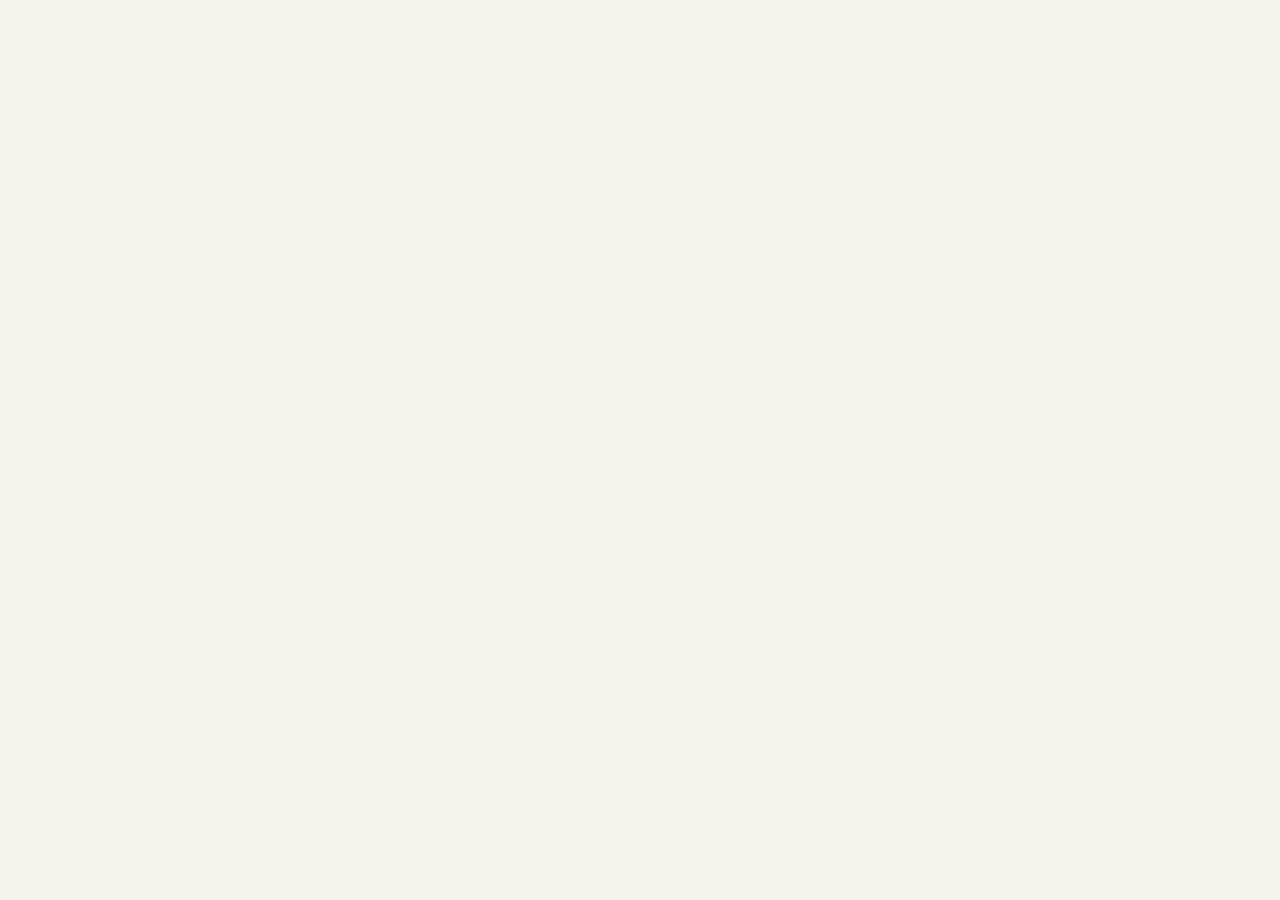
==== index.html @ 0e96877c "Replace Supabase URL and anon key in index.html Updated Supabase configuration with actual URL and a" ====
<!DOCTYPE html>
<html lang="en">
<head>
<meta charset="UTF-8">
<meta name="viewport" content="width=device-width, initial-scale=1.0, maximum-scale=1.0">
<title>MotoringMonitor</title>
<meta name="theme-color" content="#20241F">
<link rel="manifest" href="manifest.json">
<link rel="icon" href="icons/favicon-32.png" sizes="32x32">
<link rel="apple-touch-icon" href="icons/apple-touch-icon.png">
<link rel="preconnect" href="https://fonts.googleapis.com">
<link href="https://fonts.googleapis.com/css2?family=DM+Mono:wght@400;500&family=Space+Grotesk:wght@500;700&family=Inter:wght@400;500;600&display=swap" rel="stylesheet">
<script src="https://cdn.jsdelivr.net/npm/@supabase/supabase-js@2"></script>
<style>
  :root{
    --paper:#F6F3EC; --paper-2:#EFEAE0; --ink:#20241F; --ink-soft:#5B5B54;
    --line:#D9D3C4; --rust:#A8451F; --petrol:#1B5560; --danger:#A8451F; --ok:#3E6B3A;
    --time-bar:#7FA8B0; --radius:14px;
  }
  *{box-sizing:border-box;}
  body{margin:0;background:var(--paper);color:var(--ink);font-family:'Inter',sans-serif;-webkit-tap-highlight-color:transparent;}
  #app{max-width:480px;margin:0 auto;padding:20px 16px 60px;}
  h1{font-family:'Space Grotesk',sans-serif;font-size:20px;font-weight:700;margin:0;letter-spacing:-0.01em;}
  .sub{color:var(--ink-soft);font-size:13px;margin:2px 0 0;}
  .global-header{display:flex;justify-content:space-between;align-items:center;margin-bottom:18px;}
  .app-name{font-family:'Space Grotesk',sans-serif;font-size:18px;font-weight:700;}
  .account-btn{background:var(--paper-2);border:none;border-radius:50%;width:36px;height:36px;font-size:16px;cursor:pointer;}
  .section-label{margin:0 0 10px;font-size:12px;font-weight:700;color:var(--ink-soft);text-transform:uppercase;letter-spacing:0.04em;}
  .card{background:#fff;border:1px solid var(--line);border-radius:var(--radius);padding:14px 16px;margin-bottom:10px;position:relative;}
  .card.hero{background:var(--ink);border-color:var(--ink);color:var(--paper);}
  .card-top{display:flex;justify-content:space-between;align-items:baseline;margin-bottom:8px;}
  .card-title{font-size:16px;font-weight:700;}
  .card-reg{font-family:'DM Mono',monospace;font-size:12px;color:var(--ink-soft);font-weight:400;}
  .badge{font-size:11px;font-weight:700;padding:4px 9px;border-radius:10px;white-space:nowrap;}
  .badge-lease{background:#DCE7E5;color:#153F47;}
  .badge-fin{background:#F0E6D9;color:#8A5A1F;}
  .badge-owned{background:var(--paper-2);color:var(--ink-soft);}
  .status-row{display:flex;gap:6px;margin-bottom:8px;flex-wrap:wrap;}
  .pill{font-size:11px;font-weight:600;padding:4px 8px;border-radius:8px;}
  .pill-ok{background:#DDEAD9;color:#3E6B3A;}
  .pill-warn{background:#F4E1D8;color:#7A3117;}
  .pill-neutral{background:var(--paper-2);color:var(--ink-soft);}
  .costs-row{display:flex;justify-content:space-between;font-size:12px;color:var(--ink-soft);}
  .add-btn{border:1.5px dashed #B4B2A9;border-radius:var(--radius);padding:12px;text-align:center;font-size:13px;font-weight:600;color:var(--ink-soft);margin-bottom:18px;cursor:pointer;}
  .pts-ok{font-size:12px;font-weight:600;color:var(--ok);}
  .pts-warn{font-size:12px;font-weight:600;color:var(--danger);}
  label{display:block;font-size:12px;font-weight:600;color:var(--ink-soft);margin:10px 0 4px;}
  input,select,textarea{width:100%;padding:9px 11px;border-radius:8px;border:1.5px solid var(--line);background:#fff;font-family:'Inter',sans-serif;font-size:14px;color:var(--ink);}
  textarea{resize:vertical;}
  button{font-family:'Inter',sans-serif;font-weight:600;font-size:13px;border:none;border-radius:9px;padding:11px 16px;cursor:pointer;}
  .btn-primary{background:var(--ink);color:var(--paper);width:100%;margin-top:12px;}
  .btn-danger{background:var(--danger);color:#fff;width:100%;margin-top:12px;}
  .btn-ghost{background:transparent;color:var(--ink-soft);border:1.5px solid var(--line);width:100%;margin-top:8px;}
  .link-btn{background:none;border:none;color:var(--ink-soft);font-size:12px;text-decoration:underline;padding:0;cursor:pointer;}
  .screen{display:none;}
  .screen.active{display:block;}
  .error-text{color:var(--danger);font-size:12px;margin-top:8px;}
  .tabs{display:flex;gap:5px;margin-bottom:16px;overflow-x:auto;}
  .tab{font-size:12px;font-weight:600;padding:7px 11px;border-radius:7px;white-space:nowrap;cursor:pointer;}
  .tab-active{background:var(--ink);color:var(--paper);}
  .tab-inactive{background:var(--paper-2);color:var(--ink-soft);}
  .vheader{display:flex;align-items:baseline;gap:8px;margin-bottom:14px;padding-bottom:12px;border-bottom:1.5px solid var(--line);}
  .odo{font-family:'DM Mono',monospace;font-size:26px;}
  .odo-unit{font-size:12px;opacity:0.7;}
  .stat-grid{display:grid;grid-template-columns:1fr 1fr;gap:8px;}
  .stat{background:rgba(255,255,255,0.08);border-radius:9px;padding:9px 11px;}
  .stat-label{margin:0;font-size:11px;text-transform:uppercase;opacity:0.65;}
  .stat-val{margin:2px 0 0;font-family:'DM Mono',monospace;font-size:14px;}
  .bar-track{height:8px;border-radius:5px;background:rgba(255,255,255,0.15);overflow:hidden;margin:8px 0 3px;}
  .bar-fill{height:100%;border-radius:5px;}
  .bar-caption{display:flex;justify-content:space-between;font-size:12px;opacity:0.75;}
  .popover{position:absolute;top:100%;right:10px;margin-top:6px;background:#fff;border:1px solid var(--line);border-radius:12px;box-shadow:0 10px 28px rgba(32,36,31,0.2);width:190px;z-index:20;overflow:hidden;}
  .popover-item{display:flex;align-items:center;gap:10px;padding:11px 13px;border-bottom:1px solid var(--paper-2);font-size:12px;font-weight:600;color:var(--ink);cursor:pointer;}
  .popover-item:last-child{border-bottom:none;}
  .link-list{background:#fff;border:1px solid var(--line);border-radius:var(--radius);overflow:hidden;margin-bottom:12px;}
  .link-row{display:flex;justify-content:space-between;align-items:center;padding:10px 13px;border-bottom:1px solid var(--paper-2);font-size:12px;font-weight:600;color:var(--ink);text-decoration:none;}
  .link-row:last-child{border-bottom:none;}
  .link-group-label{margin:14px 0 6px;font-size:12px;font-weight:700;color:var(--ink-soft);text-transform:uppercase;}
  .history-row{display:flex;justify-content:space-between;align-items:center;padding:8px 0;border-bottom:1px solid var(--paper-2);font-size:12px;}
  .empty{color:var(--ink-soft);font-size:12px;padding:6px 0;}
  .radio-row{display:flex;gap:6px;margin-bottom:10px;}
  .radio-opt{flex:1;text-align:center;padding:9px;border-radius:8px;border:1.5px solid var(--line);font-size:13px;font-weight:600;color:var(--ink-soft);cursor:pointer;}
  .radio-opt.selected{background:var(--ink);color:var(--paper);border-color:var(--ink);}
  .sync-note{font-size:13px;color:var(--ink-soft);text-align:center;margin-top:10px;}
  .note-box{background:var(--paper-2);border-radius:8px;padding:10px 12px;font-size:13px;color:var(--ink-soft);margin:8px 0;}
  .checkbox-row{display:flex;align-items:center;gap:8px;padding:8px 0;font-size:13px;}
  .theme-grid{display:grid;grid-template-columns:repeat(5,1fr);gap:8px;margin:8px 0;}
  .theme-swatch{height:36px;border-radius:8px;cursor:pointer;border:2px solid transparent;}
  .theme-swatch.selected{border-color:var(--ink);}
</style>
</head>
<body>
<div id="app">

  <div id="auth-screen" class="screen">
    <h1>MotoringMonitor</h1>
    <p class="sub">Sign in to sync across all your devices.</p>
    <div class="card">
      <label>Email</label>
      <input id="auth-email" type="email" placeholder="you@example.com">
      <label>Password</label>
      <input id="auth-password" type="password" placeholder="At least 6 characters">
      <button class="btn-primary" onclick="handleSignIn()">Sign in</button>
      <button class="btn-ghost" onclick="handleSignUp()">Create account</button>
      <p id="auth-error" class="error-text"></p>
    </div>
  </div>

  <div id="onboard-screen" class="screen">
    <h1>Welcome</h1>
    <p class="sub">Let's start with you — just a nickname, nothing else required.</p>
    <div class="card">
      <label>Your nickname</label>
      <input id="onboard-nickname" placeholder="e.g. Robert">
      <button class="btn-primary" onclick="saveOnboardPerson()">Continue</button>
    </div>
  </div>

  <div id="home-screen" class="screen">
    <div class="global-header">
      <span class="app-name">MotoringMonitor</span>
      <button class="account-btn" onclick="showAccount()">&#128100;</button>
    </div>

    <p class="section-label">Vehicles</p>
    <div id="vehicle-list"></div>
    <div class="add-btn" onclick="showAddVehicle()">+ Add a vehicle</div>

    <p class="section-label">People</p>
    <div id="people-list"></div>
    <div class="add-btn" onclick="showAddPerson()">+ Add a person</div>

    <p class="sync-note" id="sync-note"></p>
    <p style="text-align:center;"><button class="link-btn" id="retry-sync-btn" style="display:none;" onclick="retrySync()">Retry now</button></p>
  </div>

  <div id="add-vehicle-screen" class="screen">
    <div class="vheader"><h1 id="av-title">Vehicle</h1></div>
    <div class="card">
      <label>Registration</label>
      <input id="v-reg" placeholder="e.g. FD70 XKR">
      <div class="note-box">Live DVLA lookup isn't connected yet (needs an API key + small proxy). Enter details manually for now.</div>
      <label>Nickname</label>
      <input id="v-nickname" placeholder="e.g. The Puma">
      <label>Make</label><input id="v-make" placeholder="e.g. Ford">
      <label>Model</label><input id="v-model" placeholder="e.g. Puma">
      <label>First registered (from V5C)</label><input id="v-first-reg" type="date">
      <div class="note-box">New cars don't need an MOT for their first 3 years — this date lets the app suggest the correct first-MOT-due date automatically.</div>
      <label>Fuel type</label>
      <select id="v-fuel"><option>Petrol</option><option>Diesel</option><option>Electric</option><option>Hybrid</option></select>
      <label>mpg (or mi/kWh for electric)</label><input id="v-mpg" type="number" step="0.1">

      <label>Ownership type</label>
      <div class="radio-row" id="v-ownership-row">
        <div class="radio-opt" data-val="leased" onclick="selectOwnership('leased')">Leased</div>
        <div class="radio-opt" data-val="financed" onclick="selectOwnership('financed')">Financed</div>
        <div class="radio-opt" data-val="owned" onclick="selectOwnership('owned')">Owned</div>
      </div>
      <div class="checkbox-row"><input type="checkbox" id="v-company"><label style="margin:0;">This is a company car</label></div>

      <label>Date acquired</label><input id="v-acquired" type="date">
      <label>Opening mileage (odometer when received)</label><input id="v-opening-mileage" type="number">
      <div id="v-upfront-field">
        <label>Purchase price / initial lease amount (&pound;)</label><input id="v-upfront" type="number">
      </div>

      <div id="v-finance-fields" style="display:none;">
        <label>Monthly repayment (&pound;)</label><input id="v-monthly" type="number">
        <label>Term start</label><input id="v-term-start" type="date">
        <label>Term end</label><input id="v-term-end" type="date">
        <div id="v-cap-fields">
          <label>Capped miles</label><input id="v-cap" type="number">
          <label>Cost per excess mile (&pound;)</label><input id="v-excess-cost" type="number" step="0.01">
        </div>
      </div>
      <div id="v-owned-fields" style="display:none;">
        <label>Purchase price (&pound;)</label><input id="v-purchase-price" type="number">
        <label>Purchase date</label><input id="v-purchase-date" type="date">
      </div>

      <label>Primary driver</label>
      <select id="v-primary-driver"></select>

      <button class="btn-primary" id="av-save-btn" onclick="saveVehicleForm()">Save vehicle</button>
      <button class="btn-ghost" onclick="cancelVehicleForm()">Cancel</button>
    </div>
  </div>

  <div id="vehicle-detail-screen" class="screen">
    <div class="vheader">
      <span id="vd-nickname" style="font-family:'Space Grotesk',sans-serif;font-size:17px;font-weight:700;"></span>
      <span id="vd-reg" class="card-reg" style="background:var(--paper-2);padding:3px 8px;border-radius:6px;"></span>
      <button class="link-btn" style="margin-left:auto;" onclick="editCurrentVehicle()">Edit</button>
    </div>
    <div id="vd-archive-row" style="display:none;text-align:right;margin:-10px 0 12px;">
      <button class="link-btn" style="color:var(--danger);" onclick="showArchiveVehicleConfirm()">Archive this vehicle</button>
    </div>
    <div class="tabs">
      <span class="tab" data-tab="overview" onclick="showVTab('overview')">Overview</span>
      <span class="tab" data-tab="ownership" onclick="showVTab('ownership')">Ownership</span>
      <span class="tab" data-tab="running" onclick="showVTab('running')">Running</span>
      <span class="tab" data-tab="legal" onclick="showVTab('legal')">Legal</span>
      <span class="tab" data-tab="insurance" onclick="showVTab('insurance')">Insurance</span>
      <span class="tab" data-tab="documents" onclick="showVTab('documents')">Documents</span>
      <span class="tab" data-tab="links" onclick="showVTab('links')">Links</span>
    </div>
    <div id="vtab-content"></div>
    <button class="link-btn" onclick="showHome()">&larr; Back to home</button>
  </div>

  <div id="log-reading-screen" class="screen">
    <div class="vheader"><h1>Log a reading</h1></div>
    <div class="card">
      <label>Date</label><input id="reading-date" type="date">
      <label>Odometer mileage</label><input id="reading-mileage" type="number">
      <button class="btn-primary" onclick="saveReading()">Save reading</button>
      <button class="btn-ghost" onclick="backFromModal()">Cancel</button>
    </div>
  </div>

  <div id="add-cost-screen" class="screen">
    <div class="vheader"><h1>Add a cost</h1></div>
    <div class="card">
      <label>Category</label>
      <select id="cost-category"><option value="tyres">Tyres</option><option value="servicing">Servicing</option><option value="repairs">Repairs</option><option value="insurance">Insurance</option><option value="other">Other</option></select>
      <label>Date</label><input id="cost-date" type="date">
      <label>Cost (&pound;)</label><input id="cost-amount" type="number">
      <label>Note (optional)</label><input id="cost-note">
      <button class="btn-primary" onclick="saveCost()">Save cost</button>
      <button class="btn-ghost" onclick="backFromModal()">Cancel</button>
    </div>
  </div>

  <div id="add-person-screen" class="screen">
    <div class="vheader"><h1 id="ap-title">Add a person</h1></div>
    <div class="card">
      <label>First name / nickname</label><input id="p-nickname">
      <label>Email (optional)</label><input id="p-email" type="email">
      <label>Mobile (optional, contact only)</label><input id="p-mobile">
      <label>Licence start date (optional)</label><input id="p-licence-start" type="date">
      <button class="btn-primary" id="ap-save-btn" onclick="savePersonForm()">Add</button>
      <button class="btn-ghost" onclick="cancelPersonForm()">Cancel</button>
    </div>
  </div>

  <div id="person-detail-screen" class="screen">
    <div class="vheader">
      <span id="pd-nickname" style="font-family:'Space Grotesk',sans-serif;font-size:17px;font-weight:700;"></span>
      <button class="link-btn" style="margin-left:auto;" onclick="editCurrentPerson()">Edit</button>
    </div>
    <div id="pd-archive-row" style="display:none;text-align:right;margin:-10px 0 12px;">
      <button class="link-btn" style="color:var(--danger);" onclick="showArchivePersonConfirm()">Archive this person</button>
    </div>
    <div class="card">
      <p class="section-label">Licence points &amp; accidents</p>
      <div class="note-box">Entirely optional — for your own reference only. Never used in any calculation or alert elsewhere in the app.</div>
      <div id="pd-records"></div>
      <div class="add-btn" onclick="showAddRecord()">+ Log offence / accident</div>
    </div>
    <button class="link-btn" onclick="showHome()">&larr; Back to home</button>
  </div>

  <div id="add-record-screen" class="screen">
    <div class="vheader"><h1>Log offence / accident</h1></div>
    <div class="card">
      <label>Type</label>
      <select id="rec-kind" onchange="toggleRecordFields()"><option value="offence">Offence</option><option value="accident">Accident</option></select>

      <div id="rec-offence-fields">
        <label>Offence code</label><input id="rec-code" placeholder="e.g. SP30" onchange="updateCountdownDefaults()">
        <p class="sub" id="rec-code-desc"></p>
        <label>Points</label><input id="rec-points" type="number">
        <label>Fine (&pound;)</label><input id="rec-fine" type="number">
      </div>
      <label>Date</label><input id="rec-date" type="date" onchange="updateCountdownDefaults()">

      <div id="rec-dvla-dates">
        <label>Totting-up clear date <span class="sub">(3 years)</span></label><input id="rec-totting-clear" type="date">
        <label>Licence clear date <span class="sub">(4 years normal, 11 for drink/drug-driving)</span></label><input id="rec-licence-clear" type="date">
      </div>
      <label>Insurance disclosure date <span class="sub">(5 years)</span></label><input id="rec-insurance-disclosure" type="date">
      <div class="note-box">Dates are estimated from the offence code and date entered, using per-code retention periods where the code is recognised (most are 4 years; some drink/drug-driving and death-by-careless-driving codes are 11). Unrecognised codes default to 4 years. This is a working reference, not an official DVLA source — always check your actual paperwork, and edit any date directly if it doesn't match.</div>

      <div id="rec-accident-fields" style="display:none;">
        <label>Cost (&pound;)</label><input id="rec-cost" type="number">
        <div class="checkbox-row"><input type="checkbox" id="rec-at-fault"><label style="margin:0;">At fault</label></div>
        <label>Claim reference</label><input id="rec-claim-ref">
      </div>

      <label>Comments (optional)</label><textarea id="rec-comments" rows="2" placeholder="What happened, notes, etc."></textarea>

      <button class="btn-primary" onclick="saveRecord()">Save</button>
      <button class="btn-ghost" id="rec-delete-btn" style="display:none;border-color:var(--danger);color:var(--danger);" onclick="deleteRecordForm()">Delete this record</button>
      <button class="btn-ghost" onclick="backFromModal()">Cancel</button>
    </div>
  </div>

  <div id="add-policy-screen" class="screen">
    <div class="vheader"><h1 id="pol-title">Insurance policy</h1></div>
    <div class="card">
      <label>Insurer</label><input id="pol-insurer" onchange="suggestInsurerWebsite()">
      <label>Policy number</label><input id="pol-number">
      <label>Annual cost (&pound;)</label><input id="pol-annual" type="number">
      <label>Start date</label><input id="pol-start" type="date">
      <label>End date (this is when it renews)</label><input id="pol-end" type="date">
      <label>Website</label><input id="pol-website" placeholder="e.g. https://www.aviva.co.uk">
      <label>Claims number</label><input id="pol-claims">
      <label>General enquiries number</label><input id="pol-general">
      <div class="checkbox-row"><input type="checkbox" id="pol-current"><label style="margin:0;">This is the current policy</label></div>
      <button class="btn-primary" onclick="savePolicyForm()">Save policy</button>
      <button class="btn-ghost" id="pol-delete-btn" style="display:none;border-color:var(--danger);color:var(--danger);" onclick="deletePolicyForm()">Delete this policy</button>
      <button class="btn-ghost" onclick="backFromModal()">Cancel</button>
    </div>
  </div>

  <div id="archive-vehicle-screen" class="screen">
    <div class="vheader"><h1>Archive vehicle</h1></div>
    <div class="card" style="border-color:var(--danger);">
      <p id="archive-vehicle-summary" class="sub"></p>
      <p class="sub">Archiving hides this vehicle and its history from Home. It is not permanently deleted and can be restored later if needed (via the database — there's no in-app restore yet).</p>
      <button class="btn-primary" style="background:var(--danger);" onclick="confirmArchiveVehicle()">Archive vehicle</button>
      <button class="btn-ghost" onclick="showScreen('vehicle-detail-screen')">Cancel</button>
    </div>
  </div>

  <div id="archive-person-screen" class="screen">
    <div class="vheader"><h1>Archive person</h1></div>
    <div class="card" style="border-color:var(--danger);">
      <p id="archive-person-summary" class="sub"></p>
      <p class="sub">Archiving hides this person from Home. Their offence/accident records are not permanently deleted and can be restored later if needed (via the database — there's no in-app restore yet).</p>
      <button class="btn-primary" style="background:var(--danger);" onclick="confirmArchivePerson()">Archive person</button>
      <button class="btn-ghost" onclick="openPersonDetail(activePersonId)">Cancel</button>
    </div>
  </div>

  <div id="account-screen" class="screen">
    <div class="vheader"><h1>Account</h1></div>

    <div class="card">
      <p class="section-label">Signed in as</p>
      <p id="account-email" style="font-size:14px;"></p>
      <p class="sub" id="account-role"></p>
      <button class="btn-ghost" onclick="handleSignOut()">Sign out</button>
    </div>

    <div class="card">
      <p class="section-label">Household</p>
      <p class="sub">Share this code so family members can join your household:</p>
      <p id="account-joincode" style="font-family:'DM Mono',monospace;font-size:20px;letter-spacing:2px;text-align:center;background:var(--paper-2);padding:10px;border-radius:8px;"></p>
      <label>Join another household</label>
      <input id="join-code-input" placeholder="Enter code">
      <button class="btn-ghost" onclick="handleJoinHousehold()">Join</button>
    </div>

    <div class="card">
      <p class="section-label">Accent colour</p>
      <div class="theme-grid" id="theme-grid"></div>
    </div>
    <div class="card">
      <p class="section-label">Background colour</p>
      <div class="theme-grid" id="bg-theme-grid"></div>
    </div>

    <div class="card">
      <p class="section-label">Your data</p>
      <button class="btn-ghost" onclick="DataLayer.exportCSV()">Export data (CSV)</button>
    </div>

    <div class="card">
      <p class="section-label">About</p>
      <p class="sub">MotoringMonitor — one place for vehicle mileage, costs, legal status and driving records for your household.</p>
    </div>
    <div class="card">
      <p class="section-label">Terms &amp; conditions</p>
      <p class="sub">For personal/household use. No PII beyond first names and optional contact details is collected. Data is stored in a private Supabase project accessible only to your household.</p>
    </div>

    <div class="card" style="border-color:var(--danger);">
      <p class="section-label" style="color:var(--danger);">Danger zone</p>
      <button class="btn-ghost" style="border-color:var(--danger);color:var(--danger);" onclick="handleLeaveHousehold()">Leave this household</button>
    </div>

    <button class="link-btn" onclick="showHome()">&larr; Back</button>
  </div>

</div>

<script src="sync.js"></script>
<script>
const SUPABASE_URL = 'https://izqlirhiuzunwghwquog.supabase.co';
const SUPABASE_ANON_KEY = 'sb_publishable_GYHc9BeohzdBKNkEsY_ckA_kg0gDYCU';

const THEMES = ['#20241F','#A8451F','#1B5560','#3E6B3A','#7A3117','#5B5B54','#153F47','#8A5A1F','#6B3E5C','#2E4A6B'];
const BACKGROUNDS = ['#F6F3EC','#FFFFFF','#F2F1ED','#EFF2F1','#F4EFEA','#EDF1F4','#F1EFF4','#F0F3EE','#F5EEEC','#EEF0F5'];
// Placeholder national-average prices — not a live feed yet (needs the DESNZ
// weekly fuel price data / Ofgem cap wired in). £/litre for petrol & diesel,
// £/kWh for electricity. Update these by hand until that's connected.
const FUEL_PRICE_PER_LITRE = { 'Petrol': 1.561, 'Diesel': 1.741 };
const ELECTRICITY_PRICE_PER_KWH = 0.28;
function estimateFuelCostForMiles(v, miles){
  if(!v.mpg || !miles || miles<=0) return 0;
  if(v.fuel_type==='Electric') return (miles / v.mpg) * ELECTRICITY_PRICE_PER_KWH;
  const pricePerLitre = FUEL_PRICE_PER_LITRE[v.fuel_type] || FUEL_PRICE_PER_LITRE['Petrol'];
  return (miles / v.mpg) * pricePerLitre * 4.546; // 4.546 litres per UK gallon
}
const EWMA_ALPHA = 0.2;

let cache = { people:[], vehicles:[], readings:[], runningCosts:[], drivingRecords:[], namedDrivers:[] };
let activeVehicleId = null;
let activePersonId = null;
let activeVTab = 'overview';
let modalReturnScreen = 'home-screen';
let selectedOwnership = 'leased';
let openPopoverId = null;

function showScreen(id){
  document.querySelectorAll('.screen').forEach(s=>s.classList.remove('active'));
  document.getElementById(id).classList.add('active');
  closeAnyPopover();
}
function showHome(){ showScreen('home-screen'); renderHome(); }

async function handleSignIn(){
  const email = document.getElementById('auth-email').value;
  const password = document.getElementById('auth-password').value;
  const { error } = await DataLayer.signIn(email, password);
  document.getElementById('auth-error').textContent = error ? error.message : '';
}
async function handleSignUp(){
  const email = document.getElementById('auth-email').value;
  const password = document.getElementById('auth-password').value;
  const { error } = await DataLayer.signUp(email, password);
  document.getElementById('auth-error').textContent = error ? error.message : 'Account created — check your email to confirm, then sign in above.';
}
async function handleSignOut(){ await DataLayer.signOut(); showScreen('auth-screen'); }

async function onAuthed(user){
  if(!user){ showScreen('auth-screen'); return; }
  await DataLayer.flushQueue();
  cache = await DataLayer.refreshFromCloud();
  if(cache.people.length === 0){ showScreen('onboard-screen'); return; }
  showHome();
}

async function saveOnboardPerson(){
  const nickname = document.getElementById('onboard-nickname').value.trim();
  if(!nickname) return;
  const email = DataLayer.getCurrentUserEmail();
  await DataLayer.addPerson({ nickname, email });
  cache = DataLayer.getCache();
  showHome();
}

function fmt(n,d){ d=d||0; return Number(n||0).toLocaleString('en-GB',{maximumFractionDigits:d,minimumFractionDigits:d}); }
function fmtGBP(n){ return '£'+Number(n||0).toLocaleString('en-GB',{maximumFractionDigits:0}); }
function fmtGBP2(n){ return '£'+Number(n||0).toLocaleString('en-GB',{maximumFractionDigits:2,minimumFractionDigits:2}); }
function monthsBetween(days){ return Math.round((days||0)/30.44); }

function vehicleReadings(vid){ return cache.readings.filter(function(r){return r.vehicle_id===vid;}).sort(function(a,b){return new Date(a.date)-new Date(b.date);}); }
function vehicleCosts(vid){ return cache.runningCosts.filter(function(c){return c.vehicle_id===vid;}); }

function ewmaPace(readings){
  if(readings.length<2) return null;
  let pace=null;
  for(let i=1;i<readings.length;i++){
    const days=(new Date(readings[i].date)-new Date(readings[i-1].date))/86400000;
    if(days<=0) continue;
    const rate=(readings[i].mileage-readings[i-1].mileage)/days;
    pace = pace===null ? rate : (EWMA_ALPHA*rate + (1-EWMA_ALPHA)*pace);
  }
  return pace;
}

function vehicleStats(v){
  const readings = vehicleReadings(v.id);
  const latest = readings.length ? readings[readings.length-1] : null;
  const currentMileage = latest ? latest.mileage : 0;

  let totalDays=0, daysElapsed=0, daysRemaining=0;
  if(v.term_start && v.term_end){
    const start=new Date(v.term_start), end=new Date(v.term_end), today=new Date();
    totalDays = Math.max(1, Math.round((end-start)/86400000));
    daysElapsed = Math.min(totalDays, Math.max(0, Math.round((today-start)/86400000)));
    daysRemaining = Math.max(0, totalDays-daysElapsed);
  }
  const recentPace = ewmaPace(readings);
  const lifetimeRate = daysElapsed>0 ? currentMileage/daysElapsed : 0;
  const rate = recentPace!==null ? recentPace : lifetimeRate;
  const forecastTotal = currentMileage + rate*daysRemaining;
  const variance = v.capped_miles ? forecastTotal - v.capped_miles : 0;
  const excessCost = variance>0 ? variance*(v.cost_per_excess_mile||0) : 0;
  const pctUsed = v.capped_miles ? Math.min(150,(currentMileage/v.capped_miles)*100) : 0;
  const pctTime = totalDays>0 ? Math.min(100,(daysElapsed/totalDays)*100) : 0;

  const costs = vehicleCosts(v.id);
  const loggedCostsTotal = costs.reduce(function(s,c){return s+Number(c.cost||0);},0);
  const openingMileage = v.opening_mileage!=null ? v.opening_mileage : (readings.length ? readings[0].mileage : null);
  const milesTracked = (openingMileage!=null && currentMileage>openingMileage) ? (currentMileage - openingMileage) : 0;
  const estimatedFuelTotal = estimateFuelCostForMiles(v, milesTracked);
  const monthlyMiles = (recentPace!==null ? recentPace : lifetimeRate) * 30.44;
  const estimatedFuelMonthly = estimateFuelCostForMiles(v, monthlyMiles);
  const runningTotal = loggedCostsTotal + estimatedFuelTotal;
  const monthsElapsedCount = daysElapsed>0 ? daysElapsed/30.44 : 0;
  const repaymentsToDate = (v.upfront_cost||0) + (v.monthly_repayment||0)*monthsElapsedCount;
  const totalTermMonths = totalDays>0 ? totalDays/30.44 : 0;
  const stillToPay = Math.max(0, (v.monthly_repayment||0) * Math.max(0,totalTermMonths-monthsElapsedCount));

  let valuation = null;
  if(v.ownership_type==='owned' && v.purchase_price && v.purchase_date){
    if(v.valuation_override){ valuation = Number(v.valuation_override); }
    else{
      const ageYears = (new Date()-new Date(v.purchase_date))/(365.25*86400000);
      let val = ageYears<=1 ? v.purchase_price*(1-0.20*ageYears) : v.purchase_price*0.80*Math.pow(0.88, ageYears-1);
      const expectedMiles = 8000*ageYears;
      const mileDiff = currentMileage - expectedMiles;
      const adjPct = Math.max(-15, Math.min(15, -0.0005*mileDiff));
      val = val*(1+adjPct/100);
      valuation = Math.max(v.purchase_price*0.10, val);
    }
  }

  // Blended cost-per-mile: ownership cost (repayments, or depreciation-to-date
  // for owned cars) plus running costs (logged + estimated fuel), divided by
  // miles actually driven since receipt. A single headline "what is this car
  // really costing me" figure, distinct from the ownership/running breakdown.
  const ownershipCostToDate = v.ownership_type==='owned'
    ? (valuation!==null ? Math.max(0, v.purchase_price - valuation) : 0)
    : repaymentsToDate;
  const costPerMile = milesTracked>0 ? (ownershipCostToDate + runningTotal) / milesTracked : null;

  return { currentMileage:currentMileage, totalDays:totalDays, daysElapsed:daysElapsed, daysRemaining:daysRemaining,
    recentPace:recentPace, lifetimeRate:lifetimeRate, forecastTotal:forecastTotal, variance:variance,
    excessCost:excessCost, pctUsed:pctUsed, pctTime:pctTime, runningTotal:runningTotal, loggedCostsTotal:loggedCostsTotal,
    estimatedFuelTotal:estimatedFuelTotal, estimatedFuelMonthly:estimatedFuelMonthly, costPerMile:costPerMile, milesTracked:milesTracked,
    repaymentsToDate:repaymentsToDate, stillToPay:stillToPay, valuation:valuation, readings:readings, costs:costs };
}

function ownershipBadge(v){
  if(v.ownership_type==='leased') return { cls:'badge-lease', text:'LEASE TO '+shortDate(v.term_end) };
  if(v.ownership_type==='financed') return { cls:'badge-fin', text:'FINANCED TO '+shortDate(v.term_end) };
  return { cls:'badge-owned', text:'OWNED' };
}
function shortDate(d){ if(!d) return '—'; const dt=new Date(d); return dt.toLocaleDateString('en-GB',{month:'short',year:'2-digit'}); }
function fullDate(d){ if(!d) return '—'; return new Date(d).toLocaleDateString('en-GB',{day:'2-digit',month:'short',year:'numeric'}); }

function currentPolicy(vid){
  const policies = (cache.insurancePolicies||[]).filter(function(p){return p.vehicle_id===vid;});
  return policies.find(function(p){return p.is_current;}) || policies[policies.length-1] || null;
}
function statusPill(status, dueDate, label){
  const today = new Date();
  const due = dueDate ? new Date(dueDate) : null;
  const soon = due && (due-today)/86400000 < 30;
  if(!due) return '<span class="pill pill-neutral">'+label+' —</span>';
  if(soon) return '<span class="pill pill-warn">&#9888; '+label+' '+shortDate(dueDate)+'</span>';
  return '<span class="pill pill-ok">&#10003; '+label+' valid</span>';
}

function renderHome(){
  const vlist = document.getElementById('vehicle-list');
  vlist.innerHTML = cache.vehicles.map(function(v){
    const s = vehicleStats(v);
    const ob = ownershipBadge(v);
    const costLine = v.ownership_type==='owned'
      ? 'Est. value '+fmtGBP(s.valuation)
      : 'Ownership '+fmtGBP(s.repaymentsToDate)+' &middot; '+fmtGBP(s.stillToPay)+' left';
    const pol = currentPolicy(v.id);
    return '<div class="card" id="vcard-'+v.id+'">'
      +'<div onclick="toggleVehiclePopover(\''+v.id+'\')" style="cursor:pointer;">'
      +'<div class="card-top"><span class="card-title">'+v.nickname+' <span class="card-reg">'+(v.registration||'')+'</span></span>'
      +'<span class="badge '+ob.cls+'">'+ob.text+'</span></div>'
      +'<div class="status-row">'+statusPill(v.tax_status,v.tax_due_date,'Tax')+statusPill(v.mot_status,v.mot_due_date,'MOT')
      +'<span class="pill pill-neutral">INS '+(pol?shortDate(pol.end_date):'—')+'</span></div>'
      +'<div class="costs-row"><span>'+costLine+'</span><span>Running '+fmtGBP(s.runningTotal)+'</span></div>'
      +(s.costPerMile!==null ? '<div class="costs-row" style="margin-top:2px;"><span style="font-weight:600;">'+fmtGBP2(s.costPerMile)+'/mile so far</span><span></span></div>' : '')
      +'</div></div>';
  }).join('') || '<p class="empty">No vehicles yet.</p>';

  const plist = document.getElementById('people-list');
  plist.innerHTML = cache.people.map(function(p){
    const records = cache.drivingRecords.filter(function(r){return r.person_id===p.id && r.kind==='offence';});
    const licenceActive = records.filter(function(r){return !r.licence_clear_date || new Date(r.licence_clear_date)>new Date();});
    const tottingActive = records.filter(function(r){return !r.totting_up_clear_date || new Date(r.totting_up_clear_date)>new Date();});
    const licencePts = licenceActive.reduce(function(s,r){return s+(r.points||0);},0);
    const tottingPts = tottingActive.reduce(function(s,r){return s+(r.points||0);},0);
    const ptsLabel = licencePts>0 ? licencePts+' pts (licence)'+(tottingPts>0?', '+tottingPts+' (totting)':'') : '0 pts';
    const primaryOn = cache.vehicles.filter(function(v){return v.primary_driver_id===p.id;}).map(function(v){return v.nickname;});
    const namedOn = cache.namedDrivers.filter(function(nd){return nd.person_id===p.id;}).map(function(nd){
      const v = cache.vehicles.find(function(x){return x.id===nd.vehicle_id;}); return v?v.nickname:null;
    }).filter(Boolean);
    let subLine = '';
    if(primaryOn.length) subLine += 'Primary: '+primaryOn.join(', ');
    if(namedOn.length) subLine += (subLine?' &middot; ':'')+'Named: '+namedOn.join(', ');
    return '<div class="card" id="pcard-'+p.id+'"><div onclick="togglePersonPopover(\''+p.id+'\')" style="cursor:pointer;">'
      +'<div class="card-top" style="margin-bottom:2px;"><span class="card-title">'+p.nickname+'</span>'
      +'<span class="'+(licencePts>0?'pts-warn':'pts-ok')+'">'+ptsLabel+'</span></div>'
      +'<p class="sub" style="margin:2px 0 0;">'+subLine+'</p></div></div>';
  }).join('') || '<p class="empty">No people yet.</p>';

  updateSyncNote();
}

function closeAnyPopover(){
  document.querySelectorAll('.popover').forEach(function(p){p.remove();});
  openPopoverId = null;
}
function toggleVehiclePopover(vid){
  if(openPopoverId===vid){ closeAnyPopover(); return; }
  closeAnyPopover();
  openPopoverId = vid;
  const card = document.getElementById('vcard-'+vid);
  const pop = document.createElement('div');
  pop.className='popover';
  pop.innerHTML = '<div class="popover-item" onclick="event.stopPropagation();openLogReading(\''+vid+'\')">&#128205; Log a reading</div>'
    +'<div class="popover-item" onclick="event.stopPropagation();openAddCost(\''+vid+'\')">&#128176; Add a cost</div>'
    +'<div class="popover-item" onclick="event.stopPropagation();openVehicleDetail(\''+vid+'\')">&#128295; Review &amp; edit</div>';
  card.appendChild(pop);
}
function togglePersonPopover(pid){
  if(openPopoverId===pid){ closeAnyPopover(); return; }
  closeAnyPopover();
  openPopoverId = pid;
  const card = document.getElementById('pcard-'+pid);
  const pop = document.createElement('div');
  pop.className='popover';
  pop.innerHTML = '<div class="popover-item" onclick="event.stopPropagation();openPersonDetail(\''+pid+'\')">&#128203; View points &amp; offences</div>';
  card.appendChild(pop);
}
document.addEventListener('click', function(e){
  if(!e.target.closest('.popover') && !e.target.closest('.card')) closeAnyPopover();
});

function updateSyncNote(){
  const pending = DataLayer.pendingCount();
  const note = document.getElementById('sync-note');
  const retryBtn = document.getElementById('retry-sync-btn');
  if(!navigator.onLine) note.textContent = pending>0 ? 'Offline — '+pending+' change(s) waiting to sync' : 'Offline — showing last synced data';
  else note.textContent = pending>0 ? 'Syncing '+pending+' change(s)...' : 'All synced';
  if(retryBtn) retryBtn.style.display = pending>0 ? 'inline' : 'none';
}
async function retrySync(){
  await DataLayer.flushQueue();
  cache = DataLayer.getCache();
  updateSyncNote();
  renderHome();
}
window.addEventListener('online', updateSyncNote);
window.addEventListener('offline', updateSyncNote);

let editingVehicleId = null;
function showAddVehicle(){
  closeAnyPopover();
  editingVehicleId = null;
  document.getElementById('av-title').textContent = 'Add a vehicle';
  document.getElementById('av-save-btn').textContent = 'Save vehicle';
  document.getElementById('v-primary-driver').innerHTML = cache.people.map(function(p){return '<option value="'+p.id+'">'+p.nickname+'</option>';}).join('');
  ['v-reg','v-nickname','v-make','v-model','v-first-reg','v-mpg','v-acquired','v-opening-mileage','v-upfront','v-monthly','v-term-start','v-term-end','v-cap','v-excess-cost','v-purchase-price','v-purchase-date'].forEach(function(id){ document.getElementById(id).value=''; });
  document.getElementById('v-company').checked = false;
  selectOwnership('leased');
  showScreen('add-vehicle-screen');
}
function editCurrentVehicle(){
  const v = cache.vehicles.find(function(x){return x.id===activeVehicleId;});
  if(!v) return;
  editingVehicleId = v.id;
  document.getElementById('av-title').textContent = 'Edit vehicle';
  document.getElementById('av-save-btn').textContent = 'Save changes';
  document.getElementById('v-primary-driver').innerHTML = cache.people.map(function(p){return '<option value="'+p.id+'" '+(p.id===v.primary_driver_id?'selected':'')+'>'+p.nickname+'</option>';}).join('');
  document.getElementById('v-reg').value = v.registration||'';
  document.getElementById('v-nickname').value = v.nickname||'';
  document.getElementById('v-make').value = v.make||'';
  document.getElementById('v-model').value = v.model||'';
  document.getElementById('v-first-reg').value = v.first_registered_date||'';
  document.getElementById('v-fuel').value = v.fuel_type||'Petrol';
  document.getElementById('v-mpg').value = v.mpg||'';
  document.getElementById('v-company').checked = !!v.company_car;
  document.getElementById('v-acquired').value = v.date_acquired||'';
  document.getElementById('v-opening-mileage').value = v.opening_mileage||'';
  document.getElementById('v-upfront').value = v.upfront_cost||'';
  document.getElementById('v-monthly').value = v.monthly_repayment||'';
  document.getElementById('v-term-start').value = v.term_start||'';
  document.getElementById('v-term-end').value = v.term_end||'';
  document.getElementById('v-cap').value = v.capped_miles||'';
  document.getElementById('v-excess-cost').value = v.cost_per_excess_mile||'';
  document.getElementById('v-purchase-price').value = v.purchase_price||'';
  document.getElementById('v-purchase-date').value = v.purchase_date||'';
  selectOwnership(v.ownership_type||'leased');
  showScreen('add-vehicle-screen');
}
function cancelVehicleForm(){
  if(editingVehicleId){ showScreen('vehicle-detail-screen'); renderVTabContent(); }
  else showHome();
}
function selectOwnership(val){
  selectedOwnership = val;
  document.querySelectorAll('#v-ownership-row .radio-opt').forEach(function(el){ el.classList.toggle('selected', el.dataset.val===val); });
  document.getElementById('v-finance-fields').style.display = (val==='leased'||val==='financed') ? 'block':'none';
  document.getElementById('v-cap-fields').style.display = val==='leased' ? 'block':'none';
  document.getElementById('v-owned-fields').style.display = val==='owned' ? 'block':'none';
  document.getElementById('v-upfront-field').style.display = val==='owned' ? 'none':'block';
}
async function saveVehicleForm(){
  const fields = {
    nickname: document.getElementById('v-nickname').value || 'My car',
    registration: document.getElementById('v-reg').value,
    make: document.getElementById('v-make').value,
    model: document.getElementById('v-model').value,
    first_registered_date: document.getElementById('v-first-reg').value || null,
    fuel_type: document.getElementById('v-fuel').value,
    mpg: parseFloat(document.getElementById('v-mpg').value) || null,
    ownership_type: selectedOwnership,
    company_car: document.getElementById('v-company').checked,
    date_acquired: document.getElementById('v-acquired').value || null,
    opening_mileage: parseFloat(document.getElementById('v-opening-mileage').value) || null,
    upfront_cost: parseFloat(document.getElementById('v-upfront').value) || 0,
    primary_driver_id: document.getElementById('v-primary-driver').value || null,
  };
  if(editingVehicleId) fields.id = editingVehicleId;
  if(selectedOwnership==='leased' || selectedOwnership==='financed'){
    fields.monthly_repayment = parseFloat(document.getElementById('v-monthly').value) || 0;
    fields.term_start = document.getElementById('v-term-start').value || null;
    fields.term_end = document.getElementById('v-term-end').value || null;
  }
  if(selectedOwnership==='leased'){
    fields.capped_miles = parseFloat(document.getElementById('v-cap').value) || null;
    fields.cost_per_excess_mile = parseFloat(document.getElementById('v-excess-cost').value) || null;
  }
  if(selectedOwnership==='owned'){
    fields.purchase_price = parseFloat(document.getElementById('v-purchase-price').value) || null;
    fields.purchase_date = document.getElementById('v-purchase-date').value || null;
  }
  const saved = await DataLayer.saveVehicle(fields);
  cache = DataLayer.getCache();
  if(editingVehicleId){ activeVehicleId = saved.id; showScreen('vehicle-detail-screen'); document.getElementById('vd-nickname').textContent=saved.nickname; document.getElementById('vd-reg').textContent=saved.registration||''; renderVTabContent(); }
  else showHome();
}

function openVehicleDetail(vid){
  closeAnyPopover();
  activeVehicleId = vid;
  activeVTab = 'overview';
  const v = cache.vehicles.find(function(x){return x.id===vid;});
  document.getElementById('vd-nickname').textContent = v.nickname;
  document.getElementById('vd-reg').textContent = v.registration || '';
  document.getElementById('vd-archive-row').style.display = DataLayer.getMyRole()==='owner' ? 'block' : 'none';
  showScreen('vehicle-detail-screen');
  renderVTabs();
  renderVTabContent();
}
function showArchiveVehicleConfirm(){
  const v = cache.vehicles.find(function(x){return x.id===activeVehicleId;});
  const readingCount = vehicleReadings(v.id).length;
  const costTotal = vehicleCosts(v.id).reduce(function(s,c){return s+Number(c.cost||0);},0);
  document.getElementById('archive-vehicle-summary').innerHTML = 'Archive <b>'+v.nickname+' ('+(v.registration||'no reg')+')</b> — '+readingCount+' reading(s) and '+fmtGBP(costTotal)+' in logged running costs will be hidden from Home.';
  showScreen('archive-vehicle-screen');
}
async function confirmArchiveVehicle(){
  await DataLayer.archiveVehicle(activeVehicleId);
  cache = DataLayer.getCache();
  showHome();
}
function renderVTabs(){
  document.querySelectorAll('.tab').forEach(function(t){
    t.classList.toggle('tab-active', t.dataset.tab===activeVTab);
    t.classList.toggle('tab-inactive', t.dataset.tab!==activeVTab);
  });
}
function showVTab(tab){ activeVTab=tab; renderVTabs(); renderVTabContent(); }

function renderVTabContent(){
  const v = cache.vehicles.find(function(x){return x.id===activeVehicleId;});
  const s = vehicleStats(v);
  const el = document.getElementById('vtab-content');

  if(activeVTab==='overview'){
    let bars = '';
    if(v.capped_miles){
      bars = '<p style="margin:10px 0 2px;font-size:11px;opacity:0.7;">Mileage used</p>'
        +'<div class="bar-track"><div class="bar-fill" style="width:'+Math.min(100,s.pctUsed)+'%;background:'+(s.variance>0?'#D97B5A':'#5FAE86')+'"></div></div>'
        +'<div class="bar-caption"><span>'+fmt(s.currentMileage)+' used</span><span>'+fmt(v.capped_miles)+' capped</span></div>'
        +'<p style="margin:10px 0 2px;font-size:11px;opacity:0.7;">Time elapsed</p>'
        +'<div class="bar-track"><div class="bar-fill" style="width:'+s.pctTime+'%;background:var(--time-bar)"></div></div>'
        +'<div class="bar-caption"><span>'+monthsBetween(s.daysElapsed)+' months in</span><span>'+monthsBetween(s.totalDays)+' month term</span></div>';
      if(s.pctUsed > s.pctTime+5) bars += '<p style="margin:8px 0 0;font-size:12px;opacity:0.7;">Using miles faster than the term is passing.</p>';
    }
    el.innerHTML = '<div class="card hero">'
      +'<div style="display:flex;justify-content:space-between;align-items:baseline;"><span class="odo">'+fmt(s.currentMileage)+'</span><span class="odo-unit">miles now</span></div>'
      +bars
      +'<div class="stat-grid" style="margin-top:12px;">'
      +'<div class="stat"><p class="stat-label">Forecast</p><p class="stat-val">'+fmt(s.forecastTotal)+' mi</p></div>'
      +'<div class="stat"><p class="stat-label">Est. excess</p><p class="stat-val">'+fmtGBP(s.excessCost)+'</p></div>'
      +(s.costPerMile!==null ? '<div class="stat" style="grid-column:1/-1;"><p class="stat-label">Cost per mile so far</p><p class="stat-val">'+fmtGBP2(s.costPerMile)+'/mile</p></div>' : '')
      +'</div></div>'
      +'<div class="add-btn" onclick="openLogReading(\''+v.id+'\')">&#128205; Log a reading</div>'
      +'<p class="sub" style="text-align:center;">Lifetime '+fmt(s.lifetimeRate,1)+' mi/day &middot; Recent '+(s.recentPace===null?'n/a':fmt(s.recentPace,1)+' mi/day')+'</p>'
      +'<p class="section-label" style="margin-top:16px;">History</p>'
      +'<div class="card">'+(s.readings.slice().reverse().map(function(r){return '<div class="history-row"><span>'+fullDate(r.date)+'</span><span>'+fmt(r.mileage)+' mi</span></div>';}).join('') || '<p class="empty">No readings yet.</p>')+'</div>';
  }

  if(activeVTab==='ownership'){
    if(v.ownership_type!=='owned'){
      el.innerHTML = '<div class="card"><p class="section-label">Ownership &amp; cost basis</p>'
        +'<div class="costs-row"><span>Monthly '+(v.ownership_type==='leased'?'lease':'finance')+' payment</span><span>'+fmtGBP(v.monthly_repayment)+'</span></div>'
        +'<div class="costs-row"><span>Term</span><span>'+fullDate(v.term_start)+' &rarr; '+fullDate(v.term_end)+'</span></div>'
        +(v.ownership_type==='leased' ? '<div class="costs-row"><span>Capped miles</span><span>'+fmt(v.capped_miles)+'</span></div>'
          +'<div class="costs-row"><span>Cost per excess mile</span><span>'+fmtGBP2(v.cost_per_excess_mile)+'</span></div>' : '')
        +'<div class="stat-grid" style="margin-top:12px;">'
        +'<div class="stat" style="background:var(--paper-2);"><p class="stat-label" style="opacity:1;">To date</p><p class="stat-val" style="color:var(--ink);">'+fmtGBP(s.repaymentsToDate)+'</p></div>'
        +'<div class="stat" style="background:var(--paper-2);"><p class="stat-label" style="opacity:1;">Still to pay</p><p class="stat-val" style="color:var(--ink);">'+fmtGBP(s.stillToPay)+'</p></div></div></div>';
    } else {
      el.innerHTML = '<div class="card"><p class="section-label">Ownership &amp; cost basis</p>'
        +'<div class="costs-row"><span>Purchase price</span><span>'+fmtGBP(v.purchase_price)+'</span></div>'
        +'<div class="costs-row"><span>Purchase date</span><span>'+fullDate(v.purchase_date)+'</span></div>'
        +'<div class="stat" style="background:var(--paper-2);margin-top:12px;"><p class="stat-label" style="opacity:1;">Estimated value</p><p class="stat-val" style="color:var(--ink);font-size:18px;">'+fmtGBP(s.valuation)+'</p></div>'
        +'<p class="sub">Rough estimate from purchase price, age and mileage. Ignores condition, service history, damage. Overridable.</p></div>';
    }
  }

  if(activeVTab==='running'){
    el.innerHTML = '<div class="card"><p class="section-label">Estimated fuel/electricity</p>'
      +(v.mpg ? (
        '<div class="stat-grid" style="margin-bottom:8px;">'
        +'<div class="stat" style="background:var(--paper-2);"><p class="stat-label" style="opacity:1;">This month (est.)</p><p class="stat-val" style="color:var(--ink);">'+fmtGBP(s.estimatedFuelMonthly)+'</p></div>'
        +'<div class="stat" style="background:var(--paper-2);"><p class="stat-label" style="opacity:1;">Since received (est.)</p><p class="stat-val" style="color:var(--ink);">'+fmtGBP(s.estimatedFuelTotal)+'</p></div></div>'
        +'<p class="sub">Calculated from mileage &divide; '+(v.fuel_type==='Electric'?'mi-per-kWh':'mpg')+' &times; a placeholder national-average price ('+(v.fuel_type==='Electric' ? fmtGBP2(ELECTRICITY_PRICE_PER_KWH)+'/kWh' : fmtGBP2(FUEL_PRICE_PER_LITRE[v.fuel_type]||FUEL_PRICE_PER_LITRE['Petrol'])+'/litre')+'). "Since received" uses the opening mileage you set for this vehicle — not a live price feed yet. Included in the running total below.</p>'
      ) : '<p class="sub">Set mpg/mi-per-kWh on this vehicle to enable an estimate.</p>')
      +'</div>'
      +'<div class="card"><p class="section-label">Running costs <span style="font-weight:400;color:var(--ink-soft);font-size:11px;">'+fmtGBP(s.runningTotal)+' total (logged '+fmtGBP(s.loggedCostsTotal)+' + est. fuel '+fmtGBP(s.estimatedFuelTotal)+')</span></p>'
      +(s.costs.slice().reverse().map(function(c){return '<div class="history-row"><span>'+c.category+' &middot; '+fullDate(c.date)+'</span><span>'+fmtGBP(c.cost)+'</span></div>';}).join('') || '<p class="empty">No costs logged yet.</p>')
      +'<div class="add-btn" onclick="openAddCost(\''+v.id+'\')" style="margin-top:10px;margin-bottom:0;">+ Add a running cost</div></div>';
  }

  if(activeVTab==='legal'){
    const taxOpts = ['','Taxed','SORN','Untaxed'];
    const motOpts = ['','Valid','Not valid','No details held','Not due yet (car under 3 years old)'];
    const taxSelect = taxOpts.map(function(o){ return '<option value="'+o+'" '+(v.tax_status===o?'selected':'')+'>'+(o||'— Select —')+'</option>'; }).join('');
    const motSelect = motOpts.map(function(o){ return '<option value="'+o+'" '+(v.mot_status===o?'selected':'')+'>'+(o||'— Select —')+'</option>'; }).join('');
    let motNote = 'Manual entry for now — dropdown values match what DVLA VES will return once live lookup is connected.';
    if(v.first_registered_date){
      const firstMotDue = new Date(v.first_registered_date); firstMotDue.setFullYear(firstMotDue.getFullYear()+3);
      const isUnder3 = firstMotDue > new Date();
      motNote += isUnder3
        ? ' This car is under 3 years old — no MOT is required until '+fullDate(firstMotDue.toISOString().slice(0,10))+'.'
        : ' First MOT was due '+fullDate(firstMotDue.toISOString().slice(0,10))+'.';
    }
    el.innerHTML = '<div class="card"><p class="section-label">Legal status</p>'
      +'<div class="note-box">'+motNote+'</div>'
      +'<label>Tax status</label><select id="edit-tax-status">'+taxSelect+'</select>'
      +'<label>Tax due date</label><input id="edit-tax-due" type="date" value="'+(v.tax_due_date||'')+'">'
      +'<label>MOT status</label><select id="edit-mot-status">'+motSelect+'</select>'
      +'<label>MOT due date</label><input id="edit-mot-due" type="date" value="'+(v.mot_due_date||(v.first_registered_date?(function(){var d=new Date(v.first_registered_date);d.setFullYear(d.getFullYear()+3);return d.toISOString().slice(0,10);})():''))+'">'
      +'<button class="btn-primary" onclick="saveLegalEdit(\''+v.id+'\')">Save</button></div>';
  }

  if(activeVTab==='insurance'){
    const primary = cache.people.find(function(p){return p.id===v.primary_driver_id;});
    const namedIds = cache.namedDrivers.filter(function(nd){return nd.vehicle_id===v.id;}).map(function(nd){return nd.person_id;});
    const policies = (cache.insurancePolicies||[]).filter(function(p){return p.vehicle_id===v.id;})
      .sort(function(a,b){return new Date(b.start_date||0)-new Date(a.start_date||0);});
    el.innerHTML = '<div class="card"><p class="section-label">Insurance policies</p>'
      +(policies.length ? policies.map(function(p){
        return '<div class="history-row" style="display:block;cursor:pointer;" onclick="editPolicy(\''+p.id+'\')">'
          +'<div style="display:flex;justify-content:space-between;"><span><b>'+(p.insurer||'—')+'</b> '+(p.is_current?'<span class="pill pill-ok" style="margin-left:4px;">Current</span>':'')+'</span><span>'+fmtGBP(p.annual_cost)+'</span></div>'
          +'<p class="sub" style="margin:3px 0 0;">'+(p.policy_number||'')+' &middot; renews '+fullDate(p.end_date)+(p.website?' &middot; <a href="'+p.website+'" target="_blank" onclick="event.stopPropagation();">website &#8599;</a>':'')+'</p></div>';
      }).join('') : '<p class="empty">No policies logged yet.</p>')
      +'<div class="add-btn" onclick="addPolicy(\''+v.id+'\')" style="margin-top:10px;margin-bottom:0;">+ Add a policy</div></div>'
      +'<div class="card"><p class="section-label">Drivers on this vehicle</p>'
      +'<div class="costs-row"><span>'+(primary?primary.nickname:'—')+'</span><span class="pill pill-ok" style="background:#DCE7E5;color:#153F47;">Primary</span></div>'
      +cache.people.filter(function(p){return p.id!==v.primary_driver_id;}).map(function(p){
        return '<label style="display:flex;align-items:center;gap:8px;font-weight:400;"><input type="checkbox" '+(namedIds.includes(p.id)?'checked':'')+' onchange="toggleNamedDriver(\''+v.id+'\',\''+p.id+'\',this.checked)"> '+p.nickname+'</label>';
      }).join('')
      +'</div>';
  }

  if(activeVTab==='links'){
    const yr = v.year_of_manufacture || new Date().getFullYear();
    const atUrl = 'https://www.autotrader.co.uk/car-search?channel=cars&make='+encodeURIComponent(v.make||'')+'&model='+encodeURIComponent(v.model||'')+'&postcode=EH558FD&radius=50&sort=relevance&year-from='+(yr-1)+'&year-to='+(yr+1)+'&minimum-mileage='+Math.max(0,s.currentMileage-2500)+'&maximum-mileage='+(s.currentMileage+2500);
    el.innerHTML = '<p class="link-group-label">Compare &amp; value</p><div class="link-list">'
      +'<a class="link-row" href="'+atUrl+'" target="_blank">Compare on AutoTrader <span>&#8599;</span></a>'
      +'<span class="link-row" style="color:var(--ink-soft);">Value on Motorway <span style="font-size:9px;">soon</span></span></div>'
      +'<p class="link-group-label">Legal &amp; renewals</p><div class="link-list">'
      +'<a class="link-row" href="https://www.gov.uk/vehicle-tax" target="_blank">Renew tax (GOV.UK) <span>&#8599;</span></a>'
      +'<a class="link-row" href="https://www.gov.uk/getting-an-mot" target="_blank">Find an MOT centre <span>&#8599;</span></a></div>'
      +'<p class="link-group-label">Insurance quotes</p><div class="link-list">'
      +'<a class="link-row" href="https://www.comparethemarket.com/car-insurance/" target="_blank">Compare the Market <span>&#8599;</span></a>'
      +'<a class="link-row" href="https://www.moneysupermarket.com/car-insurance/" target="_blank">MoneySuperMarket <span>&#8599;</span></a></div>'
      +'<p class="sub">Plain links only — no vehicle or personal data is sent.</p>'
      +'<p class="link-group-label">Sell this car</p><div class="link-list">'
      +'<span class="link-row" style="color:var(--ink-soft);">webuyanycar <span style="font-size:9px;">soon</span></span>'
      +'<span class="link-row" style="color:var(--ink-soft);">Motorway <span style="font-size:9px;">soon</span></span></div>';
  }

  if(activeVTab==='documents'){
    const docs = (cache.documents||[]).filter(function(d){return d.vehicle_id===v.id;}).sort(function(a,b){return new Date(b.created_at)-new Date(a.created_at);});
    const isOwner = DataLayer.getMyRole()==='owner';
    el.innerHTML = '<div class="card"><p class="section-label">Documents</p>'
      +(docs.length ? docs.map(function(d){
        return '<div class="history-row"><span>'+d.category+' &middot; '+d.file_name+'</span>'
          +'<span><a href="#" onclick="openDocument(\''+d.id+'\');return false;" style="margin-right:10px;">Open</a>'
          +(isOwner ? '<a href="#" onclick="removeDocument(\''+d.id+'\');return false;" style="color:var(--danger);">Delete</a>' : '')
          +'</span></div>';
      }).join('') : '<p class="empty">No documents uploaded yet.</p>')
      +'</div>'
      +'<div class="card">'
      +'<p class="section-label">Upload a document</p>'
      +'<label>Category</label>'
      +'<select id="doc-category"><option>V5C</option><option>Insurance certificate</option><option>MOT certificate</option><option>Service invoice</option><option>Other</option></select>'
      +'<label>File</label>'
      +'<input id="doc-file" type="file" accept="image/*,application/pdf">'
      +'<button class="btn-primary" onclick="uploadDocumentForm(\''+v.id+'\')">Upload</button>'
      +'<p id="doc-upload-status" class="sub"></p>'
      +'</div>';
  }
}

async function openDocument(docId){
  const doc = (cache.documents||[]).find(function(d){return d.id===docId;});
  if(!doc) return;
  try{
    const url = await DataLayer.getDocumentSignedUrl(doc.storage_path);
    window.open(url, '_blank');
  }catch(e){ alert('Could not open document: '+e.message); }
}
async function removeDocument(docId){
  if(!confirm('Delete this document? This cannot be undone.')) return;
  try{
    await DataLayer.deleteDocument(docId);
    cache = DataLayer.getCache();
    renderVTabContent();
  }catch(e){ alert(e.message); }
}
async function uploadDocumentForm(vehicleId){
  const fileInput = document.getElementById('doc-file');
  const category = document.getElementById('doc-category').value;
  const statusEl = document.getElementById('doc-upload-status');
  if(!fileInput.files.length){ statusEl.textContent = 'Choose a file first.'; return; }
  const file = fileInput.files[0];
  if(file.size > 10*1024*1024){ statusEl.textContent = 'File too large — 10MB limit.'; return; }
  statusEl.textContent = 'Uploading...';
  try{
    await DataLayer.uploadDocument(vehicleId, category, file);
    cache = DataLayer.getCache();
    renderVTabContent();
  }catch(e){
    statusEl.textContent = 'Upload failed: '+e.message;
  }
}

async function saveLegalEdit(vid){
  await DataLayer.saveVehicle({ id:vid,
    tax_status: document.getElementById('edit-tax-status').value,
    tax_due_date: document.getElementById('edit-tax-due').value || null,
    mot_status: document.getElementById('edit-mot-status').value,
    mot_due_date: document.getElementById('edit-mot-due').value || null,
  });
  cache = DataLayer.getCache();
  renderVTabContent();
}
const INSURER_WEBSITES = {
  'aviva':'https://www.aviva.co.uk', 'direct line':'https://www.directline.com', 'admiral':'https://www.admiral.com',
  'churchill':'https://www.churchill.com', 'lv':'https://www.lv.com', 'lv=':'https://www.lv.com',
  'hastings direct':'https://www.hastingsdirect.com', 'esure':'https://www.esure.com', 'more than':'https://www.morethan.com',
  'saga':'https://www.saga.co.uk', 'the aa':'https://www.theaa.com', 'aa':'https://www.theaa.com',
  'rac':'https://www.rac.co.uk', 'tesco bank':'https://www.tescobank.com', 'nfu mutual':'https://www.nfumutual.co.uk',
  'co-op':'https://www.co-opinsurance.co.uk', 'co-op insurance':'https://www.co-opinsurance.co.uk',
  'sheilas wheels':'https://www.sheilaswheels.com', 'elephant':'https://www.elephant.co.uk',
  'axa':'https://www.axa.co.uk', 'zurich':'https://www.zurich.co.uk', 'ageas':'https://www.ageas.co.uk',
};
function suggestInsurerWebsite(){
  const name = document.getElementById('pol-insurer').value.trim().toLowerCase();
  const site = INSURER_WEBSITES[name];
  if(site) document.getElementById('pol-website').value = site;
}
let editingPolicyId = null;
function addPolicy(vid){
  closeAnyPopover();
  activeVehicleId = vid; editingPolicyId = null; modalReturnScreen = 'vehicle-detail-screen';
  document.getElementById('pol-title').textContent = 'Add insurance policy';
  ['pol-insurer','pol-number','pol-annual','pol-start','pol-end','pol-website','pol-claims','pol-general'].forEach(function(id){ document.getElementById(id).value=''; });
  document.getElementById('pol-current').checked = true;
  document.getElementById('pol-delete-btn').style.display = 'none';
  showScreen('add-policy-screen');
}
function editPolicy(pid){
  const p = (cache.insurancePolicies||[]).find(function(x){return x.id===pid;});
  if(!p) return;
  activeVehicleId = p.vehicle_id; editingPolicyId = pid; modalReturnScreen = 'vehicle-detail-screen';
  document.getElementById('pol-title').textContent = 'Edit insurance policy';
  document.getElementById('pol-insurer').value = p.insurer||'';
  document.getElementById('pol-number').value = p.policy_number||'';
  document.getElementById('pol-annual').value = p.annual_cost||'';
  document.getElementById('pol-start').value = p.start_date||'';
  document.getElementById('pol-end').value = p.end_date||'';
  document.getElementById('pol-website').value = p.website||'';
  document.getElementById('pol-claims').value = p.claims_phone||'';
  document.getElementById('pol-general').value = p.general_phone||'';
  document.getElementById('pol-current').checked = !!p.is_current;
  document.getElementById('pol-delete-btn').style.display = 'block';
  showScreen('add-policy-screen');
}
async function savePolicyForm(){
  const fields = {
    vehicle_id: activeVehicleId,
    insurer: document.getElementById('pol-insurer').value,
    policy_number: document.getElementById('pol-number').value,
    annual_cost: parseFloat(document.getElementById('pol-annual').value)||null,
    start_date: document.getElementById('pol-start').value || null,
    end_date: document.getElementById('pol-end').value || null,
    website: document.getElementById('pol-website').value,
    claims_phone: document.getElementById('pol-claims').value,
    general_phone: document.getElementById('pol-general').value,
    is_current: document.getElementById('pol-current').checked,
  };
  if(editingPolicyId) fields.id = editingPolicyId;
  // if marking this one current, un-current the others for this vehicle
  if(fields.is_current){
    const others = (cache.insurancePolicies||[]).filter(function(p){return p.vehicle_id===activeVehicleId && p.id!==editingPolicyId;});
    for(const o of others){ await DataLayer.saveInsurancePolicy({ id:o.id, vehicle_id:o.vehicle_id, is_current:false }); }
  }
  await DataLayer.saveInsurancePolicy(fields);
  cache = DataLayer.getCache();
  backFromModal();
}
async function deletePolicyForm(){
  if(!editingPolicyId) return;
  if(!confirm('Delete this insurance policy record?')) return;
  try{ await DataLayer.deleteInsurancePolicy(editingPolicyId); cache = DataLayer.getCache(); backFromModal(); }
  catch(e){ alert(e.message); }
}
async function toggleNamedDriver(vid, pid, checked){
  const current = cache.namedDrivers.filter(function(nd){return nd.vehicle_id===vid;}).map(function(nd){return nd.person_id;});
  const next = checked ? Array.from(new Set(current.concat([pid]))) : current.filter(function(x){return x!==pid;});
  await DataLayer.setNamedDrivers(vid, next);
  cache = DataLayer.getCache();
  renderVTabContent();
}

function openLogReading(vid){
  closeAnyPopover(); activeVehicleId=vid; modalReturnScreen = document.querySelector('.screen.active').id;
  document.getElementById('reading-date').value = new Date().toISOString().slice(0,10);
  document.getElementById('reading-mileage').value='';
  showScreen('log-reading-screen');
}
async function saveReading(){
  const date = document.getElementById('reading-date').value;
  const mileage = parseFloat(document.getElementById('reading-mileage').value);
  if(!date || isNaN(mileage)) return;
  await DataLayer.addReading(activeVehicleId, date, mileage);
  cache = DataLayer.getCache();
  backFromModal();
}
function openAddCost(vid){
  closeAnyPopover(); activeVehicleId=vid; modalReturnScreen = document.querySelector('.screen.active').id;
  document.getElementById('cost-date').value = new Date().toISOString().slice(0,10);
  document.getElementById('cost-amount').value=''; document.getElementById('cost-note').value='';
  showScreen('add-cost-screen');
}
async function saveCost(){
  await DataLayer.addRunningCost(activeVehicleId, {
    category: document.getElementById('cost-category').value,
    date: document.getElementById('cost-date').value,
    cost: parseFloat(document.getElementById('cost-amount').value)||0,
    note: document.getElementById('cost-note').value,
  });
  cache = DataLayer.getCache();
  backFromModal();
}
function backFromModal(){
  if(modalReturnScreen==='vehicle-detail-screen'){ showScreen('vehicle-detail-screen'); renderVTabContent(); }
  else if(modalReturnScreen==='person-detail-screen'){ showScreen('person-detail-screen'); renderPersonRecords(); }
  else showHome();
}

let editingPersonId = null;
function showAddPerson(){
  closeAnyPopover();
  editingPersonId = null;
  document.getElementById('ap-title').textContent = 'Add a person';
  document.getElementById('ap-save-btn').textContent = 'Add';
  document.getElementById('p-nickname').value=''; document.getElementById('p-email').value=''; document.getElementById('p-mobile').value=''; document.getElementById('p-licence-start').value='';
  showScreen('add-person-screen');
}
function editCurrentPerson(){
  const p = cache.people.find(function(x){return x.id===activePersonId;});
  if(!p) return;
  editingPersonId = p.id;
  document.getElementById('ap-title').textContent = 'Edit person';
  document.getElementById('ap-save-btn').textContent = 'Save changes';
  document.getElementById('p-nickname').value = p.nickname||'';
  document.getElementById('p-email').value = p.email||'';
  document.getElementById('p-mobile').value = p.mobile||'';
  document.getElementById('p-licence-start').value = p.licence_start_date||'';
  showScreen('add-person-screen');
}
function cancelPersonForm(){
  if(editingPersonId){ openPersonDetail(editingPersonId); }
  else showHome();
}
async function savePersonForm(){
  const nickname = document.getElementById('p-nickname').value.trim();
  if(!nickname) return;
  const fields = { nickname: nickname, email: document.getElementById('p-email').value, mobile: document.getElementById('p-mobile').value, licence_start_date: document.getElementById('p-licence-start').value || null };
  if(editingPersonId) fields.id = editingPersonId;
  const saved = await DataLayer.savePerson(fields);
  cache = DataLayer.getCache();
  if(editingPersonId) openPersonDetail(saved.id); else showHome();
}
function openPersonDetail(pid){
  closeAnyPopover();
  activePersonId = pid;
  const p = cache.people.find(function(x){return x.id===pid;});
  document.getElementById('pd-nickname').textContent = p.nickname;
  document.getElementById('pd-archive-row').style.display = DataLayer.getMyRole()==='owner' ? 'block' : 'none';
  renderPersonRecords();
  showScreen('person-detail-screen');
}
function showArchivePersonConfirm(){
  const p = cache.people.find(function(x){return x.id===activePersonId;});
  const recordCount = cache.drivingRecords.filter(function(r){return r.person_id===p.id;}).length;
  document.getElementById('archive-person-summary').innerHTML = 'Archive <b>'+p.nickname+'</b> — '+recordCount+' offence/accident record(s) will be hidden from Home.';
  showScreen('archive-person-screen');
}
async function confirmArchivePerson(){
  await DataLayer.archivePerson(activePersonId);
  cache = DataLayer.getCache();
  showHome();
}
function renderPersonRecords(){
  const records = cache.drivingRecords.filter(function(r){return r.person_id===activePersonId;});
  const el = document.getElementById('pd-records');
  const today = new Date();
  function dateStatus(dateStr, clearedLabel){
    if(!dateStr) return '—';
    const days = Math.round((new Date(dateStr)-today)/86400000);
    return days>0 ? 'in '+days+' days' : '<span style="color:var(--ok);">&#10003; '+clearedLabel+'</span>';
  }
  el.innerHTML = records.map(function(r){
    const isAccident = r.kind==='accident';
    const tottingLine = isAccident ? 'N/A' : dateStatus(r.totting_up_clear_date, 'Cleared (totting-up)');
    const licenceLine = isAccident ? 'N/A' : dateStatus(r.licence_clear_date, 'Cleared from licence');
    const insLine = dateStatus(r.insurance_disclosure_date, 'No longer needs disclosing');
    let extra = '';
    if(r.fine) extra += ' &middot; Fine '+fmtGBP(r.fine);
    const commentText = r.comments || r.description;
    if(commentText) extra += '<br><span style="font-style:italic;">'+commentText+'</span>';
    return '<div class="history-row" style="display:block;cursor:pointer;" onclick="editRecord(\''+r.id+'\')"><div style="display:flex;justify-content:space-between;">'
      +'<span><b>'+(r.kind==='offence'?(r.offence_code||'Offence'):'Accident')+'</b> '+fullDate(r.date)+'</span>'
      +(r.points?'<span>'+r.points+' pts</span>':'')+'</div>'
      +'<p class="sub" style="margin:3px 0 0;">Totting-up: '+tottingLine+' &middot; Licence: '+licenceLine+' &middot; Insurance: '+insLine+extra+'</p></div>';
  }).join('') || '<p class="empty">Nothing logged.</p>';
}
let editingRecordId = null;
function showAddRecord(){
  closeAnyPopover();
  editingRecordId = null;
  document.getElementById('rec-date').value=new Date().toISOString().slice(0,10);
  ['rec-code','rec-points','rec-fine','rec-licence-clear','rec-totting-clear','rec-insurance-disclosure','rec-cost','rec-claim-ref','rec-comments'].forEach(function(id){ document.getElementById(id).value=''; });
  document.getElementById('rec-code-desc').textContent = '';
  document.getElementById('rec-at-fault').checked=false;
  document.getElementById('rec-kind').value='offence';
  document.getElementById('rec-delete-btn').style.display='none';
  toggleRecordFields();
  showScreen('add-record-screen');
  modalReturnScreen='person-detail-screen';
}
function editRecord(rid){
  const r = cache.drivingRecords.find(function(x){return x.id===rid;});
  if(!r) return;
  editingRecordId = rid;
  document.getElementById('rec-kind').value = r.kind;
  toggleRecordFields();
  document.getElementById('rec-code').value = r.offence_code||'';
  updateOffenceCodeDescription();
  document.getElementById('rec-points').value = r.points||'';
  document.getElementById('rec-fine').value = r.fine||'';
  document.getElementById('rec-date').value = r.date||'';
  document.getElementById('rec-totting-clear').value = r.totting_up_clear_date||'';
  document.getElementById('rec-licence-clear').value = r.licence_clear_date||'';
  document.getElementById('rec-insurance-disclosure').value = r.insurance_disclosure_date||'';
  document.getElementById('rec-comments').value = r.comments || r.description || '';
  document.getElementById('rec-cost').value = r.cost||'';
  document.getElementById('rec-at-fault').checked = !!r.at_fault;
  document.getElementById('rec-claim-ref').value = r.claim_reference||'';
  document.getElementById('rec-delete-btn').style.display='block';
  modalReturnScreen='person-detail-screen';
  showScreen('add-record-screen');
}
function toggleRecordFields(){
  const kind = document.getElementById('rec-kind').value;
  document.getElementById('rec-offence-fields').style.display = kind==='offence'?'block':'none';
  document.getElementById('rec-accident-fields').style.display = kind==='accident'?'block':'none';
  document.getElementById('rec-dvla-dates').style.display = kind==='offence'?'block':'none';
}
// Code: description only, for the helper text under the code field.
// Duration is NOT derived from the code — every offence defaults to
// the same fixed periods (3/4/5 years) below. Serious offences can
// genuinely carry longer real-world periods (e.g. 11 years for
// drink/drug-driving) — if that applies, edit the licence clear date
// by hand after it's pre-filled.
const OFFENCE_CODES = {
  'SP10':'Exceeding speed limit for type of vehicle (excluding goods/passenger vehicles)',
  'SP30':'Exceeding statutory speed limit on a public road',
  'SP50':'Exceeding speed limit on a motorway',
  'CU80':'Using a mobile phone while driving',
  'CU10':'Using a vehicle with defective brakes',
  'CU20':'Using a vehicle with parts/accessories in a dangerous condition (excl. brakes, steering, tyres)',
  'CU30':'Using a vehicle with defective tyre(s)',
  'DR10':'Driving with alcohol level above the limit',
  'DR20':'Driving while unfit through drink',
  'DR30':'Driving then refusing to give a specimen',
  'DR31':'Driving then refusing analysis of a blood sample taken without consent',
  'DR40':'In charge of a vehicle with alcohol level above the limit',
  'DR50':'In charge of a vehicle while unfit through drink',
  'DR60':'In charge of a vehicle, failing to provide a specimen',
  'DR61':'In charge of a vehicle, refusing analysis of a blood sample taken without consent',
  'DR70':'Failing to provide a specimen for analysis (drugs)',
  'DR80':'Driving with drug level above the limit',
  'DR90':'Driving while impaired by drugs',
  'IN10':'Using a vehicle uninsured against third party risks',
  'LC20':'Driving otherwise than in accordance with a licence',
  'MS90':'Failing to give information as to identity of driver',
  'PC10':'Undefined contravention of pedestrian crossing regulations',
  'PC30':'Contravention of pedestrian crossing regs with moving vehicle',
  'TS10':'Failing to comply with traffic signs',
  'TS70':'Failing to comply with a traffic light signal',
  'MW10':'Contravention of special roads regulations (motorway offences)',
  'CD10':'Driving without due care and attention',
  'CD20':'Driving without reasonable consideration for other road users',
  'CD30':'Driving without due care and attention or without reasonable consideration for other road users',
  'CD40':'Causing death through careless driving when unfit through drink',
  'CD50':'Causing death by careless driving when unfit through drugs',
  'CD60':'Causing death by careless driving with alcohol level above the limit',
  'CD70':'Causing death by careless driving then failing to supply a specimen',
  'CD80':'Causing death by careless driving without due care and attention',
  'CD90':'Causing death by driving: unlicensed, disqualified or uninsured drivers',
  'BA10':'Driving while disqualified by order of court',
  'BA30':'Attempting to drive while disqualified by order of court',
  'DD40':'Dangerous driving',
  'DD90':'Furious driving',
  'UT50':'Aggravated taking of a vehicle',
};
function updateOffenceCodeDescription(){
  const code = document.getElementById('rec-code').value.trim().toUpperCase();
  document.getElementById('rec-code-desc').textContent = OFFENCE_CODES[code] || (code ? 'Code not recognised — description unavailable' : '');
}
function updateLicenceClearDefault(){
  updateOffenceCodeDescription();
  const date = document.getElementById('rec-date').value;
  if(!date) return;
  const d = new Date(date);
  const clear = new Date(d); clear.setFullYear(clear.getFullYear()+4);
  document.getElementById('rec-licence-clear').value = clear.toISOString().slice(0,10);
}
function updateCountdownDefaults(){
  updateLicenceClearDefault();
  const date = document.getElementById('rec-date').value;
  if(!date) return;
  const d = new Date(date);
  const totting = new Date(d); totting.setFullYear(totting.getFullYear()+3);
  document.getElementById('rec-totting-clear').value = totting.toISOString().slice(0,10);
  const insurance = new Date(d); insurance.setFullYear(insurance.getFullYear()+5);
  document.getElementById('rec-insurance-disclosure').value = insurance.toISOString().slice(0,10);
}
async function saveRecord(){
  const kind = document.getElementById('rec-kind').value;
  const fields = {
    kind: kind, date: document.getElementById('rec-date').value,
    comments: document.getElementById('rec-comments').value,
    licence_clear_date: kind==='offence' ? (document.getElementById('rec-licence-clear').value || null) : null,
    totting_up_clear_date: kind==='offence' ? (document.getElementById('rec-totting-clear').value || null) : null,
    insurance_disclosure_date: document.getElementById('rec-insurance-disclosure').value || null,
  };
  if(editingRecordId) fields.id = editingRecordId; else fields.person_id = activePersonId;
  if(kind==='offence'){
    fields.offence_code = document.getElementById('rec-code').value;
    fields.points = parseInt(document.getElementById('rec-points').value)||0;
    fields.fine = parseFloat(document.getElementById('rec-fine').value)||null;
  } else {
    fields.cost = parseFloat(document.getElementById('rec-cost').value)||0;
    fields.at_fault = document.getElementById('rec-at-fault').checked;
    fields.claim_reference = document.getElementById('rec-claim-ref').value;
  }
  await DataLayer.saveDrivingRecord(fields);
  cache = DataLayer.getCache();
  showScreen('person-detail-screen');
  renderPersonRecords();
}
async function deleteRecordForm(){
  if(!editingRecordId) return;
  if(!confirm('Delete this record?')) return;
  try{ await DataLayer.deleteDrivingRecord(editingRecordId); cache = DataLayer.getCache(); showScreen('person-detail-screen'); renderPersonRecords(); }
  catch(e){ alert(e.message); }
}

async function showAccount(){
  closeAnyPopover();
  document.getElementById('account-email').textContent = DataLayer.getCurrentUserEmail();
  document.getElementById('account-role').textContent = 'Role: ' + (DataLayer.getMyRole()||'—');
  document.getElementById('account-joincode').textContent = DataLayer.getJoinCode() || '——————';
  renderThemeGrid();
  renderBgThemeGrid();
  showScreen('account-screen');
}
function renderThemeGrid(){
  const grid = document.getElementById('theme-grid');
  const current = localStorage.getItem('mm-theme') || THEMES[0];
  grid.innerHTML = THEMES.map(function(c){ return '<div class="theme-swatch '+(c===current?'selected':'')+'" data-color="'+c+'" style="background:'+c+'"></div>'; }).join('');
  grid.querySelectorAll('.theme-swatch').forEach(function(sw){
    sw.addEventListener('click', function(){ selectTheme(sw.dataset.color); });
  });
}
function selectTheme(c){
  localStorage.setItem('mm-theme', c);
  document.documentElement.style.setProperty('--ink', c);
  renderThemeGrid();
}
function renderBgThemeGrid(){
  const grid = document.getElementById('bg-theme-grid');
  const current = localStorage.getItem('mm-bg-theme') || BACKGROUNDS[0];
  grid.innerHTML = BACKGROUNDS.map(function(c){ return '<div class="theme-swatch '+(c===current?'selected':'')+'" data-color="'+c+'" style="background:'+c+';border-color:#D9D3C4;"></div>'; }).join('');
  grid.querySelectorAll('.theme-swatch').forEach(function(sw){
    sw.addEventListener('click', function(){ selectBgTheme(sw.dataset.color); });
  });
}
function selectBgTheme(c){
  localStorage.setItem('mm-bg-theme', c);
  document.documentElement.style.setProperty('--paper', c);
  renderBgThemeGrid();
}
async function handleJoinHousehold(){
  const code = document.getElementById('join-code-input').value.trim();
  if(!code) return;
  try{ await DataLayer.joinHousehold(code); cache = await DataLayer.refreshFromCloud(); showHome(); }
  catch(e){ alert('Could not join: '+e.message); }
}
async function handleLeaveHousehold(){
  if(!confirm('Leave this household? You will lose access to its vehicles and people.')) return;
  alert('Leave-household for secondary households — wire up household selection here once multi-household switching UI exists.');
}

DataLayer.init(SUPABASE_URL, SUPABASE_ANON_KEY);
DataLayer.onAuthChange(onAuthed);
(function(){
  const saved = localStorage.getItem('mm-theme'); if(saved) document.documentElement.style.setProperty('--ink', saved);
  const savedBg = localStorage.getItem('mm-bg-theme'); if(savedBg) document.documentElement.style.setProperty('--paper', savedBg);
})();
</script>
</body>
</html>
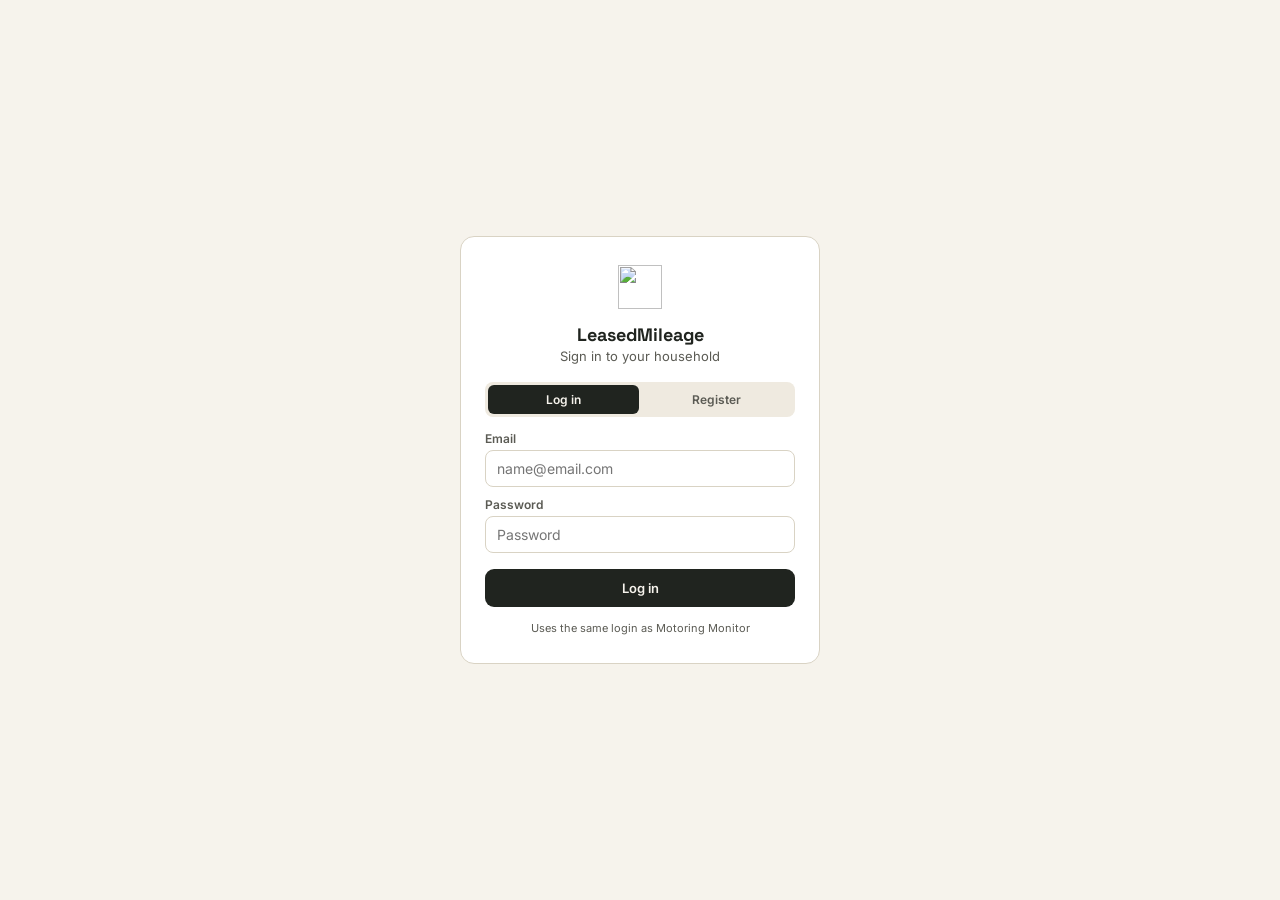
==== commit cdaeb302: "Add files via upload" ====
--- a/index.html
+++ b/index.html
@@ -1,1349 +1,134 @@
-<!DOCTYPE html>
+<!doctype html>
 <html lang="en">
 <head>
-<meta charset="UTF-8">
-<meta name="viewport" content="width=device-width, initial-scale=1.0, maximum-scale=1.0">
-<title>MotoringMonitor</title>
-<meta name="theme-color" content="#20241F">
-<link rel="manifest" href="manifest.json">
-<link rel="icon" href="icons/favicon-32.png" sizes="32x32">
-<link rel="apple-touch-icon" href="icons/apple-touch-icon.png">
-<link rel="preconnect" href="https://fonts.googleapis.com">
-<link href="https://fonts.googleapis.com/css2?family=DM+Mono:wght@400;500&family=Space+Grotesk:wght@500;700&family=Inter:wght@400;500;600&display=swap" rel="stylesheet">
-<script src="https://cdn.jsdelivr.net/npm/@supabase/supabase-js@2"></script>
-<style>
-  :root{
-    --paper:#F6F3EC; --paper-2:#EFEAE0; --ink:#20241F; --ink-soft:#5B5B54;
-    --line:#D9D3C4; --rust:#A8451F; --petrol:#1B5560; --danger:#A8451F; --ok:#3E6B3A;
-    --time-bar:#7FA8B0; --radius:14px;
-  }
-  *{box-sizing:border-box;}
-  body{margin:0;background:var(--paper);color:var(--ink);font-family:'Inter',sans-serif;-webkit-tap-highlight-color:transparent;}
-  #app{max-width:480px;margin:0 auto;padding:20px 16px 60px;}
-  h1{font-family:'Space Grotesk',sans-serif;font-size:20px;font-weight:700;margin:0;letter-spacing:-0.01em;}
-  .sub{color:var(--ink-soft);font-size:13px;margin:2px 0 0;}
-  .global-header{display:flex;justify-content:space-between;align-items:center;margin-bottom:18px;}
-  .app-name{font-family:'Space Grotesk',sans-serif;font-size:18px;font-weight:700;}
-  .account-btn{background:var(--paper-2);border:none;border-radius:50%;width:36px;height:36px;font-size:16px;cursor:pointer;}
-  .section-label{margin:0 0 10px;font-size:12px;font-weight:700;color:var(--ink-soft);text-transform:uppercase;letter-spacing:0.04em;}
-  .card{background:#fff;border:1px solid var(--line);border-radius:var(--radius);padding:14px 16px;margin-bottom:10px;position:relative;}
-  .card.hero{background:var(--ink);border-color:var(--ink);color:var(--paper);}
-  .card-top{display:flex;justify-content:space-between;align-items:baseline;margin-bottom:8px;}
-  .card-title{font-size:16px;font-weight:700;}
-  .card-reg{font-family:'DM Mono',monospace;font-size:12px;color:var(--ink-soft);font-weight:400;}
-  .badge{font-size:11px;font-weight:700;padding:4px 9px;border-radius:10px;white-space:nowrap;}
-  .badge-lease{background:#DCE7E5;color:#153F47;}
-  .badge-fin{background:#F0E6D9;color:#8A5A1F;}
-  .badge-owned{background:var(--paper-2);color:var(--ink-soft);}
-  .status-row{display:flex;gap:6px;margin-bottom:8px;flex-wrap:wrap;}
-  .pill{font-size:11px;font-weight:600;padding:4px 8px;border-radius:8px;}
-  .pill-ok{background:#DDEAD9;color:#3E6B3A;}
-  .pill-warn{background:#F4E1D8;color:#7A3117;}
-  .pill-neutral{background:var(--paper-2);color:var(--ink-soft);}
-  .costs-row{display:flex;justify-content:space-between;font-size:12px;color:var(--ink-soft);}
-  .add-btn{border:1.5px dashed #B4B2A9;border-radius:var(--radius);padding:12px;text-align:center;font-size:13px;font-weight:600;color:var(--ink-soft);margin-bottom:18px;cursor:pointer;}
-  .pts-ok{font-size:12px;font-weight:600;color:var(--ok);}
-  .pts-warn{font-size:12px;font-weight:600;color:var(--danger);}
-  label{display:block;font-size:12px;font-weight:600;color:var(--ink-soft);margin:10px 0 4px;}
-  input,select,textarea{width:100%;padding:9px 11px;border-radius:8px;border:1.5px solid var(--line);background:#fff;font-family:'Inter',sans-serif;font-size:14px;color:var(--ink);}
-  textarea{resize:vertical;}
-  button{font-family:'Inter',sans-serif;font-weight:600;font-size:13px;border:none;border-radius:9px;padding:11px 16px;cursor:pointer;}
-  .btn-primary{background:var(--ink);color:var(--paper);width:100%;margin-top:12px;}
-  .btn-danger{background:var(--danger);color:#fff;width:100%;margin-top:12px;}
-  .btn-ghost{background:transparent;color:var(--ink-soft);border:1.5px solid var(--line);width:100%;margin-top:8px;}
-  .link-btn{background:none;border:none;color:var(--ink-soft);font-size:12px;text-decoration:underline;padding:0;cursor:pointer;}
-  .screen{display:none;}
-  .screen.active{display:block;}
-  .error-text{color:var(--danger);font-size:12px;margin-top:8px;}
-  .tabs{display:flex;gap:5px;margin-bottom:16px;overflow-x:auto;}
-  .tab{font-size:12px;font-weight:600;padding:7px 11px;border-radius:7px;white-space:nowrap;cursor:pointer;}
-  .tab-active{background:var(--ink);color:var(--paper);}
-  .tab-inactive{background:var(--paper-2);color:var(--ink-soft);}
-  .vheader{display:flex;align-items:baseline;gap:8px;margin-bottom:14px;padding-bottom:12px;border-bottom:1.5px solid var(--line);}
-  .odo{font-family:'DM Mono',monospace;font-size:26px;}
-  .odo-unit{font-size:12px;opacity:0.7;}
-  .stat-grid{display:grid;grid-template-columns:1fr 1fr;gap:8px;}
-  .stat{background:rgba(255,255,255,0.08);border-radius:9px;padding:9px 11px;}
-  .stat-label{margin:0;font-size:11px;text-transform:uppercase;opacity:0.65;}
-  .stat-val{margin:2px 0 0;font-family:'DM Mono',monospace;font-size:14px;}
-  .bar-track{height:8px;border-radius:5px;background:rgba(255,255,255,0.15);overflow:hidden;margin:8px 0 3px;}
-  .bar-fill{height:100%;border-radius:5px;}
-  .bar-caption{display:flex;justify-content:space-between;font-size:12px;opacity:0.75;}
-  .popover{position:absolute;top:100%;right:10px;margin-top:6px;background:#fff;border:1px solid var(--line);border-radius:12px;box-shadow:0 10px 28px rgba(32,36,31,0.2);width:190px;z-index:20;overflow:hidden;}
-  .popover-item{display:flex;align-items:center;gap:10px;padding:11px 13px;border-bottom:1px solid var(--paper-2);font-size:12px;font-weight:600;color:var(--ink);cursor:pointer;}
-  .popover-item:last-child{border-bottom:none;}
-  .link-list{background:#fff;border:1px solid var(--line);border-radius:var(--radius);overflow:hidden;margin-bottom:12px;}
-  .link-row{display:flex;justify-content:space-between;align-items:center;padding:10px 13px;border-bottom:1px solid var(--paper-2);font-size:12px;font-weight:600;color:var(--ink);text-decoration:none;}
-  .link-row:last-child{border-bottom:none;}
-  .link-group-label{margin:14px 0 6px;font-size:12px;font-weight:700;color:var(--ink-soft);text-transform:uppercase;}
-  .history-row{display:flex;justify-content:space-between;align-items:center;padding:8px 0;border-bottom:1px solid var(--paper-2);font-size:12px;}
-  .empty{color:var(--ink-soft);font-size:12px;padding:6px 0;}
-  .radio-row{display:flex;gap:6px;margin-bottom:10px;}
-  .radio-opt{flex:1;text-align:center;padding:9px;border-radius:8px;border:1.5px solid var(--line);font-size:13px;font-weight:600;color:var(--ink-soft);cursor:pointer;}
-  .radio-opt.selected{background:var(--ink);color:var(--paper);border-color:var(--ink);}
-  .sync-note{font-size:13px;color:var(--ink-soft);text-align:center;margin-top:10px;}
-  .note-box{background:var(--paper-2);border-radius:8px;padding:10px 12px;font-size:13px;color:var(--ink-soft);margin:8px 0;}
-  .checkbox-row{display:flex;align-items:center;gap:8px;padding:8px 0;font-size:13px;}
-  .theme-grid{display:grid;grid-template-columns:repeat(5,1fr);gap:8px;margin:8px 0;}
-  .theme-swatch{height:36px;border-radius:8px;cursor:pointer;border:2px solid transparent;}
-  .theme-swatch.selected{border-color:var(--ink);}
-</style>
+<meta charset="utf-8" />
+<meta name="viewport" content="width=device-width, initial-scale=1" />
+<title>LeasedMileage</title>
+<link rel="icon" href="icon.svg" type="image/svg+xml" />
+<link rel="preconnect" href="https://fonts.googleapis.com" />
+<link href="https://fonts.googleapis.com/css2?family=DM+Mono:wght@400;500&family=Space+Grotesk:wght@500;700&family=Inter:wght@400;500;600&display=swap" rel="stylesheet" />
+<link rel="stylesheet" href="https://cdnjs.cloudflare.com/ajax/libs/tabler-icons/2.44.0/tabler-icons.min.css" />
+<link rel="stylesheet" href="style.css" />
 </head>
 <body>
-<div id="app">
+<div class="app-shell">
 
-  <div id="auth-screen" class="screen">
-    <h1>MotoringMonitor</h1>
-    <p class="sub">Sign in to sync across all your devices.</p>
-    <div class="card">
-      <label>Email</label>
-      <input id="auth-email" type="email" placeholder="you@example.com">
-      <label>Password</label>
-      <input id="auth-password" type="password" placeholder="At least 6 characters">
-      <button class="btn-primary" onclick="handleSignIn()">Sign in</button>
-      <button class="btn-ghost" onclick="handleSignUp()">Create account</button>
-      <p id="auth-error" class="error-text"></p>
-    </div>
+  <div id="offline-banner" class="offline-banner hidden">
+    You're offline — new readings will sync once you're back online
   </div>
 
-  <div id="onboard-screen" class="screen">
-    <h1>Welcome</h1>
-    <p class="sub">Let's start with you — just a nickname, nothing else required.</p>
-    <div class="card">
-      <label>Your nickname</label>
-      <input id="onboard-nickname" placeholder="e.g. Robert">
-      <button class="btn-primary" onclick="saveOnboardPerson()">Continue</button>
-    </div>
-  </div>
+  <!-- ================= AUTH SCREEN ================= -->
+  <section id="screen-auth" class="auth-wrap">
+    <div class="auth-card">
+      <div class="auth-logo"><img src="icon.svg" alt="" /></div>
+      <h2 class="auth-title">LeasedMileage</h2>
+      <p class="auth-sub">Sign in to your household</p>
 
-  <div id="home-screen" class="screen">
-    <div class="global-header">
-      <span class="app-name">MotoringMonitor</span>
-      <button class="account-btn" onclick="showAccount()">&#128100;</button>
-    </div>
-
-    <p class="section-label">Vehicles</p>
-    <div id="vehicle-list"></div>
-    <div class="add-btn" onclick="showAddVehicle()">+ Add a vehicle</div>
-
-    <p class="section-label">People</p>
-    <div id="people-list"></div>
-    <div class="add-btn" onclick="showAddPerson()">+ Add a person</div>
-
-    <p class="sync-note" id="sync-note"></p>
-    <p style="text-align:center;"><button class="link-btn" id="retry-sync-btn" style="display:none;" onclick="retrySync()">Retry now</button></p>
-  </div>
-
-  <div id="add-vehicle-screen" class="screen">
-    <div class="vheader"><h1 id="av-title">Vehicle</h1></div>
-    <div class="card">
-      <label>Registration</label>
-      <input id="v-reg" placeholder="e.g. FD70 XKR">
-      <div class="note-box">Live DVLA lookup isn't connected yet (needs an API key + small proxy). Enter details manually for now.</div>
-      <label>Nickname</label>
-      <input id="v-nickname" placeholder="e.g. The Puma">
-      <label>Make</label><input id="v-make" placeholder="e.g. Ford">
-      <label>Model</label><input id="v-model" placeholder="e.g. Puma">
-      <label>First registered (from V5C)</label><input id="v-first-reg" type="date">
-      <div class="note-box">New cars don't need an MOT for their first 3 years — this date lets the app suggest the correct first-MOT-due date automatically.</div>
-      <label>Fuel type</label>
-      <select id="v-fuel"><option>Petrol</option><option>Diesel</option><option>Electric</option><option>Hybrid</option></select>
-      <label>mpg (or mi/kWh for electric)</label><input id="v-mpg" type="number" step="0.1">
-
-      <label>Ownership type</label>
-      <div class="radio-row" id="v-ownership-row">
-        <div class="radio-opt" data-val="leased" onclick="selectOwnership('leased')">Leased</div>
-        <div class="radio-opt" data-val="financed" onclick="selectOwnership('financed')">Financed</div>
-        <div class="radio-opt" data-val="owned" onclick="selectOwnership('owned')">Owned</div>
-      </div>
-      <div class="checkbox-row"><input type="checkbox" id="v-company"><label style="margin:0;">This is a company car</label></div>
-
-      <label>Date acquired</label><input id="v-acquired" type="date">
-      <label>Opening mileage (odometer when received)</label><input id="v-opening-mileage" type="number">
-      <div id="v-upfront-field">
-        <label>Purchase price / initial lease amount (&pound;)</label><input id="v-upfront" type="number">
+      <div class="segmented">
+        <button id="tab-login" class="active" type="button">Log in</button>
+        <button id="tab-register" type="button">Register</button>
       </div>
 
-      <div id="v-finance-fields" style="display:none;">
-        <label>Monthly repayment (&pound;)</label><input id="v-monthly" type="number">
-        <label>Term start</label><input id="v-term-start" type="date">
-        <label>Term end</label><input id="v-term-end" type="date">
-        <div id="v-cap-fields">
-          <label>Capped miles</label><input id="v-cap" type="number">
-          <label>Cost per excess mile (&pound;)</label><input id="v-excess-cost" type="number" step="0.01">
+      <p id="auth-error" class="auth-error"></p>
+
+      <div class="field">
+        <label for="auth-email">Email</label>
+        <input id="auth-email" type="email" placeholder="name@email.com" />
+      </div>
+      <div class="field">
+        <label for="auth-password">Password</label>
+        <input id="auth-password" type="password" placeholder="Password" />
+      </div>
+
+      <div id="household-picker" class="hidden">
+        <div class="segmented">
+          <button id="hh-new-tab" class="active" type="button">New household</button>
+          <button id="hh-join-tab" type="button">Join with code</button>
+        </div>
+        <div id="hh-join-code" class="field hidden">
+          <label for="hh-code-input">Household join code</label>
+          <input id="hh-code-input" type="text" placeholder="e.g. 4F9A2C1B" />
         </div>
       </div>
-      <div id="v-owned-fields" style="display:none;">
-        <label>Purchase price (&pound;)</label><input id="v-purchase-price" type="number">
-        <label>Purchase date</label><input id="v-purchase-date" type="date">
+
+      <button id="auth-submit" class="btn btn-primary btn-block" type="button" style="margin-top:6px;">Log in</button>
+      <p class="auth-note">Uses the same login as Motoring Monitor</p>
+    </div>
+  </section>
+
+  <!-- ================= MAIN SCREEN ================= -->
+  <section id="screen-main" class="hidden">
+    <div class="main-header">
+      <div class="brand">
+        <img src="icon.svg" alt="" />
+        <h1>Your cars</h1>
+      </div>
+      <div style="display:flex; align-items:center; gap:6px;">
+        <button id="add-car-btn" class="btn btn-ghost" type="button">
+          <i class="ti ti-plus" aria-hidden="true"></i> Add car
+        </button>
+        <button id="logout-btn" class="icon-btn" type="button" aria-label="Log out">
+          <i class="ti ti-logout" aria-hidden="true"></i>
+        </button>
+      </div>
+    </div>
+    <div id="cars-list" class="cars-list"></div>
+  </section>
+
+  <!-- ================= ADD / EDIT VEHICLE SCREEN ================= -->
+  <section id="screen-vehicle" class="hidden">
+    <div class="vehicle-header">
+      <button id="vehicle-back" class="icon-btn" type="button" aria-label="Back">
+        <i class="ti ti-chevron-left" aria-hidden="true"></i>
+      </button>
+      <h2 id="vehicle-title">Add car</h2>
+    </div>
+    <div class="vehicle-form">
+      <p id="vehicle-form-error" class="form-error"></p>
+
+      <div class="field">
+        <label for="vf-nickname">Nickname</label>
+        <input id="vf-nickname" type="text" placeholder="Astra estate" />
+      </div>
+      <div class="field">
+        <label for="vf-make">Make</label>
+        <input id="vf-make" type="text" placeholder="Vauxhall" />
+      </div>
+      <div class="two-col">
+        <div class="field">
+          <label for="vf-term-start">Term start</label>
+          <input id="vf-term-start" type="date" />
+        </div>
+        <div class="field">
+          <label for="vf-term-end">Term end</label>
+          <input id="vf-term-end" type="date" />
+        </div>
+      </div>
+      <div class="field">
+        <label for="vf-capped-miles">Capped miles</label>
+        <input id="vf-capped-miles" type="number" inputmode="numeric" placeholder="30000" />
+      </div>
+      <div class="field">
+        <label for="vf-cost-per-excess">Cost per excess mile (£)</label>
+        <input id="vf-cost-per-excess" type="number" step="0.01" placeholder="0.09" />
+      </div>
+      <div class="field">
+        <label for="vf-opening-mileage">Delivery miles</label>
+        <input id="vf-opening-mileage" type="number" inputmode="numeric" placeholder="12" />
       </div>
 
-      <label>Primary driver</label>
-      <select id="v-primary-driver"></select>
-
-      <button class="btn-primary" id="av-save-btn" onclick="saveVehicleForm()">Save vehicle</button>
-      <button class="btn-ghost" onclick="cancelVehicleForm()">Cancel</button>
+      <button id="vehicle-save" class="btn btn-primary btn-block" type="button">Save car</button>
+      <p class="auth-note">Ownership type is set to leased automatically</p>
+      <p style="text-align:center; margin-top:16px;">
+        <button id="vehicle-back-bottom" class="link-btn" type="button">&larr; Back to main page</button>
+      </p>
     </div>
-  </div>
-
-  <div id="vehicle-detail-screen" class="screen">
-    <div class="vheader">
-      <span id="vd-nickname" style="font-family:'Space Grotesk',sans-serif;font-size:17px;font-weight:700;"></span>
-      <span id="vd-reg" class="card-reg" style="background:var(--paper-2);padding:3px 8px;border-radius:6px;"></span>
-      <button class="link-btn" style="margin-left:auto;" onclick="editCurrentVehicle()">Edit</button>
-    </div>
-    <div id="vd-archive-row" style="display:none;text-align:right;margin:-10px 0 12px;">
-      <button class="link-btn" style="color:var(--danger);" onclick="showArchiveVehicleConfirm()">Archive this vehicle</button>
-    </div>
-    <div class="tabs">
-      <span class="tab" data-tab="overview" onclick="showVTab('overview')">Overview</span>
-      <span class="tab" data-tab="ownership" onclick="showVTab('ownership')">Ownership</span>
-      <span class="tab" data-tab="running" onclick="showVTab('running')">Running</span>
-      <span class="tab" data-tab="legal" onclick="showVTab('legal')">Legal</span>
-      <span class="tab" data-tab="insurance" onclick="showVTab('insurance')">Insurance</span>
-      <span class="tab" data-tab="documents" onclick="showVTab('documents')">Documents</span>
-      <span class="tab" data-tab="links" onclick="showVTab('links')">Links</span>
-    </div>
-    <div id="vtab-content"></div>
-    <button class="link-btn" onclick="showHome()">&larr; Back to home</button>
-  </div>
-
-  <div id="log-reading-screen" class="screen">
-    <div class="vheader"><h1>Log a reading</h1></div>
-    <div class="card">
-      <label>Date</label><input id="reading-date" type="date">
-      <label>Odometer mileage</label><input id="reading-mileage" type="number">
-      <button class="btn-primary" onclick="saveReading()">Save reading</button>
-      <button class="btn-ghost" onclick="backFromModal()">Cancel</button>
-    </div>
-  </div>
-
-  <div id="add-cost-screen" class="screen">
-    <div class="vheader"><h1>Add a cost</h1></div>
-    <div class="card">
-      <label>Category</label>
-      <select id="cost-category"><option value="tyres">Tyres</option><option value="servicing">Servicing</option><option value="repairs">Repairs</option><option value="insurance">Insurance</option><option value="other">Other</option></select>
-      <label>Date</label><input id="cost-date" type="date">
-      <label>Cost (&pound;)</label><input id="cost-amount" type="number">
-      <label>Note (optional)</label><input id="cost-note">
-      <button class="btn-primary" onclick="saveCost()">Save cost</button>
-      <button class="btn-ghost" onclick="backFromModal()">Cancel</button>
-    </div>
-  </div>
-
-  <div id="add-person-screen" class="screen">
-    <div class="vheader"><h1 id="ap-title">Add a person</h1></div>
-    <div class="card">
-      <label>First name / nickname</label><input id="p-nickname">
-      <label>Email (optional)</label><input id="p-email" type="email">
-      <label>Mobile (optional, contact only)</label><input id="p-mobile">
-      <label>Licence start date (optional)</label><input id="p-licence-start" type="date">
-      <button class="btn-primary" id="ap-save-btn" onclick="savePersonForm()">Add</button>
-      <button class="btn-ghost" onclick="cancelPersonForm()">Cancel</button>
-    </div>
-  </div>
-
-  <div id="person-detail-screen" class="screen">
-    <div class="vheader">
-      <span id="pd-nickname" style="font-family:'Space Grotesk',sans-serif;font-size:17px;font-weight:700;"></span>
-      <button class="link-btn" style="margin-left:auto;" onclick="editCurrentPerson()">Edit</button>
-    </div>
-    <div id="pd-archive-row" style="display:none;text-align:right;margin:-10px 0 12px;">
-      <button class="link-btn" style="color:var(--danger);" onclick="showArchivePersonConfirm()">Archive this person</button>
-    </div>
-    <div class="card">
-      <p class="section-label">Licence points &amp; accidents</p>
-      <div class="note-box">Entirely optional — for your own reference only. Never used in any calculation or alert elsewhere in the app.</div>
-      <div id="pd-records"></div>
-      <div class="add-btn" onclick="showAddRecord()">+ Log offence / accident</div>
-    </div>
-    <button class="link-btn" onclick="showHome()">&larr; Back to home</button>
-  </div>
-
-  <div id="add-record-screen" class="screen">
-    <div class="vheader"><h1>Log offence / accident</h1></div>
-    <div class="card">
-      <label>Type</label>
-      <select id="rec-kind" onchange="toggleRecordFields()"><option value="offence">Offence</option><option value="accident">Accident</option></select>
-
-      <div id="rec-offence-fields">
-        <label>Offence code</label><input id="rec-code" placeholder="e.g. SP30" onchange="updateCountdownDefaults()">
-        <p class="sub" id="rec-code-desc"></p>
-        <label>Points</label><input id="rec-points" type="number">
-        <label>Fine (&pound;)</label><input id="rec-fine" type="number">
-      </div>
-      <label>Date</label><input id="rec-date" type="date" onchange="updateCountdownDefaults()">
-
-      <div id="rec-dvla-dates">
-        <label>Totting-up clear date <span class="sub">(3 years)</span></label><input id="rec-totting-clear" type="date">
-        <label>Licence clear date <span class="sub">(4 years normal, 11 for drink/drug-driving)</span></label><input id="rec-licence-clear" type="date">
-      </div>
-      <label>Insurance disclosure date <span class="sub">(5 years)</span></label><input id="rec-insurance-disclosure" type="date">
-      <div class="note-box">Dates are estimated from the offence code and date entered, using per-code retention periods where the code is recognised (most are 4 years; some drink/drug-driving and death-by-careless-driving codes are 11). Unrecognised codes default to 4 years. This is a working reference, not an official DVLA source — always check your actual paperwork, and edit any date directly if it doesn't match.</div>
-
-      <div id="rec-accident-fields" style="display:none;">
-        <label>Cost (&pound;)</label><input id="rec-cost" type="number">
-        <div class="checkbox-row"><input type="checkbox" id="rec-at-fault"><label style="margin:0;">At fault</label></div>
-        <label>Claim reference</label><input id="rec-claim-ref">
-      </div>
-
-      <label>Comments (optional)</label><textarea id="rec-comments" rows="2" placeholder="What happened, notes, etc."></textarea>
-
-      <button class="btn-primary" onclick="saveRecord()">Save</button>
-      <button class="btn-ghost" id="rec-delete-btn" style="display:none;border-color:var(--danger);color:var(--danger);" onclick="deleteRecordForm()">Delete this record</button>
-      <button class="btn-ghost" onclick="backFromModal()">Cancel</button>
-    </div>
-  </div>
-
-  <div id="add-policy-screen" class="screen">
-    <div class="vheader"><h1 id="pol-title">Insurance policy</h1></div>
-    <div class="card">
-      <label>Insurer</label><input id="pol-insurer" onchange="suggestInsurerWebsite()">
-      <label>Policy number</label><input id="pol-number">
-      <label>Annual cost (&pound;)</label><input id="pol-annual" type="number">
-      <label>Start date</label><input id="pol-start" type="date">
-      <label>End date (this is when it renews)</label><input id="pol-end" type="date">
-      <label>Website</label><input id="pol-website" placeholder="e.g. https://www.aviva.co.uk">
-      <label>Claims number</label><input id="pol-claims">
-      <label>General enquiries number</label><input id="pol-general">
-      <div class="checkbox-row"><input type="checkbox" id="pol-current"><label style="margin:0;">This is the current policy</label></div>
-      <button class="btn-primary" onclick="savePolicyForm()">Save policy</button>
-      <button class="btn-ghost" id="pol-delete-btn" style="display:none;border-color:var(--danger);color:var(--danger);" onclick="deletePolicyForm()">Delete this policy</button>
-      <button class="btn-ghost" onclick="backFromModal()">Cancel</button>
-    </div>
-  </div>
-
-  <div id="archive-vehicle-screen" class="screen">
-    <div class="vheader"><h1>Archive vehicle</h1></div>
-    <div class="card" style="border-color:var(--danger);">
-      <p id="archive-vehicle-summary" class="sub"></p>
-      <p class="sub">Archiving hides this vehicle and its history from Home. It is not permanently deleted and can be restored later if needed (via the database — there's no in-app restore yet).</p>
-      <button class="btn-primary" style="background:var(--danger);" onclick="confirmArchiveVehicle()">Archive vehicle</button>
-      <button class="btn-ghost" onclick="showScreen('vehicle-detail-screen')">Cancel</button>
-    </div>
-  </div>
-
-  <div id="archive-person-screen" class="screen">
-    <div class="vheader"><h1>Archive person</h1></div>
-    <div class="card" style="border-color:var(--danger);">
-      <p id="archive-person-summary" class="sub"></p>
-      <p class="sub">Archiving hides this person from Home. Their offence/accident records are not permanently deleted and can be restored later if needed (via the database — there's no in-app restore yet).</p>
-      <button class="btn-primary" style="background:var(--danger);" onclick="confirmArchivePerson()">Archive person</button>
-      <button class="btn-ghost" onclick="openPersonDetail(activePersonId)">Cancel</button>
-    </div>
-  </div>
-
-  <div id="account-screen" class="screen">
-    <div class="vheader"><h1>Account</h1></div>
-
-    <div class="card">
-      <p class="section-label">Signed in as</p>
-      <p id="account-email" style="font-size:14px;"></p>
-      <p class="sub" id="account-role"></p>
-      <button class="btn-ghost" onclick="handleSignOut()">Sign out</button>
-    </div>
-
-    <div class="card">
-      <p class="section-label">Household</p>
-      <p class="sub">Share this code so family members can join your household:</p>
-      <p id="account-joincode" style="font-family:'DM Mono',monospace;font-size:20px;letter-spacing:2px;text-align:center;background:var(--paper-2);padding:10px;border-radius:8px;"></p>
-      <label>Join another household</label>
-      <input id="join-code-input" placeholder="Enter code">
-      <button class="btn-ghost" onclick="handleJoinHousehold()">Join</button>
-    </div>
-
-    <div class="card">
-      <p class="section-label">Accent colour</p>
-      <div class="theme-grid" id="theme-grid"></div>
-    </div>
-    <div class="card">
-      <p class="section-label">Background colour</p>
-      <div class="theme-grid" id="bg-theme-grid"></div>
-    </div>
-
-    <div class="card">
-      <p class="section-label">Your data</p>
-      <button class="btn-ghost" onclick="DataLayer.exportCSV()">Export data (CSV)</button>
-    </div>
-
-    <div class="card">
-      <p class="section-label">About</p>
-      <p class="sub">MotoringMonitor — one place for vehicle mileage, costs, legal status and driving records for your household.</p>
-    </div>
-    <div class="card">
-      <p class="section-label">Terms &amp; conditions</p>
-      <p class="sub">For personal/household use. No PII beyond first names and optional contact details is collected. Data is stored in a private Supabase project accessible only to your household.</p>
-    </div>
-
-    <div class="card" style="border-color:var(--danger);">
-      <p class="section-label" style="color:var(--danger);">Danger zone</p>
-      <button class="btn-ghost" style="border-color:var(--danger);color:var(--danger);" onclick="handleLeaveHousehold()">Leave this household</button>
-    </div>
-
-    <button class="link-btn" onclick="showHome()">&larr; Back</button>
-  </div>
+  </section>
 
 </div>
 
+<script src="https://cdn.jsdelivr.net/npm/@supabase/supabase-js@2"></script>
 <script src="sync.js"></script>
-<script>
-const SUPABASE_URL = 'https://izqlirhiuzunwghwquog.supabase.co';
-const SUPABASE_ANON_KEY = 'sb_publishable_GYHc9BeohzdBKNkEsY_ckA_kg0gDYCU';
-
-const THEMES = ['#20241F','#A8451F','#1B5560','#3E6B3A','#7A3117','#5B5B54','#153F47','#8A5A1F','#6B3E5C','#2E4A6B'];
-const BACKGROUNDS = ['#F6F3EC','#FFFFFF','#F2F1ED','#EFF2F1','#F4EFEA','#EDF1F4','#F1EFF4','#F0F3EE','#F5EEEC','#EEF0F5'];
-// Placeholder national-average prices — not a live feed yet (needs the DESNZ
-// weekly fuel price data / Ofgem cap wired in). £/litre for petrol & diesel,
-// £/kWh for electricity. Update these by hand until that's connected.
-const FUEL_PRICE_PER_LITRE = { 'Petrol': 1.561, 'Diesel': 1.741 };
-const ELECTRICITY_PRICE_PER_KWH = 0.28;
-function estimateFuelCostForMiles(v, miles){
-  if(!v.mpg || !miles || miles<=0) return 0;
-  if(v.fuel_type==='Electric') return (miles / v.mpg) * ELECTRICITY_PRICE_PER_KWH;
-  const pricePerLitre = FUEL_PRICE_PER_LITRE[v.fuel_type] || FUEL_PRICE_PER_LITRE['Petrol'];
-  return (miles / v.mpg) * pricePerLitre * 4.546; // 4.546 litres per UK gallon
-}
-const EWMA_ALPHA = 0.2;
-
-let cache = { people:[], vehicles:[], readings:[], runningCosts:[], drivingRecords:[], namedDrivers:[] };
-let activeVehicleId = null;
-let activePersonId = null;
-let activeVTab = 'overview';
-let modalReturnScreen = 'home-screen';
-let selectedOwnership = 'leased';
-let openPopoverId = null;
-
-function showScreen(id){
-  document.querySelectorAll('.screen').forEach(s=>s.classList.remove('active'));
-  document.getElementById(id).classList.add('active');
-  closeAnyPopover();
-}
-function showHome(){ showScreen('home-screen'); renderHome(); }
-
-async function handleSignIn(){
-  const email = document.getElementById('auth-email').value;
-  const password = document.getElementById('auth-password').value;
-  const { error } = await DataLayer.signIn(email, password);
-  document.getElementById('auth-error').textContent = error ? error.message : '';
-}
-async function handleSignUp(){
-  const email = document.getElementById('auth-email').value;
-  const password = document.getElementById('auth-password').value;
-  const { error } = await DataLayer.signUp(email, password);
-  document.getElementById('auth-error').textContent = error ? error.message : 'Account created — check your email to confirm, then sign in above.';
-}
-async function handleSignOut(){ await DataLayer.signOut(); showScreen('auth-screen'); }
-
-async function onAuthed(user){
-  if(!user){ showScreen('auth-screen'); return; }
-  await DataLayer.flushQueue();
-  cache = await DataLayer.refreshFromCloud();
-  if(cache.people.length === 0){ showScreen('onboard-screen'); return; }
-  showHome();
-}
-
-async function saveOnboardPerson(){
-  const nickname = document.getElementById('onboard-nickname').value.trim();
-  if(!nickname) return;
-  const email = DataLayer.getCurrentUserEmail();
-  await DataLayer.addPerson({ nickname, email });
-  cache = DataLayer.getCache();
-  showHome();
-}
-
-function fmt(n,d){ d=d||0; return Number(n||0).toLocaleString('en-GB',{maximumFractionDigits:d,minimumFractionDigits:d}); }
-function fmtGBP(n){ return '£'+Number(n||0).toLocaleString('en-GB',{maximumFractionDigits:0}); }
-function fmtGBP2(n){ return '£'+Number(n||0).toLocaleString('en-GB',{maximumFractionDigits:2,minimumFractionDigits:2}); }
-function monthsBetween(days){ return Math.round((days||0)/30.44); }
-
-function vehicleReadings(vid){ return cache.readings.filter(function(r){return r.vehicle_id===vid;}).sort(function(a,b){return new Date(a.date)-new Date(b.date);}); }
-function vehicleCosts(vid){ return cache.runningCosts.filter(function(c){return c.vehicle_id===vid;}); }
-
-function ewmaPace(readings){
-  if(readings.length<2) return null;
-  let pace=null;
-  for(let i=1;i<readings.length;i++){
-    const days=(new Date(readings[i].date)-new Date(readings[i-1].date))/86400000;
-    if(days<=0) continue;
-    const rate=(readings[i].mileage-readings[i-1].mileage)/days;
-    pace = pace===null ? rate : (EWMA_ALPHA*rate + (1-EWMA_ALPHA)*pace);
-  }
-  return pace;
-}
-
-function vehicleStats(v){
-  const readings = vehicleReadings(v.id);
-  const latest = readings.length ? readings[readings.length-1] : null;
-  const currentMileage = latest ? latest.mileage : 0;
-
-  let totalDays=0, daysElapsed=0, daysRemaining=0;
-  if(v.term_start && v.term_end){
-    const start=new Date(v.term_start), end=new Date(v.term_end), today=new Date();
-    totalDays = Math.max(1, Math.round((end-start)/86400000));
-    daysElapsed = Math.min(totalDays, Math.max(0, Math.round((today-start)/86400000)));
-    daysRemaining = Math.max(0, totalDays-daysElapsed);
-  }
-  const recentPace = ewmaPace(readings);
-  const lifetimeRate = daysElapsed>0 ? currentMileage/daysElapsed : 0;
-  const rate = recentPace!==null ? recentPace : lifetimeRate;
-  const forecastTotal = currentMileage + rate*daysRemaining;
-  const variance = v.capped_miles ? forecastTotal - v.capped_miles : 0;
-  const excessCost = variance>0 ? variance*(v.cost_per_excess_mile||0) : 0;
-  const pctUsed = v.capped_miles ? Math.min(150,(currentMileage/v.capped_miles)*100) : 0;
-  const pctTime = totalDays>0 ? Math.min(100,(daysElapsed/totalDays)*100) : 0;
-
-  const costs = vehicleCosts(v.id);
-  const loggedCostsTotal = costs.reduce(function(s,c){return s+Number(c.cost||0);},0);
-  const openingMileage = v.opening_mileage!=null ? v.opening_mileage : (readings.length ? readings[0].mileage : null);
-  const milesTracked = (openingMileage!=null && currentMileage>openingMileage) ? (currentMileage - openingMileage) : 0;
-  const estimatedFuelTotal = estimateFuelCostForMiles(v, milesTracked);
-  const monthlyMiles = (recentPace!==null ? recentPace : lifetimeRate) * 30.44;
-  const estimatedFuelMonthly = estimateFuelCostForMiles(v, monthlyMiles);
-  const runningTotal = loggedCostsTotal + estimatedFuelTotal;
-  const monthsElapsedCount = daysElapsed>0 ? daysElapsed/30.44 : 0;
-  const repaymentsToDate = (v.upfront_cost||0) + (v.monthly_repayment||0)*monthsElapsedCount;
-  const totalTermMonths = totalDays>0 ? totalDays/30.44 : 0;
-  const stillToPay = Math.max(0, (v.monthly_repayment||0) * Math.max(0,totalTermMonths-monthsElapsedCount));
-
-  let valuation = null;
-  if(v.ownership_type==='owned' && v.purchase_price && v.purchase_date){
-    if(v.valuation_override){ valuation = Number(v.valuation_override); }
-    else{
-      const ageYears = (new Date()-new Date(v.purchase_date))/(365.25*86400000);
-      let val = ageYears<=1 ? v.purchase_price*(1-0.20*ageYears) : v.purchase_price*0.80*Math.pow(0.88, ageYears-1);
-      const expectedMiles = 8000*ageYears;
-      const mileDiff = currentMileage - expectedMiles;
-      const adjPct = Math.max(-15, Math.min(15, -0.0005*mileDiff));
-      val = val*(1+adjPct/100);
-      valuation = Math.max(v.purchase_price*0.10, val);
-    }
-  }
-
-  // Blended cost-per-mile: ownership cost (repayments, or depreciation-to-date
-  // for owned cars) plus running costs (logged + estimated fuel), divided by
-  // miles actually driven since receipt. A single headline "what is this car
-  // really costing me" figure, distinct from the ownership/running breakdown.
-  const ownershipCostToDate = v.ownership_type==='owned'
-    ? (valuation!==null ? Math.max(0, v.purchase_price - valuation) : 0)
-    : repaymentsToDate;
-  const costPerMile = milesTracked>0 ? (ownershipCostToDate + runningTotal) / milesTracked : null;
-
-  return { currentMileage:currentMileage, totalDays:totalDays, daysElapsed:daysElapsed, daysRemaining:daysRemaining,
-    recentPace:recentPace, lifetimeRate:lifetimeRate, forecastTotal:forecastTotal, variance:variance,
-    excessCost:excessCost, pctUsed:pctUsed, pctTime:pctTime, runningTotal:runningTotal, loggedCostsTotal:loggedCostsTotal,
-    estimatedFuelTotal:estimatedFuelTotal, estimatedFuelMonthly:estimatedFuelMonthly, costPerMile:costPerMile, milesTracked:milesTracked,
-    repaymentsToDate:repaymentsToDate, stillToPay:stillToPay, valuation:valuation, readings:readings, costs:costs };
-}
-
-function ownershipBadge(v){
-  if(v.ownership_type==='leased') return { cls:'badge-lease', text:'LEASE TO '+shortDate(v.term_end) };
-  if(v.ownership_type==='financed') return { cls:'badge-fin', text:'FINANCED TO '+shortDate(v.term_end) };
-  return { cls:'badge-owned', text:'OWNED' };
-}
-function shortDate(d){ if(!d) return '—'; const dt=new Date(d); return dt.toLocaleDateString('en-GB',{month:'short',year:'2-digit'}); }
-function fullDate(d){ if(!d) return '—'; return new Date(d).toLocaleDateString('en-GB',{day:'2-digit',month:'short',year:'numeric'}); }
-
-function currentPolicy(vid){
-  const policies = (cache.insurancePolicies||[]).filter(function(p){return p.vehicle_id===vid;});
-  return policies.find(function(p){return p.is_current;}) || policies[policies.length-1] || null;
-}
-function statusPill(status, dueDate, label){
-  const today = new Date();
-  const due = dueDate ? new Date(dueDate) : null;
-  const soon = due && (due-today)/86400000 < 30;
-  if(!due) return '<span class="pill pill-neutral">'+label+' —</span>';
-  if(soon) return '<span class="pill pill-warn">&#9888; '+label+' '+shortDate(dueDate)+'</span>';
-  return '<span class="pill pill-ok">&#10003; '+label+' valid</span>';
-}
-
-function renderHome(){
-  const vlist = document.getElementById('vehicle-list');
-  vlist.innerHTML = cache.vehicles.map(function(v){
-    const s = vehicleStats(v);
-    const ob = ownershipBadge(v);
-    const costLine = v.ownership_type==='owned'
-      ? 'Est. value '+fmtGBP(s.valuation)
-      : 'Ownership '+fmtGBP(s.repaymentsToDate)+' &middot; '+fmtGBP(s.stillToPay)+' left';
-    const pol = currentPolicy(v.id);
-    return '<div class="card" id="vcard-'+v.id+'">'
-      +'<div onclick="toggleVehiclePopover(\''+v.id+'\')" style="cursor:pointer;">'
-      +'<div class="card-top"><span class="card-title">'+v.nickname+' <span class="card-reg">'+(v.registration||'')+'</span></span>'
-      +'<span class="badge '+ob.cls+'">'+ob.text+'</span></div>'
-      +'<div class="status-row">'+statusPill(v.tax_status,v.tax_due_date,'Tax')+statusPill(v.mot_status,v.mot_due_date,'MOT')
-      +'<span class="pill pill-neutral">INS '+(pol?shortDate(pol.end_date):'—')+'</span></div>'
-      +'<div class="costs-row"><span>'+costLine+'</span><span>Running '+fmtGBP(s.runningTotal)+'</span></div>'
-      +(s.costPerMile!==null ? '<div class="costs-row" style="margin-top:2px;"><span style="font-weight:600;">'+fmtGBP2(s.costPerMile)+'/mile so far</span><span></span></div>' : '')
-      +'</div></div>';
-  }).join('') || '<p class="empty">No vehicles yet.</p>';
-
-  const plist = document.getElementById('people-list');
-  plist.innerHTML = cache.people.map(function(p){
-    const records = cache.drivingRecords.filter(function(r){return r.person_id===p.id && r.kind==='offence';});
-    const licenceActive = records.filter(function(r){return !r.licence_clear_date || new Date(r.licence_clear_date)>new Date();});
-    const tottingActive = records.filter(function(r){return !r.totting_up_clear_date || new Date(r.totting_up_clear_date)>new Date();});
-    const licencePts = licenceActive.reduce(function(s,r){return s+(r.points||0);},0);
-    const tottingPts = tottingActive.reduce(function(s,r){return s+(r.points||0);},0);
-    const ptsLabel = licencePts>0 ? licencePts+' pts (licence)'+(tottingPts>0?', '+tottingPts+' (totting)':'') : '0 pts';
-    const primaryOn = cache.vehicles.filter(function(v){return v.primary_driver_id===p.id;}).map(function(v){return v.nickname;});
-    const namedOn = cache.namedDrivers.filter(function(nd){return nd.person_id===p.id;}).map(function(nd){
-      const v = cache.vehicles.find(function(x){return x.id===nd.vehicle_id;}); return v?v.nickname:null;
-    }).filter(Boolean);
-    let subLine = '';
-    if(primaryOn.length) subLine += 'Primary: '+primaryOn.join(', ');
-    if(namedOn.length) subLine += (subLine?' &middot; ':'')+'Named: '+namedOn.join(', ');
-    return '<div class="card" id="pcard-'+p.id+'"><div onclick="togglePersonPopover(\''+p.id+'\')" style="cursor:pointer;">'
-      +'<div class="card-top" style="margin-bottom:2px;"><span class="card-title">'+p.nickname+'</span>'
-      +'<span class="'+(licencePts>0?'pts-warn':'pts-ok')+'">'+ptsLabel+'</span></div>'
-      +'<p class="sub" style="margin:2px 0 0;">'+subLine+'</p></div></div>';
-  }).join('') || '<p class="empty">No people yet.</p>';
-
-  updateSyncNote();
-}
-
-function closeAnyPopover(){
-  document.querySelectorAll('.popover').forEach(function(p){p.remove();});
-  openPopoverId = null;
-}
-function toggleVehiclePopover(vid){
-  if(openPopoverId===vid){ closeAnyPopover(); return; }
-  closeAnyPopover();
-  openPopoverId = vid;
-  const card = document.getElementById('vcard-'+vid);
-  const pop = document.createElement('div');
-  pop.className='popover';
-  pop.innerHTML = '<div class="popover-item" onclick="event.stopPropagation();openLogReading(\''+vid+'\')">&#128205; Log a reading</div>'
-    +'<div class="popover-item" onclick="event.stopPropagation();openAddCost(\''+vid+'\')">&#128176; Add a cost</div>'
-    +'<div class="popover-item" onclick="event.stopPropagation();openVehicleDetail(\''+vid+'\')">&#128295; Review &amp; edit</div>';
-  card.appendChild(pop);
-}
-function togglePersonPopover(pid){
-  if(openPopoverId===pid){ closeAnyPopover(); return; }
-  closeAnyPopover();
-  openPopoverId = pid;
-  const card = document.getElementById('pcard-'+pid);
-  const pop = document.createElement('div');
-  pop.className='popover';
-  pop.innerHTML = '<div class="popover-item" onclick="event.stopPropagation();openPersonDetail(\''+pid+'\')">&#128203; View points &amp; offences</div>';
-  card.appendChild(pop);
-}
-document.addEventListener('click', function(e){
-  if(!e.target.closest('.popover') && !e.target.closest('.card')) closeAnyPopover();
-});
-
-function updateSyncNote(){
-  const pending = DataLayer.pendingCount();
-  const note = document.getElementById('sync-note');
-  const retryBtn = document.getElementById('retry-sync-btn');
-  if(!navigator.onLine) note.textContent = pending>0 ? 'Offline — '+pending+' change(s) waiting to sync' : 'Offline — showing last synced data';
-  else note.textContent = pending>0 ? 'Syncing '+pending+' change(s)...' : 'All synced';
-  if(retryBtn) retryBtn.style.display = pending>0 ? 'inline' : 'none';
-}
-async function retrySync(){
-  await DataLayer.flushQueue();
-  cache = DataLayer.getCache();
-  updateSyncNote();
-  renderHome();
-}
-window.addEventListener('online', updateSyncNote);
-window.addEventListener('offline', updateSyncNote);
-
-let editingVehicleId = null;
-function showAddVehicle(){
-  closeAnyPopover();
-  editingVehicleId = null;
-  document.getElementById('av-title').textContent = 'Add a vehicle';
-  document.getElementById('av-save-btn').textContent = 'Save vehicle';
-  document.getElementById('v-primary-driver').innerHTML = cache.people.map(function(p){return '<option value="'+p.id+'">'+p.nickname+'</option>';}).join('');
-  ['v-reg','v-nickname','v-make','v-model','v-first-reg','v-mpg','v-acquired','v-opening-mileage','v-upfront','v-monthly','v-term-start','v-term-end','v-cap','v-excess-cost','v-purchase-price','v-purchase-date'].forEach(function(id){ document.getElementById(id).value=''; });
-  document.getElementById('v-company').checked = false;
-  selectOwnership('leased');
-  showScreen('add-vehicle-screen');
-}
-function editCurrentVehicle(){
-  const v = cache.vehicles.find(function(x){return x.id===activeVehicleId;});
-  if(!v) return;
-  editingVehicleId = v.id;
-  document.getElementById('av-title').textContent = 'Edit vehicle';
-  document.getElementById('av-save-btn').textContent = 'Save changes';
-  document.getElementById('v-primary-driver').innerHTML = cache.people.map(function(p){return '<option value="'+p.id+'" '+(p.id===v.primary_driver_id?'selected':'')+'>'+p.nickname+'</option>';}).join('');
-  document.getElementById('v-reg').value = v.registration||'';
-  document.getElementById('v-nickname').value = v.nickname||'';
-  document.getElementById('v-make').value = v.make||'';
-  document.getElementById('v-model').value = v.model||'';
-  document.getElementById('v-first-reg').value = v.first_registered_date||'';
-  document.getElementById('v-fuel').value = v.fuel_type||'Petrol';
-  document.getElementById('v-mpg').value = v.mpg||'';
-  document.getElementById('v-company').checked = !!v.company_car;
-  document.getElementById('v-acquired').value = v.date_acquired||'';
-  document.getElementById('v-opening-mileage').value = v.opening_mileage||'';
-  document.getElementById('v-upfront').value = v.upfront_cost||'';
-  document.getElementById('v-monthly').value = v.monthly_repayment||'';
-  document.getElementById('v-term-start').value = v.term_start||'';
-  document.getElementById('v-term-end').value = v.term_end||'';
-  document.getElementById('v-cap').value = v.capped_miles||'';
-  document.getElementById('v-excess-cost').value = v.cost_per_excess_mile||'';
-  document.getElementById('v-purchase-price').value = v.purchase_price||'';
-  document.getElementById('v-purchase-date').value = v.purchase_date||'';
-  selectOwnership(v.ownership_type||'leased');
-  showScreen('add-vehicle-screen');
-}
-function cancelVehicleForm(){
-  if(editingVehicleId){ showScreen('vehicle-detail-screen'); renderVTabContent(); }
-  else showHome();
-}
-function selectOwnership(val){
-  selectedOwnership = val;
-  document.querySelectorAll('#v-ownership-row .radio-opt').forEach(function(el){ el.classList.toggle('selected', el.dataset.val===val); });
-  document.getElementById('v-finance-fields').style.display = (val==='leased'||val==='financed') ? 'block':'none';
-  document.getElementById('v-cap-fields').style.display = val==='leased' ? 'block':'none';
-  document.getElementById('v-owned-fields').style.display = val==='owned' ? 'block':'none';
-  document.getElementById('v-upfront-field').style.display = val==='owned' ? 'none':'block';
-}
-async function saveVehicleForm(){
-  const fields = {
-    nickname: document.getElementById('v-nickname').value || 'My car',
-    registration: document.getElementById('v-reg').value,
-    make: document.getElementById('v-make').value,
-    model: document.getElementById('v-model').value,
-    first_registered_date: document.getElementById('v-first-reg').value || null,
-    fuel_type: document.getElementById('v-fuel').value,
-    mpg: parseFloat(document.getElementById('v-mpg').value) || null,
-    ownership_type: selectedOwnership,
-    company_car: document.getElementById('v-company').checked,
-    date_acquired: document.getElementById('v-acquired').value || null,
-    opening_mileage: parseFloat(document.getElementById('v-opening-mileage').value) || null,
-    upfront_cost: parseFloat(document.getElementById('v-upfront').value) || 0,
-    primary_driver_id: document.getElementById('v-primary-driver').value || null,
-  };
-  if(editingVehicleId) fields.id = editingVehicleId;
-  if(selectedOwnership==='leased' || selectedOwnership==='financed'){
-    fields.monthly_repayment = parseFloat(document.getElementById('v-monthly').value) || 0;
-    fields.term_start = document.getElementById('v-term-start').value || null;
-    fields.term_end = document.getElementById('v-term-end').value || null;
-  }
-  if(selectedOwnership==='leased'){
-    fields.capped_miles = parseFloat(document.getElementById('v-cap').value) || null;
-    fields.cost_per_excess_mile = parseFloat(document.getElementById('v-excess-cost').value) || null;
-  }
-  if(selectedOwnership==='owned'){
-    fields.purchase_price = parseFloat(document.getElementById('v-purchase-price').value) || null;
-    fields.purchase_date = document.getElementById('v-purchase-date').value || null;
-  }
-  const saved = await DataLayer.saveVehicle(fields);
-  cache = DataLayer.getCache();
-  if(editingVehicleId){ activeVehicleId = saved.id; showScreen('vehicle-detail-screen'); document.getElementById('vd-nickname').textContent=saved.nickname; document.getElementById('vd-reg').textContent=saved.registration||''; renderVTabContent(); }
-  else showHome();
-}
-
-function openVehicleDetail(vid){
-  closeAnyPopover();
-  activeVehicleId = vid;
-  activeVTab = 'overview';
-  const v = cache.vehicles.find(function(x){return x.id===vid;});
-  document.getElementById('vd-nickname').textContent = v.nickname;
-  document.getElementById('vd-reg').textContent = v.registration || '';
-  document.getElementById('vd-archive-row').style.display = DataLayer.getMyRole()==='owner' ? 'block' : 'none';
-  showScreen('vehicle-detail-screen');
-  renderVTabs();
-  renderVTabContent();
-}
-function showArchiveVehicleConfirm(){
-  const v = cache.vehicles.find(function(x){return x.id===activeVehicleId;});
-  const readingCount = vehicleReadings(v.id).length;
-  const costTotal = vehicleCosts(v.id).reduce(function(s,c){return s+Number(c.cost||0);},0);
-  document.getElementById('archive-vehicle-summary').innerHTML = 'Archive <b>'+v.nickname+' ('+(v.registration||'no reg')+')</b> — '+readingCount+' reading(s) and '+fmtGBP(costTotal)+' in logged running costs will be hidden from Home.';
-  showScreen('archive-vehicle-screen');
-}
-async function confirmArchiveVehicle(){
-  await DataLayer.archiveVehicle(activeVehicleId);
-  cache = DataLayer.getCache();
-  showHome();
-}
-function renderVTabs(){
-  document.querySelectorAll('.tab').forEach(function(t){
-    t.classList.toggle('tab-active', t.dataset.tab===activeVTab);
-    t.classList.toggle('tab-inactive', t.dataset.tab!==activeVTab);
-  });
-}
-function showVTab(tab){ activeVTab=tab; renderVTabs(); renderVTabContent(); }
-
-function renderVTabContent(){
-  const v = cache.vehicles.find(function(x){return x.id===activeVehicleId;});
-  const s = vehicleStats(v);
-  const el = document.getElementById('vtab-content');
-
-  if(activeVTab==='overview'){
-    let bars = '';
-    if(v.capped_miles){
-      bars = '<p style="margin:10px 0 2px;font-size:11px;opacity:0.7;">Mileage used</p>'
-        +'<div class="bar-track"><div class="bar-fill" style="width:'+Math.min(100,s.pctUsed)+'%;background:'+(s.variance>0?'#D97B5A':'#5FAE86')+'"></div></div>'
-        +'<div class="bar-caption"><span>'+fmt(s.currentMileage)+' used</span><span>'+fmt(v.capped_miles)+' capped</span></div>'
-        +'<p style="margin:10px 0 2px;font-size:11px;opacity:0.7;">Time elapsed</p>'
-        +'<div class="bar-track"><div class="bar-fill" style="width:'+s.pctTime+'%;background:var(--time-bar)"></div></div>'
-        +'<div class="bar-caption"><span>'+monthsBetween(s.daysElapsed)+' months in</span><span>'+monthsBetween(s.totalDays)+' month term</span></div>';
-      if(s.pctUsed > s.pctTime+5) bars += '<p style="margin:8px 0 0;font-size:12px;opacity:0.7;">Using miles faster than the term is passing.</p>';
-    }
-    el.innerHTML = '<div class="card hero">'
-      +'<div style="display:flex;justify-content:space-between;align-items:baseline;"><span class="odo">'+fmt(s.currentMileage)+'</span><span class="odo-unit">miles now</span></div>'
-      +bars
-      +'<div class="stat-grid" style="margin-top:12px;">'
-      +'<div class="stat"><p class="stat-label">Forecast</p><p class="stat-val">'+fmt(s.forecastTotal)+' mi</p></div>'
-      +'<div class="stat"><p class="stat-label">Est. excess</p><p class="stat-val">'+fmtGBP(s.excessCost)+'</p></div>'
-      +(s.costPerMile!==null ? '<div class="stat" style="grid-column:1/-1;"><p class="stat-label">Cost per mile so far</p><p class="stat-val">'+fmtGBP2(s.costPerMile)+'/mile</p></div>' : '')
-      +'</div></div>'
-      +'<div class="add-btn" onclick="openLogReading(\''+v.id+'\')">&#128205; Log a reading</div>'
-      +'<p class="sub" style="text-align:center;">Lifetime '+fmt(s.lifetimeRate,1)+' mi/day &middot; Recent '+(s.recentPace===null?'n/a':fmt(s.recentPace,1)+' mi/day')+'</p>'
-      +'<p class="section-label" style="margin-top:16px;">History</p>'
-      +'<div class="card">'+(s.readings.slice().reverse().map(function(r){return '<div class="history-row"><span>'+fullDate(r.date)+'</span><span>'+fmt(r.mileage)+' mi</span></div>';}).join('') || '<p class="empty">No readings yet.</p>')+'</div>';
-  }
-
-  if(activeVTab==='ownership'){
-    if(v.ownership_type!=='owned'){
-      el.innerHTML = '<div class="card"><p class="section-label">Ownership &amp; cost basis</p>'
-        +'<div class="costs-row"><span>Monthly '+(v.ownership_type==='leased'?'lease':'finance')+' payment</span><span>'+fmtGBP(v.monthly_repayment)+'</span></div>'
-        +'<div class="costs-row"><span>Term</span><span>'+fullDate(v.term_start)+' &rarr; '+fullDate(v.term_end)+'</span></div>'
-        +(v.ownership_type==='leased' ? '<div class="costs-row"><span>Capped miles</span><span>'+fmt(v.capped_miles)+'</span></div>'
-          +'<div class="costs-row"><span>Cost per excess mile</span><span>'+fmtGBP2(v.cost_per_excess_mile)+'</span></div>' : '')
-        +'<div class="stat-grid" style="margin-top:12px;">'
-        +'<div class="stat" style="background:var(--paper-2);"><p class="stat-label" style="opacity:1;">To date</p><p class="stat-val" style="color:var(--ink);">'+fmtGBP(s.repaymentsToDate)+'</p></div>'
-        +'<div class="stat" style="background:var(--paper-2);"><p class="stat-label" style="opacity:1;">Still to pay</p><p class="stat-val" style="color:var(--ink);">'+fmtGBP(s.stillToPay)+'</p></div></div></div>';
-    } else {
-      el.innerHTML = '<div class="card"><p class="section-label">Ownership &amp; cost basis</p>'
-        +'<div class="costs-row"><span>Purchase price</span><span>'+fmtGBP(v.purchase_price)+'</span></div>'
-        +'<div class="costs-row"><span>Purchase date</span><span>'+fullDate(v.purchase_date)+'</span></div>'
-        +'<div class="stat" style="background:var(--paper-2);margin-top:12px;"><p class="stat-label" style="opacity:1;">Estimated value</p><p class="stat-val" style="color:var(--ink);font-size:18px;">'+fmtGBP(s.valuation)+'</p></div>'
-        +'<p class="sub">Rough estimate from purchase price, age and mileage. Ignores condition, service history, damage. Overridable.</p></div>';
-    }
-  }
-
-  if(activeVTab==='running'){
-    el.innerHTML = '<div class="card"><p class="section-label">Estimated fuel/electricity</p>'
-      +(v.mpg ? (
-        '<div class="stat-grid" style="margin-bottom:8px;">'
-        +'<div class="stat" style="background:var(--paper-2);"><p class="stat-label" style="opacity:1;">This month (est.)</p><p class="stat-val" style="color:var(--ink);">'+fmtGBP(s.estimatedFuelMonthly)+'</p></div>'
-        +'<div class="stat" style="background:var(--paper-2);"><p class="stat-label" style="opacity:1;">Since received (est.)</p><p class="stat-val" style="color:var(--ink);">'+fmtGBP(s.estimatedFuelTotal)+'</p></div></div>'
-        +'<p class="sub">Calculated from mileage &divide; '+(v.fuel_type==='Electric'?'mi-per-kWh':'mpg')+' &times; a placeholder national-average price ('+(v.fuel_type==='Electric' ? fmtGBP2(ELECTRICITY_PRICE_PER_KWH)+'/kWh' : fmtGBP2(FUEL_PRICE_PER_LITRE[v.fuel_type]||FUEL_PRICE_PER_LITRE['Petrol'])+'/litre')+'). "Since received" uses the opening mileage you set for this vehicle — not a live price feed yet. Included in the running total below.</p>'
-      ) : '<p class="sub">Set mpg/mi-per-kWh on this vehicle to enable an estimate.</p>')
-      +'</div>'
-      +'<div class="card"><p class="section-label">Running costs <span style="font-weight:400;color:var(--ink-soft);font-size:11px;">'+fmtGBP(s.runningTotal)+' total (logged '+fmtGBP(s.loggedCostsTotal)+' + est. fuel '+fmtGBP(s.estimatedFuelTotal)+')</span></p>'
-      +(s.costs.slice().reverse().map(function(c){return '<div class="history-row"><span>'+c.category+' &middot; '+fullDate(c.date)+'</span><span>'+fmtGBP(c.cost)+'</span></div>';}).join('') || '<p class="empty">No costs logged yet.</p>')
-      +'<div class="add-btn" onclick="openAddCost(\''+v.id+'\')" style="margin-top:10px;margin-bottom:0;">+ Add a running cost</div></div>';
-  }
-
-  if(activeVTab==='legal'){
-    const taxOpts = ['','Taxed','SORN','Untaxed'];
-    const motOpts = ['','Valid','Not valid','No details held','Not due yet (car under 3 years old)'];
-    const taxSelect = taxOpts.map(function(o){ return '<option value="'+o+'" '+(v.tax_status===o?'selected':'')+'>'+(o||'— Select —')+'</option>'; }).join('');
-    const motSelect = motOpts.map(function(o){ return '<option value="'+o+'" '+(v.mot_status===o?'selected':'')+'>'+(o||'— Select —')+'</option>'; }).join('');
-    let motNote = 'Manual entry for now — dropdown values match what DVLA VES will return once live lookup is connected.';
-    if(v.first_registered_date){
-      const firstMotDue = new Date(v.first_registered_date); firstMotDue.setFullYear(firstMotDue.getFullYear()+3);
-      const isUnder3 = firstMotDue > new Date();
-      motNote += isUnder3
-        ? ' This car is under 3 years old — no MOT is required until '+fullDate(firstMotDue.toISOString().slice(0,10))+'.'
-        : ' First MOT was due '+fullDate(firstMotDue.toISOString().slice(0,10))+'.';
-    }
-    el.innerHTML = '<div class="card"><p class="section-label">Legal status</p>'
-      +'<div class="note-box">'+motNote+'</div>'
-      +'<label>Tax status</label><select id="edit-tax-status">'+taxSelect+'</select>'
-      +'<label>Tax due date</label><input id="edit-tax-due" type="date" value="'+(v.tax_due_date||'')+'">'
-      +'<label>MOT status</label><select id="edit-mot-status">'+motSelect+'</select>'
-      +'<label>MOT due date</label><input id="edit-mot-due" type="date" value="'+(v.mot_due_date||(v.first_registered_date?(function(){var d=new Date(v.first_registered_date);d.setFullYear(d.getFullYear()+3);return d.toISOString().slice(0,10);})():''))+'">'
-      +'<button class="btn-primary" onclick="saveLegalEdit(\''+v.id+'\')">Save</button></div>';
-  }
-
-  if(activeVTab==='insurance'){
-    const primary = cache.people.find(function(p){return p.id===v.primary_driver_id;});
-    const namedIds = cache.namedDrivers.filter(function(nd){return nd.vehicle_id===v.id;}).map(function(nd){return nd.person_id;});
-    const policies = (cache.insurancePolicies||[]).filter(function(p){return p.vehicle_id===v.id;})
-      .sort(function(a,b){return new Date(b.start_date||0)-new Date(a.start_date||0);});
-    el.innerHTML = '<div class="card"><p class="section-label">Insurance policies</p>'
-      +(policies.length ? policies.map(function(p){
-        return '<div class="history-row" style="display:block;cursor:pointer;" onclick="editPolicy(\''+p.id+'\')">'
-          +'<div style="display:flex;justify-content:space-between;"><span><b>'+(p.insurer||'—')+'</b> '+(p.is_current?'<span class="pill pill-ok" style="margin-left:4px;">Current</span>':'')+'</span><span>'+fmtGBP(p.annual_cost)+'</span></div>'
-          +'<p class="sub" style="margin:3px 0 0;">'+(p.policy_number||'')+' &middot; renews '+fullDate(p.end_date)+(p.website?' &middot; <a href="'+p.website+'" target="_blank" onclick="event.stopPropagation();">website &#8599;</a>':'')+'</p></div>';
-      }).join('') : '<p class="empty">No policies logged yet.</p>')
-      +'<div class="add-btn" onclick="addPolicy(\''+v.id+'\')" style="margin-top:10px;margin-bottom:0;">+ Add a policy</div></div>'
-      +'<div class="card"><p class="section-label">Drivers on this vehicle</p>'
-      +'<div class="costs-row"><span>'+(primary?primary.nickname:'—')+'</span><span class="pill pill-ok" style="background:#DCE7E5;color:#153F47;">Primary</span></div>'
-      +cache.people.filter(function(p){return p.id!==v.primary_driver_id;}).map(function(p){
-        return '<label style="display:flex;align-items:center;gap:8px;font-weight:400;"><input type="checkbox" '+(namedIds.includes(p.id)?'checked':'')+' onchange="toggleNamedDriver(\''+v.id+'\',\''+p.id+'\',this.checked)"> '+p.nickname+'</label>';
-      }).join('')
-      +'</div>';
-  }
-
-  if(activeVTab==='links'){
-    const yr = v.year_of_manufacture || new Date().getFullYear();
-    const atUrl = 'https://www.autotrader.co.uk/car-search?channel=cars&make='+encodeURIComponent(v.make||'')+'&model='+encodeURIComponent(v.model||'')+'&postcode=EH558FD&radius=50&sort=relevance&year-from='+(yr-1)+'&year-to='+(yr+1)+'&minimum-mileage='+Math.max(0,s.currentMileage-2500)+'&maximum-mileage='+(s.currentMileage+2500);
-    el.innerHTML = '<p class="link-group-label">Compare &amp; value</p><div class="link-list">'
-      +'<a class="link-row" href="'+atUrl+'" target="_blank">Compare on AutoTrader <span>&#8599;</span></a>'
-      +'<span class="link-row" style="color:var(--ink-soft);">Value on Motorway <span style="font-size:9px;">soon</span></span></div>'
-      +'<p class="link-group-label">Legal &amp; renewals</p><div class="link-list">'
-      +'<a class="link-row" href="https://www.gov.uk/vehicle-tax" target="_blank">Renew tax (GOV.UK) <span>&#8599;</span></a>'
-      +'<a class="link-row" href="https://www.gov.uk/getting-an-mot" target="_blank">Find an MOT centre <span>&#8599;</span></a></div>'
-      +'<p class="link-group-label">Insurance quotes</p><div class="link-list">'
-      +'<a class="link-row" href="https://www.comparethemarket.com/car-insurance/" target="_blank">Compare the Market <span>&#8599;</span></a>'
-      +'<a class="link-row" href="https://www.moneysupermarket.com/car-insurance/" target="_blank">MoneySuperMarket <span>&#8599;</span></a></div>'
-      +'<p class="sub">Plain links only — no vehicle or personal data is sent.</p>'
-      +'<p class="link-group-label">Sell this car</p><div class="link-list">'
-      +'<span class="link-row" style="color:var(--ink-soft);">webuyanycar <span style="font-size:9px;">soon</span></span>'
-      +'<span class="link-row" style="color:var(--ink-soft);">Motorway <span style="font-size:9px;">soon</span></span></div>';
-  }
-
-  if(activeVTab==='documents'){
-    const docs = (cache.documents||[]).filter(function(d){return d.vehicle_id===v.id;}).sort(function(a,b){return new Date(b.created_at)-new Date(a.created_at);});
-    const isOwner = DataLayer.getMyRole()==='owner';
-    el.innerHTML = '<div class="card"><p class="section-label">Documents</p>'
-      +(docs.length ? docs.map(function(d){
-        return '<div class="history-row"><span>'+d.category+' &middot; '+d.file_name+'</span>'
-          +'<span><a href="#" onclick="openDocument(\''+d.id+'\');return false;" style="margin-right:10px;">Open</a>'
-          +(isOwner ? '<a href="#" onclick="removeDocument(\''+d.id+'\');return false;" style="color:var(--danger);">Delete</a>' : '')
-          +'</span></div>';
-      }).join('') : '<p class="empty">No documents uploaded yet.</p>')
-      +'</div>'
-      +'<div class="card">'
-      +'<p class="section-label">Upload a document</p>'
-      +'<label>Category</label>'
-      +'<select id="doc-category"><option>V5C</option><option>Insurance certificate</option><option>MOT certificate</option><option>Service invoice</option><option>Other</option></select>'
-      +'<label>File</label>'
-      +'<input id="doc-file" type="file" accept="image/*,application/pdf">'
-      +'<button class="btn-primary" onclick="uploadDocumentForm(\''+v.id+'\')">Upload</button>'
-      +'<p id="doc-upload-status" class="sub"></p>'
-      +'</div>';
-  }
-}
-
-async function openDocument(docId){
-  const doc = (cache.documents||[]).find(function(d){return d.id===docId;});
-  if(!doc) return;
-  try{
-    const url = await DataLayer.getDocumentSignedUrl(doc.storage_path);
-    window.open(url, '_blank');
-  }catch(e){ alert('Could not open document: '+e.message); }
-}
-async function removeDocument(docId){
-  if(!confirm('Delete this document? This cannot be undone.')) return;
-  try{
-    await DataLayer.deleteDocument(docId);
-    cache = DataLayer.getCache();
-    renderVTabContent();
-  }catch(e){ alert(e.message); }
-}
-async function uploadDocumentForm(vehicleId){
-  const fileInput = document.getElementById('doc-file');
-  const category = document.getElementById('doc-category').value;
-  const statusEl = document.getElementById('doc-upload-status');
-  if(!fileInput.files.length){ statusEl.textContent = 'Choose a file first.'; return; }
-  const file = fileInput.files[0];
-  if(file.size > 10*1024*1024){ statusEl.textContent = 'File too large — 10MB limit.'; return; }
-  statusEl.textContent = 'Uploading...';
-  try{
-    await DataLayer.uploadDocument(vehicleId, category, file);
-    cache = DataLayer.getCache();
-    renderVTabContent();
-  }catch(e){
-    statusEl.textContent = 'Upload failed: '+e.message;
-  }
-}
-
-async function saveLegalEdit(vid){
-  await DataLayer.saveVehicle({ id:vid,
-    tax_status: document.getElementById('edit-tax-status').value,
-    tax_due_date: document.getElementById('edit-tax-due').value || null,
-    mot_status: document.getElementById('edit-mot-status').value,
-    mot_due_date: document.getElementById('edit-mot-due').value || null,
-  });
-  cache = DataLayer.getCache();
-  renderVTabContent();
-}
-const INSURER_WEBSITES = {
-  'aviva':'https://www.aviva.co.uk', 'direct line':'https://www.directline.com', 'admiral':'https://www.admiral.com',
-  'churchill':'https://www.churchill.com', 'lv':'https://www.lv.com', 'lv=':'https://www.lv.com',
-  'hastings direct':'https://www.hastingsdirect.com', 'esure':'https://www.esure.com', 'more than':'https://www.morethan.com',
-  'saga':'https://www.saga.co.uk', 'the aa':'https://www.theaa.com', 'aa':'https://www.theaa.com',
-  'rac':'https://www.rac.co.uk', 'tesco bank':'https://www.tescobank.com', 'nfu mutual':'https://www.nfumutual.co.uk',
-  'co-op':'https://www.co-opinsurance.co.uk', 'co-op insurance':'https://www.co-opinsurance.co.uk',
-  'sheilas wheels':'https://www.sheilaswheels.com', 'elephant':'https://www.elephant.co.uk',
-  'axa':'https://www.axa.co.uk', 'zurich':'https://www.zurich.co.uk', 'ageas':'https://www.ageas.co.uk',
-};
-function suggestInsurerWebsite(){
-  const name = document.getElementById('pol-insurer').value.trim().toLowerCase();
-  const site = INSURER_WEBSITES[name];
-  if(site) document.getElementById('pol-website').value = site;
-}
-let editingPolicyId = null;
-function addPolicy(vid){
-  closeAnyPopover();
-  activeVehicleId = vid; editingPolicyId = null; modalReturnScreen = 'vehicle-detail-screen';
-  document.getElementById('pol-title').textContent = 'Add insurance policy';
-  ['pol-insurer','pol-number','pol-annual','pol-start','pol-end','pol-website','pol-claims','pol-general'].forEach(function(id){ document.getElementById(id).value=''; });
-  document.getElementById('pol-current').checked = true;
-  document.getElementById('pol-delete-btn').style.display = 'none';
-  showScreen('add-policy-screen');
-}
-function editPolicy(pid){
-  const p = (cache.insurancePolicies||[]).find(function(x){return x.id===pid;});
-  if(!p) return;
-  activeVehicleId = p.vehicle_id; editingPolicyId = pid; modalReturnScreen = 'vehicle-detail-screen';
-  document.getElementById('pol-title').textContent = 'Edit insurance policy';
-  document.getElementById('pol-insurer').value = p.insurer||'';
-  document.getElementById('pol-number').value = p.policy_number||'';
-  document.getElementById('pol-annual').value = p.annual_cost||'';
-  document.getElementById('pol-start').value = p.start_date||'';
-  document.getElementById('pol-end').value = p.end_date||'';
-  document.getElementById('pol-website').value = p.website||'';
-  document.getElementById('pol-claims').value = p.claims_phone||'';
-  document.getElementById('pol-general').value = p.general_phone||'';
-  document.getElementById('pol-current').checked = !!p.is_current;
-  document.getElementById('pol-delete-btn').style.display = 'block';
-  showScreen('add-policy-screen');
-}
-async function savePolicyForm(){
-  const fields = {
-    vehicle_id: activeVehicleId,
-    insurer: document.getElementById('pol-insurer').value,
-    policy_number: document.getElementById('pol-number').value,
-    annual_cost: parseFloat(document.getElementById('pol-annual').value)||null,
-    start_date: document.getElementById('pol-start').value || null,
-    end_date: document.getElementById('pol-end').value || null,
-    website: document.getElementById('pol-website').value,
-    claims_phone: document.getElementById('pol-claims').value,
-    general_phone: document.getElementById('pol-general').value,
-    is_current: document.getElementById('pol-current').checked,
-  };
-  if(editingPolicyId) fields.id = editingPolicyId;
-  // if marking this one current, un-current the others for this vehicle
-  if(fields.is_current){
-    const others = (cache.insurancePolicies||[]).filter(function(p){return p.vehicle_id===activeVehicleId && p.id!==editingPolicyId;});
-    for(const o of others){ await DataLayer.saveInsurancePolicy({ id:o.id, vehicle_id:o.vehicle_id, is_current:false }); }
-  }
-  await DataLayer.saveInsurancePolicy(fields);
-  cache = DataLayer.getCache();
-  backFromModal();
-}
-async function deletePolicyForm(){
-  if(!editingPolicyId) return;
-  if(!confirm('Delete this insurance policy record?')) return;
-  try{ await DataLayer.deleteInsurancePolicy(editingPolicyId); cache = DataLayer.getCache(); backFromModal(); }
-  catch(e){ alert(e.message); }
-}
-async function toggleNamedDriver(vid, pid, checked){
-  const current = cache.namedDrivers.filter(function(nd){return nd.vehicle_id===vid;}).map(function(nd){return nd.person_id;});
-  const next = checked ? Array.from(new Set(current.concat([pid]))) : current.filter(function(x){return x!==pid;});
-  await DataLayer.setNamedDrivers(vid, next);
-  cache = DataLayer.getCache();
-  renderVTabContent();
-}
-
-function openLogReading(vid){
-  closeAnyPopover(); activeVehicleId=vid; modalReturnScreen = document.querySelector('.screen.active').id;
-  document.getElementById('reading-date').value = new Date().toISOString().slice(0,10);
-  document.getElementById('reading-mileage').value='';
-  showScreen('log-reading-screen');
-}
-async function saveReading(){
-  const date = document.getElementById('reading-date').value;
-  const mileage = parseFloat(document.getElementById('reading-mileage').value);
-  if(!date || isNaN(mileage)) return;
-  await DataLayer.addReading(activeVehicleId, date, mileage);
-  cache = DataLayer.getCache();
-  backFromModal();
-}
-function openAddCost(vid){
-  closeAnyPopover(); activeVehicleId=vid; modalReturnScreen = document.querySelector('.screen.active').id;
-  document.getElementById('cost-date').value = new Date().toISOString().slice(0,10);
-  document.getElementById('cost-amount').value=''; document.getElementById('cost-note').value='';
-  showScreen('add-cost-screen');
-}
-async function saveCost(){
-  await DataLayer.addRunningCost(activeVehicleId, {
-    category: document.getElementById('cost-category').value,
-    date: document.getElementById('cost-date').value,
-    cost: parseFloat(document.getElementById('cost-amount').value)||0,
-    note: document.getElementById('cost-note').value,
-  });
-  cache = DataLayer.getCache();
-  backFromModal();
-}
-function backFromModal(){
-  if(modalReturnScreen==='vehicle-detail-screen'){ showScreen('vehicle-detail-screen'); renderVTabContent(); }
-  else if(modalReturnScreen==='person-detail-screen'){ showScreen('person-detail-screen'); renderPersonRecords(); }
-  else showHome();
-}
-
-let editingPersonId = null;
-function showAddPerson(){
-  closeAnyPopover();
-  editingPersonId = null;
-  document.getElementById('ap-title').textContent = 'Add a person';
-  document.getElementById('ap-save-btn').textContent = 'Add';
-  document.getElementById('p-nickname').value=''; document.getElementById('p-email').value=''; document.getElementById('p-mobile').value=''; document.getElementById('p-licence-start').value='';
-  showScreen('add-person-screen');
-}
-function editCurrentPerson(){
-  const p = cache.people.find(function(x){return x.id===activePersonId;});
-  if(!p) return;
-  editingPersonId = p.id;
-  document.getElementById('ap-title').textContent = 'Edit person';
-  document.getElementById('ap-save-btn').textContent = 'Save changes';
-  document.getElementById('p-nickname').value = p.nickname||'';
-  document.getElementById('p-email').value = p.email||'';
-  document.getElementById('p-mobile').value = p.mobile||'';
-  document.getElementById('p-licence-start').value = p.licence_start_date||'';
-  showScreen('add-person-screen');
-}
-function cancelPersonForm(){
-  if(editingPersonId){ openPersonDetail(editingPersonId); }
-  else showHome();
-}
-async function savePersonForm(){
-  const nickname = document.getElementById('p-nickname').value.trim();
-  if(!nickname) return;
-  const fields = { nickname: nickname, email: document.getElementById('p-email').value, mobile: document.getElementById('p-mobile').value, licence_start_date: document.getElementById('p-licence-start').value || null };
-  if(editingPersonId) fields.id = editingPersonId;
-  const saved = await DataLayer.savePerson(fields);
-  cache = DataLayer.getCache();
-  if(editingPersonId) openPersonDetail(saved.id); else showHome();
-}
-function openPersonDetail(pid){
-  closeAnyPopover();
-  activePersonId = pid;
-  const p = cache.people.find(function(x){return x.id===pid;});
-  document.getElementById('pd-nickname').textContent = p.nickname;
-  document.getElementById('pd-archive-row').style.display = DataLayer.getMyRole()==='owner' ? 'block' : 'none';
-  renderPersonRecords();
-  showScreen('person-detail-screen');
-}
-function showArchivePersonConfirm(){
-  const p = cache.people.find(function(x){return x.id===activePersonId;});
-  const recordCount = cache.drivingRecords.filter(function(r){return r.person_id===p.id;}).length;
-  document.getElementById('archive-person-summary').innerHTML = 'Archive <b>'+p.nickname+'</b> — '+recordCount+' offence/accident record(s) will be hidden from Home.';
-  showScreen('archive-person-screen');
-}
-async function confirmArchivePerson(){
-  await DataLayer.archivePerson(activePersonId);
-  cache = DataLayer.getCache();
-  showHome();
-}
-function renderPersonRecords(){
-  const records = cache.drivingRecords.filter(function(r){return r.person_id===activePersonId;});
-  const el = document.getElementById('pd-records');
-  const today = new Date();
-  function dateStatus(dateStr, clearedLabel){
-    if(!dateStr) return '—';
-    const days = Math.round((new Date(dateStr)-today)/86400000);
-    return days>0 ? 'in '+days+' days' : '<span style="color:var(--ok);">&#10003; '+clearedLabel+'</span>';
-  }
-  el.innerHTML = records.map(function(r){
-    const isAccident = r.kind==='accident';
-    const tottingLine = isAccident ? 'N/A' : dateStatus(r.totting_up_clear_date, 'Cleared (totting-up)');
-    const licenceLine = isAccident ? 'N/A' : dateStatus(r.licence_clear_date, 'Cleared from licence');
-    const insLine = dateStatus(r.insurance_disclosure_date, 'No longer needs disclosing');
-    let extra = '';
-    if(r.fine) extra += ' &middot; Fine '+fmtGBP(r.fine);
-    const commentText = r.comments || r.description;
-    if(commentText) extra += '<br><span style="font-style:italic;">'+commentText+'</span>';
-    return '<div class="history-row" style="display:block;cursor:pointer;" onclick="editRecord(\''+r.id+'\')"><div style="display:flex;justify-content:space-between;">'
-      +'<span><b>'+(r.kind==='offence'?(r.offence_code||'Offence'):'Accident')+'</b> '+fullDate(r.date)+'</span>'
-      +(r.points?'<span>'+r.points+' pts</span>':'')+'</div>'
-      +'<p class="sub" style="margin:3px 0 0;">Totting-up: '+tottingLine+' &middot; Licence: '+licenceLine+' &middot; Insurance: '+insLine+extra+'</p></div>';
-  }).join('') || '<p class="empty">Nothing logged.</p>';
-}
-let editingRecordId = null;
-function showAddRecord(){
-  closeAnyPopover();
-  editingRecordId = null;
-  document.getElementById('rec-date').value=new Date().toISOString().slice(0,10);
-  ['rec-code','rec-points','rec-fine','rec-licence-clear','rec-totting-clear','rec-insurance-disclosure','rec-cost','rec-claim-ref','rec-comments'].forEach(function(id){ document.getElementById(id).value=''; });
-  document.getElementById('rec-code-desc').textContent = '';
-  document.getElementById('rec-at-fault').checked=false;
-  document.getElementById('rec-kind').value='offence';
-  document.getElementById('rec-delete-btn').style.display='none';
-  toggleRecordFields();
-  showScreen('add-record-screen');
-  modalReturnScreen='person-detail-screen';
-}
-function editRecord(rid){
-  const r = cache.drivingRecords.find(function(x){return x.id===rid;});
-  if(!r) return;
-  editingRecordId = rid;
-  document.getElementById('rec-kind').value = r.kind;
-  toggleRecordFields();
-  document.getElementById('rec-code').value = r.offence_code||'';
-  updateOffenceCodeDescription();
-  document.getElementById('rec-points').value = r.points||'';
-  document.getElementById('rec-fine').value = r.fine||'';
-  document.getElementById('rec-date').value = r.date||'';
-  document.getElementById('rec-totting-clear').value = r.totting_up_clear_date||'';
-  document.getElementById('rec-licence-clear').value = r.licence_clear_date||'';
-  document.getElementById('rec-insurance-disclosure').value = r.insurance_disclosure_date||'';
-  document.getElementById('rec-comments').value = r.comments || r.description || '';
-  document.getElementById('rec-cost').value = r.cost||'';
-  document.getElementById('rec-at-fault').checked = !!r.at_fault;
-  document.getElementById('rec-claim-ref').value = r.claim_reference||'';
-  document.getElementById('rec-delete-btn').style.display='block';
-  modalReturnScreen='person-detail-screen';
-  showScreen('add-record-screen');
-}
-function toggleRecordFields(){
-  const kind = document.getElementById('rec-kind').value;
-  document.getElementById('rec-offence-fields').style.display = kind==='offence'?'block':'none';
-  document.getElementById('rec-accident-fields').style.display = kind==='accident'?'block':'none';
-  document.getElementById('rec-dvla-dates').style.display = kind==='offence'?'block':'none';
-}
-// Code: description only, for the helper text under the code field.
-// Duration is NOT derived from the code — every offence defaults to
-// the same fixed periods (3/4/5 years) below. Serious offences can
-// genuinely carry longer real-world periods (e.g. 11 years for
-// drink/drug-driving) — if that applies, edit the licence clear date
-// by hand after it's pre-filled.
-const OFFENCE_CODES = {
-  'SP10':'Exceeding speed limit for type of vehicle (excluding goods/passenger vehicles)',
-  'SP30':'Exceeding statutory speed limit on a public road',
-  'SP50':'Exceeding speed limit on a motorway',
-  'CU80':'Using a mobile phone while driving',
-  'CU10':'Using a vehicle with defective brakes',
-  'CU20':'Using a vehicle with parts/accessories in a dangerous condition (excl. brakes, steering, tyres)',
-  'CU30':'Using a vehicle with defective tyre(s)',
-  'DR10':'Driving with alcohol level above the limit',
-  'DR20':'Driving while unfit through drink',
-  'DR30':'Driving then refusing to give a specimen',
-  'DR31':'Driving then refusing analysis of a blood sample taken without consent',
-  'DR40':'In charge of a vehicle with alcohol level above the limit',
-  'DR50':'In charge of a vehicle while unfit through drink',
-  'DR60':'In charge of a vehicle, failing to provide a specimen',
-  'DR61':'In charge of a vehicle, refusing analysis of a blood sample taken without consent',
-  'DR70':'Failing to provide a specimen for analysis (drugs)',
-  'DR80':'Driving with drug level above the limit',
-  'DR90':'Driving while impaired by drugs',
-  'IN10':'Using a vehicle uninsured against third party risks',
-  'LC20':'Driving otherwise than in accordance with a licence',
-  'MS90':'Failing to give information as to identity of driver',
-  'PC10':'Undefined contravention of pedestrian crossing regulations',
-  'PC30':'Contravention of pedestrian crossing regs with moving vehicle',
-  'TS10':'Failing to comply with traffic signs',
-  'TS70':'Failing to comply with a traffic light signal',
-  'MW10':'Contravention of special roads regulations (motorway offences)',
-  'CD10':'Driving without due care and attention',
-  'CD20':'Driving without reasonable consideration for other road users',
-  'CD30':'Driving without due care and attention or without reasonable consideration for other road users',
-  'CD40':'Causing death through careless driving when unfit through drink',
-  'CD50':'Causing death by careless driving when unfit through drugs',
-  'CD60':'Causing death by careless driving with alcohol level above the limit',
-  'CD70':'Causing death by careless driving then failing to supply a specimen',
-  'CD80':'Causing death by careless driving without due care and attention',
-  'CD90':'Causing death by driving: unlicensed, disqualified or uninsured drivers',
-  'BA10':'Driving while disqualified by order of court',
-  'BA30':'Attempting to drive while disqualified by order of court',
-  'DD40':'Dangerous driving',
-  'DD90':'Furious driving',
-  'UT50':'Aggravated taking of a vehicle',
-};
-function updateOffenceCodeDescription(){
-  const code = document.getElementById('rec-code').value.trim().toUpperCase();
-  document.getElementById('rec-code-desc').textContent = OFFENCE_CODES[code] || (code ? 'Code not recognised — description unavailable' : '');
-}
-function updateLicenceClearDefault(){
-  updateOffenceCodeDescription();
-  const date = document.getElementById('rec-date').value;
-  if(!date) return;
-  const d = new Date(date);
-  const clear = new Date(d); clear.setFullYear(clear.getFullYear()+4);
-  document.getElementById('rec-licence-clear').value = clear.toISOString().slice(0,10);
-}
-function updateCountdownDefaults(){
-  updateLicenceClearDefault();
-  const date = document.getElementById('rec-date').value;
-  if(!date) return;
-  const d = new Date(date);
-  const totting = new Date(d); totting.setFullYear(totting.getFullYear()+3);
-  document.getElementById('rec-totting-clear').value = totting.toISOString().slice(0,10);
-  const insurance = new Date(d); insurance.setFullYear(insurance.getFullYear()+5);
-  document.getElementById('rec-insurance-disclosure').value = insurance.toISOString().slice(0,10);
-}
-async function saveRecord(){
-  const kind = document.getElementById('rec-kind').value;
-  const fields = {
-    kind: kind, date: document.getElementById('rec-date').value,
-    comments: document.getElementById('rec-comments').value,
-    licence_clear_date: kind==='offence' ? (document.getElementById('rec-licence-clear').value || null) : null,
-    totting_up_clear_date: kind==='offence' ? (document.getElementById('rec-totting-clear').value || null) : null,
-    insurance_disclosure_date: document.getElementById('rec-insurance-disclosure').value || null,
-  };
-  if(editingRecordId) fields.id = editingRecordId; else fields.person_id = activePersonId;
-  if(kind==='offence'){
-    fields.offence_code = document.getElementById('rec-code').value;
-    fields.points = parseInt(document.getElementById('rec-points').value)||0;
-    fields.fine = parseFloat(document.getElementById('rec-fine').value)||null;
-  } else {
-    fields.cost = parseFloat(document.getElementById('rec-cost').value)||0;
-    fields.at_fault = document.getElementById('rec-at-fault').checked;
-    fields.claim_reference = document.getElementById('rec-claim-ref').value;
-  }
-  await DataLayer.saveDrivingRecord(fields);
-  cache = DataLayer.getCache();
-  showScreen('person-detail-screen');
-  renderPersonRecords();
-}
-async function deleteRecordForm(){
-  if(!editingRecordId) return;
-  if(!confirm('Delete this record?')) return;
-  try{ await DataLayer.deleteDrivingRecord(editingRecordId); cache = DataLayer.getCache(); showScreen('person-detail-screen'); renderPersonRecords(); }
-  catch(e){ alert(e.message); }
-}
-
-async function showAccount(){
-  closeAnyPopover();
-  document.getElementById('account-email').textContent = DataLayer.getCurrentUserEmail();
-  document.getElementById('account-role').textContent = 'Role: ' + (DataLayer.getMyRole()||'—');
-  document.getElementById('account-joincode').textContent = DataLayer.getJoinCode() || '——————';
-  renderThemeGrid();
-  renderBgThemeGrid();
-  showScreen('account-screen');
-}
-function renderThemeGrid(){
-  const grid = document.getElementById('theme-grid');
-  const current = localStorage.getItem('mm-theme') || THEMES[0];
-  grid.innerHTML = THEMES.map(function(c){ return '<div class="theme-swatch '+(c===current?'selected':'')+'" data-color="'+c+'" style="background:'+c+'"></div>'; }).join('');
-  grid.querySelectorAll('.theme-swatch').forEach(function(sw){
-    sw.addEventListener('click', function(){ selectTheme(sw.dataset.color); });
-  });
-}
-function selectTheme(c){
-  localStorage.setItem('mm-theme', c);
-  document.documentElement.style.setProperty('--ink', c);
-  renderThemeGrid();
-}
-function renderBgThemeGrid(){
-  const grid = document.getElementById('bg-theme-grid');
-  const current = localStorage.getItem('mm-bg-theme') || BACKGROUNDS[0];
-  grid.innerHTML = BACKGROUNDS.map(function(c){ return '<div class="theme-swatch '+(c===current?'selected':'')+'" data-color="'+c+'" style="background:'+c+';border-color:#D9D3C4;"></div>'; }).join('');
-  grid.querySelectorAll('.theme-swatch').forEach(function(sw){
-    sw.addEventListener('click', function(){ selectBgTheme(sw.dataset.color); });
-  });
-}
-function selectBgTheme(c){
-  localStorage.setItem('mm-bg-theme', c);
-  document.documentElement.style.setProperty('--paper', c);
-  renderBgThemeGrid();
-}
-async function handleJoinHousehold(){
-  const code = document.getElementById('join-code-input').value.trim();
-  if(!code) return;
-  try{ await DataLayer.joinHousehold(code); cache = await DataLayer.refreshFromCloud(); showHome(); }
-  catch(e){ alert('Could not join: '+e.message); }
-}
-async function handleLeaveHousehold(){
-  if(!confirm('Leave this household? You will lose access to its vehicles and people.')) return;
-  alert('Leave-household for secondary households — wire up household selection here once multi-household switching UI exists.');
-}
-
-DataLayer.init(SUPABASE_URL, SUPABASE_ANON_KEY);
-DataLayer.onAuthChange(onAuthed);
-(function(){
-  const saved = localStorage.getItem('mm-theme'); if(saved) document.documentElement.style.setProperty('--ink', saved);
-  const savedBg = localStorage.getItem('mm-bg-theme'); if(savedBg) document.documentElement.style.setProperty('--paper', savedBg);
-})();
-</script>
+<script src="app.js"></script>
 </body>
 </html>
--- a/style.css
+++ b/style.css
@@ -0,0 +1,219 @@
+:root {
+  --paper: #F6F3EC;
+  --paper-2: #EFEAE0;
+  --ink: #20241F;
+  --ink-soft: #5B5B54;
+  --line: #D9D3C4;
+  --rust: #A8451F;
+  --petrol: #1B5560;
+  --ok: #3E6B3A;
+  --time-bar: #7FA8B0;
+  --miles-over: #D97B5A;
+  --miles-under: #5FAE86;
+  --radius: 14px;
+  --font-display: 'Space Grotesk', sans-serif;
+  --font-mono: 'DM Mono', monospace;
+  --font-body: 'Inter', sans-serif;
+}
+
+* { box-sizing: border-box; }
+
+body {
+  margin: 0;
+  background: var(--paper);
+  color: var(--ink);
+  font-family: var(--font-body);
+  -webkit-font-smoothing: antialiased;
+}
+
+.app-shell {
+  max-width: 480px;
+  margin: 0 auto;
+  min-height: 100vh;
+  display: flex;
+  flex-direction: column;
+}
+
+.hidden { display: none !important; }
+
+h1, h2, h3 { margin: 0; font-weight: 700; }
+p { margin: 0; }
+
+.brand-text {
+  font-family: var(--font-display);
+  font-weight: 700;
+}
+
+button { font-family: var(--font-body); cursor: pointer; }
+
+input {
+  font-family: var(--font-body);
+  font-size: 14px;
+  padding: 9px 11px;
+  border-radius: 8px;
+  border: 1.5px solid var(--line);
+  background: #fff;
+  color: var(--ink);
+  width: 100%;
+}
+input:focus {
+  outline: none;
+  border-color: var(--rust);
+  box-shadow: 0 0 0 2px rgba(168, 69, 31, 0.15);
+}
+input.invalid { border-color: var(--rust); }
+input.mono { font-family: var(--font-mono); }
+
+.btn {
+  border: none;
+  border-radius: 9px;
+  padding: 11px 16px;
+  font-size: 13px;
+  font-weight: 600;
+  display: inline-flex;
+  align-items: center;
+  justify-content: center;
+  gap: 6px;
+}
+.btn-primary { background: var(--ink); color: var(--paper); }
+.btn-primary:hover { background: #14170F; }
+.btn-rust { background: var(--rust); color: #fff; }
+.btn-ghost { background: transparent; border: 1.5px solid var(--line); color: var(--ink-soft); }
+.btn-ghost:hover { background: rgba(32,36,31,0.04); }
+.btn-block { width: 100%; }
+
+/* ---- Auth screen ---- */
+.auth-wrap { flex: 1; display: flex; align-items: center; justify-content: center; padding: 24px; }
+.auth-card {
+  background: #fff;
+  border: 1.5px solid var(--line);
+  border-radius: var(--radius);
+  padding: 28px 24px;
+  width: 100%;
+  max-width: 360px;
+}
+.auth-logo { display: flex; justify-content: center; margin-bottom: 14px; }
+.auth-logo img { width: 44px; height: 44px; }
+.auth-title { text-align: center; font-family: var(--font-display); font-size: 18px; margin-bottom: 2px; }
+.auth-sub { text-align: center; font-size: 13px; color: var(--ink-soft); margin-bottom: 18px; }
+.segmented {
+  display: flex;
+  gap: 3px;
+  background: var(--paper-2);
+  border-radius: 8px;
+  padding: 3px;
+  margin-bottom: 14px;
+}
+.segmented button {
+  flex: 1;
+  border: none;
+  background: transparent;
+  padding: 7px;
+  border-radius: 6px;
+  font-size: 12px;
+  font-weight: 600;
+  color: var(--ink-soft);
+}
+.segmented button.active { background: var(--ink); color: var(--paper); }
+.field { margin-bottom: 10px; }
+.field label { display: block; font-size: 12px; font-weight: 600; color: var(--ink-soft); margin-bottom: 4px; }
+.auth-note { text-align: center; font-size: 11px; color: var(--ink-soft); margin-top: 14px; }
+.auth-error { font-size: 12px; color: var(--rust); margin-bottom: 10px; }
+
+/* ---- Main screen ---- */
+.main-header {
+  display: flex;
+  align-items: center;
+  justify-content: space-between;
+  padding: 20px 16px 8px;
+}
+.main-header .brand { display: flex; align-items: center; gap: 8px; }
+.main-header .brand img { width: 26px; height: 26px; border-radius: 6px; }
+.main-header h1 { font-family: var(--font-display); font-size: 17px; }
+.icon-btn { background: transparent; border: none; color: var(--ink-soft); font-size: 18px; padding: 4px; }
+
+.link-btn { background: none; border: none; color: var(--ink-soft); font-size: 12px; text-decoration: underline; padding: 0; cursor: pointer; }
+
+.cars-list { padding: 12px 16px 40px; display: flex; flex-direction: column; gap: 10px; }
+
+.car-card {
+  background: #fff;
+  border: 1.5px solid var(--line);
+  border-radius: var(--radius);
+  padding: 14px 16px;
+}
+.car-card-top { display: flex; justify-content: space-between; align-items: flex-start; margin-bottom: 10px; cursor: pointer; }
+.car-name { font-size: 16px; font-weight: 700; }
+.car-sub { font-size: 12px; color: var(--ink-soft); margin-top: 2px; font-family: var(--font-mono); }
+
+.bar-row { margin-bottom: 6px; }
+.bar-row-labels { display: flex; justify-content: space-between; margin-bottom: 3px; }
+.bar-row-labels span { font-size: 11px; color: var(--ink-soft); text-transform: uppercase; letter-spacing: 0.02em; }
+.bar-track { height: 8px; border-radius: 5px; background: var(--paper-2); overflow: hidden; }
+.bar-fill { height: 100%; border-radius: 5px; }
+/* fill colour is set inline per-vehicle: over cap -> var(--miles-over),
+   under cap -> var(--miles-under); time bar is always var(--time-bar) */
+
+.pace-note { font-size: 11px; color: var(--ink-soft); margin: 6px 0 0; }
+
+.forecast-strip {
+  display: flex;
+  gap: 8px;
+  border-radius: 8px;
+  padding: 8px 10px;
+  margin: 10px 0;
+  background: var(--paper-2);
+}
+.forecast-strip .col { flex: 1; }
+.forecast-strip .label { font-size: 10px; color: var(--ink-soft); text-transform: uppercase; letter-spacing: 0.02em; }
+.forecast-strip .value { font-size: 13px; font-weight: 500; font-family: var(--font-mono); color: var(--ink); margin-top: 2px; }
+
+.entry-row { display: flex; gap: 8px; margin-top: 4px; }
+.entry-row input { flex: 1; }
+.entry-feedback { font-size: 11px; margin-top: 6px; display: flex; align-items: center; gap: 4px; }
+.entry-feedback.success { color: var(--ok); }
+.entry-feedback.error { color: var(--rust); }
+
+.add-car-row { padding: 0 16px 24px; }
+.add-car-btn {
+  width: 100%;
+  border: 1.5px dashed #B4B2A9;
+  background: transparent;
+  padding: 12px;
+  border-radius: var(--radius);
+  color: var(--ink-soft);
+  font-size: 13px;
+  font-weight: 600;
+}
+
+.empty-state { text-align: center; padding: 40px 20px; color: var(--ink-soft); }
+.empty-state h3 { margin-bottom: 6px; font-family: var(--font-display); }
+.empty-state p { font-size: 13px; margin-bottom: 16px; }
+
+/* ---- Vehicle screen ---- */
+.vehicle-header { display: flex; align-items: center; gap: 10px; padding: 20px 16px; }
+.vehicle-header h2 { font-family: var(--font-display); font-size: 17px; }
+.vehicle-form { padding: 0 16px 32px; display: flex; flex-direction: column; gap: 12px; }
+.two-col { display: flex; gap: 10px; }
+.two-col .field { flex: 1; margin-bottom: 0; }
+.form-error { font-size: 12px; color: var(--rust); }
+
+.offline-banner {
+  background: var(--rust);
+  color: #fff;
+  font-size: 12px;
+  text-align: center;
+  padding: 6px;
+}
+
+.toast {
+  position: absolute;
+  bottom: 16px;
+  left: 50%;
+  transform: translateX(-50%);
+  background: var(--ink);
+  color: var(--paper);
+  padding: 8px 16px;
+  border-radius: 9px;
+  font-size: 13px;
+}
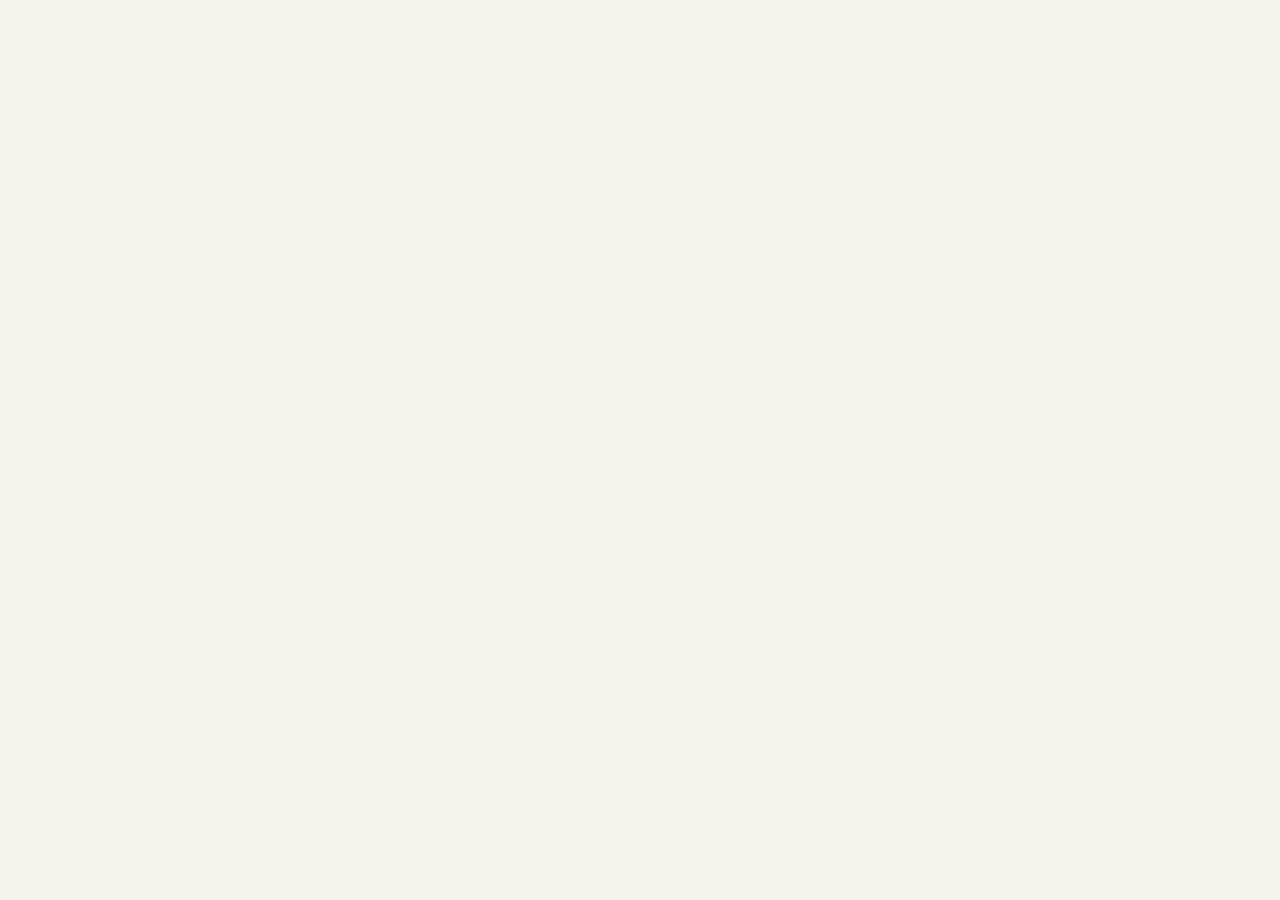
==== commit 2afb7f85: "Update and rename index (2).html to index.html" ====
--- a/index.html
+++ b/index.html
@@ -1,134 +1,1349 @@
-<!doctype html>
+<!DOCTYPE html>
 <html lang="en">
 <head>
-<meta charset="utf-8" />
-<meta name="viewport" content="width=device-width, initial-scale=1" />
-<title>LeasedMileage</title>
-<link rel="icon" href="icon.svg" type="image/svg+xml" />
-<link rel="preconnect" href="https://fonts.googleapis.com" />
-<link href="https://fonts.googleapis.com/css2?family=DM+Mono:wght@400;500&family=Space+Grotesk:wght@500;700&family=Inter:wght@400;500;600&display=swap" rel="stylesheet" />
-<link rel="stylesheet" href="https://cdnjs.cloudflare.com/ajax/libs/tabler-icons/2.44.0/tabler-icons.min.css" />
-<link rel="stylesheet" href="style.css" />
+<meta charset="UTF-8">
+<meta name="viewport" content="width=device-width, initial-scale=1.0, maximum-scale=1.0">
+<title>MotoringMonitor</title>
+<meta name="theme-color" content="#20241F">
+<link rel="manifest" href="manifest.json">
+<link rel="icon" href="icons/favicon-32.png" sizes="32x32">
+<link rel="apple-touch-icon" href="icons/apple-touch-icon.png">
+<link rel="preconnect" href="https://fonts.googleapis.com">
+<link href="https://fonts.googleapis.com/css2?family=DM+Mono:wght@400;500&family=Space+Grotesk:wght@500;700&family=Inter:wght@400;500;600&display=swap" rel="stylesheet">
+<script src="https://cdn.jsdelivr.net/npm/@supabase/supabase-js@2"></script>
+<style>
+  :root{
+    --paper:#F6F3EC; --paper-2:#EFEAE0; --ink:#20241F; --ink-soft:#5B5B54;
+    --line:#D9D3C4; --rust:#A8451F; --petrol:#1B5560; --danger:#A8451F; --ok:#3E6B3A;
+    --time-bar:#7FA8B0; --radius:14px;
+  }
+  *{box-sizing:border-box;}
+  body{margin:0;background:var(--paper);color:var(--ink);font-family:'Inter',sans-serif;-webkit-tap-highlight-color:transparent;}
+  #app{max-width:480px;margin:0 auto;padding:20px 16px 60px;}
+  h1{font-family:'Space Grotesk',sans-serif;font-size:20px;font-weight:700;margin:0;letter-spacing:-0.01em;}
+  .sub{color:var(--ink-soft);font-size:13px;margin:2px 0 0;}
+  .global-header{display:flex;justify-content:space-between;align-items:center;margin-bottom:18px;}
+  .app-name{font-family:'Space Grotesk',sans-serif;font-size:18px;font-weight:700;}
+  .account-btn{background:var(--paper-2);border:none;border-radius:50%;width:36px;height:36px;font-size:16px;cursor:pointer;}
+  .section-label{margin:0 0 10px;font-size:12px;font-weight:700;color:var(--ink-soft);text-transform:uppercase;letter-spacing:0.04em;}
+  .card{background:#fff;border:1px solid var(--line);border-radius:var(--radius);padding:14px 16px;margin-bottom:10px;position:relative;}
+  .card.hero{background:var(--ink);border-color:var(--ink);color:var(--paper);}
+  .card-top{display:flex;justify-content:space-between;align-items:baseline;margin-bottom:8px;}
+  .card-title{font-size:16px;font-weight:700;}
+  .card-reg{font-family:'DM Mono',monospace;font-size:12px;color:var(--ink-soft);font-weight:400;}
+  .badge{font-size:11px;font-weight:700;padding:4px 9px;border-radius:10px;white-space:nowrap;}
+  .badge-lease{background:#DCE7E5;color:#153F47;}
+  .badge-fin{background:#F0E6D9;color:#8A5A1F;}
+  .badge-owned{background:var(--paper-2);color:var(--ink-soft);}
+  .status-row{display:flex;gap:6px;margin-bottom:8px;flex-wrap:wrap;}
+  .pill{font-size:11px;font-weight:600;padding:4px 8px;border-radius:8px;}
+  .pill-ok{background:#DDEAD9;color:#3E6B3A;}
+  .pill-warn{background:#F4E1D8;color:#7A3117;}
+  .pill-neutral{background:var(--paper-2);color:var(--ink-soft);}
+  .costs-row{display:flex;justify-content:space-between;font-size:12px;color:var(--ink-soft);}
+  .add-btn{border:1.5px dashed #B4B2A9;border-radius:var(--radius);padding:12px;text-align:center;font-size:13px;font-weight:600;color:var(--ink-soft);margin-bottom:18px;cursor:pointer;}
+  .pts-ok{font-size:12px;font-weight:600;color:var(--ok);}
+  .pts-warn{font-size:12px;font-weight:600;color:var(--danger);}
+  label{display:block;font-size:12px;font-weight:600;color:var(--ink-soft);margin:10px 0 4px;}
+  input,select,textarea{width:100%;padding:9px 11px;border-radius:8px;border:1.5px solid var(--line);background:#fff;font-family:'Inter',sans-serif;font-size:14px;color:var(--ink);}
+  textarea{resize:vertical;}
+  button{font-family:'Inter',sans-serif;font-weight:600;font-size:13px;border:none;border-radius:9px;padding:11px 16px;cursor:pointer;}
+  .btn-primary{background:var(--ink);color:var(--paper);width:100%;margin-top:12px;}
+  .btn-danger{background:var(--danger);color:#fff;width:100%;margin-top:12px;}
+  .btn-ghost{background:transparent;color:var(--ink-soft);border:1.5px solid var(--line);width:100%;margin-top:8px;}
+  .link-btn{background:none;border:none;color:var(--ink-soft);font-size:12px;text-decoration:underline;padding:0;cursor:pointer;}
+  .screen{display:none;}
+  .screen.active{display:block;}
+  .error-text{color:var(--danger);font-size:12px;margin-top:8px;}
+  .tabs{display:flex;gap:5px;margin-bottom:16px;overflow-x:auto;}
+  .tab{font-size:12px;font-weight:600;padding:7px 11px;border-radius:7px;white-space:nowrap;cursor:pointer;}
+  .tab-active{background:var(--ink);color:var(--paper);}
+  .tab-inactive{background:var(--paper-2);color:var(--ink-soft);}
+  .vheader{display:flex;align-items:baseline;gap:8px;margin-bottom:14px;padding-bottom:12px;border-bottom:1.5px solid var(--line);}
+  .odo{font-family:'DM Mono',monospace;font-size:26px;}
+  .odo-unit{font-size:12px;opacity:0.7;}
+  .stat-grid{display:grid;grid-template-columns:1fr 1fr;gap:8px;}
+  .stat{background:rgba(255,255,255,0.08);border-radius:9px;padding:9px 11px;}
+  .stat-label{margin:0;font-size:11px;text-transform:uppercase;opacity:0.65;}
+  .stat-val{margin:2px 0 0;font-family:'DM Mono',monospace;font-size:14px;}
+  .bar-track{height:8px;border-radius:5px;background:rgba(255,255,255,0.15);overflow:hidden;margin:8px 0 3px;}
+  .bar-fill{height:100%;border-radius:5px;}
+  .bar-caption{display:flex;justify-content:space-between;font-size:12px;opacity:0.75;}
+  .popover{position:absolute;top:100%;right:10px;margin-top:6px;background:#fff;border:1px solid var(--line);border-radius:12px;box-shadow:0 10px 28px rgba(32,36,31,0.2);width:190px;z-index:20;overflow:hidden;}
+  .popover-item{display:flex;align-items:center;gap:10px;padding:11px 13px;border-bottom:1px solid var(--paper-2);font-size:12px;font-weight:600;color:var(--ink);cursor:pointer;}
+  .popover-item:last-child{border-bottom:none;}
+  .link-list{background:#fff;border:1px solid var(--line);border-radius:var(--radius);overflow:hidden;margin-bottom:12px;}
+  .link-row{display:flex;justify-content:space-between;align-items:center;padding:10px 13px;border-bottom:1px solid var(--paper-2);font-size:12px;font-weight:600;color:var(--ink);text-decoration:none;}
+  .link-row:last-child{border-bottom:none;}
+  .link-group-label{margin:14px 0 6px;font-size:12px;font-weight:700;color:var(--ink-soft);text-transform:uppercase;}
+  .history-row{display:flex;justify-content:space-between;align-items:center;padding:8px 0;border-bottom:1px solid var(--paper-2);font-size:12px;}
+  .empty{color:var(--ink-soft);font-size:12px;padding:6px 0;}
+  .radio-row{display:flex;gap:6px;margin-bottom:10px;}
+  .radio-opt{flex:1;text-align:center;padding:9px;border-radius:8px;border:1.5px solid var(--line);font-size:13px;font-weight:600;color:var(--ink-soft);cursor:pointer;}
+  .radio-opt.selected{background:var(--ink);color:var(--paper);border-color:var(--ink);}
+  .sync-note{font-size:13px;color:var(--ink-soft);text-align:center;margin-top:10px;}
+  .note-box{background:var(--paper-2);border-radius:8px;padding:10px 12px;font-size:13px;color:var(--ink-soft);margin:8px 0;}
+  .checkbox-row{display:flex;align-items:center;gap:8px;padding:8px 0;font-size:13px;}
+  .theme-grid{display:grid;grid-template-columns:repeat(5,1fr);gap:8px;margin:8px 0;}
+  .theme-swatch{height:36px;border-radius:8px;cursor:pointer;border:2px solid transparent;}
+  .theme-swatch.selected{border-color:var(--ink);}
+</style>
 </head>
 <body>
-<div class="app-shell">
-
-  <div id="offline-banner" class="offline-banner hidden">
-    You're offline — new readings will sync once you're back online
+<div id="app">
+
+  <div id="auth-screen" class="screen">
+    <h1>MotoringMonitor</h1>
+    <p class="sub">Sign in to sync across all your devices.</p>
+    <div class="card">
+      <label>Email</label>
+      <input id="auth-email" type="email" placeholder="you@example.com">
+      <label>Password</label>
+      <input id="auth-password" type="password" placeholder="At least 6 characters">
+      <button class="btn-primary" onclick="handleSignIn()">Sign in</button>
+      <button class="btn-ghost" onclick="handleSignUp()">Create account</button>
+      <p id="auth-error" class="error-text"></p>
+    </div>
   </div>
 
-  <!-- ================= AUTH SCREEN ================= -->
-  <section id="screen-auth" class="auth-wrap">
-    <div class="auth-card">
-      <div class="auth-logo"><img src="icon.svg" alt="" /></div>
-      <h2 class="auth-title">LeasedMileage</h2>
-      <p class="auth-sub">Sign in to your household</p>
-
-      <div class="segmented">
-        <button id="tab-login" class="active" type="button">Log in</button>
-        <button id="tab-register" type="button">Register</button>
+  <div id="onboard-screen" class="screen">
+    <h1>Welcome</h1>
+    <p class="sub">Let's start with you — just a nickname, nothing else required.</p>
+    <div class="card">
+      <label>Your nickname</label>
+      <input id="onboard-nickname" placeholder="e.g. Robert">
+      <button class="btn-primary" onclick="saveOnboardPerson()">Continue</button>
+    </div>
+  </div>
+
+  <div id="home-screen" class="screen">
+    <div class="global-header">
+      <span class="app-name">MotoringMonitor</span>
+      <button class="account-btn" onclick="showAccount()">&#128100;</button>
+    </div>
+
+    <p class="section-label">Vehicles</p>
+    <div id="vehicle-list"></div>
+    <div class="add-btn" onclick="showAddVehicle()">+ Add a vehicle</div>
+
+    <p class="section-label">People</p>
+    <div id="people-list"></div>
+    <div class="add-btn" onclick="showAddPerson()">+ Add a person</div>
+
+    <p class="sync-note" id="sync-note"></p>
+    <p style="text-align:center;"><button class="link-btn" id="retry-sync-btn" style="display:none;" onclick="retrySync()">Retry now</button></p>
+  </div>
+
+  <div id="add-vehicle-screen" class="screen">
+    <div class="vheader"><h1 id="av-title">Vehicle</h1></div>
+    <div class="card">
+      <label>Registration</label>
+      <input id="v-reg" placeholder="e.g. FD70 XKR">
+      <div class="note-box">Live DVLA lookup isn't connected yet (needs an API key + small proxy). Enter details manually for now.</div>
+      <label>Nickname</label>
+      <input id="v-nickname" placeholder="e.g. The Puma">
+      <label>Make</label><input id="v-make" placeholder="e.g. Ford">
+      <label>Model</label><input id="v-model" placeholder="e.g. Puma">
+      <label>First registered (from V5C)</label><input id="v-first-reg" type="date">
+      <div class="note-box">New cars don't need an MOT for their first 3 years — this date lets the app suggest the correct first-MOT-due date automatically.</div>
+      <label>Fuel type</label>
+      <select id="v-fuel"><option>Petrol</option><option>Diesel</option><option>Electric</option><option>Hybrid</option></select>
+      <label>mpg (or mi/kWh for electric)</label><input id="v-mpg" type="number" step="0.1">
+
+      <label>Ownership type</label>
+      <div class="radio-row" id="v-ownership-row">
+        <div class="radio-opt" data-val="leased" onclick="selectOwnership('leased')">Leased</div>
+        <div class="radio-opt" data-val="financed" onclick="selectOwnership('financed')">Financed</div>
+        <div class="radio-opt" data-val="owned" onclick="selectOwnership('owned')">Owned</div>
       </div>
-
-      <p id="auth-error" class="auth-error"></p>
-
-      <div class="field">
-        <label for="auth-email">Email</label>
-        <input id="auth-email" type="email" placeholder="name@email.com" />
+      <div class="checkbox-row"><input type="checkbox" id="v-company"><label style="margin:0;">This is a company car</label></div>
+
+      <label>Date acquired</label><input id="v-acquired" type="date">
+      <label>Opening mileage (odometer when received)</label><input id="v-opening-mileage" type="number">
+      <div id="v-upfront-field">
+        <label>Purchase price / initial lease amount (&pound;)</label><input id="v-upfront" type="number">
       </div>
-      <div class="field">
-        <label for="auth-password">Password</label>
-        <input id="auth-password" type="password" placeholder="Password" />
-      </div>
-
-      <div id="household-picker" class="hidden">
-        <div class="segmented">
-          <button id="hh-new-tab" class="active" type="button">New household</button>
-          <button id="hh-join-tab" type="button">Join with code</button>
-        </div>
-        <div id="hh-join-code" class="field hidden">
-          <label for="hh-code-input">Household join code</label>
-          <input id="hh-code-input" type="text" placeholder="e.g. 4F9A2C1B" />
+
+      <div id="v-finance-fields" style="display:none;">
+        <label>Monthly repayment (&pound;)</label><input id="v-monthly" type="number">
+        <label>Term start</label><input id="v-term-start" type="date">
+        <label>Term end</label><input id="v-term-end" type="date">
+        <div id="v-cap-fields">
+          <label>Capped miles</label><input id="v-cap" type="number">
+          <label>Cost per excess mile (&pound;)</label><input id="v-excess-cost" type="number" step="0.01">
         </div>
       </div>
-
-      <button id="auth-submit" class="btn btn-primary btn-block" type="button" style="margin-top:6px;">Log in</button>
-      <p class="auth-note">Uses the same login as Motoring Monitor</p>
-    </div>
-  </section>
-
-  <!-- ================= MAIN SCREEN ================= -->
-  <section id="screen-main" class="hidden">
-    <div class="main-header">
-      <div class="brand">
-        <img src="icon.svg" alt="" />
-        <h1>Your cars</h1>
+      <div id="v-owned-fields" style="display:none;">
+        <label>Purchase price (&pound;)</label><input id="v-purchase-price" type="number">
+        <label>Purchase date</label><input id="v-purchase-date" type="date">
       </div>
-      <div style="display:flex; align-items:center; gap:6px;">
-        <button id="add-car-btn" class="btn btn-ghost" type="button">
-          <i class="ti ti-plus" aria-hidden="true"></i> Add car
-        </button>
-        <button id="logout-btn" class="icon-btn" type="button" aria-label="Log out">
-          <i class="ti ti-logout" aria-hidden="true"></i>
-        </button>
+
+      <label>Primary driver</label>
+      <select id="v-primary-driver"></select>
+
+      <button class="btn-primary" id="av-save-btn" onclick="saveVehicleForm()">Save vehicle</button>
+      <button class="btn-ghost" onclick="cancelVehicleForm()">Cancel</button>
+    </div>
+  </div>
+
+  <div id="vehicle-detail-screen" class="screen">
+    <div class="vheader">
+      <span id="vd-nickname" style="font-family:'Space Grotesk',sans-serif;font-size:17px;font-weight:700;"></span>
+      <span id="vd-reg" class="card-reg" style="background:var(--paper-2);padding:3px 8px;border-radius:6px;"></span>
+      <button class="link-btn" style="margin-left:auto;" onclick="editCurrentVehicle()">Edit</button>
+    </div>
+    <div id="vd-archive-row" style="display:none;text-align:right;margin:-10px 0 12px;">
+      <button class="link-btn" style="color:var(--danger);" onclick="showArchiveVehicleConfirm()">Archive this vehicle</button>
+    </div>
+    <div class="tabs">
+      <span class="tab" data-tab="overview" onclick="showVTab('overview')">Overview</span>
+      <span class="tab" data-tab="ownership" onclick="showVTab('ownership')">Ownership</span>
+      <span class="tab" data-tab="running" onclick="showVTab('running')">Running</span>
+      <span class="tab" data-tab="legal" onclick="showVTab('legal')">Legal</span>
+      <span class="tab" data-tab="insurance" onclick="showVTab('insurance')">Insurance</span>
+      <span class="tab" data-tab="documents" onclick="showVTab('documents')">Documents</span>
+      <span class="tab" data-tab="links" onclick="showVTab('links')">Links</span>
+    </div>
+    <div id="vtab-content"></div>
+    <button class="link-btn" onclick="showHome()">&larr; Back to home</button>
+  </div>
+
+  <div id="log-reading-screen" class="screen">
+    <div class="vheader"><h1>Log a reading</h1></div>
+    <div class="card">
+      <label>Date</label><input id="reading-date" type="date">
+      <label>Odometer mileage</label><input id="reading-mileage" type="number">
+      <button class="btn-primary" onclick="saveReading()">Save reading</button>
+      <button class="btn-ghost" onclick="backFromModal()">Cancel</button>
+    </div>
+  </div>
+
+  <div id="add-cost-screen" class="screen">
+    <div class="vheader"><h1>Add a cost</h1></div>
+    <div class="card">
+      <label>Category</label>
+      <select id="cost-category"><option value="tyres">Tyres</option><option value="servicing">Servicing</option><option value="repairs">Repairs</option><option value="insurance">Insurance</option><option value="other">Other</option></select>
+      <label>Date</label><input id="cost-date" type="date">
+      <label>Cost (&pound;)</label><input id="cost-amount" type="number">
+      <label>Note (optional)</label><input id="cost-note">
+      <button class="btn-primary" onclick="saveCost()">Save cost</button>
+      <button class="btn-ghost" onclick="backFromModal()">Cancel</button>
+    </div>
+  </div>
+
+  <div id="add-person-screen" class="screen">
+    <div class="vheader"><h1 id="ap-title">Add a person</h1></div>
+    <div class="card">
+      <label>First name / nickname</label><input id="p-nickname">
+      <label>Email (optional)</label><input id="p-email" type="email">
+      <label>Mobile (optional, contact only)</label><input id="p-mobile">
+      <label>Licence start date (optional)</label><input id="p-licence-start" type="date">
+      <button class="btn-primary" id="ap-save-btn" onclick="savePersonForm()">Add</button>
+      <button class="btn-ghost" onclick="cancelPersonForm()">Cancel</button>
+    </div>
+  </div>
+
+  <div id="person-detail-screen" class="screen">
+    <div class="vheader">
+      <span id="pd-nickname" style="font-family:'Space Grotesk',sans-serif;font-size:17px;font-weight:700;"></span>
+      <button class="link-btn" style="margin-left:auto;" onclick="editCurrentPerson()">Edit</button>
+    </div>
+    <div id="pd-archive-row" style="display:none;text-align:right;margin:-10px 0 12px;">
+      <button class="link-btn" style="color:var(--danger);" onclick="showArchivePersonConfirm()">Archive this person</button>
+    </div>
+    <div class="card">
+      <p class="section-label">Licence points &amp; accidents</p>
+      <div class="note-box">Entirely optional — for your own reference only. Never used in any calculation or alert elsewhere in the app.</div>
+      <div id="pd-records"></div>
+      <div class="add-btn" onclick="showAddRecord()">+ Log offence / accident</div>
+    </div>
+    <button class="link-btn" onclick="showHome()">&larr; Back to home</button>
+  </div>
+
+  <div id="add-record-screen" class="screen">
+    <div class="vheader"><h1>Log offence / accident</h1></div>
+    <div class="card">
+      <label>Type</label>
+      <select id="rec-kind" onchange="toggleRecordFields()"><option value="offence">Offence</option><option value="accident">Accident</option></select>
+
+      <div id="rec-offence-fields">
+        <label>Offence code</label><input id="rec-code" placeholder="e.g. SP30" onchange="updateCountdownDefaults()">
+        <p class="sub" id="rec-code-desc"></p>
+        <label>Points</label><input id="rec-points" type="number">
+        <label>Fine (&pound;)</label><input id="rec-fine" type="number">
       </div>
-    </div>
-    <div id="cars-list" class="cars-list"></div>
-  </section>
-
-  <!-- ================= ADD / EDIT VEHICLE SCREEN ================= -->
-  <section id="screen-vehicle" class="hidden">
-    <div class="vehicle-header">
-      <button id="vehicle-back" class="icon-btn" type="button" aria-label="Back">
-        <i class="ti ti-chevron-left" aria-hidden="true"></i>
-      </button>
-      <h2 id="vehicle-title">Add car</h2>
-    </div>
-    <div class="vehicle-form">
-      <p id="vehicle-form-error" class="form-error"></p>
-
-      <div class="field">
-        <label for="vf-nickname">Nickname</label>
-        <input id="vf-nickname" type="text" placeholder="Astra estate" />
+      <label>Date</label><input id="rec-date" type="date" onchange="updateCountdownDefaults()">
+
+      <div id="rec-dvla-dates">
+        <label>Totting-up clear date <span class="sub">(3 years)</span></label><input id="rec-totting-clear" type="date">
+        <label>Licence clear date <span class="sub">(4 years normal, 11 for drink/drug-driving)</span></label><input id="rec-licence-clear" type="date">
       </div>
-      <div class="field">
-        <label for="vf-make">Make</label>
-        <input id="vf-make" type="text" placeholder="Vauxhall" />
+      <label>Insurance disclosure date <span class="sub">(5 years)</span></label><input id="rec-insurance-disclosure" type="date">
+      <div class="note-box">Dates are estimated from the offence code and date entered, using per-code retention periods where the code is recognised (most are 4 years; some drink/drug-driving and death-by-careless-driving codes are 11). Unrecognised codes default to 4 years. This is a working reference, not an official DVLA source — always check your actual paperwork, and edit any date directly if it doesn't match.</div>
+
+      <div id="rec-accident-fields" style="display:none;">
+        <label>Cost (&pound;)</label><input id="rec-cost" type="number">
+        <div class="checkbox-row"><input type="checkbox" id="rec-at-fault"><label style="margin:0;">At fault</label></div>
+        <label>Claim reference</label><input id="rec-claim-ref">
       </div>
-      <div class="two-col">
-        <div class="field">
-          <label for="vf-term-start">Term start</label>
-          <input id="vf-term-start" type="date" />
-        </div>
-        <div class="field">
-          <label for="vf-term-end">Term end</label>
-          <input id="vf-term-end" type="date" />
-        </div>
-      </div>
-      <div class="field">
-        <label for="vf-capped-miles">Capped miles</label>
-        <input id="vf-capped-miles" type="number" inputmode="numeric" placeholder="30000" />
-      </div>
-      <div class="field">
-        <label for="vf-cost-per-excess">Cost per excess mile (£)</label>
-        <input id="vf-cost-per-excess" type="number" step="0.01" placeholder="0.09" />
-      </div>
-      <div class="field">
-        <label for="vf-opening-mileage">Delivery miles</label>
-        <input id="vf-opening-mileage" type="number" inputmode="numeric" placeholder="12" />
-      </div>
-
-      <button id="vehicle-save" class="btn btn-primary btn-block" type="button">Save car</button>
-      <p class="auth-note">Ownership type is set to leased automatically</p>
-      <p style="text-align:center; margin-top:16px;">
-        <button id="vehicle-back-bottom" class="link-btn" type="button">&larr; Back to main page</button>
-      </p>
-    </div>
-  </section>
+
+      <label>Comments (optional)</label><textarea id="rec-comments" rows="2" placeholder="What happened, notes, etc."></textarea>
+
+      <button class="btn-primary" onclick="saveRecord()">Save</button>
+      <button class="btn-ghost" id="rec-delete-btn" style="display:none;border-color:var(--danger);color:var(--danger);" onclick="deleteRecordForm()">Delete this record</button>
+      <button class="btn-ghost" onclick="backFromModal()">Cancel</button>
+    </div>
+  </div>
+
+  <div id="add-policy-screen" class="screen">
+    <div class="vheader"><h1 id="pol-title">Insurance policy</h1></div>
+    <div class="card">
+      <label>Insurer</label><input id="pol-insurer" onchange="suggestInsurerWebsite()">
+      <label>Policy number</label><input id="pol-number">
+      <label>Annual cost (&pound;)</label><input id="pol-annual" type="number">
+      <label>Start date</label><input id="pol-start" type="date">
+      <label>End date (this is when it renews)</label><input id="pol-end" type="date">
+      <label>Website</label><input id="pol-website" placeholder="e.g. https://www.aviva.co.uk">
+      <label>Claims number</label><input id="pol-claims">
+      <label>General enquiries number</label><input id="pol-general">
+      <div class="checkbox-row"><input type="checkbox" id="pol-current"><label style="margin:0;">This is the current policy</label></div>
+      <button class="btn-primary" onclick="savePolicyForm()">Save policy</button>
+      <button class="btn-ghost" id="pol-delete-btn" style="display:none;border-color:var(--danger);color:var(--danger);" onclick="deletePolicyForm()">Delete this policy</button>
+      <button class="btn-ghost" onclick="backFromModal()">Cancel</button>
+    </div>
+  </div>
+
+  <div id="archive-vehicle-screen" class="screen">
+    <div class="vheader"><h1>Archive vehicle</h1></div>
+    <div class="card" style="border-color:var(--danger);">
+      <p id="archive-vehicle-summary" class="sub"></p>
+      <p class="sub">Archiving hides this vehicle and its history from Home. It is not permanently deleted and can be restored later if needed (via the database — there's no in-app restore yet).</p>
+      <button class="btn-primary" style="background:var(--danger);" onclick="confirmArchiveVehicle()">Archive vehicle</button>
+      <button class="btn-ghost" onclick="showScreen('vehicle-detail-screen')">Cancel</button>
+    </div>
+  </div>
+
+  <div id="archive-person-screen" class="screen">
+    <div class="vheader"><h1>Archive person</h1></div>
+    <div class="card" style="border-color:var(--danger);">
+      <p id="archive-person-summary" class="sub"></p>
+      <p class="sub">Archiving hides this person from Home. Their offence/accident records are not permanently deleted and can be restored later if needed (via the database — there's no in-app restore yet).</p>
+      <button class="btn-primary" style="background:var(--danger);" onclick="confirmArchivePerson()">Archive person</button>
+      <button class="btn-ghost" onclick="openPersonDetail(activePersonId)">Cancel</button>
+    </div>
+  </div>
+
+  <div id="account-screen" class="screen">
+    <div class="vheader"><h1>Account</h1></div>
+
+    <div class="card">
+      <p class="section-label">Signed in as</p>
+      <p id="account-email" style="font-size:14px;"></p>
+      <p class="sub" id="account-role"></p>
+      <button class="btn-ghost" onclick="handleSignOut()">Sign out</button>
+    </div>
+
+    <div class="card">
+      <p class="section-label">Household</p>
+      <p class="sub">Share this code so family members can join your household:</p>
+      <p id="account-joincode" style="font-family:'DM Mono',monospace;font-size:20px;letter-spacing:2px;text-align:center;background:var(--paper-2);padding:10px;border-radius:8px;"></p>
+      <label>Join another household</label>
+      <input id="join-code-input" placeholder="Enter code">
+      <button class="btn-ghost" onclick="handleJoinHousehold()">Join</button>
+    </div>
+
+    <div class="card">
+      <p class="section-label">Accent colour</p>
+      <div class="theme-grid" id="theme-grid"></div>
+    </div>
+    <div class="card">
+      <p class="section-label">Background colour</p>
+      <div class="theme-grid" id="bg-theme-grid"></div>
+    </div>
+
+    <div class="card">
+      <p class="section-label">Your data</p>
+      <button class="btn-ghost" onclick="DataLayer.exportCSV()">Export data (CSV)</button>
+    </div>
+
+    <div class="card">
+      <p class="section-label">About</p>
+      <p class="sub">MotoringMonitor — one place for vehicle mileage, costs, legal status and driving records for your household.</p>
+    </div>
+    <div class="card">
+      <p class="section-label">Terms &amp; conditions</p>
+      <p class="sub">For personal/household use. No PII beyond first names and optional contact details is collected. Data is stored in a private Supabase project accessible only to your household.</p>
+    </div>
+
+    <div class="card" style="border-color:var(--danger);">
+      <p class="section-label" style="color:var(--danger);">Danger zone</p>
+      <button class="btn-ghost" style="border-color:var(--danger);color:var(--danger);" onclick="handleLeaveHousehold()">Leave this household</button>
+    </div>
+
+    <button class="link-btn" onclick="showHome()">&larr; Back</button>
+  </div>
 
 </div>
 
-<script src="https://cdn.jsdelivr.net/npm/@supabase/supabase-js@2"></script>
 <script src="sync.js"></script>
-<script src="app.js"></script>
+<script>
+const SUPABASE_URL = 'https://izqlirhiuzunwghwquog.supabase.co';
+const SUPABASE_ANON_KEY = 'sb_publishable_GYHc9BeohzdBKNkEsY_ckA_kg0gDYCU';
+
+const THEMES = ['#20241F','#A8451F','#1B5560','#3E6B3A','#7A3117','#5B5B54','#153F47','#8A5A1F','#6B3E5C','#2E4A6B'];
+const BACKGROUNDS = ['#F6F3EC','#FFFFFF','#F2F1ED','#EFF2F1','#F4EFEA','#EDF1F4','#F1EFF4','#F0F3EE','#F5EEEC','#EEF0F5'];
+// Placeholder national-average prices — not a live feed yet (needs the DESNZ
+// weekly fuel price data / Ofgem cap wired in). £/litre for petrol & diesel,
+// £/kWh for electricity. Update these by hand until that's connected.
+const FUEL_PRICE_PER_LITRE = { 'Petrol': 1.561, 'Diesel': 1.741 };
+const ELECTRICITY_PRICE_PER_KWH = 0.28;
+function estimateFuelCostForMiles(v, miles){
+  if(!v.mpg || !miles || miles<=0) return 0;
+  if(v.fuel_type==='Electric') return (miles / v.mpg) * ELECTRICITY_PRICE_PER_KWH;
+  const pricePerLitre = FUEL_PRICE_PER_LITRE[v.fuel_type] || FUEL_PRICE_PER_LITRE['Petrol'];
+  return (miles / v.mpg) * pricePerLitre * 4.546; // 4.546 litres per UK gallon
+}
+const EWMA_ALPHA = 0.2;
+
+let cache = { people:[], vehicles:[], readings:[], runningCosts:[], drivingRecords:[], namedDrivers:[] };
+let activeVehicleId = null;
+let activePersonId = null;
+let activeVTab = 'overview';
+let modalReturnScreen = 'home-screen';
+let selectedOwnership = 'leased';
+let openPopoverId = null;
+
+function showScreen(id){
+  document.querySelectorAll('.screen').forEach(s=>s.classList.remove('active'));
+  document.getElementById(id).classList.add('active');
+  closeAnyPopover();
+}
+function showHome(){ showScreen('home-screen'); renderHome(); }
+
+async function handleSignIn(){
+  const email = document.getElementById('auth-email').value;
+  const password = document.getElementById('auth-password').value;
+  const { error } = await DataLayer.signIn(email, password);
+  document.getElementById('auth-error').textContent = error ? error.message : '';
+}
+async function handleSignUp(){
+  const email = document.getElementById('auth-email').value;
+  const password = document.getElementById('auth-password').value;
+  const { error } = await DataLayer.signUp(email, password);
+  document.getElementById('auth-error').textContent = error ? error.message : 'Account created — check your email to confirm, then sign in above.';
+}
+async function handleSignOut(){ await DataLayer.signOut(); showScreen('auth-screen'); }
+
+async function onAuthed(user){
+  if(!user){ showScreen('auth-screen'); return; }
+  await DataLayer.flushQueue();
+  cache = await DataLayer.refreshFromCloud();
+  if(cache.people.length === 0){ showScreen('onboard-screen'); return; }
+  showHome();
+}
+
+async function saveOnboardPerson(){
+  const nickname = document.getElementById('onboard-nickname').value.trim();
+  if(!nickname) return;
+  const email = DataLayer.getCurrentUserEmail();
+  await DataLayer.addPerson({ nickname, email });
+  cache = DataLayer.getCache();
+  showHome();
+}
+
+function fmt(n,d){ d=d||0; return Number(n||0).toLocaleString('en-GB',{maximumFractionDigits:d,minimumFractionDigits:d}); }
+function fmtGBP(n){ return '£'+Number(n||0).toLocaleString('en-GB',{maximumFractionDigits:0}); }
+function fmtGBP2(n){ return '£'+Number(n||0).toLocaleString('en-GB',{maximumFractionDigits:2,minimumFractionDigits:2}); }
+function monthsBetween(days){ return Math.round((days||0)/30.44); }
+
+function vehicleReadings(vid){ return cache.readings.filter(function(r){return r.vehicle_id===vid;}).sort(function(a,b){return new Date(a.date)-new Date(b.date);}); }
+function vehicleCosts(vid){ return cache.runningCosts.filter(function(c){return c.vehicle_id===vid;}); }
+
+function ewmaPace(readings){
+  if(readings.length<2) return null;
+  let pace=null;
+  for(let i=1;i<readings.length;i++){
+    const days=(new Date(readings[i].date)-new Date(readings[i-1].date))/86400000;
+    if(days<=0) continue;
+    const rate=(readings[i].mileage-readings[i-1].mileage)/days;
+    pace = pace===null ? rate : (EWMA_ALPHA*rate + (1-EWMA_ALPHA)*pace);
+  }
+  return pace;
+}
+
+function vehicleStats(v){
+  const readings = vehicleReadings(v.id);
+  const latest = readings.length ? readings[readings.length-1] : null;
+  const currentMileage = latest ? latest.mileage : 0;
+
+  let totalDays=0, daysElapsed=0, daysRemaining=0;
+  if(v.term_start && v.term_end){
+    const start=new Date(v.term_start), end=new Date(v.term_end), today=new Date();
+    totalDays = Math.max(1, Math.round((end-start)/86400000));
+    daysElapsed = Math.min(totalDays, Math.max(0, Math.round((today-start)/86400000)));
+    daysRemaining = Math.max(0, totalDays-daysElapsed);
+  }
+  const recentPace = ewmaPace(readings);
+  const lifetimeRate = daysElapsed>0 ? currentMileage/daysElapsed : 0;
+  const rate = recentPace!==null ? recentPace : lifetimeRate;
+  const forecastTotal = currentMileage + rate*daysRemaining;
+  const variance = v.capped_miles ? forecastTotal - v.capped_miles : 0;
+  const excessCost = variance>0 ? variance*(v.cost_per_excess_mile||0) : 0;
+  const pctUsed = v.capped_miles ? Math.min(150,(currentMileage/v.capped_miles)*100) : 0;
+  const pctTime = totalDays>0 ? Math.min(100,(daysElapsed/totalDays)*100) : 0;
+
+  const costs = vehicleCosts(v.id);
+  const loggedCostsTotal = costs.reduce(function(s,c){return s+Number(c.cost||0);},0);
+  const openingMileage = v.opening_mileage!=null ? v.opening_mileage : (readings.length ? readings[0].mileage : null);
+  const milesTracked = (openingMileage!=null && currentMileage>openingMileage) ? (currentMileage - openingMileage) : 0;
+  const estimatedFuelTotal = estimateFuelCostForMiles(v, milesTracked);
+  const monthlyMiles = (recentPace!==null ? recentPace : lifetimeRate) * 30.44;
+  const estimatedFuelMonthly = estimateFuelCostForMiles(v, monthlyMiles);
+  const runningTotal = loggedCostsTotal + estimatedFuelTotal;
+  const monthsElapsedCount = daysElapsed>0 ? daysElapsed/30.44 : 0;
+  const repaymentsToDate = (v.upfront_cost||0) + (v.monthly_repayment||0)*monthsElapsedCount;
+  const totalTermMonths = totalDays>0 ? totalDays/30.44 : 0;
+  const stillToPay = Math.max(0, (v.monthly_repayment||0) * Math.max(0,totalTermMonths-monthsElapsedCount));
+
+  let valuation = null;
+  if(v.ownership_type==='owned' && v.purchase_price && v.purchase_date){
+    if(v.valuation_override){ valuation = Number(v.valuation_override); }
+    else{
+      const ageYears = (new Date()-new Date(v.purchase_date))/(365.25*86400000);
+      let val = ageYears<=1 ? v.purchase_price*(1-0.20*ageYears) : v.purchase_price*0.80*Math.pow(0.88, ageYears-1);
+      const expectedMiles = 8000*ageYears;
+      const mileDiff = currentMileage - expectedMiles;
+      const adjPct = Math.max(-15, Math.min(15, -0.0005*mileDiff));
+      val = val*(1+adjPct/100);
+      valuation = Math.max(v.purchase_price*0.10, val);
+    }
+  }
+
+  // Blended cost-per-mile: ownership cost (repayments, or depreciation-to-date
+  // for owned cars) plus running costs (logged + estimated fuel), divided by
+  // miles actually driven since receipt. A single headline "what is this car
+  // really costing me" figure, distinct from the ownership/running breakdown.
+  const ownershipCostToDate = v.ownership_type==='owned'
+    ? (valuation!==null ? Math.max(0, v.purchase_price - valuation) : 0)
+    : repaymentsToDate;
+  const costPerMile = milesTracked>0 ? (ownershipCostToDate + runningTotal) / milesTracked : null;
+
+  return { currentMileage:currentMileage, totalDays:totalDays, daysElapsed:daysElapsed, daysRemaining:daysRemaining,
+    recentPace:recentPace, lifetimeRate:lifetimeRate, forecastTotal:forecastTotal, variance:variance,
+    excessCost:excessCost, pctUsed:pctUsed, pctTime:pctTime, runningTotal:runningTotal, loggedCostsTotal:loggedCostsTotal,
+    estimatedFuelTotal:estimatedFuelTotal, estimatedFuelMonthly:estimatedFuelMonthly, costPerMile:costPerMile, milesTracked:milesTracked,
+    repaymentsToDate:repaymentsToDate, stillToPay:stillToPay, valuation:valuation, readings:readings, costs:costs };
+}
+
+function ownershipBadge(v){
+  if(v.ownership_type==='leased') return { cls:'badge-lease', text:'LEASE TO '+shortDate(v.term_end) };
+  if(v.ownership_type==='financed') return { cls:'badge-fin', text:'FINANCED TO '+shortDate(v.term_end) };
+  return { cls:'badge-owned', text:'OWNED' };
+}
+function shortDate(d){ if(!d) return '—'; const dt=new Date(d); return dt.toLocaleDateString('en-GB',{month:'short',year:'2-digit'}); }
+function fullDate(d){ if(!d) return '—'; return new Date(d).toLocaleDateString('en-GB',{day:'2-digit',month:'short',year:'numeric'}); }
+
+function currentPolicy(vid){
+  const policies = (cache.insurancePolicies||[]).filter(function(p){return p.vehicle_id===vid;});
+  return policies.find(function(p){return p.is_current;}) || policies[policies.length-1] || null;
+}
+function statusPill(status, dueDate, label){
+  const today = new Date();
+  const due = dueDate ? new Date(dueDate) : null;
+  const soon = due && (due-today)/86400000 < 30;
+  if(!due) return '<span class="pill pill-neutral">'+label+' —</span>';
+  if(soon) return '<span class="pill pill-warn">&#9888; '+label+' '+shortDate(dueDate)+'</span>';
+  return '<span class="pill pill-ok">&#10003; '+label+' valid</span>';
+}
+
+function renderHome(){
+  const vlist = document.getElementById('vehicle-list');
+  vlist.innerHTML = cache.vehicles.map(function(v){
+    const s = vehicleStats(v);
+    const ob = ownershipBadge(v);
+    const costLine = v.ownership_type==='owned'
+      ? 'Est. value '+fmtGBP(s.valuation)
+      : 'Ownership '+fmtGBP(s.repaymentsToDate)+' &middot; '+fmtGBP(s.stillToPay)+' left';
+    const pol = currentPolicy(v.id);
+    return '<div class="card" id="vcard-'+v.id+'">'
+      +'<div onclick="toggleVehiclePopover(\''+v.id+'\')" style="cursor:pointer;">'
+      +'<div class="card-top"><span class="card-title">'+v.nickname+' <span class="card-reg">'+(v.registration||'')+'</span></span>'
+      +'<span class="badge '+ob.cls+'">'+ob.text+'</span></div>'
+      +'<div class="status-row">'+statusPill(v.tax_status,v.tax_due_date,'Tax')+statusPill(v.mot_status,v.mot_due_date,'MOT')
+      +'<span class="pill pill-neutral">INS '+(pol?shortDate(pol.end_date):'—')+'</span></div>'
+      +'<div class="costs-row"><span>'+costLine+'</span><span>Running '+fmtGBP(s.runningTotal)+'</span></div>'
+      +(s.costPerMile!==null ? '<div class="costs-row" style="margin-top:2px;"><span style="font-weight:600;">'+fmtGBP2(s.costPerMile)+'/mile so far</span><span></span></div>' : '')
+      +'</div></div>';
+  }).join('') || '<p class="empty">No vehicles yet.</p>';
+
+  const plist = document.getElementById('people-list');
+  plist.innerHTML = cache.people.map(function(p){
+    const records = cache.drivingRecords.filter(function(r){return r.person_id===p.id && r.kind==='offence';});
+    const licenceActive = records.filter(function(r){return !r.licence_clear_date || new Date(r.licence_clear_date)>new Date();});
+    const tottingActive = records.filter(function(r){return !r.totting_up_clear_date || new Date(r.totting_up_clear_date)>new Date();});
+    const licencePts = licenceActive.reduce(function(s,r){return s+(r.points||0);},0);
+    const tottingPts = tottingActive.reduce(function(s,r){return s+(r.points||0);},0);
+    const ptsLabel = licencePts>0 ? licencePts+' pts (licence)'+(tottingPts>0?', '+tottingPts+' (totting)':'') : '0 pts';
+    const primaryOn = cache.vehicles.filter(function(v){return v.primary_driver_id===p.id;}).map(function(v){return v.nickname;});
+    const namedOn = cache.namedDrivers.filter(function(nd){return nd.person_id===p.id;}).map(function(nd){
+      const v = cache.vehicles.find(function(x){return x.id===nd.vehicle_id;}); return v?v.nickname:null;
+    }).filter(Boolean);
+    let subLine = '';
+    if(primaryOn.length) subLine += 'Primary: '+primaryOn.join(', ');
+    if(namedOn.length) subLine += (subLine?' &middot; ':'')+'Named: '+namedOn.join(', ');
+    return '<div class="card" id="pcard-'+p.id+'"><div onclick="togglePersonPopover(\''+p.id+'\')" style="cursor:pointer;">'
+      +'<div class="card-top" style="margin-bottom:2px;"><span class="card-title">'+p.nickname+'</span>'
+      +'<span class="'+(licencePts>0?'pts-warn':'pts-ok')+'">'+ptsLabel+'</span></div>'
+      +'<p class="sub" style="margin:2px 0 0;">'+subLine+'</p></div></div>';
+  }).join('') || '<p class="empty">No people yet.</p>';
+
+  updateSyncNote();
+}
+
+function closeAnyPopover(){
+  document.querySelectorAll('.popover').forEach(function(p){p.remove();});
+  openPopoverId = null;
+}
+function toggleVehiclePopover(vid){
+  if(openPopoverId===vid){ closeAnyPopover(); return; }
+  closeAnyPopover();
+  openPopoverId = vid;
+  const card = document.getElementById('vcard-'+vid);
+  const pop = document.createElement('div');
+  pop.className='popover';
+  pop.innerHTML = '<div class="popover-item" onclick="event.stopPropagation();openLogReading(\''+vid+'\')">&#128205; Log a reading</div>'
+    +'<div class="popover-item" onclick="event.stopPropagation();openAddCost(\''+vid+'\')">&#128176; Add a cost</div>'
+    +'<div class="popover-item" onclick="event.stopPropagation();openVehicleDetail(\''+vid+'\')">&#128295; Review &amp; edit</div>';
+  card.appendChild(pop);
+}
+function togglePersonPopover(pid){
+  if(openPopoverId===pid){ closeAnyPopover(); return; }
+  closeAnyPopover();
+  openPopoverId = pid;
+  const card = document.getElementById('pcard-'+pid);
+  const pop = document.createElement('div');
+  pop.className='popover';
+  pop.innerHTML = '<div class="popover-item" onclick="event.stopPropagation();openPersonDetail(\''+pid+'\')">&#128203; View points &amp; offences</div>';
+  card.appendChild(pop);
+}
+document.addEventListener('click', function(e){
+  if(!e.target.closest('.popover') && !e.target.closest('.card')) closeAnyPopover();
+});
+
+function updateSyncNote(){
+  const pending = DataLayer.pendingCount();
+  const note = document.getElementById('sync-note');
+  const retryBtn = document.getElementById('retry-sync-btn');
+  if(!navigator.onLine) note.textContent = pending>0 ? 'Offline — '+pending+' change(s) waiting to sync' : 'Offline — showing last synced data';
+  else note.textContent = pending>0 ? 'Syncing '+pending+' change(s)...' : 'All synced';
+  if(retryBtn) retryBtn.style.display = pending>0 ? 'inline' : 'none';
+}
+async function retrySync(){
+  await DataLayer.flushQueue();
+  cache = DataLayer.getCache();
+  updateSyncNote();
+  renderHome();
+}
+window.addEventListener('online', updateSyncNote);
+window.addEventListener('offline', updateSyncNote);
+
+let editingVehicleId = null;
+function showAddVehicle(){
+  closeAnyPopover();
+  editingVehicleId = null;
+  document.getElementById('av-title').textContent = 'Add a vehicle';
+  document.getElementById('av-save-btn').textContent = 'Save vehicle';
+  document.getElementById('v-primary-driver').innerHTML = cache.people.map(function(p){return '<option value="'+p.id+'">'+p.nickname+'</option>';}).join('');
+  ['v-reg','v-nickname','v-make','v-model','v-first-reg','v-mpg','v-acquired','v-opening-mileage','v-upfront','v-monthly','v-term-start','v-term-end','v-cap','v-excess-cost','v-purchase-price','v-purchase-date'].forEach(function(id){ document.getElementById(id).value=''; });
+  document.getElementById('v-company').checked = false;
+  selectOwnership('leased');
+  showScreen('add-vehicle-screen');
+}
+function editCurrentVehicle(){
+  const v = cache.vehicles.find(function(x){return x.id===activeVehicleId;});
+  if(!v) return;
+  editingVehicleId = v.id;
+  document.getElementById('av-title').textContent = 'Edit vehicle';
+  document.getElementById('av-save-btn').textContent = 'Save changes';
+  document.getElementById('v-primary-driver').innerHTML = cache.people.map(function(p){return '<option value="'+p.id+'" '+(p.id===v.primary_driver_id?'selected':'')+'>'+p.nickname+'</option>';}).join('');
+  document.getElementById('v-reg').value = v.registration||'';
+  document.getElementById('v-nickname').value = v.nickname||'';
+  document.getElementById('v-make').value = v.make||'';
+  document.getElementById('v-model').value = v.model||'';
+  document.getElementById('v-first-reg').value = v.first_registered_date||'';
+  document.getElementById('v-fuel').value = v.fuel_type||'Petrol';
+  document.getElementById('v-mpg').value = v.mpg||'';
+  document.getElementById('v-company').checked = !!v.company_car;
+  document.getElementById('v-acquired').value = v.date_acquired||'';
+  document.getElementById('v-opening-mileage').value = v.opening_mileage||'';
+  document.getElementById('v-upfront').value = v.upfront_cost||'';
+  document.getElementById('v-monthly').value = v.monthly_repayment||'';
+  document.getElementById('v-term-start').value = v.term_start||'';
+  document.getElementById('v-term-end').value = v.term_end||'';
+  document.getElementById('v-cap').value = v.capped_miles||'';
+  document.getElementById('v-excess-cost').value = v.cost_per_excess_mile||'';
+  document.getElementById('v-purchase-price').value = v.purchase_price||'';
+  document.getElementById('v-purchase-date').value = v.purchase_date||'';
+  selectOwnership(v.ownership_type||'leased');
+  showScreen('add-vehicle-screen');
+}
+function cancelVehicleForm(){
+  if(editingVehicleId){ showScreen('vehicle-detail-screen'); renderVTabContent(); }
+  else showHome();
+}
+function selectOwnership(val){
+  selectedOwnership = val;
+  document.querySelectorAll('#v-ownership-row .radio-opt').forEach(function(el){ el.classList.toggle('selected', el.dataset.val===val); });
+  document.getElementById('v-finance-fields').style.display = (val==='leased'||val==='financed') ? 'block':'none';
+  document.getElementById('v-cap-fields').style.display = val==='leased' ? 'block':'none';
+  document.getElementById('v-owned-fields').style.display = val==='owned' ? 'block':'none';
+  document.getElementById('v-upfront-field').style.display = val==='owned' ? 'none':'block';
+}
+async function saveVehicleForm(){
+  const fields = {
+    nickname: document.getElementById('v-nickname').value || 'My car',
+    registration: document.getElementById('v-reg').value,
+    make: document.getElementById('v-make').value,
+    model: document.getElementById('v-model').value,
+    first_registered_date: document.getElementById('v-first-reg').value || null,
+    fuel_type: document.getElementById('v-fuel').value,
+    mpg: parseFloat(document.getElementById('v-mpg').value) || null,
+    ownership_type: selectedOwnership,
+    company_car: document.getElementById('v-company').checked,
+    date_acquired: document.getElementById('v-acquired').value || null,
+    opening_mileage: parseFloat(document.getElementById('v-opening-mileage').value) || null,
+    upfront_cost: parseFloat(document.getElementById('v-upfront').value) || 0,
+    primary_driver_id: document.getElementById('v-primary-driver').value || null,
+  };
+  if(editingVehicleId) fields.id = editingVehicleId;
+  if(selectedOwnership==='leased' || selectedOwnership==='financed'){
+    fields.monthly_repayment = parseFloat(document.getElementById('v-monthly').value) || 0;
+    fields.term_start = document.getElementById('v-term-start').value || null;
+    fields.term_end = document.getElementById('v-term-end').value || null;
+  }
+  if(selectedOwnership==='leased'){
+    fields.capped_miles = parseFloat(document.getElementById('v-cap').value) || null;
+    fields.cost_per_excess_mile = parseFloat(document.getElementById('v-excess-cost').value) || null;
+  }
+  if(selectedOwnership==='owned'){
+    fields.purchase_price = parseFloat(document.getElementById('v-purchase-price').value) || null;
+    fields.purchase_date = document.getElementById('v-purchase-date').value || null;
+  }
+  const saved = await DataLayer.saveVehicle(fields);
+  cache = DataLayer.getCache();
+  if(editingVehicleId){ activeVehicleId = saved.id; showScreen('vehicle-detail-screen'); document.getElementById('vd-nickname').textContent=saved.nickname; document.getElementById('vd-reg').textContent=saved.registration||''; renderVTabContent(); }
+  else showHome();
+}
+
+function openVehicleDetail(vid){
+  closeAnyPopover();
+  activeVehicleId = vid;
+  activeVTab = 'overview';
+  const v = cache.vehicles.find(function(x){return x.id===vid;});
+  document.getElementById('vd-nickname').textContent = v.nickname;
+  document.getElementById('vd-reg').textContent = v.registration || '';
+  document.getElementById('vd-archive-row').style.display = DataLayer.getMyRole()==='owner' ? 'block' : 'none';
+  showScreen('vehicle-detail-screen');
+  renderVTabs();
+  renderVTabContent();
+}
+function showArchiveVehicleConfirm(){
+  const v = cache.vehicles.find(function(x){return x.id===activeVehicleId;});
+  const readingCount = vehicleReadings(v.id).length;
+  const costTotal = vehicleCosts(v.id).reduce(function(s,c){return s+Number(c.cost||0);},0);
+  document.getElementById('archive-vehicle-summary').innerHTML = 'Archive <b>'+v.nickname+' ('+(v.registration||'no reg')+')</b> — '+readingCount+' reading(s) and '+fmtGBP(costTotal)+' in logged running costs will be hidden from Home.';
+  showScreen('archive-vehicle-screen');
+}
+async function confirmArchiveVehicle(){
+  await DataLayer.archiveVehicle(activeVehicleId);
+  cache = DataLayer.getCache();
+  showHome();
+}
+function renderVTabs(){
+  document.querySelectorAll('.tab').forEach(function(t){
+    t.classList.toggle('tab-active', t.dataset.tab===activeVTab);
+    t.classList.toggle('tab-inactive', t.dataset.tab!==activeVTab);
+  });
+}
+function showVTab(tab){ activeVTab=tab; renderVTabs(); renderVTabContent(); }
+
+function renderVTabContent(){
+  const v = cache.vehicles.find(function(x){return x.id===activeVehicleId;});
+  const s = vehicleStats(v);
+  const el = document.getElementById('vtab-content');
+
+  if(activeVTab==='overview'){
+    let bars = '';
+    if(v.capped_miles){
+      bars = '<p style="margin:10px 0 2px;font-size:11px;opacity:0.7;">Mileage used</p>'
+        +'<div class="bar-track"><div class="bar-fill" style="width:'+Math.min(100,s.pctUsed)+'%;background:'+(s.variance>0?'#D97B5A':'#5FAE86')+'"></div></div>'
+        +'<div class="bar-caption"><span>'+fmt(s.currentMileage)+' used</span><span>'+fmt(v.capped_miles)+' capped</span></div>'
+        +'<p style="margin:10px 0 2px;font-size:11px;opacity:0.7;">Time elapsed</p>'
+        +'<div class="bar-track"><div class="bar-fill" style="width:'+s.pctTime+'%;background:var(--time-bar)"></div></div>'
+        +'<div class="bar-caption"><span>'+monthsBetween(s.daysElapsed)+' months in</span><span>'+monthsBetween(s.totalDays)+' month term</span></div>';
+      if(s.pctUsed > s.pctTime+5) bars += '<p style="margin:8px 0 0;font-size:12px;opacity:0.7;">Using miles faster than the term is passing.</p>';
+    }
+    el.innerHTML = '<div class="card hero">'
+      +'<div style="display:flex;justify-content:space-between;align-items:baseline;"><span class="odo">'+fmt(s.currentMileage)+'</span><span class="odo-unit">miles now</span></div>'
+      +bars
+      +'<div class="stat-grid" style="margin-top:12px;">'
+      +'<div class="stat"><p class="stat-label">Forecast</p><p class="stat-val">'+fmt(s.forecastTotal)+' mi</p></div>'
+      +'<div class="stat"><p class="stat-label">Est. excess</p><p class="stat-val">'+fmtGBP(s.excessCost)+'</p></div>'
+      +(s.costPerMile!==null ? '<div class="stat" style="grid-column:1/-1;"><p class="stat-label">Cost per mile so far</p><p class="stat-val">'+fmtGBP2(s.costPerMile)+'/mile</p></div>' : '')
+      +'</div></div>'
+      +'<div class="add-btn" onclick="openLogReading(\''+v.id+'\')">&#128205; Log a reading</div>'
+      +'<p class="sub" style="text-align:center;">Lifetime '+fmt(s.lifetimeRate,1)+' mi/day &middot; Recent '+(s.recentPace===null?'n/a':fmt(s.recentPace,1)+' mi/day')+'</p>'
+      +'<p class="section-label" style="margin-top:16px;">History</p>'
+      +'<div class="card">'+(s.readings.slice().reverse().map(function(r){return '<div class="history-row"><span>'+fullDate(r.date)+'</span><span>'+fmt(r.mileage)+' mi</span></div>';}).join('') || '<p class="empty">No readings yet.</p>')+'</div>';
+  }
+
+  if(activeVTab==='ownership'){
+    if(v.ownership_type!=='owned'){
+      el.innerHTML = '<div class="card"><p class="section-label">Ownership &amp; cost basis</p>'
+        +'<div class="costs-row"><span>Monthly '+(v.ownership_type==='leased'?'lease':'finance')+' payment</span><span>'+fmtGBP(v.monthly_repayment)+'</span></div>'
+        +'<div class="costs-row"><span>Term</span><span>'+fullDate(v.term_start)+' &rarr; '+fullDate(v.term_end)+'</span></div>'
+        +(v.ownership_type==='leased' ? '<div class="costs-row"><span>Capped miles</span><span>'+fmt(v.capped_miles)+'</span></div>'
+          +'<div class="costs-row"><span>Cost per excess mile</span><span>'+fmtGBP2(v.cost_per_excess_mile)+'</span></div>' : '')
+        +'<div class="stat-grid" style="margin-top:12px;">'
+        +'<div class="stat" style="background:var(--paper-2);"><p class="stat-label" style="opacity:1;">To date</p><p class="stat-val" style="color:var(--ink);">'+fmtGBP(s.repaymentsToDate)+'</p></div>'
+        +'<div class="stat" style="background:var(--paper-2);"><p class="stat-label" style="opacity:1;">Still to pay</p><p class="stat-val" style="color:var(--ink);">'+fmtGBP(s.stillToPay)+'</p></div></div></div>';
+    } else {
+      el.innerHTML = '<div class="card"><p class="section-label">Ownership &amp; cost basis</p>'
+        +'<div class="costs-row"><span>Purchase price</span><span>'+fmtGBP(v.purchase_price)+'</span></div>'
+        +'<div class="costs-row"><span>Purchase date</span><span>'+fullDate(v.purchase_date)+'</span></div>'
+        +'<div class="stat" style="background:var(--paper-2);margin-top:12px;"><p class="stat-label" style="opacity:1;">Estimated value</p><p class="stat-val" style="color:var(--ink);font-size:18px;">'+fmtGBP(s.valuation)+'</p></div>'
+        +'<p class="sub">Rough estimate from purchase price, age and mileage. Ignores condition, service history, damage. Overridable.</p></div>';
+    }
+  }
+
+  if(activeVTab==='running'){
+    el.innerHTML = '<div class="card"><p class="section-label">Estimated fuel/electricity</p>'
+      +(v.mpg ? (
+        '<div class="stat-grid" style="margin-bottom:8px;">'
+        +'<div class="stat" style="background:var(--paper-2);"><p class="stat-label" style="opacity:1;">This month (est.)</p><p class="stat-val" style="color:var(--ink);">'+fmtGBP(s.estimatedFuelMonthly)+'</p></div>'
+        +'<div class="stat" style="background:var(--paper-2);"><p class="stat-label" style="opacity:1;">Since received (est.)</p><p class="stat-val" style="color:var(--ink);">'+fmtGBP(s.estimatedFuelTotal)+'</p></div></div>'
+        +'<p class="sub">Calculated from mileage &divide; '+(v.fuel_type==='Electric'?'mi-per-kWh':'mpg')+' &times; a placeholder national-average price ('+(v.fuel_type==='Electric' ? fmtGBP2(ELECTRICITY_PRICE_PER_KWH)+'/kWh' : fmtGBP2(FUEL_PRICE_PER_LITRE[v.fuel_type]||FUEL_PRICE_PER_LITRE['Petrol'])+'/litre')+'). "Since received" uses the opening mileage you set for this vehicle — not a live price feed yet. Included in the running total below.</p>'
+      ) : '<p class="sub">Set mpg/mi-per-kWh on this vehicle to enable an estimate.</p>')
+      +'</div>'
+      +'<div class="card"><p class="section-label">Running costs <span style="font-weight:400;color:var(--ink-soft);font-size:11px;">'+fmtGBP(s.runningTotal)+' total (logged '+fmtGBP(s.loggedCostsTotal)+' + est. fuel '+fmtGBP(s.estimatedFuelTotal)+')</span></p>'
+      +(s.costs.slice().reverse().map(function(c){return '<div class="history-row"><span>'+c.category+' &middot; '+fullDate(c.date)+'</span><span>'+fmtGBP(c.cost)+'</span></div>';}).join('') || '<p class="empty">No costs logged yet.</p>')
+      +'<div class="add-btn" onclick="openAddCost(\''+v.id+'\')" style="margin-top:10px;margin-bottom:0;">+ Add a running cost</div></div>';
+  }
+
+  if(activeVTab==='legal'){
+    const taxOpts = ['','Taxed','SORN','Untaxed'];
+    const motOpts = ['','Valid','Not valid','No details held','Not due yet (car under 3 years old)'];
+    const taxSelect = taxOpts.map(function(o){ return '<option value="'+o+'" '+(v.tax_status===o?'selected':'')+'>'+(o||'— Select —')+'</option>'; }).join('');
+    const motSelect = motOpts.map(function(o){ return '<option value="'+o+'" '+(v.mot_status===o?'selected':'')+'>'+(o||'— Select —')+'</option>'; }).join('');
+    let motNote = 'Manual entry for now — dropdown values match what DVLA VES will return once live lookup is connected.';
+    if(v.first_registered_date){
+      const firstMotDue = new Date(v.first_registered_date); firstMotDue.setFullYear(firstMotDue.getFullYear()+3);
+      const isUnder3 = firstMotDue > new Date();
+      motNote += isUnder3
+        ? ' This car is under 3 years old — no MOT is required until '+fullDate(firstMotDue.toISOString().slice(0,10))+'.'
+        : ' First MOT was due '+fullDate(firstMotDue.toISOString().slice(0,10))+'.';
+    }
+    el.innerHTML = '<div class="card"><p class="section-label">Legal status</p>'
+      +'<div class="note-box">'+motNote+'</div>'
+      +'<label>Tax status</label><select id="edit-tax-status">'+taxSelect+'</select>'
+      +'<label>Tax due date</label><input id="edit-tax-due" type="date" value="'+(v.tax_due_date||'')+'">'
+      +'<label>MOT status</label><select id="edit-mot-status">'+motSelect+'</select>'
+      +'<label>MOT due date</label><input id="edit-mot-due" type="date" value="'+(v.mot_due_date||(v.first_registered_date?(function(){var d=new Date(v.first_registered_date);d.setFullYear(d.getFullYear()+3);return d.toISOString().slice(0,10);})():''))+'">'
+      +'<button class="btn-primary" onclick="saveLegalEdit(\''+v.id+'\')">Save</button></div>';
+  }
+
+  if(activeVTab==='insurance'){
+    const primary = cache.people.find(function(p){return p.id===v.primary_driver_id;});
+    const namedIds = cache.namedDrivers.filter(function(nd){return nd.vehicle_id===v.id;}).map(function(nd){return nd.person_id;});
+    const policies = (cache.insurancePolicies||[]).filter(function(p){return p.vehicle_id===v.id;})
+      .sort(function(a,b){return new Date(b.start_date||0)-new Date(a.start_date||0);});
+    el.innerHTML = '<div class="card"><p class="section-label">Insurance policies</p>'
+      +(policies.length ? policies.map(function(p){
+        return '<div class="history-row" style="display:block;cursor:pointer;" onclick="editPolicy(\''+p.id+'\')">'
+          +'<div style="display:flex;justify-content:space-between;"><span><b>'+(p.insurer||'—')+'</b> '+(p.is_current?'<span class="pill pill-ok" style="margin-left:4px;">Current</span>':'')+'</span><span>'+fmtGBP(p.annual_cost)+'</span></div>'
+          +'<p class="sub" style="margin:3px 0 0;">'+(p.policy_number||'')+' &middot; renews '+fullDate(p.end_date)+(p.website?' &middot; <a href="'+p.website+'" target="_blank" onclick="event.stopPropagation();">website &#8599;</a>':'')+'</p></div>';
+      }).join('') : '<p class="empty">No policies logged yet.</p>')
+      +'<div class="add-btn" onclick="addPolicy(\''+v.id+'\')" style="margin-top:10px;margin-bottom:0;">+ Add a policy</div></div>'
+      +'<div class="card"><p class="section-label">Drivers on this vehicle</p>'
+      +'<div class="costs-row"><span>'+(primary?primary.nickname:'—')+'</span><span class="pill pill-ok" style="background:#DCE7E5;color:#153F47;">Primary</span></div>'
+      +cache.people.filter(function(p){return p.id!==v.primary_driver_id;}).map(function(p){
+        return '<label style="display:flex;align-items:center;gap:8px;font-weight:400;"><input type="checkbox" '+(namedIds.includes(p.id)?'checked':'')+' onchange="toggleNamedDriver(\''+v.id+'\',\''+p.id+'\',this.checked)"> '+p.nickname+'</label>';
+      }).join('')
+      +'</div>';
+  }
+
+  if(activeVTab==='links'){
+    const yr = v.year_of_manufacture || new Date().getFullYear();
+    const atUrl = 'https://www.autotrader.co.uk/car-search?channel=cars&make='+encodeURIComponent(v.make||'')+'&model='+encodeURIComponent(v.model||'')+'&postcode=EH558FD&radius=50&sort=relevance&year-from='+(yr-1)+'&year-to='+(yr+1)+'&minimum-mileage='+Math.max(0,s.currentMileage-2500)+'&maximum-mileage='+(s.currentMileage+2500);
+    el.innerHTML = '<p class="link-group-label">Compare &amp; value</p><div class="link-list">'
+      +'<a class="link-row" href="'+atUrl+'" target="_blank">Compare on AutoTrader <span>&#8599;</span></a>'
+      +'<span class="link-row" style="color:var(--ink-soft);">Value on Motorway <span style="font-size:9px;">soon</span></span></div>'
+      +'<p class="link-group-label">Legal &amp; renewals</p><div class="link-list">'
+      +'<a class="link-row" href="https://www.gov.uk/vehicle-tax" target="_blank">Renew tax (GOV.UK) <span>&#8599;</span></a>'
+      +'<a class="link-row" href="https://www.gov.uk/getting-an-mot" target="_blank">Find an MOT centre <span>&#8599;</span></a></div>'
+      +'<p class="link-group-label">Insurance quotes</p><div class="link-list">'
+      +'<a class="link-row" href="https://www.comparethemarket.com/car-insurance/" target="_blank">Compare the Market <span>&#8599;</span></a>'
+      +'<a class="link-row" href="https://www.moneysupermarket.com/car-insurance/" target="_blank">MoneySuperMarket <span>&#8599;</span></a></div>'
+      +'<p class="sub">Plain links only — no vehicle or personal data is sent.</p>'
+      +'<p class="link-group-label">Sell this car</p><div class="link-list">'
+      +'<span class="link-row" style="color:var(--ink-soft);">webuyanycar <span style="font-size:9px;">soon</span></span>'
+      +'<span class="link-row" style="color:var(--ink-soft);">Motorway <span style="font-size:9px;">soon</span></span></div>';
+  }
+
+  if(activeVTab==='documents'){
+    const docs = (cache.documents||[]).filter(function(d){return d.vehicle_id===v.id;}).sort(function(a,b){return new Date(b.created_at)-new Date(a.created_at);});
+    const isOwner = DataLayer.getMyRole()==='owner';
+    el.innerHTML = '<div class="card"><p class="section-label">Documents</p>'
+      +(docs.length ? docs.map(function(d){
+        return '<div class="history-row"><span>'+d.category+' &middot; '+d.file_name+'</span>'
+          +'<span><a href="#" onclick="openDocument(\''+d.id+'\');return false;" style="margin-right:10px;">Open</a>'
+          +(isOwner ? '<a href="#" onclick="removeDocument(\''+d.id+'\');return false;" style="color:var(--danger);">Delete</a>' : '')
+          +'</span></div>';
+      }).join('') : '<p class="empty">No documents uploaded yet.</p>')
+      +'</div>'
+      +'<div class="card">'
+      +'<p class="section-label">Upload a document</p>'
+      +'<label>Category</label>'
+      +'<select id="doc-category"><option>V5C</option><option>Insurance certificate</option><option>MOT certificate</option><option>Service invoice</option><option>Other</option></select>'
+      +'<label>File</label>'
+      +'<input id="doc-file" type="file" accept="image/*,application/pdf">'
+      +'<button class="btn-primary" onclick="uploadDocumentForm(\''+v.id+'\')">Upload</button>'
+      +'<p id="doc-upload-status" class="sub"></p>'
+      +'</div>';
+  }
+}
+
+async function openDocument(docId){
+  const doc = (cache.documents||[]).find(function(d){return d.id===docId;});
+  if(!doc) return;
+  try{
+    const url = await DataLayer.getDocumentSignedUrl(doc.storage_path);
+    window.open(url, '_blank');
+  }catch(e){ alert('Could not open document: '+e.message); }
+}
+async function removeDocument(docId){
+  if(!confirm('Delete this document? This cannot be undone.')) return;
+  try{
+    await DataLayer.deleteDocument(docId);
+    cache = DataLayer.getCache();
+    renderVTabContent();
+  }catch(e){ alert(e.message); }
+}
+async function uploadDocumentForm(vehicleId){
+  const fileInput = document.getElementById('doc-file');
+  const category = document.getElementById('doc-category').value;
+  const statusEl = document.getElementById('doc-upload-status');
+  if(!fileInput.files.length){ statusEl.textContent = 'Choose a file first.'; return; }
+  const file = fileInput.files[0];
+  if(file.size > 10*1024*1024){ statusEl.textContent = 'File too large — 10MB limit.'; return; }
+  statusEl.textContent = 'Uploading...';
+  try{
+    await DataLayer.uploadDocument(vehicleId, category, file);
+    cache = DataLayer.getCache();
+    renderVTabContent();
+  }catch(e){
+    statusEl.textContent = 'Upload failed: '+e.message;
+  }
+}
+
+async function saveLegalEdit(vid){
+  await DataLayer.saveVehicle({ id:vid,
+    tax_status: document.getElementById('edit-tax-status').value,
+    tax_due_date: document.getElementById('edit-tax-due').value || null,
+    mot_status: document.getElementById('edit-mot-status').value,
+    mot_due_date: document.getElementById('edit-mot-due').value || null,
+  });
+  cache = DataLayer.getCache();
+  renderVTabContent();
+}
+const INSURER_WEBSITES = {
+  'aviva':'https://www.aviva.co.uk', 'direct line':'https://www.directline.com', 'admiral':'https://www.admiral.com',
+  'churchill':'https://www.churchill.com', 'lv':'https://www.lv.com', 'lv=':'https://www.lv.com',
+  'hastings direct':'https://www.hastingsdirect.com', 'esure':'https://www.esure.com', 'more than':'https://www.morethan.com',
+  'saga':'https://www.saga.co.uk', 'the aa':'https://www.theaa.com', 'aa':'https://www.theaa.com',
+  'rac':'https://www.rac.co.uk', 'tesco bank':'https://www.tescobank.com', 'nfu mutual':'https://www.nfumutual.co.uk',
+  'co-op':'https://www.co-opinsurance.co.uk', 'co-op insurance':'https://www.co-opinsurance.co.uk',
+  'sheilas wheels':'https://www.sheilaswheels.com', 'elephant':'https://www.elephant.co.uk',
+  'axa':'https://www.axa.co.uk', 'zurich':'https://www.zurich.co.uk', 'ageas':'https://www.ageas.co.uk',
+};
+function suggestInsurerWebsite(){
+  const name = document.getElementById('pol-insurer').value.trim().toLowerCase();
+  const site = INSURER_WEBSITES[name];
+  if(site) document.getElementById('pol-website').value = site;
+}
+let editingPolicyId = null;
+function addPolicy(vid){
+  closeAnyPopover();
+  activeVehicleId = vid; editingPolicyId = null; modalReturnScreen = 'vehicle-detail-screen';
+  document.getElementById('pol-title').textContent = 'Add insurance policy';
+  ['pol-insurer','pol-number','pol-annual','pol-start','pol-end','pol-website','pol-claims','pol-general'].forEach(function(id){ document.getElementById(id).value=''; });
+  document.getElementById('pol-current').checked = true;
+  document.getElementById('pol-delete-btn').style.display = 'none';
+  showScreen('add-policy-screen');
+}
+function editPolicy(pid){
+  const p = (cache.insurancePolicies||[]).find(function(x){return x.id===pid;});
+  if(!p) return;
+  activeVehicleId = p.vehicle_id; editingPolicyId = pid; modalReturnScreen = 'vehicle-detail-screen';
+  document.getElementById('pol-title').textContent = 'Edit insurance policy';
+  document.getElementById('pol-insurer').value = p.insurer||'';
+  document.getElementById('pol-number').value = p.policy_number||'';
+  document.getElementById('pol-annual').value = p.annual_cost||'';
+  document.getElementById('pol-start').value = p.start_date||'';
+  document.getElementById('pol-end').value = p.end_date||'';
+  document.getElementById('pol-website').value = p.website||'';
+  document.getElementById('pol-claims').value = p.claims_phone||'';
+  document.getElementById('pol-general').value = p.general_phone||'';
+  document.getElementById('pol-current').checked = !!p.is_current;
+  document.getElementById('pol-delete-btn').style.display = 'block';
+  showScreen('add-policy-screen');
+}
+async function savePolicyForm(){
+  const fields = {
+    vehicle_id: activeVehicleId,
+    insurer: document.getElementById('pol-insurer').value,
+    policy_number: document.getElementById('pol-number').value,
+    annual_cost: parseFloat(document.getElementById('pol-annual').value)||null,
+    start_date: document.getElementById('pol-start').value || null,
+    end_date: document.getElementById('pol-end').value || null,
+    website: document.getElementById('pol-website').value,
+    claims_phone: document.getElementById('pol-claims').value,
+    general_phone: document.getElementById('pol-general').value,
+    is_current: document.getElementById('pol-current').checked,
+  };
+  if(editingPolicyId) fields.id = editingPolicyId;
+  // if marking this one current, un-current the others for this vehicle
+  if(fields.is_current){
+    const others = (cache.insurancePolicies||[]).filter(function(p){return p.vehicle_id===activeVehicleId && p.id!==editingPolicyId;});
+    for(const o of others){ await DataLayer.saveInsurancePolicy({ id:o.id, vehicle_id:o.vehicle_id, is_current:false }); }
+  }
+  await DataLayer.saveInsurancePolicy(fields);
+  cache = DataLayer.getCache();
+  backFromModal();
+}
+async function deletePolicyForm(){
+  if(!editingPolicyId) return;
+  if(!confirm('Delete this insurance policy record?')) return;
+  try{ await DataLayer.deleteInsurancePolicy(editingPolicyId); cache = DataLayer.getCache(); backFromModal(); }
+  catch(e){ alert(e.message); }
+}
+async function toggleNamedDriver(vid, pid, checked){
+  const current = cache.namedDrivers.filter(function(nd){return nd.vehicle_id===vid;}).map(function(nd){return nd.person_id;});
+  const next = checked ? Array.from(new Set(current.concat([pid]))) : current.filter(function(x){return x!==pid;});
+  await DataLayer.setNamedDrivers(vid, next);
+  cache = DataLayer.getCache();
+  renderVTabContent();
+}
+
+function openLogReading(vid){
+  closeAnyPopover(); activeVehicleId=vid; modalReturnScreen = document.querySelector('.screen.active').id;
+  document.getElementById('reading-date').value = new Date().toISOString().slice(0,10);
+  document.getElementById('reading-mileage').value='';
+  showScreen('log-reading-screen');
+}
+async function saveReading(){
+  const date = document.getElementById('reading-date').value;
+  const mileage = parseFloat(document.getElementById('reading-mileage').value);
+  if(!date || isNaN(mileage)) return;
+  await DataLayer.addReading(activeVehicleId, date, mileage);
+  cache = DataLayer.getCache();
+  backFromModal();
+}
+function openAddCost(vid){
+  closeAnyPopover(); activeVehicleId=vid; modalReturnScreen = document.querySelector('.screen.active').id;
+  document.getElementById('cost-date').value = new Date().toISOString().slice(0,10);
+  document.getElementById('cost-amount').value=''; document.getElementById('cost-note').value='';
+  showScreen('add-cost-screen');
+}
+async function saveCost(){
+  await DataLayer.addRunningCost(activeVehicleId, {
+    category: document.getElementById('cost-category').value,
+    date: document.getElementById('cost-date').value,
+    cost: parseFloat(document.getElementById('cost-amount').value)||0,
+    note: document.getElementById('cost-note').value,
+  });
+  cache = DataLayer.getCache();
+  backFromModal();
+}
+function backFromModal(){
+  if(modalReturnScreen==='vehicle-detail-screen'){ showScreen('vehicle-detail-screen'); renderVTabContent(); }
+  else if(modalReturnScreen==='person-detail-screen'){ showScreen('person-detail-screen'); renderPersonRecords(); }
+  else showHome();
+}
+
+let editingPersonId = null;
+function showAddPerson(){
+  closeAnyPopover();
+  editingPersonId = null;
+  document.getElementById('ap-title').textContent = 'Add a person';
+  document.getElementById('ap-save-btn').textContent = 'Add';
+  document.getElementById('p-nickname').value=''; document.getElementById('p-email').value=''; document.getElementById('p-mobile').value=''; document.getElementById('p-licence-start').value='';
+  showScreen('add-person-screen');
+}
+function editCurrentPerson(){
+  const p = cache.people.find(function(x){return x.id===activePersonId;});
+  if(!p) return;
+  editingPersonId = p.id;
+  document.getElementById('ap-title').textContent = 'Edit person';
+  document.getElementById('ap-save-btn').textContent = 'Save changes';
+  document.getElementById('p-nickname').value = p.nickname||'';
+  document.getElementById('p-email').value = p.email||'';
+  document.getElementById('p-mobile').value = p.mobile||'';
+  document.getElementById('p-licence-start').value = p.licence_start_date||'';
+  showScreen('add-person-screen');
+}
+function cancelPersonForm(){
+  if(editingPersonId){ openPersonDetail(editingPersonId); }
+  else showHome();
+}
+async function savePersonForm(){
+  const nickname = document.getElementById('p-nickname').value.trim();
+  if(!nickname) return;
+  const fields = { nickname: nickname, email: document.getElementById('p-email').value, mobile: document.getElementById('p-mobile').value, licence_start_date: document.getElementById('p-licence-start').value || null };
+  if(editingPersonId) fields.id = editingPersonId;
+  const saved = await DataLayer.savePerson(fields);
+  cache = DataLayer.getCache();
+  if(editingPersonId) openPersonDetail(saved.id); else showHome();
+}
+function openPersonDetail(pid){
+  closeAnyPopover();
+  activePersonId = pid;
+  const p = cache.people.find(function(x){return x.id===pid;});
+  document.getElementById('pd-nickname').textContent = p.nickname;
+  document.getElementById('pd-archive-row').style.display = DataLayer.getMyRole()==='owner' ? 'block' : 'none';
+  renderPersonRecords();
+  showScreen('person-detail-screen');
+}
+function showArchivePersonConfirm(){
+  const p = cache.people.find(function(x){return x.id===activePersonId;});
+  const recordCount = cache.drivingRecords.filter(function(r){return r.person_id===p.id;}).length;
+  document.getElementById('archive-person-summary').innerHTML = 'Archive <b>'+p.nickname+'</b> — '+recordCount+' offence/accident record(s) will be hidden from Home.';
+  showScreen('archive-person-screen');
+}
+async function confirmArchivePerson(){
+  await DataLayer.archivePerson(activePersonId);
+  cache = DataLayer.getCache();
+  showHome();
+}
+function renderPersonRecords(){
+  const records = cache.drivingRecords.filter(function(r){return r.person_id===activePersonId;});
+  const el = document.getElementById('pd-records');
+  const today = new Date();
+  function dateStatus(dateStr, clearedLabel){
+    if(!dateStr) return '—';
+    const days = Math.round((new Date(dateStr)-today)/86400000);
+    return days>0 ? 'in '+days+' days' : '<span style="color:var(--ok);">&#10003; '+clearedLabel+'</span>';
+  }
+  el.innerHTML = records.map(function(r){
+    const isAccident = r.kind==='accident';
+    const tottingLine = isAccident ? 'N/A' : dateStatus(r.totting_up_clear_date, 'Cleared (totting-up)');
+    const licenceLine = isAccident ? 'N/A' : dateStatus(r.licence_clear_date, 'Cleared from licence');
+    const insLine = dateStatus(r.insurance_disclosure_date, 'No longer needs disclosing');
+    let extra = '';
+    if(r.fine) extra += ' &middot; Fine '+fmtGBP(r.fine);
+    const commentText = r.comments || r.description;
+    if(commentText) extra += '<br><span style="font-style:italic;">'+commentText+'</span>';
+    return '<div class="history-row" style="display:block;cursor:pointer;" onclick="editRecord(\''+r.id+'\')"><div style="display:flex;justify-content:space-between;">'
+      +'<span><b>'+(r.kind==='offence'?(r.offence_code||'Offence'):'Accident')+'</b> '+fullDate(r.date)+'</span>'
+      +(r.points?'<span>'+r.points+' pts</span>':'')+'</div>'
+      +'<p class="sub" style="margin:3px 0 0;">Totting-up: '+tottingLine+' &middot; Licence: '+licenceLine+' &middot; Insurance: '+insLine+extra+'</p></div>';
+  }).join('') || '<p class="empty">Nothing logged.</p>';
+}
+let editingRecordId = null;
+function showAddRecord(){
+  closeAnyPopover();
+  editingRecordId = null;
+  document.getElementById('rec-date').value=new Date().toISOString().slice(0,10);
+  ['rec-code','rec-points','rec-fine','rec-licence-clear','rec-totting-clear','rec-insurance-disclosure','rec-cost','rec-claim-ref','rec-comments'].forEach(function(id){ document.getElementById(id).value=''; });
+  document.getElementById('rec-code-desc').textContent = '';
+  document.getElementById('rec-at-fault').checked=false;
+  document.getElementById('rec-kind').value='offence';
+  document.getElementById('rec-delete-btn').style.display='none';
+  toggleRecordFields();
+  showScreen('add-record-screen');
+  modalReturnScreen='person-detail-screen';
+}
+function editRecord(rid){
+  const r = cache.drivingRecords.find(function(x){return x.id===rid;});
+  if(!r) return;
+  editingRecordId = rid;
+  document.getElementById('rec-kind').value = r.kind;
+  toggleRecordFields();
+  document.getElementById('rec-code').value = r.offence_code||'';
+  updateOffenceCodeDescription();
+  document.getElementById('rec-points').value = r.points||'';
+  document.getElementById('rec-fine').value = r.fine||'';
+  document.getElementById('rec-date').value = r.date||'';
+  document.getElementById('rec-totting-clear').value = r.totting_up_clear_date||'';
+  document.getElementById('rec-licence-clear').value = r.licence_clear_date||'';
+  document.getElementById('rec-insurance-disclosure').value = r.insurance_disclosure_date||'';
+  document.getElementById('rec-comments').value = r.comments || r.description || '';
+  document.getElementById('rec-cost').value = r.cost||'';
+  document.getElementById('rec-at-fault').checked = !!r.at_fault;
+  document.getElementById('rec-claim-ref').value = r.claim_reference||'';
+  document.getElementById('rec-delete-btn').style.display='block';
+  modalReturnScreen='person-detail-screen';
+  showScreen('add-record-screen');
+}
+function toggleRecordFields(){
+  const kind = document.getElementById('rec-kind').value;
+  document.getElementById('rec-offence-fields').style.display = kind==='offence'?'block':'none';
+  document.getElementById('rec-accident-fields').style.display = kind==='accident'?'block':'none';
+  document.getElementById('rec-dvla-dates').style.display = kind==='offence'?'block':'none';
+}
+// Code: description only, for the helper text under the code field.
+// Duration is NOT derived from the code — every offence defaults to
+// the same fixed periods (3/4/5 years) below. Serious offences can
+// genuinely carry longer real-world periods (e.g. 11 years for
+// drink/drug-driving) — if that applies, edit the licence clear date
+// by hand after it's pre-filled.
+const OFFENCE_CODES = {
+  'SP10':'Exceeding speed limit for type of vehicle (excluding goods/passenger vehicles)',
+  'SP30':'Exceeding statutory speed limit on a public road',
+  'SP50':'Exceeding speed limit on a motorway',
+  'CU80':'Using a mobile phone while driving',
+  'CU10':'Using a vehicle with defective brakes',
+  'CU20':'Using a vehicle with parts/accessories in a dangerous condition (excl. brakes, steering, tyres)',
+  'CU30':'Using a vehicle with defective tyre(s)',
+  'DR10':'Driving with alcohol level above the limit',
+  'DR20':'Driving while unfit through drink',
+  'DR30':'Driving then refusing to give a specimen',
+  'DR31':'Driving then refusing analysis of a blood sample taken without consent',
+  'DR40':'In charge of a vehicle with alcohol level above the limit',
+  'DR50':'In charge of a vehicle while unfit through drink',
+  'DR60':'In charge of a vehicle, failing to provide a specimen',
+  'DR61':'In charge of a vehicle, refusing analysis of a blood sample taken without consent',
+  'DR70':'Failing to provide a specimen for analysis (drugs)',
+  'DR80':'Driving with drug level above the limit',
+  'DR90':'Driving while impaired by drugs',
+  'IN10':'Using a vehicle uninsured against third party risks',
+  'LC20':'Driving otherwise than in accordance with a licence',
+  'MS90':'Failing to give information as to identity of driver',
+  'PC10':'Undefined contravention of pedestrian crossing regulations',
+  'PC30':'Contravention of pedestrian crossing regs with moving vehicle',
+  'TS10':'Failing to comply with traffic signs',
+  'TS70':'Failing to comply with a traffic light signal',
+  'MW10':'Contravention of special roads regulations (motorway offences)',
+  'CD10':'Driving without due care and attention',
+  'CD20':'Driving without reasonable consideration for other road users',
+  'CD30':'Driving without due care and attention or without reasonable consideration for other road users',
+  'CD40':'Causing death through careless driving when unfit through drink',
+  'CD50':'Causing death by careless driving when unfit through drugs',
+  'CD60':'Causing death by careless driving with alcohol level above the limit',
+  'CD70':'Causing death by careless driving then failing to supply a specimen',
+  'CD80':'Causing death by careless driving without due care and attention',
+  'CD90':'Causing death by driving: unlicensed, disqualified or uninsured drivers',
+  'BA10':'Driving while disqualified by order of court',
+  'BA30':'Attempting to drive while disqualified by order of court',
+  'DD40':'Dangerous driving',
+  'DD90':'Furious driving',
+  'UT50':'Aggravated taking of a vehicle',
+};
+function updateOffenceCodeDescription(){
+  const code = document.getElementById('rec-code').value.trim().toUpperCase();
+  document.getElementById('rec-code-desc').textContent = OFFENCE_CODES[code] || (code ? 'Code not recognised — description unavailable' : '');
+}
+function updateLicenceClearDefault(){
+  updateOffenceCodeDescription();
+  const date = document.getElementById('rec-date').value;
+  if(!date) return;
+  const d = new Date(date);
+  const clear = new Date(d); clear.setFullYear(clear.getFullYear()+4);
+  document.getElementById('rec-licence-clear').value = clear.toISOString().slice(0,10);
+}
+function updateCountdownDefaults(){
+  updateLicenceClearDefault();
+  const date = document.getElementById('rec-date').value;
+  if(!date) return;
+  const d = new Date(date);
+  const totting = new Date(d); totting.setFullYear(totting.getFullYear()+3);
+  document.getElementById('rec-totting-clear').value = totting.toISOString().slice(0,10);
+  const insurance = new Date(d); insurance.setFullYear(insurance.getFullYear()+5);
+  document.getElementById('rec-insurance-disclosure').value = insurance.toISOString().slice(0,10);
+}
+async function saveRecord(){
+  const kind = document.getElementById('rec-kind').value;
+  const fields = {
+    kind: kind, date: document.getElementById('rec-date').value,
+    comments: document.getElementById('rec-comments').value,
+    licence_clear_date: kind==='offence' ? (document.getElementById('rec-licence-clear').value || null) : null,
+    totting_up_clear_date: kind==='offence' ? (document.getElementById('rec-totting-clear').value || null) : null,
+    insurance_disclosure_date: document.getElementById('rec-insurance-disclosure').value || null,
+  };
+  if(editingRecordId) fields.id = editingRecordId; else fields.person_id = activePersonId;
+  if(kind==='offence'){
+    fields.offence_code = document.getElementById('rec-code').value;
+    fields.points = parseInt(document.getElementById('rec-points').value)||0;
+    fields.fine = parseFloat(document.getElementById('rec-fine').value)||null;
+  } else {
+    fields.cost = parseFloat(document.getElementById('rec-cost').value)||0;
+    fields.at_fault = document.getElementById('rec-at-fault').checked;
+    fields.claim_reference = document.getElementById('rec-claim-ref').value;
+  }
+  await DataLayer.saveDrivingRecord(fields);
+  cache = DataLayer.getCache();
+  showScreen('person-detail-screen');
+  renderPersonRecords();
+}
+async function deleteRecordForm(){
+  if(!editingRecordId) return;
+  if(!confirm('Delete this record?')) return;
+  try{ await DataLayer.deleteDrivingRecord(editingRecordId); cache = DataLayer.getCache(); showScreen('person-detail-screen'); renderPersonRecords(); }
+  catch(e){ alert(e.message); }
+}
+
+async function showAccount(){
+  closeAnyPopover();
+  document.getElementById('account-email').textContent = DataLayer.getCurrentUserEmail();
+  document.getElementById('account-role').textContent = 'Role: ' + (DataLayer.getMyRole()||'—');
+  document.getElementById('account-joincode').textContent = DataLayer.getJoinCode() || '——————';
+  renderThemeGrid();
+  renderBgThemeGrid();
+  showScreen('account-screen');
+}
+function renderThemeGrid(){
+  const grid = document.getElementById('theme-grid');
+  const current = localStorage.getItem('mm-theme') || THEMES[0];
+  grid.innerHTML = THEMES.map(function(c){ return '<div class="theme-swatch '+(c===current?'selected':'')+'" data-color="'+c+'" style="background:'+c+'"></div>'; }).join('');
+  grid.querySelectorAll('.theme-swatch').forEach(function(sw){
+    sw.addEventListener('click', function(){ selectTheme(sw.dataset.color); });
+  });
+}
+function selectTheme(c){
+  localStorage.setItem('mm-theme', c);
+  document.documentElement.style.setProperty('--ink', c);
+  renderThemeGrid();
+}
+function renderBgThemeGrid(){
+  const grid = document.getElementById('bg-theme-grid');
+  const current = localStorage.getItem('mm-bg-theme') || BACKGROUNDS[0];
+  grid.innerHTML = BACKGROUNDS.map(function(c){ return '<div class="theme-swatch '+(c===current?'selected':'')+'" data-color="'+c+'" style="background:'+c+';border-color:#D9D3C4;"></div>'; }).join('');
+  grid.querySelectorAll('.theme-swatch').forEach(function(sw){
+    sw.addEventListener('click', function(){ selectBgTheme(sw.dataset.color); });
+  });
+}
+function selectBgTheme(c){
+  localStorage.setItem('mm-bg-theme', c);
+  document.documentElement.style.setProperty('--paper', c);
+  renderBgThemeGrid();
+}
+async function handleJoinHousehold(){
+  const code = document.getElementById('join-code-input').value.trim();
+  if(!code) return;
+  try{ await DataLayer.joinHousehold(code); cache = await DataLayer.refreshFromCloud(); showHome(); }
+  catch(e){ alert('Could not join: '+e.message); }
+}
+async function handleLeaveHousehold(){
+  if(!confirm('Leave this household? You will lose access to its vehicles and people.')) return;
+  alert('Leave-household for secondary households — wire up household selection here once multi-household switching UI exists.');
+}
+
+DataLayer.init(SUPABASE_URL, SUPABASE_ANON_KEY);
+DataLayer.onAuthChange(onAuthed);
+(function(){
+  const saved = localStorage.getItem('mm-theme'); if(saved) document.documentElement.style.setProperty('--ink', saved);
+  const savedBg = localStorage.getItem('mm-bg-theme'); if(savedBg) document.documentElement.style.setProperty('--paper', savedBg);
+})();
+</script>
 </body>
 </html>
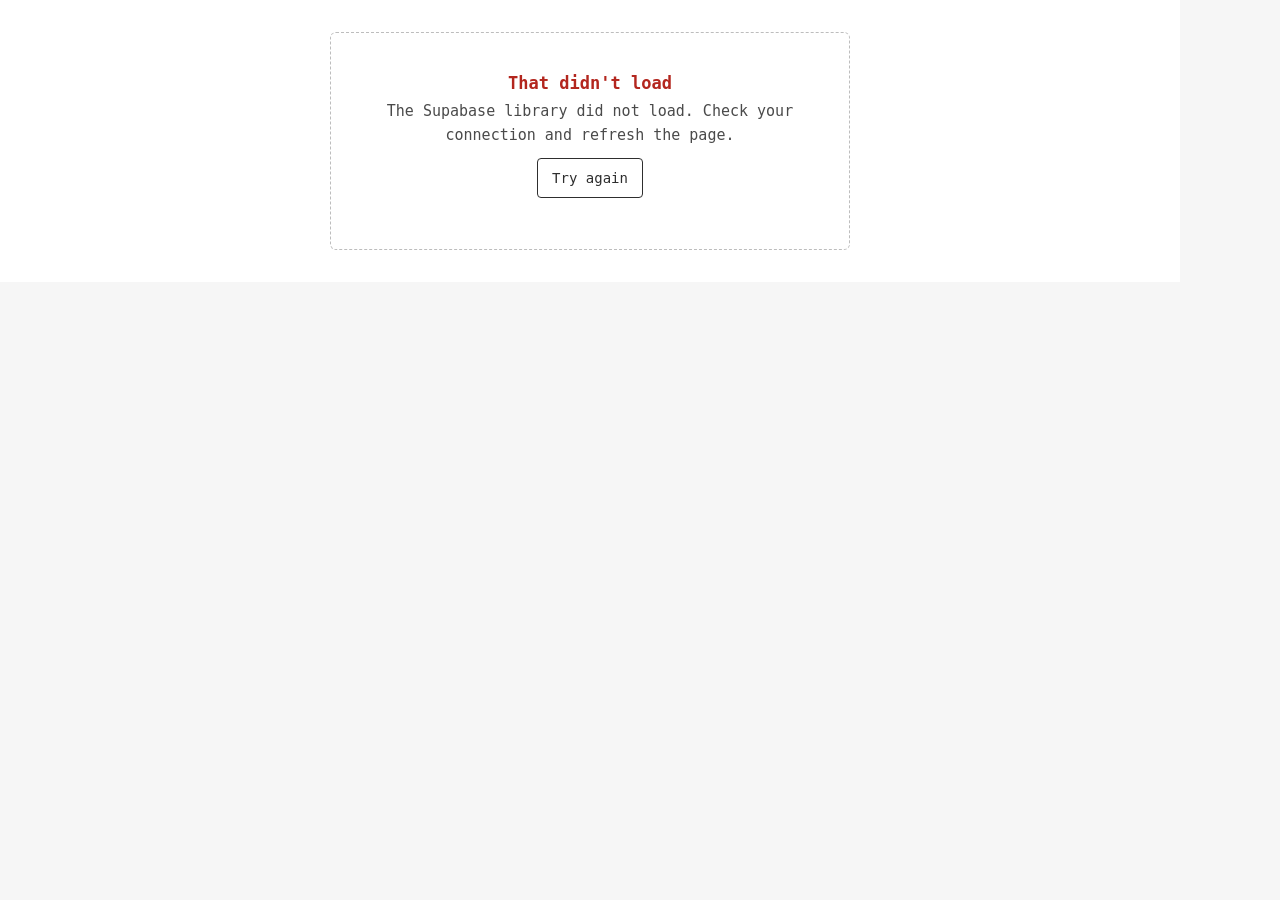
==== commit c3353fb6: "Add files via upload" ====
--- a/index.html
+++ b/index.html
@@ -1,1349 +1,51 @@
-<!DOCTYPE html>
-<html lang="en">
+<!doctype html>
+<html lang="en-GB">
 <head>
-<meta charset="UTF-8">
-<meta name="viewport" content="width=device-width, initial-scale=1.0, maximum-scale=1.0">
-<title>MotoringMonitor</title>
-<meta name="theme-color" content="#20241F">
-<link rel="manifest" href="manifest.json">
-<link rel="icon" href="icons/favicon-32.png" sizes="32x32">
-<link rel="apple-touch-icon" href="icons/apple-touch-icon.png">
-<link rel="preconnect" href="https://fonts.googleapis.com">
-<link href="https://fonts.googleapis.com/css2?family=DM+Mono:wght@400;500&family=Space+Grotesk:wght@500;700&family=Inter:wght@400;500;600&display=swap" rel="stylesheet">
-<script src="https://cdn.jsdelivr.net/npm/@supabase/supabase-js@2"></script>
-<style>
-  :root{
-    --paper:#F6F3EC; --paper-2:#EFEAE0; --ink:#20241F; --ink-soft:#5B5B54;
-    --line:#D9D3C4; --rust:#A8451F; --petrol:#1B5560; --danger:#A8451F; --ok:#3E6B3A;
-    --time-bar:#7FA8B0; --radius:14px;
-  }
-  *{box-sizing:border-box;}
-  body{margin:0;background:var(--paper);color:var(--ink);font-family:'Inter',sans-serif;-webkit-tap-highlight-color:transparent;}
-  #app{max-width:480px;margin:0 auto;padding:20px 16px 60px;}
-  h1{font-family:'Space Grotesk',sans-serif;font-size:20px;font-weight:700;margin:0;letter-spacing:-0.01em;}
-  .sub{color:var(--ink-soft);font-size:13px;margin:2px 0 0;}
-  .global-header{display:flex;justify-content:space-between;align-items:center;margin-bottom:18px;}
-  .app-name{font-family:'Space Grotesk',sans-serif;font-size:18px;font-weight:700;}
-  .account-btn{background:var(--paper-2);border:none;border-radius:50%;width:36px;height:36px;font-size:16px;cursor:pointer;}
-  .section-label{margin:0 0 10px;font-size:12px;font-weight:700;color:var(--ink-soft);text-transform:uppercase;letter-spacing:0.04em;}
-  .card{background:#fff;border:1px solid var(--line);border-radius:var(--radius);padding:14px 16px;margin-bottom:10px;position:relative;}
-  .card.hero{background:var(--ink);border-color:var(--ink);color:var(--paper);}
-  .card-top{display:flex;justify-content:space-between;align-items:baseline;margin-bottom:8px;}
-  .card-title{font-size:16px;font-weight:700;}
-  .card-reg{font-family:'DM Mono',monospace;font-size:12px;color:var(--ink-soft);font-weight:400;}
-  .badge{font-size:11px;font-weight:700;padding:4px 9px;border-radius:10px;white-space:nowrap;}
-  .badge-lease{background:#DCE7E5;color:#153F47;}
-  .badge-fin{background:#F0E6D9;color:#8A5A1F;}
-  .badge-owned{background:var(--paper-2);color:var(--ink-soft);}
-  .status-row{display:flex;gap:6px;margin-bottom:8px;flex-wrap:wrap;}
-  .pill{font-size:11px;font-weight:600;padding:4px 8px;border-radius:8px;}
-  .pill-ok{background:#DDEAD9;color:#3E6B3A;}
-  .pill-warn{background:#F4E1D8;color:#7A3117;}
-  .pill-neutral{background:var(--paper-2);color:var(--ink-soft);}
-  .costs-row{display:flex;justify-content:space-between;font-size:12px;color:var(--ink-soft);}
-  .add-btn{border:1.5px dashed #B4B2A9;border-radius:var(--radius);padding:12px;text-align:center;font-size:13px;font-weight:600;color:var(--ink-soft);margin-bottom:18px;cursor:pointer;}
-  .pts-ok{font-size:12px;font-weight:600;color:var(--ok);}
-  .pts-warn{font-size:12px;font-weight:600;color:var(--danger);}
-  label{display:block;font-size:12px;font-weight:600;color:var(--ink-soft);margin:10px 0 4px;}
-  input,select,textarea{width:100%;padding:9px 11px;border-radius:8px;border:1.5px solid var(--line);background:#fff;font-family:'Inter',sans-serif;font-size:14px;color:var(--ink);}
-  textarea{resize:vertical;}
-  button{font-family:'Inter',sans-serif;font-weight:600;font-size:13px;border:none;border-radius:9px;padding:11px 16px;cursor:pointer;}
-  .btn-primary{background:var(--ink);color:var(--paper);width:100%;margin-top:12px;}
-  .btn-danger{background:var(--danger);color:#fff;width:100%;margin-top:12px;}
-  .btn-ghost{background:transparent;color:var(--ink-soft);border:1.5px solid var(--line);width:100%;margin-top:8px;}
-  .link-btn{background:none;border:none;color:var(--ink-soft);font-size:12px;text-decoration:underline;padding:0;cursor:pointer;}
-  .screen{display:none;}
-  .screen.active{display:block;}
-  .error-text{color:var(--danger);font-size:12px;margin-top:8px;}
-  .tabs{display:flex;gap:5px;margin-bottom:16px;overflow-x:auto;}
-  .tab{font-size:12px;font-weight:600;padding:7px 11px;border-radius:7px;white-space:nowrap;cursor:pointer;}
-  .tab-active{background:var(--ink);color:var(--paper);}
-  .tab-inactive{background:var(--paper-2);color:var(--ink-soft);}
-  .vheader{display:flex;align-items:baseline;gap:8px;margin-bottom:14px;padding-bottom:12px;border-bottom:1.5px solid var(--line);}
-  .odo{font-family:'DM Mono',monospace;font-size:26px;}
-  .odo-unit{font-size:12px;opacity:0.7;}
-  .stat-grid{display:grid;grid-template-columns:1fr 1fr;gap:8px;}
-  .stat{background:rgba(255,255,255,0.08);border-radius:9px;padding:9px 11px;}
-  .stat-label{margin:0;font-size:11px;text-transform:uppercase;opacity:0.65;}
-  .stat-val{margin:2px 0 0;font-family:'DM Mono',monospace;font-size:14px;}
-  .bar-track{height:8px;border-radius:5px;background:rgba(255,255,255,0.15);overflow:hidden;margin:8px 0 3px;}
-  .bar-fill{height:100%;border-radius:5px;}
-  .bar-caption{display:flex;justify-content:space-between;font-size:12px;opacity:0.75;}
-  .popover{position:absolute;top:100%;right:10px;margin-top:6px;background:#fff;border:1px solid var(--line);border-radius:12px;box-shadow:0 10px 28px rgba(32,36,31,0.2);width:190px;z-index:20;overflow:hidden;}
-  .popover-item{display:flex;align-items:center;gap:10px;padding:11px 13px;border-bottom:1px solid var(--paper-2);font-size:12px;font-weight:600;color:var(--ink);cursor:pointer;}
-  .popover-item:last-child{border-bottom:none;}
-  .link-list{background:#fff;border:1px solid var(--line);border-radius:var(--radius);overflow:hidden;margin-bottom:12px;}
-  .link-row{display:flex;justify-content:space-between;align-items:center;padding:10px 13px;border-bottom:1px solid var(--paper-2);font-size:12px;font-weight:600;color:var(--ink);text-decoration:none;}
-  .link-row:last-child{border-bottom:none;}
-  .link-group-label{margin:14px 0 6px;font-size:12px;font-weight:700;color:var(--ink-soft);text-transform:uppercase;}
-  .history-row{display:flex;justify-content:space-between;align-items:center;padding:8px 0;border-bottom:1px solid var(--paper-2);font-size:12px;}
-  .empty{color:var(--ink-soft);font-size:12px;padding:6px 0;}
-  .radio-row{display:flex;gap:6px;margin-bottom:10px;}
-  .radio-opt{flex:1;text-align:center;padding:9px;border-radius:8px;border:1.5px solid var(--line);font-size:13px;font-weight:600;color:var(--ink-soft);cursor:pointer;}
-  .radio-opt.selected{background:var(--ink);color:var(--paper);border-color:var(--ink);}
-  .sync-note{font-size:13px;color:var(--ink-soft);text-align:center;margin-top:10px;}
-  .note-box{background:var(--paper-2);border-radius:8px;padding:10px 12px;font-size:13px;color:var(--ink-soft);margin:8px 0;}
-  .checkbox-row{display:flex;align-items:center;gap:8px;padding:8px 0;font-size:13px;}
-  .theme-grid{display:grid;grid-template-columns:repeat(5,1fr);gap:8px;margin:8px 0;}
-  .theme-swatch{height:36px;border-radius:8px;cursor:pointer;border:2px solid transparent;}
-  .theme-swatch.selected{border-color:var(--ink);}
-</style>
+  <meta charset="utf-8">
+  <meta name="viewport" content="width=device-width, initial-scale=1, viewport-fit=cover">
+  <title>FleetMonitor</title>
+  <meta name="theme-color" content="#FF0066">
+  <link rel="manifest" href="manifest.webmanifest">
+  <link rel="icon" href="icon.svg" type="image/svg+xml">
+  <link rel="stylesheet" href="theme.css">
+  <link rel="stylesheet" href="app.css">
+  <!-- fetch the app's files and fonts in parallel rather than one after another -->
+  <link rel="modulepreload" href="main.js">
+  <link rel="modulepreload" href="actions.js">
+  <link rel="modulepreload" href="api.js">
+  <link rel="modulepreload" href="auth.js">
+  <link rel="modulepreload" href="docs.js">
+  <link rel="modulepreload" href="domain.js">
+  <link rel="modulepreload" href="exports.js">
+  <link rel="modulepreload" href="router.js">
+  <link rel="modulepreload" href="shell.js">
+  <link rel="modulepreload" href="state.js">
+  <link rel="modulepreload" href="ui.js">
+  <link rel="modulepreload" href="audit.js">
+  <link rel="modulepreload" href="availability.js">
+  <link rel="modulepreload" href="dashboard.js">
+  <link rel="modulepreload" href="drivers.js">
+  <link rel="modulepreload" href="garages.js">
+  <link rel="modulepreload" href="history.js">
+  <link rel="modulepreload" href="incidents.js">
+  <link rel="modulepreload" href="insight.js">
+  <link rel="modulepreload" href="insurance.js">
+  <link rel="modulepreload" href="placeholder.js">
+  <link rel="modulepreload" href="reports.js">
+  <link rel="modulepreload" href="settings.js">
+  <link rel="modulepreload" href="tasks.js">
+  <link rel="modulepreload" href="vehicles.js">
+  <link rel="preload" as="font" type="font/woff2" href="cascadia-code-latin-400-normal.woff2" crossorigin>
+  <link rel="preload" as="font" type="font/woff2" href="cascadia-code-latin-700-normal.woff2" crossorigin>
+  <link rel="preload" as="font" type="font/woff2" href="barlow-condensed-latin-600-normal.woff2" crossorigin>
 </head>
 <body>
-<div id="app">
-
-  <div id="auth-screen" class="screen">
-    <h1>MotoringMonitor</h1>
-    <p class="sub">Sign in to sync across all your devices.</p>
-    <div class="card">
-      <label>Email</label>
-      <input id="auth-email" type="email" placeholder="you@example.com">
-      <label>Password</label>
-      <input id="auth-password" type="password" placeholder="At least 6 characters">
-      <button class="btn-primary" onclick="handleSignIn()">Sign in</button>
-      <button class="btn-ghost" onclick="handleSignUp()">Create account</button>
-      <p id="auth-error" class="error-text"></p>
-    </div>
-  </div>
-
-  <div id="onboard-screen" class="screen">
-    <h1>Welcome</h1>
-    <p class="sub">Let's start with you — just a nickname, nothing else required.</p>
-    <div class="card">
-      <label>Your nickname</label>
-      <input id="onboard-nickname" placeholder="e.g. Robert">
-      <button class="btn-primary" onclick="saveOnboardPerson()">Continue</button>
-    </div>
-  </div>
-
-  <div id="home-screen" class="screen">
-    <div class="global-header">
-      <span class="app-name">MotoringMonitor</span>
-      <button class="account-btn" onclick="showAccount()">&#128100;</button>
-    </div>
-
-    <p class="section-label">Vehicles</p>
-    <div id="vehicle-list"></div>
-    <div class="add-btn" onclick="showAddVehicle()">+ Add a vehicle</div>
-
-    <p class="section-label">People</p>
-    <div id="people-list"></div>
-    <div class="add-btn" onclick="showAddPerson()">+ Add a person</div>
-
-    <p class="sync-note" id="sync-note"></p>
-    <p style="text-align:center;"><button class="link-btn" id="retry-sync-btn" style="display:none;" onclick="retrySync()">Retry now</button></p>
-  </div>
-
-  <div id="add-vehicle-screen" class="screen">
-    <div class="vheader"><h1 id="av-title">Vehicle</h1></div>
-    <div class="card">
-      <label>Registration</label>
-      <input id="v-reg" placeholder="e.g. FD70 XKR">
-      <div class="note-box">Live DVLA lookup isn't connected yet (needs an API key + small proxy). Enter details manually for now.</div>
-      <label>Nickname</label>
-      <input id="v-nickname" placeholder="e.g. The Puma">
-      <label>Make</label><input id="v-make" placeholder="e.g. Ford">
-      <label>Model</label><input id="v-model" placeholder="e.g. Puma">
-      <label>First registered (from V5C)</label><input id="v-first-reg" type="date">
-      <div class="note-box">New cars don't need an MOT for their first 3 years — this date lets the app suggest the correct first-MOT-due date automatically.</div>
-      <label>Fuel type</label>
-      <select id="v-fuel"><option>Petrol</option><option>Diesel</option><option>Electric</option><option>Hybrid</option></select>
-      <label>mpg (or mi/kWh for electric)</label><input id="v-mpg" type="number" step="0.1">
-
-      <label>Ownership type</label>
-      <div class="radio-row" id="v-ownership-row">
-        <div class="radio-opt" data-val="leased" onclick="selectOwnership('leased')">Leased</div>
-        <div class="radio-opt" data-val="financed" onclick="selectOwnership('financed')">Financed</div>
-        <div class="radio-opt" data-val="owned" onclick="selectOwnership('owned')">Owned</div>
-      </div>
-      <div class="checkbox-row"><input type="checkbox" id="v-company"><label style="margin:0;">This is a company car</label></div>
-
-      <label>Date acquired</label><input id="v-acquired" type="date">
-      <label>Opening mileage (odometer when received)</label><input id="v-opening-mileage" type="number">
-      <div id="v-upfront-field">
-        <label>Purchase price / initial lease amount (&pound;)</label><input id="v-upfront" type="number">
-      </div>
-
-      <div id="v-finance-fields" style="display:none;">
-        <label>Monthly repayment (&pound;)</label><input id="v-monthly" type="number">
-        <label>Term start</label><input id="v-term-start" type="date">
-        <label>Term end</label><input id="v-term-end" type="date">
-        <div id="v-cap-fields">
-          <label>Capped miles</label><input id="v-cap" type="number">
-          <label>Cost per excess mile (&pound;)</label><input id="v-excess-cost" type="number" step="0.01">
-        </div>
-      </div>
-      <div id="v-owned-fields" style="display:none;">
-        <label>Purchase price (&pound;)</label><input id="v-purchase-price" type="number">
-        <label>Purchase date</label><input id="v-purchase-date" type="date">
-      </div>
-
-      <label>Primary driver</label>
-      <select id="v-primary-driver"></select>
-
-      <button class="btn-primary" id="av-save-btn" onclick="saveVehicleForm()">Save vehicle</button>
-      <button class="btn-ghost" onclick="cancelVehicleForm()">Cancel</button>
-    </div>
-  </div>
-
-  <div id="vehicle-detail-screen" class="screen">
-    <div class="vheader">
-      <span id="vd-nickname" style="font-family:'Space Grotesk',sans-serif;font-size:17px;font-weight:700;"></span>
-      <span id="vd-reg" class="card-reg" style="background:var(--paper-2);padding:3px 8px;border-radius:6px;"></span>
-      <button class="link-btn" style="margin-left:auto;" onclick="editCurrentVehicle()">Edit</button>
-    </div>
-    <div id="vd-archive-row" style="display:none;text-align:right;margin:-10px 0 12px;">
-      <button class="link-btn" style="color:var(--danger);" onclick="showArchiveVehicleConfirm()">Archive this vehicle</button>
-    </div>
-    <div class="tabs">
-      <span class="tab" data-tab="overview" onclick="showVTab('overview')">Overview</span>
-      <span class="tab" data-tab="ownership" onclick="showVTab('ownership')">Ownership</span>
-      <span class="tab" data-tab="running" onclick="showVTab('running')">Running</span>
-      <span class="tab" data-tab="legal" onclick="showVTab('legal')">Legal</span>
-      <span class="tab" data-tab="insurance" onclick="showVTab('insurance')">Insurance</span>
-      <span class="tab" data-tab="documents" onclick="showVTab('documents')">Documents</span>
-      <span class="tab" data-tab="links" onclick="showVTab('links')">Links</span>
-    </div>
-    <div id="vtab-content"></div>
-    <button class="link-btn" onclick="showHome()">&larr; Back to home</button>
-  </div>
-
-  <div id="log-reading-screen" class="screen">
-    <div class="vheader"><h1>Log a reading</h1></div>
-    <div class="card">
-      <label>Date</label><input id="reading-date" type="date">
-      <label>Odometer mileage</label><input id="reading-mileage" type="number">
-      <button class="btn-primary" onclick="saveReading()">Save reading</button>
-      <button class="btn-ghost" onclick="backFromModal()">Cancel</button>
-    </div>
-  </div>
-
-  <div id="add-cost-screen" class="screen">
-    <div class="vheader"><h1>Add a cost</h1></div>
-    <div class="card">
-      <label>Category</label>
-      <select id="cost-category"><option value="tyres">Tyres</option><option value="servicing">Servicing</option><option value="repairs">Repairs</option><option value="insurance">Insurance</option><option value="other">Other</option></select>
-      <label>Date</label><input id="cost-date" type="date">
-      <label>Cost (&pound;)</label><input id="cost-amount" type="number">
-      <label>Note (optional)</label><input id="cost-note">
-      <button class="btn-primary" onclick="saveCost()">Save cost</button>
-      <button class="btn-ghost" onclick="backFromModal()">Cancel</button>
-    </div>
-  </div>
-
-  <div id="add-person-screen" class="screen">
-    <div class="vheader"><h1 id="ap-title">Add a person</h1></div>
-    <div class="card">
-      <label>First name / nickname</label><input id="p-nickname">
-      <label>Email (optional)</label><input id="p-email" type="email">
-      <label>Mobile (optional, contact only)</label><input id="p-mobile">
-      <label>Licence start date (optional)</label><input id="p-licence-start" type="date">
-      <button class="btn-primary" id="ap-save-btn" onclick="savePersonForm()">Add</button>
-      <button class="btn-ghost" onclick="cancelPersonForm()">Cancel</button>
-    </div>
-  </div>
-
-  <div id="person-detail-screen" class="screen">
-    <div class="vheader">
-      <span id="pd-nickname" style="font-family:'Space Grotesk',sans-serif;font-size:17px;font-weight:700;"></span>
-      <button class="link-btn" style="margin-left:auto;" onclick="editCurrentPerson()">Edit</button>
-    </div>
-    <div id="pd-archive-row" style="display:none;text-align:right;margin:-10px 0 12px;">
-      <button class="link-btn" style="color:var(--danger);" onclick="showArchivePersonConfirm()">Archive this person</button>
-    </div>
-    <div class="card">
-      <p class="section-label">Licence points &amp; accidents</p>
-      <div class="note-box">Entirely optional — for your own reference only. Never used in any calculation or alert elsewhere in the app.</div>
-      <div id="pd-records"></div>
-      <div class="add-btn" onclick="showAddRecord()">+ Log offence / accident</div>
-    </div>
-    <button class="link-btn" onclick="showHome()">&larr; Back to home</button>
-  </div>
-
-  <div id="add-record-screen" class="screen">
-    <div class="vheader"><h1>Log offence / accident</h1></div>
-    <div class="card">
-      <label>Type</label>
-      <select id="rec-kind" onchange="toggleRecordFields()"><option value="offence">Offence</option><option value="accident">Accident</option></select>
-
-      <div id="rec-offence-fields">
-        <label>Offence code</label><input id="rec-code" placeholder="e.g. SP30" onchange="updateCountdownDefaults()">
-        <p class="sub" id="rec-code-desc"></p>
-        <label>Points</label><input id="rec-points" type="number">
-        <label>Fine (&pound;)</label><input id="rec-fine" type="number">
-      </div>
-      <label>Date</label><input id="rec-date" type="date" onchange="updateCountdownDefaults()">
-
-      <div id="rec-dvla-dates">
-        <label>Totting-up clear date <span class="sub">(3 years)</span></label><input id="rec-totting-clear" type="date">
-        <label>Licence clear date <span class="sub">(4 years normal, 11 for drink/drug-driving)</span></label><input id="rec-licence-clear" type="date">
-      </div>
-      <label>Insurance disclosure date <span class="sub">(5 years)</span></label><input id="rec-insurance-disclosure" type="date">
-      <div class="note-box">Dates are estimated from the offence code and date entered, using per-code retention periods where the code is recognised (most are 4 years; some drink/drug-driving and death-by-careless-driving codes are 11). Unrecognised codes default to 4 years. This is a working reference, not an official DVLA source — always check your actual paperwork, and edit any date directly if it doesn't match.</div>
-
-      <div id="rec-accident-fields" style="display:none;">
-        <label>Cost (&pound;)</label><input id="rec-cost" type="number">
-        <div class="checkbox-row"><input type="checkbox" id="rec-at-fault"><label style="margin:0;">At fault</label></div>
-        <label>Claim reference</label><input id="rec-claim-ref">
-      </div>
-
-      <label>Comments (optional)</label><textarea id="rec-comments" rows="2" placeholder="What happened, notes, etc."></textarea>
-
-      <button class="btn-primary" onclick="saveRecord()">Save</button>
-      <button class="btn-ghost" id="rec-delete-btn" style="display:none;border-color:var(--danger);color:var(--danger);" onclick="deleteRecordForm()">Delete this record</button>
-      <button class="btn-ghost" onclick="backFromModal()">Cancel</button>
-    </div>
-  </div>
-
-  <div id="add-policy-screen" class="screen">
-    <div class="vheader"><h1 id="pol-title">Insurance policy</h1></div>
-    <div class="card">
-      <label>Insurer</label><input id="pol-insurer" onchange="suggestInsurerWebsite()">
-      <label>Policy number</label><input id="pol-number">
-      <label>Annual cost (&pound;)</label><input id="pol-annual" type="number">
-      <label>Start date</label><input id="pol-start" type="date">
-      <label>End date (this is when it renews)</label><input id="pol-end" type="date">
-      <label>Website</label><input id="pol-website" placeholder="e.g. https://www.aviva.co.uk">
-      <label>Claims number</label><input id="pol-claims">
-      <label>General enquiries number</label><input id="pol-general">
-      <div class="checkbox-row"><input type="checkbox" id="pol-current"><label style="margin:0;">This is the current policy</label></div>
-      <button class="btn-primary" onclick="savePolicyForm()">Save policy</button>
-      <button class="btn-ghost" id="pol-delete-btn" style="display:none;border-color:var(--danger);color:var(--danger);" onclick="deletePolicyForm()">Delete this policy</button>
-      <button class="btn-ghost" onclick="backFromModal()">Cancel</button>
-    </div>
-  </div>
-
-  <div id="archive-vehicle-screen" class="screen">
-    <div class="vheader"><h1>Archive vehicle</h1></div>
-    <div class="card" style="border-color:var(--danger);">
-      <p id="archive-vehicle-summary" class="sub"></p>
-      <p class="sub">Archiving hides this vehicle and its history from Home. It is not permanently deleted and can be restored later if needed (via the database — there's no in-app restore yet).</p>
-      <button class="btn-primary" style="background:var(--danger);" onclick="confirmArchiveVehicle()">Archive vehicle</button>
-      <button class="btn-ghost" onclick="showScreen('vehicle-detail-screen')">Cancel</button>
-    </div>
-  </div>
-
-  <div id="archive-person-screen" class="screen">
-    <div class="vheader"><h1>Archive person</h1></div>
-    <div class="card" style="border-color:var(--danger);">
-      <p id="archive-person-summary" class="sub"></p>
-      <p class="sub">Archiving hides this person from Home. Their offence/accident records are not permanently deleted and can be restored later if needed (via the database — there's no in-app restore yet).</p>
-      <button class="btn-primary" style="background:var(--danger);" onclick="confirmArchivePerson()">Archive person</button>
-      <button class="btn-ghost" onclick="openPersonDetail(activePersonId)">Cancel</button>
-    </div>
-  </div>
-
-  <div id="account-screen" class="screen">
-    <div class="vheader"><h1>Account</h1></div>
-
-    <div class="card">
-      <p class="section-label">Signed in as</p>
-      <p id="account-email" style="font-size:14px;"></p>
-      <p class="sub" id="account-role"></p>
-      <button class="btn-ghost" onclick="handleSignOut()">Sign out</button>
-    </div>
-
-    <div class="card">
-      <p class="section-label">Household</p>
-      <p class="sub">Share this code so family members can join your household:</p>
-      <p id="account-joincode" style="font-family:'DM Mono',monospace;font-size:20px;letter-spacing:2px;text-align:center;background:var(--paper-2);padding:10px;border-radius:8px;"></p>
-      <label>Join another household</label>
-      <input id="join-code-input" placeholder="Enter code">
-      <button class="btn-ghost" onclick="handleJoinHousehold()">Join</button>
-    </div>
-
-    <div class="card">
-      <p class="section-label">Accent colour</p>
-      <div class="theme-grid" id="theme-grid"></div>
-    </div>
-    <div class="card">
-      <p class="section-label">Background colour</p>
-      <div class="theme-grid" id="bg-theme-grid"></div>
-    </div>
-
-    <div class="card">
-      <p class="section-label">Your data</p>
-      <button class="btn-ghost" onclick="DataLayer.exportCSV()">Export data (CSV)</button>
-    </div>
-
-    <div class="card">
-      <p class="section-label">About</p>
-      <p class="sub">MotoringMonitor — one place for vehicle mileage, costs, legal status and driving records for your household.</p>
-    </div>
-    <div class="card">
-      <p class="section-label">Terms &amp; conditions</p>
-      <p class="sub">For personal/household use. No PII beyond first names and optional contact details is collected. Data is stored in a private Supabase project accessible only to your household.</p>
-    </div>
-
-    <div class="card" style="border-color:var(--danger);">
-      <p class="section-label" style="color:var(--danger);">Danger zone</p>
-      <button class="btn-ghost" style="border-color:var(--danger);color:var(--danger);" onclick="handleLeaveHousehold()">Leave this household</button>
-    </div>
-
-    <button class="link-btn" onclick="showHome()">&larr; Back</button>
-  </div>
-
-</div>
-
-<script src="sync.js"></script>
-<script>
-const SUPABASE_URL = 'https://izqlirhiuzunwghwquog.supabase.co';
-const SUPABASE_ANON_KEY = 'sb_publishable_GYHc9BeohzdBKNkEsY_ckA_kg0gDYCU';
-
-const THEMES = ['#20241F','#A8451F','#1B5560','#3E6B3A','#7A3117','#5B5B54','#153F47','#8A5A1F','#6B3E5C','#2E4A6B'];
-const BACKGROUNDS = ['#F6F3EC','#FFFFFF','#F2F1ED','#EFF2F1','#F4EFEA','#EDF1F4','#F1EFF4','#F0F3EE','#F5EEEC','#EEF0F5'];
-// Placeholder national-average prices — not a live feed yet (needs the DESNZ
-// weekly fuel price data / Ofgem cap wired in). £/litre for petrol & diesel,
-// £/kWh for electricity. Update these by hand until that's connected.
-const FUEL_PRICE_PER_LITRE = { 'Petrol': 1.561, 'Diesel': 1.741 };
-const ELECTRICITY_PRICE_PER_KWH = 0.28;
-function estimateFuelCostForMiles(v, miles){
-  if(!v.mpg || !miles || miles<=0) return 0;
-  if(v.fuel_type==='Electric') return (miles / v.mpg) * ELECTRICITY_PRICE_PER_KWH;
-  const pricePerLitre = FUEL_PRICE_PER_LITRE[v.fuel_type] || FUEL_PRICE_PER_LITRE['Petrol'];
-  return (miles / v.mpg) * pricePerLitre * 4.546; // 4.546 litres per UK gallon
-}
-const EWMA_ALPHA = 0.2;
-
-let cache = { people:[], vehicles:[], readings:[], runningCosts:[], drivingRecords:[], namedDrivers:[] };
-let activeVehicleId = null;
-let activePersonId = null;
-let activeVTab = 'overview';
-let modalReturnScreen = 'home-screen';
-let selectedOwnership = 'leased';
-let openPopoverId = null;
-
-function showScreen(id){
-  document.querySelectorAll('.screen').forEach(s=>s.classList.remove('active'));
-  document.getElementById(id).classList.add('active');
-  closeAnyPopover();
-}
-function showHome(){ showScreen('home-screen'); renderHome(); }
-
-async function handleSignIn(){
-  const email = document.getElementById('auth-email').value;
-  const password = document.getElementById('auth-password').value;
-  const { error } = await DataLayer.signIn(email, password);
-  document.getElementById('auth-error').textContent = error ? error.message : '';
-}
-async function handleSignUp(){
-  const email = document.getElementById('auth-email').value;
-  const password = document.getElementById('auth-password').value;
-  const { error } = await DataLayer.signUp(email, password);
-  document.getElementById('auth-error').textContent = error ? error.message : 'Account created — check your email to confirm, then sign in above.';
-}
-async function handleSignOut(){ await DataLayer.signOut(); showScreen('auth-screen'); }
-
-async function onAuthed(user){
-  if(!user){ showScreen('auth-screen'); return; }
-  await DataLayer.flushQueue();
-  cache = await DataLayer.refreshFromCloud();
-  if(cache.people.length === 0){ showScreen('onboard-screen'); return; }
-  showHome();
-}
-
-async function saveOnboardPerson(){
-  const nickname = document.getElementById('onboard-nickname').value.trim();
-  if(!nickname) return;
-  const email = DataLayer.getCurrentUserEmail();
-  await DataLayer.addPerson({ nickname, email });
-  cache = DataLayer.getCache();
-  showHome();
-}
-
-function fmt(n,d){ d=d||0; return Number(n||0).toLocaleString('en-GB',{maximumFractionDigits:d,minimumFractionDigits:d}); }
-function fmtGBP(n){ return '£'+Number(n||0).toLocaleString('en-GB',{maximumFractionDigits:0}); }
-function fmtGBP2(n){ return '£'+Number(n||0).toLocaleString('en-GB',{maximumFractionDigits:2,minimumFractionDigits:2}); }
-function monthsBetween(days){ return Math.round((days||0)/30.44); }
-
-function vehicleReadings(vid){ return cache.readings.filter(function(r){return r.vehicle_id===vid;}).sort(function(a,b){return new Date(a.date)-new Date(b.date);}); }
-function vehicleCosts(vid){ return cache.runningCosts.filter(function(c){return c.vehicle_id===vid;}); }
-
-function ewmaPace(readings){
-  if(readings.length<2) return null;
-  let pace=null;
-  for(let i=1;i<readings.length;i++){
-    const days=(new Date(readings[i].date)-new Date(readings[i-1].date))/86400000;
-    if(days<=0) continue;
-    const rate=(readings[i].mileage-readings[i-1].mileage)/days;
-    pace = pace===null ? rate : (EWMA_ALPHA*rate + (1-EWMA_ALPHA)*pace);
-  }
-  return pace;
-}
-
-function vehicleStats(v){
-  const readings = vehicleReadings(v.id);
-  const latest = readings.length ? readings[readings.length-1] : null;
-  const currentMileage = latest ? latest.mileage : 0;
-
-  let totalDays=0, daysElapsed=0, daysRemaining=0;
-  if(v.term_start && v.term_end){
-    const start=new Date(v.term_start), end=new Date(v.term_end), today=new Date();
-    totalDays = Math.max(1, Math.round((end-start)/86400000));
-    daysElapsed = Math.min(totalDays, Math.max(0, Math.round((today-start)/86400000)));
-    daysRemaining = Math.max(0, totalDays-daysElapsed);
-  }
-  const recentPace = ewmaPace(readings);
-  const lifetimeRate = daysElapsed>0 ? currentMileage/daysElapsed : 0;
-  const rate = recentPace!==null ? recentPace : lifetimeRate;
-  const forecastTotal = currentMileage + rate*daysRemaining;
-  const variance = v.capped_miles ? forecastTotal - v.capped_miles : 0;
-  const excessCost = variance>0 ? variance*(v.cost_per_excess_mile||0) : 0;
-  const pctUsed = v.capped_miles ? Math.min(150,(currentMileage/v.capped_miles)*100) : 0;
-  const pctTime = totalDays>0 ? Math.min(100,(daysElapsed/totalDays)*100) : 0;
-
-  const costs = vehicleCosts(v.id);
-  const loggedCostsTotal = costs.reduce(function(s,c){return s+Number(c.cost||0);},0);
-  const openingMileage = v.opening_mileage!=null ? v.opening_mileage : (readings.length ? readings[0].mileage : null);
-  const milesTracked = (openingMileage!=null && currentMileage>openingMileage) ? (currentMileage - openingMileage) : 0;
-  const estimatedFuelTotal = estimateFuelCostForMiles(v, milesTracked);
-  const monthlyMiles = (recentPace!==null ? recentPace : lifetimeRate) * 30.44;
-  const estimatedFuelMonthly = estimateFuelCostForMiles(v, monthlyMiles);
-  const runningTotal = loggedCostsTotal + estimatedFuelTotal;
-  const monthsElapsedCount = daysElapsed>0 ? daysElapsed/30.44 : 0;
-  const repaymentsToDate = (v.upfront_cost||0) + (v.monthly_repayment||0)*monthsElapsedCount;
-  const totalTermMonths = totalDays>0 ? totalDays/30.44 : 0;
-  const stillToPay = Math.max(0, (v.monthly_repayment||0) * Math.max(0,totalTermMonths-monthsElapsedCount));
-
-  let valuation = null;
-  if(v.ownership_type==='owned' && v.purchase_price && v.purchase_date){
-    if(v.valuation_override){ valuation = Number(v.valuation_override); }
-    else{
-      const ageYears = (new Date()-new Date(v.purchase_date))/(365.25*86400000);
-      let val = ageYears<=1 ? v.purchase_price*(1-0.20*ageYears) : v.purchase_price*0.80*Math.pow(0.88, ageYears-1);
-      const expectedMiles = 8000*ageYears;
-      const mileDiff = currentMileage - expectedMiles;
-      const adjPct = Math.max(-15, Math.min(15, -0.0005*mileDiff));
-      val = val*(1+adjPct/100);
-      valuation = Math.max(v.purchase_price*0.10, val);
-    }
-  }
-
-  // Blended cost-per-mile: ownership cost (repayments, or depreciation-to-date
-  // for owned cars) plus running costs (logged + estimated fuel), divided by
-  // miles actually driven since receipt. A single headline "what is this car
-  // really costing me" figure, distinct from the ownership/running breakdown.
-  const ownershipCostToDate = v.ownership_type==='owned'
-    ? (valuation!==null ? Math.max(0, v.purchase_price - valuation) : 0)
-    : repaymentsToDate;
-  const costPerMile = milesTracked>0 ? (ownershipCostToDate + runningTotal) / milesTracked : null;
-
-  return { currentMileage:currentMileage, totalDays:totalDays, daysElapsed:daysElapsed, daysRemaining:daysRemaining,
-    recentPace:recentPace, lifetimeRate:lifetimeRate, forecastTotal:forecastTotal, variance:variance,
-    excessCost:excessCost, pctUsed:pctUsed, pctTime:pctTime, runningTotal:runningTotal, loggedCostsTotal:loggedCostsTotal,
-    estimatedFuelTotal:estimatedFuelTotal, estimatedFuelMonthly:estimatedFuelMonthly, costPerMile:costPerMile, milesTracked:milesTracked,
-    repaymentsToDate:repaymentsToDate, stillToPay:stillToPay, valuation:valuation, readings:readings, costs:costs };
-}
-
-function ownershipBadge(v){
-  if(v.ownership_type==='leased') return { cls:'badge-lease', text:'LEASE TO '+shortDate(v.term_end) };
-  if(v.ownership_type==='financed') return { cls:'badge-fin', text:'FINANCED TO '+shortDate(v.term_end) };
-  return { cls:'badge-owned', text:'OWNED' };
-}
-function shortDate(d){ if(!d) return '—'; const dt=new Date(d); return dt.toLocaleDateString('en-GB',{month:'short',year:'2-digit'}); }
-function fullDate(d){ if(!d) return '—'; return new Date(d).toLocaleDateString('en-GB',{day:'2-digit',month:'short',year:'numeric'}); }
-
-function currentPolicy(vid){
-  const policies = (cache.insurancePolicies||[]).filter(function(p){return p.vehicle_id===vid;});
-  return policies.find(function(p){return p.is_current;}) || policies[policies.length-1] || null;
-}
-function statusPill(status, dueDate, label){
-  const today = new Date();
-  const due = dueDate ? new Date(dueDate) : null;
-  const soon = due && (due-today)/86400000 < 30;
-  if(!due) return '<span class="pill pill-neutral">'+label+' —</span>';
-  if(soon) return '<span class="pill pill-warn">&#9888; '+label+' '+shortDate(dueDate)+'</span>';
-  return '<span class="pill pill-ok">&#10003; '+label+' valid</span>';
-}
-
-function renderHome(){
-  const vlist = document.getElementById('vehicle-list');
-  vlist.innerHTML = cache.vehicles.map(function(v){
-    const s = vehicleStats(v);
-    const ob = ownershipBadge(v);
-    const costLine = v.ownership_type==='owned'
-      ? 'Est. value '+fmtGBP(s.valuation)
-      : 'Ownership '+fmtGBP(s.repaymentsToDate)+' &middot; '+fmtGBP(s.stillToPay)+' left';
-    const pol = currentPolicy(v.id);
-    return '<div class="card" id="vcard-'+v.id+'">'
-      +'<div onclick="toggleVehiclePopover(\''+v.id+'\')" style="cursor:pointer;">'
-      +'<div class="card-top"><span class="card-title">'+v.nickname+' <span class="card-reg">'+(v.registration||'')+'</span></span>'
-      +'<span class="badge '+ob.cls+'">'+ob.text+'</span></div>'
-      +'<div class="status-row">'+statusPill(v.tax_status,v.tax_due_date,'Tax')+statusPill(v.mot_status,v.mot_due_date,'MOT')
-      +'<span class="pill pill-neutral">INS '+(pol?shortDate(pol.end_date):'—')+'</span></div>'
-      +'<div class="costs-row"><span>'+costLine+'</span><span>Running '+fmtGBP(s.runningTotal)+'</span></div>'
-      +(s.costPerMile!==null ? '<div class="costs-row" style="margin-top:2px;"><span style="font-weight:600;">'+fmtGBP2(s.costPerMile)+'/mile so far</span><span></span></div>' : '')
-      +'</div></div>';
-  }).join('') || '<p class="empty">No vehicles yet.</p>';
-
-  const plist = document.getElementById('people-list');
-  plist.innerHTML = cache.people.map(function(p){
-    const records = cache.drivingRecords.filter(function(r){return r.person_id===p.id && r.kind==='offence';});
-    const licenceActive = records.filter(function(r){return !r.licence_clear_date || new Date(r.licence_clear_date)>new Date();});
-    const tottingActive = records.filter(function(r){return !r.totting_up_clear_date || new Date(r.totting_up_clear_date)>new Date();});
-    const licencePts = licenceActive.reduce(function(s,r){return s+(r.points||0);},0);
-    const tottingPts = tottingActive.reduce(function(s,r){return s+(r.points||0);},0);
-    const ptsLabel = licencePts>0 ? licencePts+' pts (licence)'+(tottingPts>0?', '+tottingPts+' (totting)':'') : '0 pts';
-    const primaryOn = cache.vehicles.filter(function(v){return v.primary_driver_id===p.id;}).map(function(v){return v.nickname;});
-    const namedOn = cache.namedDrivers.filter(function(nd){return nd.person_id===p.id;}).map(function(nd){
-      const v = cache.vehicles.find(function(x){return x.id===nd.vehicle_id;}); return v?v.nickname:null;
-    }).filter(Boolean);
-    let subLine = '';
-    if(primaryOn.length) subLine += 'Primary: '+primaryOn.join(', ');
-    if(namedOn.length) subLine += (subLine?' &middot; ':'')+'Named: '+namedOn.join(', ');
-    return '<div class="card" id="pcard-'+p.id+'"><div onclick="togglePersonPopover(\''+p.id+'\')" style="cursor:pointer;">'
-      +'<div class="card-top" style="margin-bottom:2px;"><span class="card-title">'+p.nickname+'</span>'
-      +'<span class="'+(licencePts>0?'pts-warn':'pts-ok')+'">'+ptsLabel+'</span></div>'
-      +'<p class="sub" style="margin:2px 0 0;">'+subLine+'</p></div></div>';
-  }).join('') || '<p class="empty">No people yet.</p>';
-
-  updateSyncNote();
-}
-
-function closeAnyPopover(){
-  document.querySelectorAll('.popover').forEach(function(p){p.remove();});
-  openPopoverId = null;
-}
-function toggleVehiclePopover(vid){
-  if(openPopoverId===vid){ closeAnyPopover(); return; }
-  closeAnyPopover();
-  openPopoverId = vid;
-  const card = document.getElementById('vcard-'+vid);
-  const pop = document.createElement('div');
-  pop.className='popover';
-  pop.innerHTML = '<div class="popover-item" onclick="event.stopPropagation();openLogReading(\''+vid+'\')">&#128205; Log a reading</div>'
-    +'<div class="popover-item" onclick="event.stopPropagation();openAddCost(\''+vid+'\')">&#128176; Add a cost</div>'
-    +'<div class="popover-item" onclick="event.stopPropagation();openVehicleDetail(\''+vid+'\')">&#128295; Review &amp; edit</div>';
-  card.appendChild(pop);
-}
-function togglePersonPopover(pid){
-  if(openPopoverId===pid){ closeAnyPopover(); return; }
-  closeAnyPopover();
-  openPopoverId = pid;
-  const card = document.getElementById('pcard-'+pid);
-  const pop = document.createElement('div');
-  pop.className='popover';
-  pop.innerHTML = '<div class="popover-item" onclick="event.stopPropagation();openPersonDetail(\''+pid+'\')">&#128203; View points &amp; offences</div>';
-  card.appendChild(pop);
-}
-document.addEventListener('click', function(e){
-  if(!e.target.closest('.popover') && !e.target.closest('.card')) closeAnyPopover();
-});
-
-function updateSyncNote(){
-  const pending = DataLayer.pendingCount();
-  const note = document.getElementById('sync-note');
-  const retryBtn = document.getElementById('retry-sync-btn');
-  if(!navigator.onLine) note.textContent = pending>0 ? 'Offline — '+pending+' change(s) waiting to sync' : 'Offline — showing last synced data';
-  else note.textContent = pending>0 ? 'Syncing '+pending+' change(s)...' : 'All synced';
-  if(retryBtn) retryBtn.style.display = pending>0 ? 'inline' : 'none';
-}
-async function retrySync(){
-  await DataLayer.flushQueue();
-  cache = DataLayer.getCache();
-  updateSyncNote();
-  renderHome();
-}
-window.addEventListener('online', updateSyncNote);
-window.addEventListener('offline', updateSyncNote);
-
-let editingVehicleId = null;
-function showAddVehicle(){
-  closeAnyPopover();
-  editingVehicleId = null;
-  document.getElementById('av-title').textContent = 'Add a vehicle';
-  document.getElementById('av-save-btn').textContent = 'Save vehicle';
-  document.getElementById('v-primary-driver').innerHTML = cache.people.map(function(p){return '<option value="'+p.id+'">'+p.nickname+'</option>';}).join('');
-  ['v-reg','v-nickname','v-make','v-model','v-first-reg','v-mpg','v-acquired','v-opening-mileage','v-upfront','v-monthly','v-term-start','v-term-end','v-cap','v-excess-cost','v-purchase-price','v-purchase-date'].forEach(function(id){ document.getElementById(id).value=''; });
-  document.getElementById('v-company').checked = false;
-  selectOwnership('leased');
-  showScreen('add-vehicle-screen');
-}
-function editCurrentVehicle(){
-  const v = cache.vehicles.find(function(x){return x.id===activeVehicleId;});
-  if(!v) return;
-  editingVehicleId = v.id;
-  document.getElementById('av-title').textContent = 'Edit vehicle';
-  document.getElementById('av-save-btn').textContent = 'Save changes';
-  document.getElementById('v-primary-driver').innerHTML = cache.people.map(function(p){return '<option value="'+p.id+'" '+(p.id===v.primary_driver_id?'selected':'')+'>'+p.nickname+'</option>';}).join('');
-  document.getElementById('v-reg').value = v.registration||'';
-  document.getElementById('v-nickname').value = v.nickname||'';
-  document.getElementById('v-make').value = v.make||'';
-  document.getElementById('v-model').value = v.model||'';
-  document.getElementById('v-first-reg').value = v.first_registered_date||'';
-  document.getElementById('v-fuel').value = v.fuel_type||'Petrol';
-  document.getElementById('v-mpg').value = v.mpg||'';
-  document.getElementById('v-company').checked = !!v.company_car;
-  document.getElementById('v-acquired').value = v.date_acquired||'';
-  document.getElementById('v-opening-mileage').value = v.opening_mileage||'';
-  document.getElementById('v-upfront').value = v.upfront_cost||'';
-  document.getElementById('v-monthly').value = v.monthly_repayment||'';
-  document.getElementById('v-term-start').value = v.term_start||'';
-  document.getElementById('v-term-end').value = v.term_end||'';
-  document.getElementById('v-cap').value = v.capped_miles||'';
-  document.getElementById('v-excess-cost').value = v.cost_per_excess_mile||'';
-  document.getElementById('v-purchase-price').value = v.purchase_price||'';
-  document.getElementById('v-purchase-date').value = v.purchase_date||'';
-  selectOwnership(v.ownership_type||'leased');
-  showScreen('add-vehicle-screen');
-}
-function cancelVehicleForm(){
-  if(editingVehicleId){ showScreen('vehicle-detail-screen'); renderVTabContent(); }
-  else showHome();
-}
-function selectOwnership(val){
-  selectedOwnership = val;
-  document.querySelectorAll('#v-ownership-row .radio-opt').forEach(function(el){ el.classList.toggle('selected', el.dataset.val===val); });
-  document.getElementById('v-finance-fields').style.display = (val==='leased'||val==='financed') ? 'block':'none';
-  document.getElementById('v-cap-fields').style.display = val==='leased' ? 'block':'none';
-  document.getElementById('v-owned-fields').style.display = val==='owned' ? 'block':'none';
-  document.getElementById('v-upfront-field').style.display = val==='owned' ? 'none':'block';
-}
-async function saveVehicleForm(){
-  const fields = {
-    nickname: document.getElementById('v-nickname').value || 'My car',
-    registration: document.getElementById('v-reg').value,
-    make: document.getElementById('v-make').value,
-    model: document.getElementById('v-model').value,
-    first_registered_date: document.getElementById('v-first-reg').value || null,
-    fuel_type: document.getElementById('v-fuel').value,
-    mpg: parseFloat(document.getElementById('v-mpg').value) || null,
-    ownership_type: selectedOwnership,
-    company_car: document.getElementById('v-company').checked,
-    date_acquired: document.getElementById('v-acquired').value || null,
-    opening_mileage: parseFloat(document.getElementById('v-opening-mileage').value) || null,
-    upfront_cost: parseFloat(document.getElementById('v-upfront').value) || 0,
-    primary_driver_id: document.getElementById('v-primary-driver').value || null,
-  };
-  if(editingVehicleId) fields.id = editingVehicleId;
-  if(selectedOwnership==='leased' || selectedOwnership==='financed'){
-    fields.monthly_repayment = parseFloat(document.getElementById('v-monthly').value) || 0;
-    fields.term_start = document.getElementById('v-term-start').value || null;
-    fields.term_end = document.getElementById('v-term-end').value || null;
-  }
-  if(selectedOwnership==='leased'){
-    fields.capped_miles = parseFloat(document.getElementById('v-cap').value) || null;
-    fields.cost_per_excess_mile = parseFloat(document.getElementById('v-excess-cost').value) || null;
-  }
-  if(selectedOwnership==='owned'){
-    fields.purchase_price = parseFloat(document.getElementById('v-purchase-price').value) || null;
-    fields.purchase_date = document.getElementById('v-purchase-date').value || null;
-  }
-  const saved = await DataLayer.saveVehicle(fields);
-  cache = DataLayer.getCache();
-  if(editingVehicleId){ activeVehicleId = saved.id; showScreen('vehicle-detail-screen'); document.getElementById('vd-nickname').textContent=saved.nickname; document.getElementById('vd-reg').textContent=saved.registration||''; renderVTabContent(); }
-  else showHome();
-}
-
-function openVehicleDetail(vid){
-  closeAnyPopover();
-  activeVehicleId = vid;
-  activeVTab = 'overview';
-  const v = cache.vehicles.find(function(x){return x.id===vid;});
-  document.getElementById('vd-nickname').textContent = v.nickname;
-  document.getElementById('vd-reg').textContent = v.registration || '';
-  document.getElementById('vd-archive-row').style.display = DataLayer.getMyRole()==='owner' ? 'block' : 'none';
-  showScreen('vehicle-detail-screen');
-  renderVTabs();
-  renderVTabContent();
-}
-function showArchiveVehicleConfirm(){
-  const v = cache.vehicles.find(function(x){return x.id===activeVehicleId;});
-  const readingCount = vehicleReadings(v.id).length;
-  const costTotal = vehicleCosts(v.id).reduce(function(s,c){return s+Number(c.cost||0);},0);
-  document.getElementById('archive-vehicle-summary').innerHTML = 'Archive <b>'+v.nickname+' ('+(v.registration||'no reg')+')</b> — '+readingCount+' reading(s) and '+fmtGBP(costTotal)+' in logged running costs will be hidden from Home.';
-  showScreen('archive-vehicle-screen');
-}
-async function confirmArchiveVehicle(){
-  await DataLayer.archiveVehicle(activeVehicleId);
-  cache = DataLayer.getCache();
-  showHome();
-}
-function renderVTabs(){
-  document.querySelectorAll('.tab').forEach(function(t){
-    t.classList.toggle('tab-active', t.dataset.tab===activeVTab);
-    t.classList.toggle('tab-inactive', t.dataset.tab!==activeVTab);
-  });
-}
-function showVTab(tab){ activeVTab=tab; renderVTabs(); renderVTabContent(); }
-
-function renderVTabContent(){
-  const v = cache.vehicles.find(function(x){return x.id===activeVehicleId;});
-  const s = vehicleStats(v);
-  const el = document.getElementById('vtab-content');
-
-  if(activeVTab==='overview'){
-    let bars = '';
-    if(v.capped_miles){
-      bars = '<p style="margin:10px 0 2px;font-size:11px;opacity:0.7;">Mileage used</p>'
-        +'<div class="bar-track"><div class="bar-fill" style="width:'+Math.min(100,s.pctUsed)+'%;background:'+(s.variance>0?'#D97B5A':'#5FAE86')+'"></div></div>'
-        +'<div class="bar-caption"><span>'+fmt(s.currentMileage)+' used</span><span>'+fmt(v.capped_miles)+' capped</span></div>'
-        +'<p style="margin:10px 0 2px;font-size:11px;opacity:0.7;">Time elapsed</p>'
-        +'<div class="bar-track"><div class="bar-fill" style="width:'+s.pctTime+'%;background:var(--time-bar)"></div></div>'
-        +'<div class="bar-caption"><span>'+monthsBetween(s.daysElapsed)+' months in</span><span>'+monthsBetween(s.totalDays)+' month term</span></div>';
-      if(s.pctUsed > s.pctTime+5) bars += '<p style="margin:8px 0 0;font-size:12px;opacity:0.7;">Using miles faster than the term is passing.</p>';
-    }
-    el.innerHTML = '<div class="card hero">'
-      +'<div style="display:flex;justify-content:space-between;align-items:baseline;"><span class="odo">'+fmt(s.currentMileage)+'</span><span class="odo-unit">miles now</span></div>'
-      +bars
-      +'<div class="stat-grid" style="margin-top:12px;">'
-      +'<div class="stat"><p class="stat-label">Forecast</p><p class="stat-val">'+fmt(s.forecastTotal)+' mi</p></div>'
-      +'<div class="stat"><p class="stat-label">Est. excess</p><p class="stat-val">'+fmtGBP(s.excessCost)+'</p></div>'
-      +(s.costPerMile!==null ? '<div class="stat" style="grid-column:1/-1;"><p class="stat-label">Cost per mile so far</p><p class="stat-val">'+fmtGBP2(s.costPerMile)+'/mile</p></div>' : '')
-      +'</div></div>'
-      +'<div class="add-btn" onclick="openLogReading(\''+v.id+'\')">&#128205; Log a reading</div>'
-      +'<p class="sub" style="text-align:center;">Lifetime '+fmt(s.lifetimeRate,1)+' mi/day &middot; Recent '+(s.recentPace===null?'n/a':fmt(s.recentPace,1)+' mi/day')+'</p>'
-      +'<p class="section-label" style="margin-top:16px;">History</p>'
-      +'<div class="card">'+(s.readings.slice().reverse().map(function(r){return '<div class="history-row"><span>'+fullDate(r.date)+'</span><span>'+fmt(r.mileage)+' mi</span></div>';}).join('') || '<p class="empty">No readings yet.</p>')+'</div>';
-  }
-
-  if(activeVTab==='ownership'){
-    if(v.ownership_type!=='owned'){
-      el.innerHTML = '<div class="card"><p class="section-label">Ownership &amp; cost basis</p>'
-        +'<div class="costs-row"><span>Monthly '+(v.ownership_type==='leased'?'lease':'finance')+' payment</span><span>'+fmtGBP(v.monthly_repayment)+'</span></div>'
-        +'<div class="costs-row"><span>Term</span><span>'+fullDate(v.term_start)+' &rarr; '+fullDate(v.term_end)+'</span></div>'
-        +(v.ownership_type==='leased' ? '<div class="costs-row"><span>Capped miles</span><span>'+fmt(v.capped_miles)+'</span></div>'
-          +'<div class="costs-row"><span>Cost per excess mile</span><span>'+fmtGBP2(v.cost_per_excess_mile)+'</span></div>' : '')
-        +'<div class="stat-grid" style="margin-top:12px;">'
-        +'<div class="stat" style="background:var(--paper-2);"><p class="stat-label" style="opacity:1;">To date</p><p class="stat-val" style="color:var(--ink);">'+fmtGBP(s.repaymentsToDate)+'</p></div>'
-        +'<div class="stat" style="background:var(--paper-2);"><p class="stat-label" style="opacity:1;">Still to pay</p><p class="stat-val" style="color:var(--ink);">'+fmtGBP(s.stillToPay)+'</p></div></div></div>';
-    } else {
-      el.innerHTML = '<div class="card"><p class="section-label">Ownership &amp; cost basis</p>'
-        +'<div class="costs-row"><span>Purchase price</span><span>'+fmtGBP(v.purchase_price)+'</span></div>'
-        +'<div class="costs-row"><span>Purchase date</span><span>'+fullDate(v.purchase_date)+'</span></div>'
-        +'<div class="stat" style="background:var(--paper-2);margin-top:12px;"><p class="stat-label" style="opacity:1;">Estimated value</p><p class="stat-val" style="color:var(--ink);font-size:18px;">'+fmtGBP(s.valuation)+'</p></div>'
-        +'<p class="sub">Rough estimate from purchase price, age and mileage. Ignores condition, service history, damage. Overridable.</p></div>';
-    }
-  }
-
-  if(activeVTab==='running'){
-    el.innerHTML = '<div class="card"><p class="section-label">Estimated fuel/electricity</p>'
-      +(v.mpg ? (
-        '<div class="stat-grid" style="margin-bottom:8px;">'
-        +'<div class="stat" style="background:var(--paper-2);"><p class="stat-label" style="opacity:1;">This month (est.)</p><p class="stat-val" style="color:var(--ink);">'+fmtGBP(s.estimatedFuelMonthly)+'</p></div>'
-        +'<div class="stat" style="background:var(--paper-2);"><p class="stat-label" style="opacity:1;">Since received (est.)</p><p class="stat-val" style="color:var(--ink);">'+fmtGBP(s.estimatedFuelTotal)+'</p></div></div>'
-        +'<p class="sub">Calculated from mileage &divide; '+(v.fuel_type==='Electric'?'mi-per-kWh':'mpg')+' &times; a placeholder national-average price ('+(v.fuel_type==='Electric' ? fmtGBP2(ELECTRICITY_PRICE_PER_KWH)+'/kWh' : fmtGBP2(FUEL_PRICE_PER_LITRE[v.fuel_type]||FUEL_PRICE_PER_LITRE['Petrol'])+'/litre')+'). "Since received" uses the opening mileage you set for this vehicle — not a live price feed yet. Included in the running total below.</p>'
-      ) : '<p class="sub">Set mpg/mi-per-kWh on this vehicle to enable an estimate.</p>')
-      +'</div>'
-      +'<div class="card"><p class="section-label">Running costs <span style="font-weight:400;color:var(--ink-soft);font-size:11px;">'+fmtGBP(s.runningTotal)+' total (logged '+fmtGBP(s.loggedCostsTotal)+' + est. fuel '+fmtGBP(s.estimatedFuelTotal)+')</span></p>'
-      +(s.costs.slice().reverse().map(function(c){return '<div class="history-row"><span>'+c.category+' &middot; '+fullDate(c.date)+'</span><span>'+fmtGBP(c.cost)+'</span></div>';}).join('') || '<p class="empty">No costs logged yet.</p>')
-      +'<div class="add-btn" onclick="openAddCost(\''+v.id+'\')" style="margin-top:10px;margin-bottom:0;">+ Add a running cost</div></div>';
-  }
-
-  if(activeVTab==='legal'){
-    const taxOpts = ['','Taxed','SORN','Untaxed'];
-    const motOpts = ['','Valid','Not valid','No details held','Not due yet (car under 3 years old)'];
-    const taxSelect = taxOpts.map(function(o){ return '<option value="'+o+'" '+(v.tax_status===o?'selected':'')+'>'+(o||'— Select —')+'</option>'; }).join('');
-    const motSelect = motOpts.map(function(o){ return '<option value="'+o+'" '+(v.mot_status===o?'selected':'')+'>'+(o||'— Select —')+'</option>'; }).join('');
-    let motNote = 'Manual entry for now — dropdown values match what DVLA VES will return once live lookup is connected.';
-    if(v.first_registered_date){
-      const firstMotDue = new Date(v.first_registered_date); firstMotDue.setFullYear(firstMotDue.getFullYear()+3);
-      const isUnder3 = firstMotDue > new Date();
-      motNote += isUnder3
-        ? ' This car is under 3 years old — no MOT is required until '+fullDate(firstMotDue.toISOString().slice(0,10))+'.'
-        : ' First MOT was due '+fullDate(firstMotDue.toISOString().slice(0,10))+'.';
-    }
-    el.innerHTML = '<div class="card"><p class="section-label">Legal status</p>'
-      +'<div class="note-box">'+motNote+'</div>'
-      +'<label>Tax status</label><select id="edit-tax-status">'+taxSelect+'</select>'
-      +'<label>Tax due date</label><input id="edit-tax-due" type="date" value="'+(v.tax_due_date||'')+'">'
-      +'<label>MOT status</label><select id="edit-mot-status">'+motSelect+'</select>'
-      +'<label>MOT due date</label><input id="edit-mot-due" type="date" value="'+(v.mot_due_date||(v.first_registered_date?(function(){var d=new Date(v.first_registered_date);d.setFullYear(d.getFullYear()+3);return d.toISOString().slice(0,10);})():''))+'">'
-      +'<button class="btn-primary" onclick="saveLegalEdit(\''+v.id+'\')">Save</button></div>';
-  }
-
-  if(activeVTab==='insurance'){
-    const primary = cache.people.find(function(p){return p.id===v.primary_driver_id;});
-    const namedIds = cache.namedDrivers.filter(function(nd){return nd.vehicle_id===v.id;}).map(function(nd){return nd.person_id;});
-    const policies = (cache.insurancePolicies||[]).filter(function(p){return p.vehicle_id===v.id;})
-      .sort(function(a,b){return new Date(b.start_date||0)-new Date(a.start_date||0);});
-    el.innerHTML = '<div class="card"><p class="section-label">Insurance policies</p>'
-      +(policies.length ? policies.map(function(p){
-        return '<div class="history-row" style="display:block;cursor:pointer;" onclick="editPolicy(\''+p.id+'\')">'
-          +'<div style="display:flex;justify-content:space-between;"><span><b>'+(p.insurer||'—')+'</b> '+(p.is_current?'<span class="pill pill-ok" style="margin-left:4px;">Current</span>':'')+'</span><span>'+fmtGBP(p.annual_cost)+'</span></div>'
-          +'<p class="sub" style="margin:3px 0 0;">'+(p.policy_number||'')+' &middot; renews '+fullDate(p.end_date)+(p.website?' &middot; <a href="'+p.website+'" target="_blank" onclick="event.stopPropagation();">website &#8599;</a>':'')+'</p></div>';
-      }).join('') : '<p class="empty">No policies logged yet.</p>')
-      +'<div class="add-btn" onclick="addPolicy(\''+v.id+'\')" style="margin-top:10px;margin-bottom:0;">+ Add a policy</div></div>'
-      +'<div class="card"><p class="section-label">Drivers on this vehicle</p>'
-      +'<div class="costs-row"><span>'+(primary?primary.nickname:'—')+'</span><span class="pill pill-ok" style="background:#DCE7E5;color:#153F47;">Primary</span></div>'
-      +cache.people.filter(function(p){return p.id!==v.primary_driver_id;}).map(function(p){
-        return '<label style="display:flex;align-items:center;gap:8px;font-weight:400;"><input type="checkbox" '+(namedIds.includes(p.id)?'checked':'')+' onchange="toggleNamedDriver(\''+v.id+'\',\''+p.id+'\',this.checked)"> '+p.nickname+'</label>';
-      }).join('')
-      +'</div>';
-  }
-
-  if(activeVTab==='links'){
-    const yr = v.year_of_manufacture || new Date().getFullYear();
-    const atUrl = 'https://www.autotrader.co.uk/car-search?channel=cars&make='+encodeURIComponent(v.make||'')+'&model='+encodeURIComponent(v.model||'')+'&postcode=EH558FD&radius=50&sort=relevance&year-from='+(yr-1)+'&year-to='+(yr+1)+'&minimum-mileage='+Math.max(0,s.currentMileage-2500)+'&maximum-mileage='+(s.currentMileage+2500);
-    el.innerHTML = '<p class="link-group-label">Compare &amp; value</p><div class="link-list">'
-      +'<a class="link-row" href="'+atUrl+'" target="_blank">Compare on AutoTrader <span>&#8599;</span></a>'
-      +'<span class="link-row" style="color:var(--ink-soft);">Value on Motorway <span style="font-size:9px;">soon</span></span></div>'
-      +'<p class="link-group-label">Legal &amp; renewals</p><div class="link-list">'
-      +'<a class="link-row" href="https://www.gov.uk/vehicle-tax" target="_blank">Renew tax (GOV.UK) <span>&#8599;</span></a>'
-      +'<a class="link-row" href="https://www.gov.uk/getting-an-mot" target="_blank">Find an MOT centre <span>&#8599;</span></a></div>'
-      +'<p class="link-group-label">Insurance quotes</p><div class="link-list">'
-      +'<a class="link-row" href="https://www.comparethemarket.com/car-insurance/" target="_blank">Compare the Market <span>&#8599;</span></a>'
-      +'<a class="link-row" href="https://www.moneysupermarket.com/car-insurance/" target="_blank">MoneySuperMarket <span>&#8599;</span></a></div>'
-      +'<p class="sub">Plain links only — no vehicle or personal data is sent.</p>'
-      +'<p class="link-group-label">Sell this car</p><div class="link-list">'
-      +'<span class="link-row" style="color:var(--ink-soft);">webuyanycar <span style="font-size:9px;">soon</span></span>'
-      +'<span class="link-row" style="color:var(--ink-soft);">Motorway <span style="font-size:9px;">soon</span></span></div>';
-  }
-
-  if(activeVTab==='documents'){
-    const docs = (cache.documents||[]).filter(function(d){return d.vehicle_id===v.id;}).sort(function(a,b){return new Date(b.created_at)-new Date(a.created_at);});
-    const isOwner = DataLayer.getMyRole()==='owner';
-    el.innerHTML = '<div class="card"><p class="section-label">Documents</p>'
-      +(docs.length ? docs.map(function(d){
-        return '<div class="history-row"><span>'+d.category+' &middot; '+d.file_name+'</span>'
-          +'<span><a href="#" onclick="openDocument(\''+d.id+'\');return false;" style="margin-right:10px;">Open</a>'
-          +(isOwner ? '<a href="#" onclick="removeDocument(\''+d.id+'\');return false;" style="color:var(--danger);">Delete</a>' : '')
-          +'</span></div>';
-      }).join('') : '<p class="empty">No documents uploaded yet.</p>')
-      +'</div>'
-      +'<div class="card">'
-      +'<p class="section-label">Upload a document</p>'
-      +'<label>Category</label>'
-      +'<select id="doc-category"><option>V5C</option><option>Insurance certificate</option><option>MOT certificate</option><option>Service invoice</option><option>Other</option></select>'
-      +'<label>File</label>'
-      +'<input id="doc-file" type="file" accept="image/*,application/pdf">'
-      +'<button class="btn-primary" onclick="uploadDocumentForm(\''+v.id+'\')">Upload</button>'
-      +'<p id="doc-upload-status" class="sub"></p>'
-      +'</div>';
-  }
-}
-
-async function openDocument(docId){
-  const doc = (cache.documents||[]).find(function(d){return d.id===docId;});
-  if(!doc) return;
-  try{
-    const url = await DataLayer.getDocumentSignedUrl(doc.storage_path);
-    window.open(url, '_blank');
-  }catch(e){ alert('Could not open document: '+e.message); }
-}
-async function removeDocument(docId){
-  if(!confirm('Delete this document? This cannot be undone.')) return;
-  try{
-    await DataLayer.deleteDocument(docId);
-    cache = DataLayer.getCache();
-    renderVTabContent();
-  }catch(e){ alert(e.message); }
-}
-async function uploadDocumentForm(vehicleId){
-  const fileInput = document.getElementById('doc-file');
-  const category = document.getElementById('doc-category').value;
-  const statusEl = document.getElementById('doc-upload-status');
-  if(!fileInput.files.length){ statusEl.textContent = 'Choose a file first.'; return; }
-  const file = fileInput.files[0];
-  if(file.size > 10*1024*1024){ statusEl.textContent = 'File too large — 10MB limit.'; return; }
-  statusEl.textContent = 'Uploading...';
-  try{
-    await DataLayer.uploadDocument(vehicleId, category, file);
-    cache = DataLayer.getCache();
-    renderVTabContent();
-  }catch(e){
-    statusEl.textContent = 'Upload failed: '+e.message;
-  }
-}
-
-async function saveLegalEdit(vid){
-  await DataLayer.saveVehicle({ id:vid,
-    tax_status: document.getElementById('edit-tax-status').value,
-    tax_due_date: document.getElementById('edit-tax-due').value || null,
-    mot_status: document.getElementById('edit-mot-status').value,
-    mot_due_date: document.getElementById('edit-mot-due').value || null,
-  });
-  cache = DataLayer.getCache();
-  renderVTabContent();
-}
-const INSURER_WEBSITES = {
-  'aviva':'https://www.aviva.co.uk', 'direct line':'https://www.directline.com', 'admiral':'https://www.admiral.com',
-  'churchill':'https://www.churchill.com', 'lv':'https://www.lv.com', 'lv=':'https://www.lv.com',
-  'hastings direct':'https://www.hastingsdirect.com', 'esure':'https://www.esure.com', 'more than':'https://www.morethan.com',
-  'saga':'https://www.saga.co.uk', 'the aa':'https://www.theaa.com', 'aa':'https://www.theaa.com',
-  'rac':'https://www.rac.co.uk', 'tesco bank':'https://www.tescobank.com', 'nfu mutual':'https://www.nfumutual.co.uk',
-  'co-op':'https://www.co-opinsurance.co.uk', 'co-op insurance':'https://www.co-opinsurance.co.uk',
-  'sheilas wheels':'https://www.sheilaswheels.com', 'elephant':'https://www.elephant.co.uk',
-  'axa':'https://www.axa.co.uk', 'zurich':'https://www.zurich.co.uk', 'ageas':'https://www.ageas.co.uk',
-};
-function suggestInsurerWebsite(){
-  const name = document.getElementById('pol-insurer').value.trim().toLowerCase();
-  const site = INSURER_WEBSITES[name];
-  if(site) document.getElementById('pol-website').value = site;
-}
-let editingPolicyId = null;
-function addPolicy(vid){
-  closeAnyPopover();
-  activeVehicleId = vid; editingPolicyId = null; modalReturnScreen = 'vehicle-detail-screen';
-  document.getElementById('pol-title').textContent = 'Add insurance policy';
-  ['pol-insurer','pol-number','pol-annual','pol-start','pol-end','pol-website','pol-claims','pol-general'].forEach(function(id){ document.getElementById(id).value=''; });
-  document.getElementById('pol-current').checked = true;
-  document.getElementById('pol-delete-btn').style.display = 'none';
-  showScreen('add-policy-screen');
-}
-function editPolicy(pid){
-  const p = (cache.insurancePolicies||[]).find(function(x){return x.id===pid;});
-  if(!p) return;
-  activeVehicleId = p.vehicle_id; editingPolicyId = pid; modalReturnScreen = 'vehicle-detail-screen';
-  document.getElementById('pol-title').textContent = 'Edit insurance policy';
-  document.getElementById('pol-insurer').value = p.insurer||'';
-  document.getElementById('pol-number').value = p.policy_number||'';
-  document.getElementById('pol-annual').value = p.annual_cost||'';
-  document.getElementById('pol-start').value = p.start_date||'';
-  document.getElementById('pol-end').value = p.end_date||'';
-  document.getElementById('pol-website').value = p.website||'';
-  document.getElementById('pol-claims').value = p.claims_phone||'';
-  document.getElementById('pol-general').value = p.general_phone||'';
-  document.getElementById('pol-current').checked = !!p.is_current;
-  document.getElementById('pol-delete-btn').style.display = 'block';
-  showScreen('add-policy-screen');
-}
-async function savePolicyForm(){
-  const fields = {
-    vehicle_id: activeVehicleId,
-    insurer: document.getElementById('pol-insurer').value,
-    policy_number: document.getElementById('pol-number').value,
-    annual_cost: parseFloat(document.getElementById('pol-annual').value)||null,
-    start_date: document.getElementById('pol-start').value || null,
-    end_date: document.getElementById('pol-end').value || null,
-    website: document.getElementById('pol-website').value,
-    claims_phone: document.getElementById('pol-claims').value,
-    general_phone: document.getElementById('pol-general').value,
-    is_current: document.getElementById('pol-current').checked,
-  };
-  if(editingPolicyId) fields.id = editingPolicyId;
-  // if marking this one current, un-current the others for this vehicle
-  if(fields.is_current){
-    const others = (cache.insurancePolicies||[]).filter(function(p){return p.vehicle_id===activeVehicleId && p.id!==editingPolicyId;});
-    for(const o of others){ await DataLayer.saveInsurancePolicy({ id:o.id, vehicle_id:o.vehicle_id, is_current:false }); }
-  }
-  await DataLayer.saveInsurancePolicy(fields);
-  cache = DataLayer.getCache();
-  backFromModal();
-}
-async function deletePolicyForm(){
-  if(!editingPolicyId) return;
-  if(!confirm('Delete this insurance policy record?')) return;
-  try{ await DataLayer.deleteInsurancePolicy(editingPolicyId); cache = DataLayer.getCache(); backFromModal(); }
-  catch(e){ alert(e.message); }
-}
-async function toggleNamedDriver(vid, pid, checked){
-  const current = cache.namedDrivers.filter(function(nd){return nd.vehicle_id===vid;}).map(function(nd){return nd.person_id;});
-  const next = checked ? Array.from(new Set(current.concat([pid]))) : current.filter(function(x){return x!==pid;});
-  await DataLayer.setNamedDrivers(vid, next);
-  cache = DataLayer.getCache();
-  renderVTabContent();
-}
-
-function openLogReading(vid){
-  closeAnyPopover(); activeVehicleId=vid; modalReturnScreen = document.querySelector('.screen.active').id;
-  document.getElementById('reading-date').value = new Date().toISOString().slice(0,10);
-  document.getElementById('reading-mileage').value='';
-  showScreen('log-reading-screen');
-}
-async function saveReading(){
-  const date = document.getElementById('reading-date').value;
-  const mileage = parseFloat(document.getElementById('reading-mileage').value);
-  if(!date || isNaN(mileage)) return;
-  await DataLayer.addReading(activeVehicleId, date, mileage);
-  cache = DataLayer.getCache();
-  backFromModal();
-}
-function openAddCost(vid){
-  closeAnyPopover(); activeVehicleId=vid; modalReturnScreen = document.querySelector('.screen.active').id;
-  document.getElementById('cost-date').value = new Date().toISOString().slice(0,10);
-  document.getElementById('cost-amount').value=''; document.getElementById('cost-note').value='';
-  showScreen('add-cost-screen');
-}
-async function saveCost(){
-  await DataLayer.addRunningCost(activeVehicleId, {
-    category: document.getElementById('cost-category').value,
-    date: document.getElementById('cost-date').value,
-    cost: parseFloat(document.getElementById('cost-amount').value)||0,
-    note: document.getElementById('cost-note').value,
-  });
-  cache = DataLayer.getCache();
-  backFromModal();
-}
-function backFromModal(){
-  if(modalReturnScreen==='vehicle-detail-screen'){ showScreen('vehicle-detail-screen'); renderVTabContent(); }
-  else if(modalReturnScreen==='person-detail-screen'){ showScreen('person-detail-screen'); renderPersonRecords(); }
-  else showHome();
-}
-
-let editingPersonId = null;
-function showAddPerson(){
-  closeAnyPopover();
-  editingPersonId = null;
-  document.getElementById('ap-title').textContent = 'Add a person';
-  document.getElementById('ap-save-btn').textContent = 'Add';
-  document.getElementById('p-nickname').value=''; document.getElementById('p-email').value=''; document.getElementById('p-mobile').value=''; document.getElementById('p-licence-start').value='';
-  showScreen('add-person-screen');
-}
-function editCurrentPerson(){
-  const p = cache.people.find(function(x){return x.id===activePersonId;});
-  if(!p) return;
-  editingPersonId = p.id;
-  document.getElementById('ap-title').textContent = 'Edit person';
-  document.getElementById('ap-save-btn').textContent = 'Save changes';
-  document.getElementById('p-nickname').value = p.nickname||'';
-  document.getElementById('p-email').value = p.email||'';
-  document.getElementById('p-mobile').value = p.mobile||'';
-  document.getElementById('p-licence-start').value = p.licence_start_date||'';
-  showScreen('add-person-screen');
-}
-function cancelPersonForm(){
-  if(editingPersonId){ openPersonDetail(editingPersonId); }
-  else showHome();
-}
-async function savePersonForm(){
-  const nickname = document.getElementById('p-nickname').value.trim();
-  if(!nickname) return;
-  const fields = { nickname: nickname, email: document.getElementById('p-email').value, mobile: document.getElementById('p-mobile').value, licence_start_date: document.getElementById('p-licence-start').value || null };
-  if(editingPersonId) fields.id = editingPersonId;
-  const saved = await DataLayer.savePerson(fields);
-  cache = DataLayer.getCache();
-  if(editingPersonId) openPersonDetail(saved.id); else showHome();
-}
-function openPersonDetail(pid){
-  closeAnyPopover();
-  activePersonId = pid;
-  const p = cache.people.find(function(x){return x.id===pid;});
-  document.getElementById('pd-nickname').textContent = p.nickname;
-  document.getElementById('pd-archive-row').style.display = DataLayer.getMyRole()==='owner' ? 'block' : 'none';
-  renderPersonRecords();
-  showScreen('person-detail-screen');
-}
-function showArchivePersonConfirm(){
-  const p = cache.people.find(function(x){return x.id===activePersonId;});
-  const recordCount = cache.drivingRecords.filter(function(r){return r.person_id===p.id;}).length;
-  document.getElementById('archive-person-summary').innerHTML = 'Archive <b>'+p.nickname+'</b> — '+recordCount+' offence/accident record(s) will be hidden from Home.';
-  showScreen('archive-person-screen');
-}
-async function confirmArchivePerson(){
-  await DataLayer.archivePerson(activePersonId);
-  cache = DataLayer.getCache();
-  showHome();
-}
-function renderPersonRecords(){
-  const records = cache.drivingRecords.filter(function(r){return r.person_id===activePersonId;});
-  const el = document.getElementById('pd-records');
-  const today = new Date();
-  function dateStatus(dateStr, clearedLabel){
-    if(!dateStr) return '—';
-    const days = Math.round((new Date(dateStr)-today)/86400000);
-    return days>0 ? 'in '+days+' days' : '<span style="color:var(--ok);">&#10003; '+clearedLabel+'</span>';
-  }
-  el.innerHTML = records.map(function(r){
-    const isAccident = r.kind==='accident';
-    const tottingLine = isAccident ? 'N/A' : dateStatus(r.totting_up_clear_date, 'Cleared (totting-up)');
-    const licenceLine = isAccident ? 'N/A' : dateStatus(r.licence_clear_date, 'Cleared from licence');
-    const insLine = dateStatus(r.insurance_disclosure_date, 'No longer needs disclosing');
-    let extra = '';
-    if(r.fine) extra += ' &middot; Fine '+fmtGBP(r.fine);
-    const commentText = r.comments || r.description;
-    if(commentText) extra += '<br><span style="font-style:italic;">'+commentText+'</span>';
-    return '<div class="history-row" style="display:block;cursor:pointer;" onclick="editRecord(\''+r.id+'\')"><div style="display:flex;justify-content:space-between;">'
-      +'<span><b>'+(r.kind==='offence'?(r.offence_code||'Offence'):'Accident')+'</b> '+fullDate(r.date)+'</span>'
-      +(r.points?'<span>'+r.points+' pts</span>':'')+'</div>'
-      +'<p class="sub" style="margin:3px 0 0;">Totting-up: '+tottingLine+' &middot; Licence: '+licenceLine+' &middot; Insurance: '+insLine+extra+'</p></div>';
-  }).join('') || '<p class="empty">Nothing logged.</p>';
-}
-let editingRecordId = null;
-function showAddRecord(){
-  closeAnyPopover();
-  editingRecordId = null;
-  document.getElementById('rec-date').value=new Date().toISOString().slice(0,10);
-  ['rec-code','rec-points','rec-fine','rec-licence-clear','rec-totting-clear','rec-insurance-disclosure','rec-cost','rec-claim-ref','rec-comments'].forEach(function(id){ document.getElementById(id).value=''; });
-  document.getElementById('rec-code-desc').textContent = '';
-  document.getElementById('rec-at-fault').checked=false;
-  document.getElementById('rec-kind').value='offence';
-  document.getElementById('rec-delete-btn').style.display='none';
-  toggleRecordFields();
-  showScreen('add-record-screen');
-  modalReturnScreen='person-detail-screen';
-}
-function editRecord(rid){
-  const r = cache.drivingRecords.find(function(x){return x.id===rid;});
-  if(!r) return;
-  editingRecordId = rid;
-  document.getElementById('rec-kind').value = r.kind;
-  toggleRecordFields();
-  document.getElementById('rec-code').value = r.offence_code||'';
-  updateOffenceCodeDescription();
-  document.getElementById('rec-points').value = r.points||'';
-  document.getElementById('rec-fine').value = r.fine||'';
-  document.getElementById('rec-date').value = r.date||'';
-  document.getElementById('rec-totting-clear').value = r.totting_up_clear_date||'';
-  document.getElementById('rec-licence-clear').value = r.licence_clear_date||'';
-  document.getElementById('rec-insurance-disclosure').value = r.insurance_disclosure_date||'';
-  document.getElementById('rec-comments').value = r.comments || r.description || '';
-  document.getElementById('rec-cost').value = r.cost||'';
-  document.getElementById('rec-at-fault').checked = !!r.at_fault;
-  document.getElementById('rec-claim-ref').value = r.claim_reference||'';
-  document.getElementById('rec-delete-btn').style.display='block';
-  modalReturnScreen='person-detail-screen';
-  showScreen('add-record-screen');
-}
-function toggleRecordFields(){
-  const kind = document.getElementById('rec-kind').value;
-  document.getElementById('rec-offence-fields').style.display = kind==='offence'?'block':'none';
-  document.getElementById('rec-accident-fields').style.display = kind==='accident'?'block':'none';
-  document.getElementById('rec-dvla-dates').style.display = kind==='offence'?'block':'none';
-}
-// Code: description only, for the helper text under the code field.
-// Duration is NOT derived from the code — every offence defaults to
-// the same fixed periods (3/4/5 years) below. Serious offences can
-// genuinely carry longer real-world periods (e.g. 11 years for
-// drink/drug-driving) — if that applies, edit the licence clear date
-// by hand after it's pre-filled.
-const OFFENCE_CODES = {
-  'SP10':'Exceeding speed limit for type of vehicle (excluding goods/passenger vehicles)',
-  'SP30':'Exceeding statutory speed limit on a public road',
-  'SP50':'Exceeding speed limit on a motorway',
-  'CU80':'Using a mobile phone while driving',
-  'CU10':'Using a vehicle with defective brakes',
-  'CU20':'Using a vehicle with parts/accessories in a dangerous condition (excl. brakes, steering, tyres)',
-  'CU30':'Using a vehicle with defective tyre(s)',
-  'DR10':'Driving with alcohol level above the limit',
-  'DR20':'Driving while unfit through drink',
-  'DR30':'Driving then refusing to give a specimen',
-  'DR31':'Driving then refusing analysis of a blood sample taken without consent',
-  'DR40':'In charge of a vehicle with alcohol level above the limit',
-  'DR50':'In charge of a vehicle while unfit through drink',
-  'DR60':'In charge of a vehicle, failing to provide a specimen',
-  'DR61':'In charge of a vehicle, refusing analysis of a blood sample taken without consent',
-  'DR70':'Failing to provide a specimen for analysis (drugs)',
-  'DR80':'Driving with drug level above the limit',
-  'DR90':'Driving while impaired by drugs',
-  'IN10':'Using a vehicle uninsured against third party risks',
-  'LC20':'Driving otherwise than in accordance with a licence',
-  'MS90':'Failing to give information as to identity of driver',
-  'PC10':'Undefined contravention of pedestrian crossing regulations',
-  'PC30':'Contravention of pedestrian crossing regs with moving vehicle',
-  'TS10':'Failing to comply with traffic signs',
-  'TS70':'Failing to comply with a traffic light signal',
-  'MW10':'Contravention of special roads regulations (motorway offences)',
-  'CD10':'Driving without due care and attention',
-  'CD20':'Driving without reasonable consideration for other road users',
-  'CD30':'Driving without due care and attention or without reasonable consideration for other road users',
-  'CD40':'Causing death through careless driving when unfit through drink',
-  'CD50':'Causing death by careless driving when unfit through drugs',
-  'CD60':'Causing death by careless driving with alcohol level above the limit',
-  'CD70':'Causing death by careless driving then failing to supply a specimen',
-  'CD80':'Causing death by careless driving without due care and attention',
-  'CD90':'Causing death by driving: unlicensed, disqualified or uninsured drivers',
-  'BA10':'Driving while disqualified by order of court',
-  'BA30':'Attempting to drive while disqualified by order of court',
-  'DD40':'Dangerous driving',
-  'DD90':'Furious driving',
-  'UT50':'Aggravated taking of a vehicle',
-};
-function updateOffenceCodeDescription(){
-  const code = document.getElementById('rec-code').value.trim().toUpperCase();
-  document.getElementById('rec-code-desc').textContent = OFFENCE_CODES[code] || (code ? 'Code not recognised — description unavailable' : '');
-}
-function updateLicenceClearDefault(){
-  updateOffenceCodeDescription();
-  const date = document.getElementById('rec-date').value;
-  if(!date) return;
-  const d = new Date(date);
-  const clear = new Date(d); clear.setFullYear(clear.getFullYear()+4);
-  document.getElementById('rec-licence-clear').value = clear.toISOString().slice(0,10);
-}
-function updateCountdownDefaults(){
-  updateLicenceClearDefault();
-  const date = document.getElementById('rec-date').value;
-  if(!date) return;
-  const d = new Date(date);
-  const totting = new Date(d); totting.setFullYear(totting.getFullYear()+3);
-  document.getElementById('rec-totting-clear').value = totting.toISOString().slice(0,10);
-  const insurance = new Date(d); insurance.setFullYear(insurance.getFullYear()+5);
-  document.getElementById('rec-insurance-disclosure').value = insurance.toISOString().slice(0,10);
-}
-async function saveRecord(){
-  const kind = document.getElementById('rec-kind').value;
-  const fields = {
-    kind: kind, date: document.getElementById('rec-date').value,
-    comments: document.getElementById('rec-comments').value,
-    licence_clear_date: kind==='offence' ? (document.getElementById('rec-licence-clear').value || null) : null,
-    totting_up_clear_date: kind==='offence' ? (document.getElementById('rec-totting-clear').value || null) : null,
-    insurance_disclosure_date: document.getElementById('rec-insurance-disclosure').value || null,
-  };
-  if(editingRecordId) fields.id = editingRecordId; else fields.person_id = activePersonId;
-  if(kind==='offence'){
-    fields.offence_code = document.getElementById('rec-code').value;
-    fields.points = parseInt(document.getElementById('rec-points').value)||0;
-    fields.fine = parseFloat(document.getElementById('rec-fine').value)||null;
-  } else {
-    fields.cost = parseFloat(document.getElementById('rec-cost').value)||0;
-    fields.at_fault = document.getElementById('rec-at-fault').checked;
-    fields.claim_reference = document.getElementById('rec-claim-ref').value;
-  }
-  await DataLayer.saveDrivingRecord(fields);
-  cache = DataLayer.getCache();
-  showScreen('person-detail-screen');
-  renderPersonRecords();
-}
-async function deleteRecordForm(){
-  if(!editingRecordId) return;
-  if(!confirm('Delete this record?')) return;
-  try{ await DataLayer.deleteDrivingRecord(editingRecordId); cache = DataLayer.getCache(); showScreen('person-detail-screen'); renderPersonRecords(); }
-  catch(e){ alert(e.message); }
-}
-
-async function showAccount(){
-  closeAnyPopover();
-  document.getElementById('account-email').textContent = DataLayer.getCurrentUserEmail();
-  document.getElementById('account-role').textContent = 'Role: ' + (DataLayer.getMyRole()||'—');
-  document.getElementById('account-joincode').textContent = DataLayer.getJoinCode() || '——————';
-  renderThemeGrid();
-  renderBgThemeGrid();
-  showScreen('account-screen');
-}
-function renderThemeGrid(){
-  const grid = document.getElementById('theme-grid');
-  const current = localStorage.getItem('mm-theme') || THEMES[0];
-  grid.innerHTML = THEMES.map(function(c){ return '<div class="theme-swatch '+(c===current?'selected':'')+'" data-color="'+c+'" style="background:'+c+'"></div>'; }).join('');
-  grid.querySelectorAll('.theme-swatch').forEach(function(sw){
-    sw.addEventListener('click', function(){ selectTheme(sw.dataset.color); });
-  });
-}
-function selectTheme(c){
-  localStorage.setItem('mm-theme', c);
-  document.documentElement.style.setProperty('--ink', c);
-  renderThemeGrid();
-}
-function renderBgThemeGrid(){
-  const grid = document.getElementById('bg-theme-grid');
-  const current = localStorage.getItem('mm-bg-theme') || BACKGROUNDS[0];
-  grid.innerHTML = BACKGROUNDS.map(function(c){ return '<div class="theme-swatch '+(c===current?'selected':'')+'" data-color="'+c+'" style="background:'+c+';border-color:#D9D3C4;"></div>'; }).join('');
-  grid.querySelectorAll('.theme-swatch').forEach(function(sw){
-    sw.addEventListener('click', function(){ selectBgTheme(sw.dataset.color); });
-  });
-}
-function selectBgTheme(c){
-  localStorage.setItem('mm-bg-theme', c);
-  document.documentElement.style.setProperty('--paper', c);
-  renderBgThemeGrid();
-}
-async function handleJoinHousehold(){
-  const code = document.getElementById('join-code-input').value.trim();
-  if(!code) return;
-  try{ await DataLayer.joinHousehold(code); cache = await DataLayer.refreshFromCloud(); showHome(); }
-  catch(e){ alert('Could not join: '+e.message); }
-}
-async function handleLeaveHousehold(){
-  if(!confirm('Leave this household? You will lose access to its vehicles and people.')) return;
-  alert('Leave-household for secondary households — wire up household selection here once multi-household switching UI exists.');
-}
-
-DataLayer.init(SUPABASE_URL, SUPABASE_ANON_KEY);
-DataLayer.onAuthChange(onAuthed);
-(function(){
-  const saved = localStorage.getItem('mm-theme'); if(saved) document.documentElement.style.setProperty('--ink', saved);
-  const savedBg = localStorage.getItem('mm-bg-theme'); if(savedBg) document.documentElement.style.setProperty('--paper', savedBg);
-})();
-</script>
+  <a class="skip" href="#main">Skip to content</a>
+  <div id="app"><p class="boot">Loading FleetMonitor</p></div>
+  <dialog id="dialog" class="modal" aria-labelledby="dlg-title"></dialog>
+  <div id="toasts" role="status" aria-live="polite"></div>
+  <noscript><p class="boot">FleetMonitor needs JavaScript to run.</p></noscript>
+  <script src="supabase.js"></script>
+  <script type="module" src="main.js"></script>
 </body>
 </html>
--- a/theme.css
+++ b/theme.css
@@ -0,0 +1,40 @@
+/* Design tokens. Alchemy Drinks brand: hot pink banner, dark ink buttons, gold accent, Cascadia type.
+   The pink, gold and logo can be changed per organisation (organisations.brand); see js/shell.js applyBrand. */
+@font-face { font-family: "Cascadia Code"; font-weight: 400; font-style: normal; font-display: swap; src: url("cascadia-code-latin-400-normal.woff2") format("woff2"); }
+@font-face { font-family: "Cascadia Code"; font-weight: 700; font-style: normal; font-display: swap; src: url("cascadia-code-latin-700-normal.woff2") format("woff2"); }
+@font-face { font-family: "Barlow Condensed"; font-weight: 600; font-style: normal; font-display: swap; src: url("barlow-condensed-latin-600-normal.woff2") format("woff2"); }
+
+:root {
+  color-scheme: light;
+
+  --brand: #FF0066;
+  --brand-ink: #FFFFFF;
+  --brand-text: color-mix(in srgb, var(--brand) 82%, black);   /* brand colour for text on white, darkened to stay readable */
+  --accent: #A8895B;
+
+  --ink: #2E2E2E;
+  --ink-body: #363535;
+  --ink-2: #4A4A4A;
+  --ink-3: #6A6A6A;
+  --paper: #F6F6F6;
+  --surface: #FFFFFF;
+  --line: #E3E3E3;
+  --line-strong: #BDBDBD;
+
+  --overdue: #B3261E;  --overdue-bg: #FCEAE8;
+  --soon: #8A5300;     --soon-bg: #FFF1D6;
+  --ok: #1D6B45;       --ok-bg: #E3F3EA;
+  --quiet: #536073;    --quiet-bg: #EDEDED;
+  --info: #1F4F9C;     --info-bg: #E6EEFA;
+
+  --plate: #F7D117;
+  --plate-ink: #111111;
+  --plate-band: #0A3D91;
+
+  --font-ui: "Cascadia Code", "Cascadia Mono", Consolas, "SFMono-Regular", Menlo, monospace;
+  --font-plate: "Barlow Condensed", "Arial Narrow", "Helvetica Neue", sans-serif;
+
+  --radius: 4px;
+  --radius-lg: 6px;
+  --side-w: 256px;
+}
--- a/app.css
+++ b/app.css
@@ -0,0 +1,421 @@
+/* FleetMonitor styles. Tokens live in theme.css. */
+*, *::before, *::after { box-sizing: border-box; }
+html { -webkit-text-size-adjust: 100%; }
+body { margin: 0; font: 400 .9375rem/1.55 var(--font-ui); font-variant-ligatures: none; color: var(--ink-body); background: var(--paper); }
+h1, h2, h3 { margin: 0; line-height: 1.25; color: var(--ink); }
+h1 { font-size: 1.5rem; font-weight: 400; }
+h2 { font-size: 1.0625rem; font-weight: 700; }
+h3 { font-size: 1rem; font-weight: 700; }
+p { margin: 0 0 .75em; }
+a { color: var(--ink); text-underline-offset: 3px; }
+a:hover { color: var(--brand-text); }
+img { max-width: 100%; }
+ul.plain { list-style: none; margin: 0; padding: 0; display: grid; gap: 12px; }
+.muted { color: var(--ink-3); }
+.sub { font-size: .8125rem; color: var(--ink-2); }
+.num { text-align: right; font-variant-numeric: tabular-nums; }
+.prewrap { white-space: pre-wrap; }
+.sr-only { position: absolute; width: 1px; height: 1px; overflow: hidden; clip: rect(0 0 0 0); white-space: nowrap; }
+.skip { position: absolute; left: 8px; top: -48px; background: var(--surface); padding: 8px 12px; border-radius: var(--radius); z-index: 100; }
+.skip:focus { top: 8px; }
+:focus-visible { outline: 3px solid var(--brand); outline-offset: 2px; border-radius: 3px; }
+.c-overdue { color: var(--overdue); } .c-soon { color: var(--soon); }
+.boot, .loading { padding: 32px; color: var(--ink-3); }
+
+/* ---- The pink banner: Alchemy's signature for main titles ---- */
+.page-head h1, .auth-card h1, .banner {
+  display: block; width: fit-content; max-width: 100%; padding: 4px 20px; color: var(--brand-ink); background: var(--brand);
+  font-weight: 400; font-size: 1.5rem; line-height: 1.4; text-transform: uppercase; letter-spacing: .02em; overflow-wrap: anywhere;
+}
+.page-head .head-vehicle h1, .head-vehicle h1 { display: block; padding: 0; background: none; text-transform: none; letter-spacing: 0; color: inherit; }
+.logo { display: block; height: auto; max-width: 100%; }
+.logo-text { font-weight: 700; font-size: 1.125rem; letter-spacing: -.01em; color: var(--ink); }
+
+/* ---- Registration plate ---- */
+.plate { position: relative; display: inline-block; vertical-align: middle; white-space: nowrap; padding: .2em .6em .1em 1.75em;
+  font: 600 1.15rem/1.15 var(--font-plate); letter-spacing: .07em; text-transform: uppercase; color: var(--plate-ink);
+  background: linear-gradient(to right, var(--plate-band) 0, var(--plate-band) 1.15em, var(--plate) 1.15em);
+  border: 1.5px solid #151515; border-radius: 5px; }
+.plate::before { content: "UK"; position: absolute; left: 0; bottom: .28em; width: 1.15em; text-align: center; color: #fff; font: 700 .42em/1 var(--font-ui); letter-spacing: .02em; }
+.head-vehicle h1 .plate { font-size: 1.9rem; }
+.plate-link { text-decoration: none; }
+
+/* ---- Buttons ---- */
+.btn { display: inline-flex; align-items: center; justify-content: center; gap: 6px; min-height: 40px; padding: 8px 14px; font: 400 .875rem/1.2 var(--font-ui);
+  color: var(--ink); background: var(--surface); border: 1px solid var(--ink); border-radius: var(--radius); cursor: pointer; text-decoration: none; }
+.btn:hover { background: #EFEFEF; color: var(--ink); }
+.btn[disabled] { opacity: .55; cursor: default; }
+.btn-primary { color: #fff; background: var(--ink); border-color: var(--ink); }
+.btn-primary:hover { background: #000; border-color: #000; color: #fff; }
+.btn-danger { color: #fff; background: var(--overdue); border-color: var(--overdue); }
+.btn-danger:hover { background: #8F1D17; color: #fff; }
+.btn-sm { min-height: 34px; padding: 5px 10px; font-size: .8125rem; }
+.btn-block { width: 100%; }
+.link { background: none; border: 0; padding: 0; font: inherit; color: var(--ink); text-decoration: underline; cursor: pointer; text-underline-offset: 3px; }
+.link:hover { color: var(--brand-text); }
+.icon-btn { display: inline-grid; place-items: center; width: 36px; height: 36px; background: none; border: 0; border-radius: var(--radius); color: var(--ink-2); cursor: pointer; }
+.icon-btn:hover { background: var(--quiet-bg); }
+.icon { width: 20px; height: 20px; fill: none; stroke: currentColor; stroke-width: 1.8; stroke-linecap: round; stroke-linejoin: round; flex: none; }
+
+/* ---- Forms ---- */
+.form-grid { display: grid; grid-template-columns: repeat(2, minmax(0, 1fr)); gap: 14px 18px; }
+.field { display: grid; gap: 4px; align-content: start; min-width: 0; }
+.field.span-2 { grid-column: 1 / -1; }
+.field label { font-weight: 700; font-size: .8125rem; }
+.req { color: var(--overdue); }
+input[type=text], input[type=email], input[type=tel], input[type=password], input[type=date], input[type=number], input[type=search], select, textarea {
+  width: 100%; min-height: 42px; padding: 8px 10px; font: inherit; font-size: .875rem; color: var(--ink); background: var(--surface); border: 1px solid var(--line-strong); border-radius: var(--radius); }
+textarea { resize: vertical; }
+input:hover, select:hover, textarea:hover { border-color: var(--ink-3); }
+.hint { margin: 0; font-size: .75rem; color: var(--ink-3); }
+.form-error { margin: 12px 0 0; padding: 10px 12px; color: var(--overdue); background: var(--overdue-bg); border-radius: var(--radius); font-size: .875rem; }
+.warn { margin: 12px 0 0; padding: 10px 12px; color: var(--soon); background: var(--soon-bg); border-radius: var(--radius); font-size: .875rem; }
+.notice { padding: 10px 12px; background: var(--info-bg); color: var(--info); border-radius: var(--radius); font-size: .875rem; }
+.check { display: inline-flex; align-items: flex-start; gap: 8px; font-weight: 400; cursor: pointer; }
+.check input { width: 18px; height: 18px; margin-top: 2px; accent-color: var(--ink); }
+.check.small { font-size: .8125rem; align-items: center; }
+.check.small input { margin-top: 0; }
+fieldset { margin: 0 0 20px; padding: 18px 20px 20px; background: var(--surface); border: 1px solid var(--line); border-radius: var(--radius-lg); }
+legend { padding: 0 6px; font-weight: 700; }
+.page-form { max-width: 860px; }
+.form-actions { display: flex; gap: 10px; margin-top: 8px; }
+.stack { display: grid; gap: 16px; }
+
+/* ---- Signed-out screens ---- */
+.auth { display: grid; grid-template-columns: minmax(0, 5fr) minmax(0, 6fr); min-height: 100dvh; }
+.auth-side { display: flex; flex-direction: column; justify-content: center; gap: 28px; padding: 48px; color: #fff; background: var(--ink); }
+.auth-banners { display: grid; gap: 8px; justify-items: start; }
+.auth-banners .banner { font-size: 1.75rem; padding: 4px 20px; }
+.auth-line { margin: 0; max-width: 34ch; font-size: .9375rem; line-height: 1.6; color: #e4e4e4; }
+.auth-plates { display: flex; flex-direction: column; align-items: flex-start; gap: 12px; }
+.auth-plates .plate { font-size: 1.6rem; }
+.auth-main { display: grid; place-items: center; padding: 32px 20px; background: var(--surface); }
+.auth-card { width: 100%; max-width: 400px; }
+.auth-card .logo { width: 220px; margin-bottom: 28px; }
+.auth-card h1 { margin-bottom: 20px; font-size: 1.25rem; }
+.auth-alt { margin-top: 20px; font-size: .8125rem; color: var(--ink-2); line-height: 1.9; }
+
+/* ---- Shell ---- */
+.shell { display: grid; grid-template-columns: var(--side-w) minmax(0, 1fr); min-height: 100dvh; }
+.side { position: sticky; top: 0; height: 100dvh; display: flex; flex-direction: column; gap: 22px; padding: 22px 14px 16px; color: var(--ink); background: var(--surface); border-right: 1px solid var(--line); }
+.side-brand { padding: 0 10px; min-height: 40px; }
+.side-brand .logo { width: 190px; }
+.side-nav { display: grid; gap: 2px; }
+.side-link { display: flex; align-items: center; gap: 12px; padding: 10px 12px; color: var(--ink-3); font-size: .9375rem; letter-spacing: .04em; text-decoration: none; border-radius: var(--radius); }
+.side-link:hover { color: var(--ink); background: var(--paper); }
+.side-link[aria-current="page"] { color: var(--ink); font-weight: 700; background: var(--paper); box-shadow: inset 4px 0 0 var(--brand); }
+.side-foot { margin-top: auto; padding: 0 10px; font-size: .8125rem; color: var(--ink-2); }
+.side-user { display: grid; gap: 2px; margin: 0 0 10px; }
+.side-email { overflow-wrap: anywhere; color: var(--ink); }
+.side-role { color: var(--ink-3); }
+.side-switch { display: grid; gap: 4px; margin-bottom: 12px; }
+.side-switch select { min-height: 36px; font-size: .8125rem; }
+.side-signout { padding: 0; font: inherit; color: var(--ink); text-decoration: underline; background: none; border: 0; cursor: pointer; text-underline-offset: 3px; }
+.side-signout:hover { color: var(--brand-text); }
+.badge { margin-left: auto; min-width: 22px; padding: 1px 7px; font-size: .75rem; font-weight: 700; text-align: center; color: #fff; background: var(--overdue); border-radius: 99px; }
+.badge[hidden] { display: none; }
+.content { min-width: 0; }
+main { padding: 28px 32px 56px; max-width: 1180px; }
+main:focus { outline: none; }
+.mobile-brand, .tabbar { display: none; }
+
+.page-head { display: flex; flex-wrap: wrap; align-items: flex-end; justify-content: space-between; gap: 12px; margin-bottom: 20px; }
+.page-head .sub { margin: 6px 0 0; }
+.crumb { margin: 0 0 8px; font-size: .8125rem; }
+.head-actions { display: flex; gap: 8px; }
+.filters { display: flex; flex-wrap: wrap; align-items: center; gap: 10px 14px; margin-bottom: 14px; }
+.filters input[type=search] { width: min(400px, 100%); }
+.filters select { width: auto; min-width: 150px; }
+.seg { display: inline-flex; border: 1px solid var(--ink); border-radius: var(--radius); overflow: hidden; background: var(--surface); }
+.seg-btn { min-height: 40px; padding: 8px 14px; font: 400 .8125rem var(--font-ui); color: var(--ink); background: none; border: 0; border-right: 1px solid var(--line-strong); cursor: pointer; }
+.seg-btn:last-child { border-right: 0; }
+.seg-btn:hover { background: #EFEFEF; }
+.seg-btn[aria-pressed="true"] { color: #fff; background: var(--ink); }
+.summary { margin: 0 0 18px; font-size: 1rem; }
+.summary strong { font-size: 1.25rem; }
+
+/* ---- Tasks ---- */
+.group { margin-bottom: 22px; }
+.group-head { margin: 0 0 8px; font-size: 1rem; }
+.group-toggle { display: inline-flex; align-items: center; gap: 8px; padding: 4px 0; font: 700 .9375rem var(--font-ui); color: var(--ink); background: none; border: 0; cursor: pointer; }
+.group-toggle::before { content: ""; width: 7px; height: 7px; border-right: 2px solid currentColor; border-bottom: 2px solid currentColor; transform: rotate(-45deg); transition: transform .12s; }
+.group-toggle[aria-expanded="true"]::before { transform: rotate(45deg); }
+.count { min-width: 24px; padding: 0 8px; font-size: .75rem; text-align: center; color: var(--ink-2); background: var(--quiet-bg); border-radius: 99px; }
+.tasks { list-style: none; margin: 0; padding: 0; background: var(--surface); border: 1px solid var(--line); border-radius: var(--radius-lg); overflow: hidden; }
+.task { position: relative; display: grid; grid-template-columns: minmax(0, 1.8fr) minmax(0, 1fr) auto; align-items: center; gap: 8px 18px; padding: 12px 16px 12px 22px; border-bottom: 1px solid var(--line); cursor: pointer; }
+.task:last-child { border-bottom: 0; }
+.task::before { content: ""; position: absolute; left: 0; top: 0; bottom: 0; width: 5px; background: var(--st, var(--line-strong)); }
+.task:hover { background: #FAFAFA; }
+.task-overdue { --st: var(--overdue); } .task-due_soon { --st: #D98A00; } .task-upcoming { --st: var(--ok); }
+.task-no_date { --st: var(--info); } .task-snoozed, .task-dismissed { --st: var(--line-strong); }
+.task-snoozed, .task-dismissed { opacity: .8; }
+.task-title { padding: 0; font: 700 .9375rem/1.35 var(--font-ui); color: var(--ink); text-align: left; background: none; border: 0; cursor: pointer; }
+.task-title:hover { text-decoration: underline; }
+.task-main .tag { margin-left: 6px; }
+.task-who { margin-top: 4px; font-size: .875rem; color: var(--ink-2); }
+.task-date { font-size: .875rem; }
+.task-rel { font-size: .8125rem; color: var(--ink-2); }
+.task-overdue .task-rel { color: var(--overdue); font-weight: 700; }
+.task-due_soon .task-rel { color: var(--soon); font-weight: 700; }
+.tag { display: inline-block; padding: 0 7px; font-size: .6875rem; color: var(--ink-2); background: var(--quiet-bg); border-radius: 3px; vertical-align: middle; }
+.pill { display: inline-block; padding: 1px 10px; font-size: .75rem; font-weight: 700; color: var(--quiet); background: var(--quiet-bg); border-radius: 99px; white-space: nowrap; }
+.pill-overdue { color: var(--overdue); background: var(--overdue-bg); }
+.pill-due_soon { color: var(--soon); background: var(--soon-bg); }
+.pill-upcoming { color: var(--ok); background: var(--ok-bg); }
+.pill-no_date { color: var(--info); background: var(--info-bg); }
+
+/* ---- Tables ---- */
+.grid { width: 100%; border-collapse: separate; border-spacing: 0; font-size: .8125rem; background: var(--surface); border: 1px solid var(--line); border-radius: var(--radius-lg); overflow: hidden; }
+.grid th { padding: 10px 16px; font-size: .75rem; font-weight: 700; text-align: left; color: var(--ink-2); background: #FAFAFA; border-bottom: 1px solid var(--line); }
+.grid td { padding: 12px 16px; vertical-align: top; border-bottom: 1px solid var(--line); overflow-wrap: anywhere; }
+.grid tr:last-child td { border-bottom: 0; }
+.grid th.num { text-align: right; }
+.grid td.act { text-align: right; white-space: nowrap; }
+.grid .sub { margin-top: 2px; }
+
+/* ---- Detail pages ---- */
+.tabs { display: flex; gap: 4px; margin: 0 0 22px; overflow-x: auto; border-bottom: 1px solid var(--line-strong); }
+.tab { padding: 10px 14px; margin-bottom: -1px; font-size: .875rem; color: var(--ink-3); text-decoration: none; white-space: nowrap; border-bottom: 3px solid transparent; }
+.tab:hover { color: var(--ink); }
+.tab[aria-current="page"] { color: var(--ink); font-weight: 700; border-bottom-color: var(--brand); }
+.cols { display: grid; grid-template-columns: repeat(2, minmax(0, 1fr)); gap: 28px 40px; }
+.cols .span-all { grid-column: 1 / -1; }
+.cols h2, #tab-body > h2 { margin-bottom: 12px; }
+.cols h2::after, #tab-body > h2::after { content: ""; display: block; width: 36px; height: 3px; margin-top: 6px; background: var(--accent); }
+.facts { display: grid; gap: 10px; margin: 0; }
+.facts > div { display: grid; grid-template-columns: minmax(150px, 1fr) minmax(0, 2fr); gap: 12px; padding-bottom: 10px; border-bottom: 1px solid var(--line); }
+.facts dt { color: var(--ink-2); font-size: .8125rem; }
+.facts dd { margin: 0; overflow-wrap: anywhere; }
+.history { list-style: none; margin: 0; padding: 0; display: grid; gap: 10px; font-size: .8125rem; }
+.history li { padding-bottom: 10px; border-bottom: 1px solid var(--line); }
+.chg { display: inline-block; margin: 2px 6px 0 0; padding: 1px 8px; font-size: .75rem; background: var(--quiet-bg); border-radius: 3px; }
+.empty { padding: 40px 24px; text-align: center; background: var(--surface); border: 1px dashed var(--line-strong); border-radius: var(--radius-lg); }
+.empty h2 { margin-bottom: 6px; }
+.empty p { max-width: 52ch; margin-left: auto; margin-right: auto; color: var(--ink-2); }
+.empty-error h2 { color: var(--overdue); }
+
+/* ---- Modal ---- */
+.modal { width: min(580px, calc(100vw - 24px)); max-height: calc(100dvh - 32px); padding: 0; color: var(--ink-body); background: var(--surface); border: 0; border-radius: var(--radius-lg); box-shadow: 0 18px 60px rgb(20 20 20 / .3); }
+.modal::backdrop { background: rgb(20 20 20 / .5); }
+.modal-wide { width: min(780px, calc(100vw - 24px)); }
+.modal-form { display: flex; flex-direction: column; max-height: calc(100dvh - 32px); }
+.modal-head { display: flex; align-items: flex-start; justify-content: space-between; gap: 12px; padding: 18px 20px 8px; border-top: 5px solid var(--brand); border-radius: var(--radius-lg) var(--radius-lg) 0 0; }
+.modal-head h2 { font-size: 1.125rem; padding-top: 4px; }
+.modal-body { padding: 8px 20px 20px; overflow-y: auto; }
+.modal-foot { display: flex; justify-content: flex-end; gap: 10px; padding: 14px 20px; border-top: 1px solid var(--line); background: #FAFAFA; border-radius: 0 0 var(--radius-lg) var(--radius-lg); }
+.panel-who { margin-bottom: 14px; }
+.panel-actions { display: flex; flex-wrap: wrap; gap: 8px; margin: 18px 0 6px; }
+.panel-history { margin-top: 22px; padding-top: 16px; border-top: 1px solid var(--line); }
+.panel-history h3 { margin-bottom: 8px; }
+.menu-list { display: grid; gap: 4px; margin-bottom: 16px; }
+.menu-link { display: flex; align-items: center; gap: 12px; padding: 12px; color: var(--ink); text-decoration: none; border-radius: var(--radius); }
+.menu-link:hover { background: var(--paper); }
+
+/* ---- Toasts ---- */
+#toasts { position: fixed; z-index: 200; left: 50%; bottom: 20px; display: grid; gap: 8px; transform: translateX(-50%); width: min(460px, calc(100vw - 24px)); pointer-events: none; }
+.toast { padding: 12px 16px; font-size: .875rem; color: #fff; background: var(--ink); border-left: 5px solid var(--brand); border-radius: var(--radius); box-shadow: 0 6px 24px rgb(20 20 20 / .3); }
+.toast-error { background: var(--overdue); border-left-color: #fff; }
+
+/* ---- Small screens ---- */
+@media (max-width: 860px) {
+  .shell { display: block; }
+  .side { display: none; }
+  .mobile-brand { display: flex; align-items: center; gap: 10px; padding: calc(10px + env(safe-area-inset-top)) 16px 10px; background: var(--surface); border-bottom: 1px solid var(--line); }
+  .mobile-brand .logo { height: 40px; width: auto; }
+  main { padding: 18px 16px calc(96px + env(safe-area-inset-bottom)); }
+  .tabbar { position: fixed; z-index: 50; left: 0; right: 0; bottom: 0; display: grid; grid-template-columns: repeat(4, 1fr); padding-bottom: env(safe-area-inset-bottom); background: var(--surface); border-top: 1px solid var(--line-strong); }
+  .tab-link { position: relative; display: grid; justify-items: center; gap: 2px; padding: 9px 4px 8px; font: 400 .6875rem var(--font-ui); color: var(--ink-3); text-decoration: none; background: none; border: 0; cursor: pointer; }
+  .tab-link[aria-current="page"] { color: var(--ink); font-weight: 700; box-shadow: inset 0 3px 0 var(--brand); }
+  .tab-link .badge { position: absolute; top: 3px; left: calc(50% + 6px); margin: 0; min-width: 18px; padding: 0 5px; font-size: .6875rem; }
+  #toasts { bottom: calc(84px + env(safe-area-inset-bottom)); }
+  .auth { display: block; }
+  .auth-side { padding: 28px 24px; gap: 18px; }
+  .auth-banners .banner { font-size: 1.25rem; }
+  .auth-plates { flex-direction: row; flex-wrap: wrap; }
+  .auth-plates .plate { font-size: 1.15rem; }
+  .auth-main { padding: 28px 20px 40px; }
+  .form-grid, .cols { grid-template-columns: 1fr; }
+  .task { grid-template-columns: 1fr; gap: 6px; padding-right: 14px; }
+  .task-act { margin-top: 4px; }
+  .grid thead { display: none; }
+  .grid, .grid tbody { display: block; border: 0; background: none; }
+  .grid tr { display: block; margin-bottom: 12px; background: var(--surface); border: 1px solid var(--line); border-radius: var(--radius-lg); overflow: hidden; }
+  .grid td { display: flex; justify-content: space-between; gap: 16px; padding: 9px 14px; text-align: right; }
+  .grid td::before { content: attr(data-label); flex: none; color: var(--ink-2); font-size: .8125rem; text-align: left; }
+  .grid td:not([data-label]) { justify-content: flex-end; }
+  .grid td:not([data-label])::before { content: none; }
+  .grid td.num { text-align: right; }
+  .modal { width: 100vw; max-width: 100vw; max-height: 92dvh; margin: auto 0 0; border-radius: 12px 12px 0 0; }
+  .modal-form { max-height: 92dvh; }
+  .modal-head { border-radius: 12px 12px 0 0; }
+  .facts > div { grid-template-columns: 1fr; gap: 2px; }
+}
+@media (prefers-reduced-motion: reduce) { * { transition: none !important; } }
+
+/* ---- Additions: banners, documents, audit, totals ---- */
+[hidden] { display: none !important; }
+.banner-info, .banner-warn, .banner-danger { margin: 0 0 18px; padding: 12px 16px; font-size: .875rem; border-radius: var(--radius); border-left: 5px solid; }
+.banner-info { color: var(--info); background: var(--info-bg); border-color: var(--info); }
+.banner-warn { color: var(--soon); background: var(--soon-bg); border-color: #D98A00; }
+.banner-danger { color: var(--overdue); background: var(--overdue-bg); border-color: var(--overdue); }
+.banner-warn .plate, .banner-info .plate { font-size: 1rem; }
+.spaced { margin: 28px 0 12px; }
+.mono { font-family: var(--font-ui); letter-spacing: .04em; }
+.section-head { display: flex; flex-wrap: wrap; align-items: center; justify-content: space-between; gap: 12px; margin-bottom: 8px; }
+.later { margin-top: 36px; }
+.chips { margin-top: 2px; }
+.subject { display: inline-flex; gap: 6px; align-items: center; margin: 0 4px; }
+.subject .plate { font-size: .95rem; }
+.presets { margin: -4px 0 18px; font-size: .8125rem; }
+.presets .link { margin: 0 6px; }
+.audit-filters, .inline-field { align-items: end; }
+.inline-field { display: grid; gap: 2px; }
+.inline-field label { font-size: .75rem; font-weight: 700; }
+.inline-field input { min-height: 40px; }
+.grid tfoot td { padding: 10px 16px; font-weight: 700; background: #FAFAFA; border-top: 1px solid var(--line); border-bottom: 0; }
+.totals-label { color: var(--ink-2); }
+.dropzone { margin-bottom: 20px; padding: 18px 20px; background: var(--surface); border: 2px dashed var(--line-strong); border-radius: var(--radius-lg); }
+.dropzone.over { background: #FFF3F8; border-color: var(--brand); }
+.dropzone .field { max-width: 300px; margin-bottom: 10px; }
+.doc-buttons { display: flex; flex-wrap: wrap; gap: 8px; margin: 10px 0; }
+.upload-status { list-style: none; margin: 10px 0 0; padding: 0; display: grid; gap: 4px; font-size: .8125rem; }
+.upload-status .busy { color: var(--ink-2); }
+.upload-status .done { color: var(--ok); }
+.upload-status .failed { color: var(--overdue); }
+.camera { display: block; width: 100%; max-height: 60vh; background: #111; border-radius: var(--radius); }
+fieldset.pick { margin: 14px 0 0; display: grid; gap: 10px; max-height: 280px; overflow: auto; }
+.btn[href] { text-decoration: none; }
+@media (max-width: 860px) {
+  .grid tfoot, .grid tfoot tr { display: block; }
+  .grid tfoot td { display: flex; justify-content: space-between; padding: 9px 14px; }
+}
+
+/* ---- Dashboard, reports, availability ---- */
+.brand-link { display: inline-block; text-decoration: none; color: inherit; }
+.brand-link:focus-visible { outline: 3px solid var(--brand); outline-offset: 3px; }
+.period { display: flex; flex-wrap: wrap; align-items: end; gap: 12px 18px; margin-bottom: 8px; }
+.period .seg { flex-wrap: wrap; }
+.period-note { margin: 4px 0 18px; font-size: .8125rem; }
+.figures { display: grid; grid-template-columns: repeat(auto-fit, minmax(190px, 1fr)); gap: 0; margin-bottom: 26px; border: 1px solid var(--line-strong); border-radius: var(--radius-lg); background: var(--surface); overflow: hidden; }
+.figures.small { margin-bottom: 18px; grid-template-columns: repeat(auto-fit, minmax(140px, 1fr)); }
+.figure { display: grid; align-content: start; gap: 2px; padding: 16px 18px; border-right: 1px solid var(--line); border-bottom: 1px solid var(--line); color: var(--ink); text-decoration: none; margin: 0 -1px -1px 0; }
+a.figure:hover { background: #FAFAFA; }
+a.figure:focus-visible { outline: 3px solid var(--brand); outline-offset: -3px; }
+.figure-value { font: 700 1.75rem/1.1 var(--font-ui); letter-spacing: -.01em; }
+.figure-label { font-size: .75rem; font-weight: 700; text-transform: uppercase; letter-spacing: .03em; color: var(--ink-2); }
+.figure-sub { font-size: .75rem; color: var(--ink-3); }
+.figure.tone-bad .figure-value { color: var(--overdue); }
+.figure.tone-warn .figure-value { color: var(--soon); }
+.figure.tone-good .figure-value { color: var(--ok); }
+.dash-grid { display: grid; grid-template-columns: repeat(2, minmax(0, 1fr)); gap: 24px; margin-bottom: 24px; align-items: start; }
+.dash-panel { padding: 18px 20px; background: var(--surface); border: 1px solid var(--line); border-radius: var(--radius-lg); }
+.dash-panel.wide { margin-bottom: 24px; }
+.dash-panel h2 { margin: 0 0 12px; font-size: 1rem; text-transform: uppercase; letter-spacing: .02em; }
+.dash-panel h3 { margin: 16px 0 6px; font-size: .75rem; text-transform: uppercase; letter-spacing: .04em; color: var(--ink-2); }
+.dash-panel p { margin: 12px 0 0; font-size: .875rem; }
+table.mini { width: 100%; border-collapse: collapse; font-size: .875rem; }
+table.mini th { padding: 6px 0; font-weight: 400; text-align: left; color: var(--ink-2); border-bottom: 1px solid var(--line); }
+table.mini td { padding: 6px 0; border-bottom: 1px solid var(--line); text-align: right; font-variant-numeric: tabular-nums; }
+table.mini tr.total th, table.mini tr.total td { font-weight: 700; color: var(--ink); border-bottom: 2px solid var(--line-strong); }
+table.mini tr.bad th, table.mini tr.bad td { color: var(--overdue); font-weight: 700; }
+table.mini.spaced { margin-top: 18px; }
+ul.attn { list-style: none; margin: 0; padding: 0; }
+ul.attn li { border-bottom: 1px solid var(--line); }
+ul.attn a { display: grid; grid-template-columns: auto 1fr auto; gap: 4px 12px; align-items: center; padding: 8px 0; color: inherit; text-decoration: none; font-size: .875rem; }
+ul.attn a:hover .attn-name { text-decoration: underline; }
+.attn-due { text-align: right; white-space: nowrap; }
+ul.plain { list-style: none; margin: 0; padding: 0; display: grid; gap: 6px; font-size: .875rem; }
+.grid.compact td, .grid.compact th { padding-top: 9px; padding-bottom: 9px; }
+td.num a, td.num a:visited { font-weight: 700; text-decoration: none; }
+td.num a.n-overdue { color: var(--overdue); }
+td.num a.n-due_soon { color: var(--soon); }
+.report-actions { display: flex; gap: 10px; margin: 0 0 18px; flex-wrap: wrap; }
+.scroll { overflow-x: auto; border-radius: var(--radius); }
+table.report { min-width: 980px; }
+.tag-warn { background: var(--soon-bg); color: var(--soon); border-color: #D98A00; }
+.banner-actions { display: flex; flex-wrap: wrap; gap: 8px; margin-top: 10px; }
+.banner-warn p, .banner-info p, .banner-danger p { margin: 0; }
+@media (max-width: 860px) {
+  .dash-grid { grid-template-columns: 1fr; }
+  .tabbar { grid-template-columns: repeat(5, 1fr) !important; }
+}
+
+/* ---- Phones: fit the screen with no sideways scrolling, and use the space well ---- */
+.period-select { display: none; }
+@media (max-width: 860px) {
+  body { font-size: .875rem; }
+  .shell, .content, main { min-width: 0; max-width: 100%; }
+  main { padding: 14px 14px calc(88px + env(safe-area-inset-bottom)); }
+  p, li, dd, td, th, h2, h3 { overflow-wrap: break-word; }
+  .page-head { flex-wrap: wrap; gap: 8px; }
+
+  .period { display: grid; grid-template-columns: 1fr 1fr; gap: 8px; align-items: end; margin-bottom: 4px; }
+  .period .seg { display: none; }
+  .period .period-select { display: block; grid-column: 1 / -1; width: 100%; }
+  .period .inline-field { min-width: 0; }
+  .period .inline-field input { width: 100%; min-width: 0; }
+  .period-note { margin: 6px 0 12px; font-size: .75rem; }
+
+  .figures, .figures.small { grid-template-columns: repeat(2, minmax(0, 1fr)); margin-bottom: 16px; }
+  .figure { min-width: 0; padding: 11px 12px; }
+  .figure-value { font-size: 1.25rem; overflow-wrap: anywhere; }
+  .figure-label, .figure-sub { font-size: .6875rem; }
+
+  .dash-grid { gap: 14px; margin-bottom: 14px; }
+  .dash-grid > *, .cols > * { min-width: 0; }
+  .dash-panel { padding: 12px 14px; }
+  .dash-panel.wide { margin-bottom: 14px; }
+  ul.attn a { grid-template-columns: 1fr; gap: 3px; }
+  .attn-due { text-align: left; white-space: normal; }
+
+  .filters { display: grid; grid-template-columns: 1fr 1fr; gap: 8px; align-items: center; }
+  .filters > .seg, .filters > input[type="search"], .filters > .check { grid-column: 1 / -1; }
+  .filters select, .filters input { width: 100%; min-width: 0; }
+  .filters label.inline { min-width: 0; }
+  .seg { max-width: 100%; overflow-x: auto; flex-wrap: nowrap; scrollbar-width: none; -webkit-overflow-scrolling: touch; }
+  .seg::-webkit-scrollbar { display: none; }
+  .seg-btn { flex: none; }
+
+  .facts > div { grid-template-columns: minmax(0, 42%) minmax(0, 1fr); gap: 10px; padding: 7px 0; }
+
+  /* tables that stay tables on a phone (reports, the driver summary) */
+  .grid.keep { display: table; width: 100%; border: 0; background: var(--surface); }
+  .grid.keep thead { display: table-header-group; }
+  .grid.keep tbody { display: table-row-group; border: 0; background: none; }
+  .grid.keep tfoot { display: table-footer-group; }
+  .grid.keep tr { display: table-row; margin: 0; border: 0; border-radius: 0; overflow: visible; background: none; }
+  .grid.keep th, .grid.keep td { display: table-cell; padding: 8px 10px; text-align: left; }
+  .grid.keep td::before { content: none; }
+  .grid.keep th.num, .grid.keep td.num { text-align: right; }
+  .grid.keep thead th { font-size: .6875rem; }
+  table.report.grid.keep { min-width: 900px; }
+  .scroll { overflow-x: auto; -webkit-overflow-scrolling: touch; border: 1px solid var(--line); border-radius: var(--radius); background: var(--surface); }
+}
+
+/* ---- Availability chart ---- */
+.avail-panel .drivers-note { margin: 0 0 10px; }
+.chart-legend { display: flex; flex-wrap: wrap; gap: 6px 16px; margin: 0 0 8px; font-size: .75rem; }
+.chart-legend span { display: inline-flex; align-items: center; gap: 6px; }
+.swatch { display: inline-block; width: 12px; height: 12px; border-radius: 2px; border: 1px solid rgba(0, 0, 0, .18); }
+.sw-un-van { background: #FF0066; }
+.sw-un-hgv { background: repeating-linear-gradient(45deg, rgba(255, 255, 255, .55) 0 2px, transparent 2px 5px), #8A1538; }
+.sw-av-van { background: #C9D3DB; }
+.sw-av-hgv { background: repeating-linear-gradient(45deg, rgba(255, 255, 255, .55) 0 2px, transparent 2px 5px), #8FA0AD; }
+.avail-chart { width: 100%; min-height: 200px; }
+.avail-chart svg { display: block; max-width: 100%; height: auto; }
+.avail-chart .seg-un-van { fill: #FF0066; }
+.avail-chart .seg-un-hgv { fill: #8A1538; }
+.avail-chart .seg-av-van { fill: #C9D3DB; }
+.avail-chart .seg-av-hgv { fill: #8FA0AD; }
+.avail-chart .grid-line { stroke: #E3E3E3; stroke-width: 1; }
+.avail-chart .axis-text { font: 400 10px var(--font-ui); fill: #555; }
+.avail-chart .bar { cursor: pointer; outline: none; }
+.avail-chart .bar .hit { fill: transparent; }
+.avail-chart .bar:hover .hit, .avail-chart .bar.selected .hit { fill: rgba(46, 46, 46, .08); }
+.avail-chart .bar:focus-visible .hit { stroke: var(--brand); stroke-width: 2; fill: rgba(46, 46, 46, .06); }
+.chart-detail { min-height: 2.8em; margin: 8px 0 0; font-size: .8125rem; color: var(--ink-2); }
+.chart-summary { margin: 4px 0 0; font-size: .875rem; }
+.chart-numbers { margin-top: 12px; }
+.chart-numbers summary { cursor: pointer; font-size: .8125rem; font-weight: 700; padding: 4px 0; }
+.chart-numbers .scroll { margin-top: 8px; }
+@media (max-width: 860px) { .chart-legend { gap: 4px 12px; font-size: .6875rem; } .chart-detail { font-size: .75rem; } }
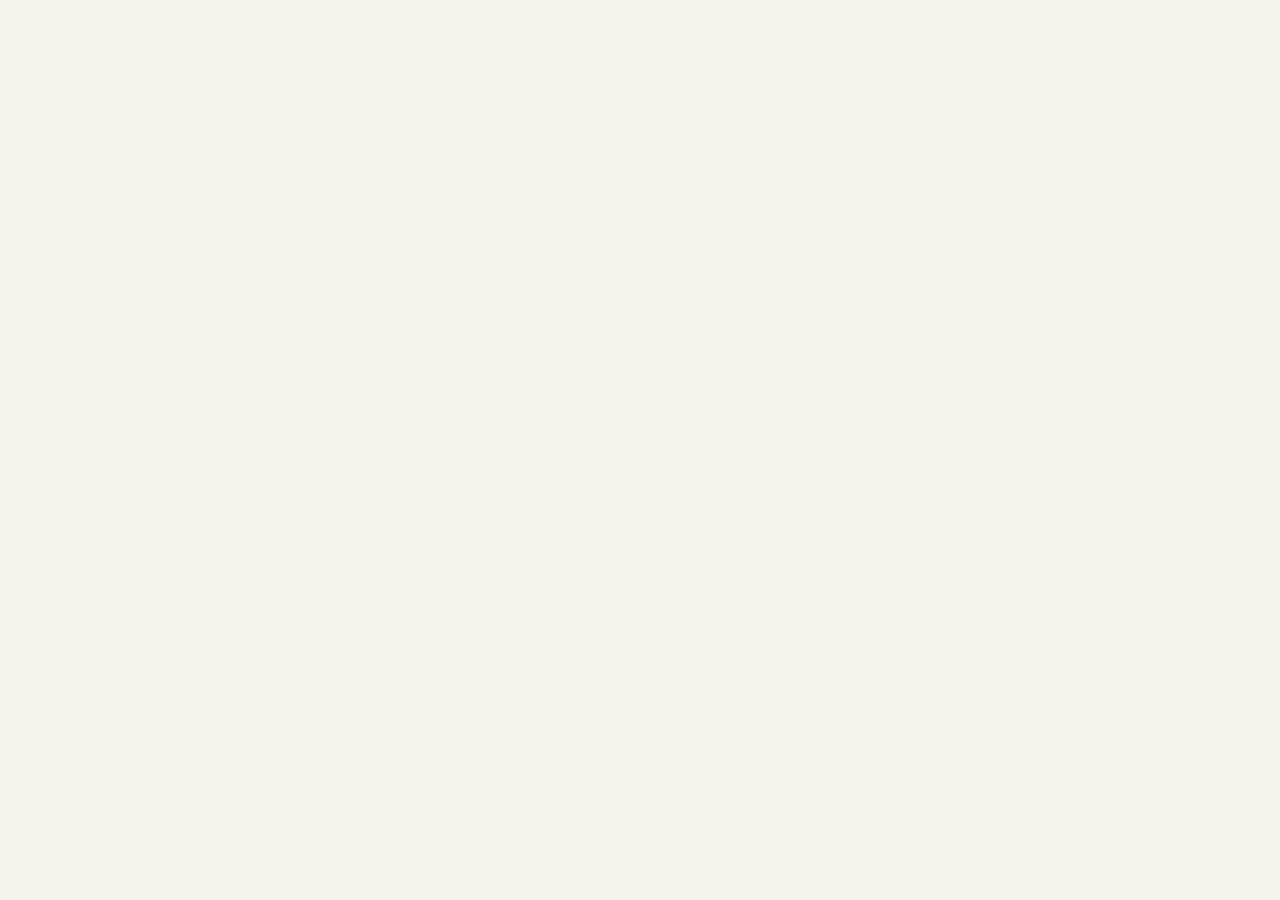
==== commit 780f9c53: "Revert "Add files via upload" This reverts commit c3353fb6f34131c86da06e0894cd3895d54c1350." ====
--- a/index.html
+++ b/index.html
@@ -1,51 +1,1381 @@
-<!doctype html>
-<html lang="en-GB">
+<!DOCTYPE html>
+<html lang="en">
 <head>
-  <meta charset="utf-8">
-  <meta name="viewport" content="width=device-width, initial-scale=1, viewport-fit=cover">
-  <title>FleetMonitor</title>
-  <meta name="theme-color" content="#FF0066">
-  <link rel="manifest" href="manifest.webmanifest">
-  <link rel="icon" href="icon.svg" type="image/svg+xml">
-  <link rel="stylesheet" href="theme.css">
-  <link rel="stylesheet" href="app.css">
-  <!-- fetch the app's files and fonts in parallel rather than one after another -->
-  <link rel="modulepreload" href="main.js">
-  <link rel="modulepreload" href="actions.js">
-  <link rel="modulepreload" href="api.js">
-  <link rel="modulepreload" href="auth.js">
-  <link rel="modulepreload" href="docs.js">
-  <link rel="modulepreload" href="domain.js">
-  <link rel="modulepreload" href="exports.js">
-  <link rel="modulepreload" href="router.js">
-  <link rel="modulepreload" href="shell.js">
-  <link rel="modulepreload" href="state.js">
-  <link rel="modulepreload" href="ui.js">
-  <link rel="modulepreload" href="audit.js">
-  <link rel="modulepreload" href="availability.js">
-  <link rel="modulepreload" href="dashboard.js">
-  <link rel="modulepreload" href="drivers.js">
-  <link rel="modulepreload" href="garages.js">
-  <link rel="modulepreload" href="history.js">
-  <link rel="modulepreload" href="incidents.js">
-  <link rel="modulepreload" href="insight.js">
-  <link rel="modulepreload" href="insurance.js">
-  <link rel="modulepreload" href="placeholder.js">
-  <link rel="modulepreload" href="reports.js">
-  <link rel="modulepreload" href="settings.js">
-  <link rel="modulepreload" href="tasks.js">
-  <link rel="modulepreload" href="vehicles.js">
-  <link rel="preload" as="font" type="font/woff2" href="cascadia-code-latin-400-normal.woff2" crossorigin>
-  <link rel="preload" as="font" type="font/woff2" href="cascadia-code-latin-700-normal.woff2" crossorigin>
-  <link rel="preload" as="font" type="font/woff2" href="barlow-condensed-latin-600-normal.woff2" crossorigin>
+<meta charset="UTF-8">
+<meta name="viewport" content="width=device-width, initial-scale=1.0, maximum-scale=1.0">
+<title>MotoringMonitor</title>
+<meta name="theme-color" content="#20241F">
+<link rel="manifest" href="manifest.json">
+<link rel="icon" href="icons/favicon-32.png" sizes="32x32">
+<link rel="apple-touch-icon" href="icons/apple-touch-icon.png">
+<link rel="preconnect" href="https://fonts.googleapis.com">
+<link href="https://fonts.googleapis.com/css2?family=DM+Mono:wght@400;500&family=Space+Grotesk:wght@500;700&family=Inter:wght@400;500;600&display=swap" rel="stylesheet">
+<script src="https://cdn.jsdelivr.net/npm/@supabase/supabase-js@2"></script>
+<style>
+  :root{
+    --paper:#F6F3EC; --paper-2:#EFEAE0; --ink:#20241F; --ink-soft:#5B5B54;
+    --line:#D9D3C4; --rust:#A8451F; --petrol:#1B5560; --danger:#A8451F; --ok:#3E6B3A;
+    --time-bar:#7FA8B0; --radius:14px;
+  }
+  *{box-sizing:border-box;}
+  body{margin:0;background:var(--paper);color:var(--ink);font-family:'Inter',sans-serif;-webkit-tap-highlight-color:transparent;}
+  #app{max-width:480px;margin:0 auto;padding:20px 16px 60px;}
+  h1{font-family:'Space Grotesk',sans-serif;font-size:20px;font-weight:700;margin:0;letter-spacing:-0.01em;}
+  .sub{color:var(--ink-soft);font-size:13px;margin:2px 0 0;}
+  .global-header{display:flex;justify-content:space-between;align-items:center;margin-bottom:18px;}
+  .app-name{font-family:'Space Grotesk',sans-serif;font-size:18px;font-weight:700;}
+  .account-btn{background:var(--paper-2);border:none;border-radius:50%;width:36px;height:36px;font-size:16px;cursor:pointer;}
+  .section-label{margin:0 0 10px;font-size:12px;font-weight:700;color:var(--ink-soft);text-transform:uppercase;letter-spacing:0.04em;}
+  .card{background:#fff;border:1px solid var(--line);border-radius:var(--radius);padding:14px 16px;margin-bottom:10px;position:relative;}
+  .card.hero{background:var(--ink);border-color:var(--ink);color:var(--paper);}
+  .card-top{display:flex;justify-content:space-between;align-items:baseline;margin-bottom:8px;}
+  .card-title{font-size:16px;font-weight:700;}
+  .card-reg{font-family:'DM Mono',monospace;font-size:12px;color:var(--ink-soft);font-weight:400;}
+  .badge{font-size:11px;font-weight:700;padding:4px 9px;border-radius:10px;white-space:nowrap;}
+  .badge-lease{background:#DCE7E5;color:#153F47;}
+  .badge-fin{background:#F0E6D9;color:#8A5A1F;}
+  .badge-owned{background:var(--paper-2);color:var(--ink-soft);}
+  .status-row{display:flex;gap:6px;margin-bottom:8px;flex-wrap:wrap;}
+  .pill{font-size:11px;font-weight:600;padding:4px 8px;border-radius:8px;}
+  .pill-ok{background:#DDEAD9;color:#3E6B3A;}
+  .pill-warn{background:#F4E1D8;color:#7A3117;}
+  .pill-neutral{background:var(--paper-2);color:var(--ink-soft);}
+  .costs-row{display:flex;justify-content:space-between;font-size:12px;color:var(--ink-soft);}
+  .add-btn{border:1.5px dashed #B4B2A9;border-radius:var(--radius);padding:12px;text-align:center;font-size:13px;font-weight:600;color:var(--ink-soft);margin-bottom:18px;cursor:pointer;}
+  .pts-ok{font-size:12px;font-weight:600;color:var(--ok);}
+  .pts-warn{font-size:12px;font-weight:600;color:var(--danger);}
+  label{display:block;font-size:12px;font-weight:600;color:var(--ink-soft);margin:10px 0 4px;}
+  input,select,textarea{width:100%;padding:9px 11px;border-radius:8px;border:1.5px solid var(--line);background:#fff;font-family:'Inter',sans-serif;font-size:14px;color:var(--ink);}
+  textarea{resize:vertical;}
+  button{font-family:'Inter',sans-serif;font-weight:600;font-size:13px;border:none;border-radius:9px;padding:11px 16px;cursor:pointer;}
+  .btn-primary{background:var(--ink);color:var(--paper);width:100%;margin-top:12px;}
+  .btn-danger{background:var(--danger);color:#fff;width:100%;margin-top:12px;}
+  .btn-ghost{background:transparent;color:var(--ink-soft);border:1.5px solid var(--line);width:100%;margin-top:8px;}
+  .link-btn{background:none;border:none;color:var(--ink-soft);font-size:12px;text-decoration:underline;padding:0;cursor:pointer;}
+  .screen{display:none;}
+  .screen.active{display:block;}
+  .error-text{color:var(--danger);font-size:12px;margin-top:8px;}
+  .tabs{display:flex;gap:5px;margin-bottom:16px;overflow-x:auto;}
+  .tab{font-size:12px;font-weight:600;padding:7px 11px;border-radius:7px;white-space:nowrap;cursor:pointer;}
+  .tab-active{background:var(--ink);color:var(--paper);}
+  .tab-inactive{background:var(--paper-2);color:var(--ink-soft);}
+  .vheader{display:flex;align-items:baseline;gap:8px;margin-bottom:14px;padding-bottom:12px;border-bottom:1.5px solid var(--line);}
+  .odo{font-family:'DM Mono',monospace;font-size:26px;}
+  .odo-unit{font-size:12px;opacity:0.7;}
+  .stat-grid{display:grid;grid-template-columns:1fr 1fr;gap:8px;}
+  .stat{background:rgba(255,255,255,0.08);border-radius:9px;padding:9px 11px;}
+  .stat-label{margin:0;font-size:11px;text-transform:uppercase;opacity:0.65;}
+  .stat-val{margin:2px 0 0;font-family:'DM Mono',monospace;font-size:14px;}
+  .bar-track{height:8px;border-radius:5px;background:rgba(255,255,255,0.15);overflow:hidden;margin:8px 0 3px;}
+  .bar-fill{height:100%;border-radius:5px;}
+  .bar-caption{display:flex;justify-content:space-between;font-size:12px;opacity:0.75;}
+  .popover{position:absolute;top:100%;right:10px;margin-top:6px;background:#fff;border:1px solid var(--line);border-radius:12px;box-shadow:0 10px 28px rgba(32,36,31,0.2);width:190px;z-index:20;overflow:hidden;}
+  .popover-item{display:flex;align-items:center;gap:10px;padding:11px 13px;border-bottom:1px solid var(--paper-2);font-size:12px;font-weight:600;color:var(--ink);cursor:pointer;}
+  .popover-item:last-child{border-bottom:none;}
+  .link-list{background:#fff;border:1px solid var(--line);border-radius:var(--radius);overflow:hidden;margin-bottom:12px;}
+  .link-row{display:flex;justify-content:space-between;align-items:center;padding:10px 13px;border-bottom:1px solid var(--paper-2);font-size:12px;font-weight:600;color:var(--ink);text-decoration:none;}
+  .link-row:last-child{border-bottom:none;}
+  .link-group-label{margin:14px 0 6px;font-size:12px;font-weight:700;color:var(--ink-soft);text-transform:uppercase;}
+  .history-row{display:flex;justify-content:space-between;align-items:center;padding:8px 0;border-bottom:1px solid var(--paper-2);font-size:12px;}
+  .empty{color:var(--ink-soft);font-size:12px;padding:6px 0;}
+  .radio-row{display:flex;gap:6px;margin-bottom:10px;}
+  .radio-opt{flex:1;text-align:center;padding:9px;border-radius:8px;border:1.5px solid var(--line);font-size:13px;font-weight:600;color:var(--ink-soft);cursor:pointer;}
+  .radio-opt.selected{background:var(--ink);color:var(--paper);border-color:var(--ink);}
+  .sync-note{font-size:13px;color:var(--ink-soft);text-align:center;margin-top:10px;}
+  .note-box{background:var(--paper-2);border-radius:8px;padding:10px 12px;font-size:13px;color:var(--ink-soft);margin:8px 0;}
+  .checkbox-row{display:flex;align-items:center;gap:8px;padding:8px 0;font-size:13px;}
+  .theme-grid{display:grid;grid-template-columns:repeat(5,1fr);gap:8px;margin:8px 0;}
+  .theme-swatch{height:36px;border-radius:8px;cursor:pointer;border:2px solid transparent;}
+  .theme-swatch.selected{border-color:var(--ink);}
+</style>
 </head>
 <body>
-  <a class="skip" href="#main">Skip to content</a>
-  <div id="app"><p class="boot">Loading FleetMonitor</p></div>
-  <dialog id="dialog" class="modal" aria-labelledby="dlg-title"></dialog>
-  <div id="toasts" role="status" aria-live="polite"></div>
-  <noscript><p class="boot">FleetMonitor needs JavaScript to run.</p></noscript>
-  <script src="supabase.js"></script>
-  <script type="module" src="main.js"></script>
+<div id="app">
+
+  <div id="auth-screen" class="screen">
+    <h1>MotoringMonitor</h1>
+    <p class="sub">Sign in to sync across all your devices.</p>
+    <div class="card">
+      <form id="auth-form" onsubmit="event.preventDefault(); handleSignIn();">
+        <label>Email</label>
+        <input id="auth-email" type="email" placeholder="you@example.com">
+        <label>Password</label>
+        <input id="auth-password" type="password" placeholder="At least 6 characters">
+        <p style="text-align:right;margin:6px 0 0;"><button type="button" class="link-btn" onclick="handleForgotPassword()">Forgot password?</button></p>
+        <button class="btn-primary" type="submit">Sign in</button>
+      </form>
+      <button class="btn-ghost" type="button" onclick="handleSignUp()">Create account</button>
+      <p id="auth-error" class="error-text"></p>
+    </div>
+  </div>
+
+  <div id="reset-password-screen" class="screen">
+    <h1>Set a new password</h1>
+    <p class="sub">Choose a new password for your account.</p>
+    <div class="card">
+      <label>New password</label>
+      <input id="reset-new-password" type="password" placeholder="At least 6 characters">
+      <button class="btn-primary" onclick="handleSetNewPassword()">Set new password</button>
+      <p id="reset-error" class="error-text"></p>
+    </div>
+  </div>
+
+  <div id="onboard-screen" class="screen">
+    <h1>Welcome</h1>
+    <p class="sub">Let's start with you — just a nickname, nothing else required.</p>
+    <div class="card">
+      <label>Your nickname</label>
+      <input id="onboard-nickname" placeholder="e.g. Robert">
+      <button class="btn-primary" onclick="saveOnboardPerson()">Continue</button>
+    </div>
+  </div>
+
+  <div id="home-screen" class="screen">
+    <div class="global-header">
+      <span class="app-name">MotoringMonitor</span>
+      <button class="account-btn" onclick="showAccount()">&#128100;</button>
+    </div>
+
+    <p class="section-label">Vehicles</p>
+    <div id="vehicle-list"></div>
+    <div class="add-btn" onclick="showAddVehicle()">+ Add a vehicle</div>
+
+    <p class="section-label">People</p>
+    <div id="people-list"></div>
+    <div class="add-btn" onclick="showAddPerson()">+ Add a person</div>
+
+    <p class="sync-note" id="sync-note"></p>
+    <p style="text-align:center;"><button class="link-btn" id="retry-sync-btn" style="display:none;" onclick="retrySync()">Retry now</button></p>
+  </div>
+
+  <div id="add-vehicle-screen" class="screen">
+    <div class="vheader"><h1 id="av-title">Vehicle</h1></div>
+    <div class="card">
+      <label>Registration</label>
+      <input id="v-reg" placeholder="e.g. FD70 XKR">
+      <div class="note-box">Live DVLA lookup isn't connected yet (needs an API key + small proxy). Enter details manually for now.</div>
+      <label>Nickname</label>
+      <input id="v-nickname" placeholder="e.g. The Puma">
+      <label>Make</label><input id="v-make" placeholder="e.g. Ford">
+      <label>Model</label><input id="v-model" placeholder="e.g. Puma">
+      <label>First registered (from V5C)</label><input id="v-first-reg" type="date">
+      <div class="note-box">New cars don't need an MOT for their first 3 years — this date lets the app suggest the correct first-MOT-due date automatically.</div>
+      <label>Fuel type</label>
+      <select id="v-fuel"><option>Petrol</option><option>Diesel</option><option>Electric</option><option>Hybrid</option></select>
+      <label>mpg (or mi/kWh for electric)</label><input id="v-mpg" type="number" step="0.1">
+
+      <label>Ownership type</label>
+      <div class="radio-row" id="v-ownership-row">
+        <div class="radio-opt" data-val="leased" onclick="selectOwnership('leased')">Leased</div>
+        <div class="radio-opt" data-val="financed" onclick="selectOwnership('financed')">Financed</div>
+        <div class="radio-opt" data-val="owned" onclick="selectOwnership('owned')">Owned</div>
+      </div>
+      <div class="checkbox-row"><input type="checkbox" id="v-company"><label style="margin:0;">This is a company car</label></div>
+
+      <label>Date acquired</label><input id="v-acquired" type="date">
+      <label>Opening mileage (odometer when received)</label><input id="v-opening-mileage" type="number">
+      <div id="v-upfront-field">
+        <label>Purchase price / initial lease amount (&pound;)</label><input id="v-upfront" type="number">
+      </div>
+
+      <div id="v-finance-fields" style="display:none;">
+        <label>Monthly repayment (&pound;)</label><input id="v-monthly" type="number">
+        <label>Term start</label><input id="v-term-start" type="date">
+        <label>Term end</label><input id="v-term-end" type="date">
+        <div id="v-cap-fields">
+          <label>Capped miles</label><input id="v-cap" type="number">
+          <label>Cost per excess mile (&pound;)</label><input id="v-excess-cost" type="number" step="0.01">
+        </div>
+      </div>
+      <div id="v-owned-fields" style="display:none;">
+        <label>Purchase price (&pound;)</label><input id="v-purchase-price" type="number">
+        <label>Purchase date</label><input id="v-purchase-date" type="date">
+      </div>
+
+      <label>Primary driver</label>
+      <select id="v-primary-driver"></select>
+
+      <button class="btn-primary" id="av-save-btn" onclick="saveVehicleForm()">Save vehicle</button>
+      <button class="btn-ghost" onclick="cancelVehicleForm()">Cancel</button>
+    </div>
+  </div>
+
+  <div id="vehicle-detail-screen" class="screen">
+    <div class="vheader">
+      <span id="vd-nickname" style="font-family:'Space Grotesk',sans-serif;font-size:17px;font-weight:700;"></span>
+      <span id="vd-reg" class="card-reg" style="background:var(--paper-2);padding:3px 8px;border-radius:6px;"></span>
+      <button class="link-btn" style="margin-left:auto;" onclick="editCurrentVehicle()">Edit</button>
+    </div>
+    <div id="vd-archive-row" style="display:none;text-align:right;margin:-10px 0 12px;">
+      <button class="link-btn" style="color:var(--danger);" onclick="showArchiveVehicleConfirm()">Archive this vehicle</button>
+    </div>
+    <div class="tabs">
+      <span class="tab" data-tab="overview" onclick="showVTab('overview')">Overview</span>
+      <span class="tab" data-tab="ownership" onclick="showVTab('ownership')">Ownership</span>
+      <span class="tab" data-tab="running" onclick="showVTab('running')">Running</span>
+      <span class="tab" data-tab="legal" onclick="showVTab('legal')">Legal</span>
+      <span class="tab" data-tab="insurance" onclick="showVTab('insurance')">Insurance</span>
+      <span class="tab" data-tab="documents" onclick="showVTab('documents')">Documents</span>
+      <span class="tab" data-tab="links" onclick="showVTab('links')">Links</span>
+    </div>
+    <div id="vtab-content"></div>
+    <button class="link-btn" onclick="showHome()">&larr; Back to home</button>
+  </div>
+
+  <div id="log-reading-screen" class="screen">
+    <div class="vheader"><h1>Log a reading</h1></div>
+    <div class="card">
+      <label>Date</label><input id="reading-date" type="date">
+      <label>Odometer mileage</label><input id="reading-mileage" type="number">
+      <button class="btn-primary" onclick="saveReading()">Save reading</button>
+      <button class="btn-ghost" onclick="backFromModal()">Cancel</button>
+    </div>
+  </div>
+
+  <div id="add-cost-screen" class="screen">
+    <div class="vheader"><h1>Add a cost</h1></div>
+    <div class="card">
+      <label>Category</label>
+      <select id="cost-category"><option value="tyres">Tyres</option><option value="servicing">Servicing</option><option value="repairs">Repairs</option><option value="insurance">Insurance</option><option value="other">Other</option></select>
+      <label>Date</label><input id="cost-date" type="date">
+      <label>Cost (&pound;)</label><input id="cost-amount" type="number">
+      <label>Note (optional)</label><input id="cost-note">
+      <button class="btn-primary" onclick="saveCost()">Save cost</button>
+      <button class="btn-ghost" onclick="backFromModal()">Cancel</button>
+    </div>
+  </div>
+
+  <div id="add-person-screen" class="screen">
+    <div class="vheader"><h1 id="ap-title">Add a person</h1></div>
+    <div class="card">
+      <label>First name / nickname</label><input id="p-nickname">
+      <label>Email (optional)</label><input id="p-email" type="email">
+      <label>Mobile (optional, contact only)</label><input id="p-mobile">
+      <label>Licence start date (optional)</label><input id="p-licence-start" type="date">
+      <button class="btn-primary" id="ap-save-btn" onclick="savePersonForm()">Add</button>
+      <button class="btn-ghost" onclick="cancelPersonForm()">Cancel</button>
+    </div>
+  </div>
+
+  <div id="person-detail-screen" class="screen">
+    <div class="vheader">
+      <span id="pd-nickname" style="font-family:'Space Grotesk',sans-serif;font-size:17px;font-weight:700;"></span>
+      <button class="link-btn" style="margin-left:auto;" onclick="editCurrentPerson()">Edit</button>
+    </div>
+    <div id="pd-archive-row" style="display:none;text-align:right;margin:-10px 0 12px;">
+      <button class="link-btn" style="color:var(--danger);" onclick="showArchivePersonConfirm()">Archive this person</button>
+    </div>
+    <div class="card">
+      <p class="section-label">Licence points &amp; accidents</p>
+      <div class="note-box">Entirely optional — for your own reference only. Never used in any calculation or alert elsewhere in the app.</div>
+      <div id="pd-records"></div>
+      <div class="add-btn" onclick="showAddRecord()">+ Log offence / accident</div>
+    </div>
+    <button class="link-btn" onclick="showHome()">&larr; Back to home</button>
+  </div>
+
+  <div id="add-record-screen" class="screen">
+    <div class="vheader"><h1>Log offence / accident</h1></div>
+    <div class="card">
+      <label>Type</label>
+      <select id="rec-kind" onchange="toggleRecordFields()"><option value="offence">Offence</option><option value="accident">Accident</option></select>
+
+      <div id="rec-offence-fields">
+        <label>Offence code</label><input id="rec-code" placeholder="e.g. SP30" onchange="updateCountdownDefaults()">
+        <p class="sub" id="rec-code-desc"></p>
+        <label>Points</label><input id="rec-points" type="number">
+        <label>Fine (&pound;)</label><input id="rec-fine" type="number">
+      </div>
+      <label>Date</label><input id="rec-date" type="date" onchange="updateCountdownDefaults()">
+
+      <div id="rec-dvla-dates">
+        <label>Totting-up clear date <span class="sub">(3 years)</span></label><input id="rec-totting-clear" type="date">
+        <label>Licence clear date <span class="sub">(4 years normal, 11 for drink/drug-driving)</span></label><input id="rec-licence-clear" type="date">
+      </div>
+      <label>Insurance disclosure date <span class="sub">(5 years)</span></label><input id="rec-insurance-disclosure" type="date">
+      <div class="note-box">Dates are estimated from the offence code and date entered, using per-code retention periods where the code is recognised (most are 4 years; some drink/drug-driving and death-by-careless-driving codes are 11). Unrecognised codes default to 4 years. This is a working reference, not an official DVLA source — always check your actual paperwork, and edit any date directly if it doesn't match.</div>
+
+      <div id="rec-accident-fields" style="display:none;">
+        <label>Cost (&pound;)</label><input id="rec-cost" type="number">
+        <div class="checkbox-row"><input type="checkbox" id="rec-at-fault"><label style="margin:0;">At fault</label></div>
+        <label>Claim reference</label><input id="rec-claim-ref">
+      </div>
+
+      <label>Comments (optional)</label><textarea id="rec-comments" rows="2" placeholder="What happened, notes, etc."></textarea>
+
+      <button class="btn-primary" onclick="saveRecord()">Save</button>
+      <button class="btn-ghost" id="rec-delete-btn" style="display:none;border-color:var(--danger);color:var(--danger);" onclick="deleteRecordForm()">Delete this record</button>
+      <button class="btn-ghost" onclick="backFromModal()">Cancel</button>
+    </div>
+  </div>
+
+  <div id="add-policy-screen" class="screen">
+    <div class="vheader"><h1 id="pol-title">Insurance policy</h1></div>
+    <div class="card">
+      <label>Insurer</label><input id="pol-insurer" onchange="suggestInsurerWebsite()">
+      <label>Policy number</label><input id="pol-number">
+      <label>Annual cost (&pound;)</label><input id="pol-annual" type="number">
+      <label>Start date</label><input id="pol-start" type="date">
+      <label>End date (this is when it renews)</label><input id="pol-end" type="date">
+      <label>Website</label><input id="pol-website" placeholder="e.g. https://www.aviva.co.uk">
+      <label>Claims number</label><input id="pol-claims">
+      <label>General enquiries number</label><input id="pol-general">
+      <div class="checkbox-row"><input type="checkbox" id="pol-current"><label style="margin:0;">This is the current policy</label></div>
+      <button class="btn-primary" onclick="savePolicyForm()">Save policy</button>
+      <button class="btn-ghost" id="pol-delete-btn" style="display:none;border-color:var(--danger);color:var(--danger);" onclick="deletePolicyForm()">Delete this policy</button>
+      <button class="btn-ghost" onclick="backFromModal()">Cancel</button>
+    </div>
+  </div>
+
+  <div id="archive-vehicle-screen" class="screen">
+    <div class="vheader"><h1>Archive vehicle</h1></div>
+    <div class="card" style="border-color:var(--danger);">
+      <p id="archive-vehicle-summary" class="sub"></p>
+      <p class="sub">Archiving hides this vehicle and its history from Home. It is not permanently deleted and can be restored later if needed (via the database — there's no in-app restore yet).</p>
+      <button class="btn-primary" style="background:var(--danger);" onclick="confirmArchiveVehicle()">Archive vehicle</button>
+      <button class="btn-ghost" onclick="showScreen('vehicle-detail-screen')">Cancel</button>
+    </div>
+  </div>
+
+  <div id="archive-person-screen" class="screen">
+    <div class="vheader"><h1>Archive person</h1></div>
+    <div class="card" style="border-color:var(--danger);">
+      <p id="archive-person-summary" class="sub"></p>
+      <p class="sub">Archiving hides this person from Home. Their offence/accident records are not permanently deleted and can be restored later if needed (via the database — there's no in-app restore yet).</p>
+      <button class="btn-primary" style="background:var(--danger);" onclick="confirmArchivePerson()">Archive person</button>
+      <button class="btn-ghost" onclick="openPersonDetail(activePersonId)">Cancel</button>
+    </div>
+  </div>
+
+  <div id="account-screen" class="screen">
+    <div class="vheader"><h1>Account</h1></div>
+
+    <div class="card">
+      <p class="section-label">Signed in as</p>
+      <p id="account-email" style="font-size:14px;"></p>
+      <p class="sub" id="account-role"></p>
+      <button class="btn-ghost" onclick="handleSignOut()">Sign out</button>
+    </div>
+
+    <div class="card">
+      <p class="section-label">Household</p>
+      <p class="sub">Share this code so family members can join your household:</p>
+      <p id="account-joincode" style="font-family:'DM Mono',monospace;font-size:20px;letter-spacing:2px;text-align:center;background:var(--paper-2);padding:10px;border-radius:8px;"></p>
+      <label>Join another household</label>
+      <input id="join-code-input" placeholder="Enter code">
+      <button class="btn-ghost" onclick="handleJoinHousehold()">Join</button>
+    </div>
+
+    <div class="card">
+      <p class="section-label">Accent colour</p>
+      <div class="theme-grid" id="theme-grid"></div>
+    </div>
+    <div class="card">
+      <p class="section-label">Background colour</p>
+      <div class="theme-grid" id="bg-theme-grid"></div>
+    </div>
+
+    <div class="card">
+      <p class="section-label">Your data</p>
+      <button class="btn-ghost" onclick="DataLayer.exportCSV()">Export data (CSV)</button>
+    </div>
+
+    <div class="card">
+      <p class="section-label">About</p>
+      <p class="sub">MotoringMonitor — one place for vehicle mileage, costs, legal status and driving records for your household.</p>
+    </div>
+    <div class="card">
+      <p class="section-label">Terms &amp; conditions</p>
+      <p class="sub">For personal/household use. No PII beyond first names and optional contact details is collected. Data is stored in a private Supabase project accessible only to your household.</p>
+    </div>
+
+    <div class="card" style="border-color:var(--danger);">
+      <p class="section-label" style="color:var(--danger);">Danger zone</p>
+      <button class="btn-ghost" style="border-color:var(--danger);color:var(--danger);" onclick="handleLeaveHousehold()">Leave this household</button>
+    </div>
+
+    <button class="link-btn" onclick="showHome()">&larr; Back</button>
+  </div>
+
+</div>
+
+<script src="sync.js"></script>
+<script>
+const SUPABASE_URL = 'https://izqlirhiuzunwghwquog.supabase.co';
+const SUPABASE_ANON_KEY = 'sb_publishable_GYHc9BeohzdBKNkEsY_ckA_kg0gDYCU';
+
+const THEMES = ['#20241F','#A8451F','#1B5560','#3E6B3A','#7A3117','#5B5B54','#153F47','#8A5A1F','#6B3E5C','#2E4A6B'];
+const BACKGROUNDS = ['#F6F3EC','#FFFFFF','#F2F1ED','#EFF2F1','#F4EFEA','#EDF1F4','#F1EFF4','#F0F3EE','#F5EEEC','#EEF0F5'];
+// Placeholder national-average prices — not a live feed yet (needs the DESNZ
+// weekly fuel price data / Ofgem cap wired in). £/litre for petrol & diesel,
+// £/kWh for electricity. Update these by hand until that's connected.
+const FUEL_PRICE_PER_LITRE = { 'Petrol': 1.561, 'Diesel': 1.741 };
+const ELECTRICITY_PRICE_PER_KWH = 0.28;
+function estimateFuelCostForMiles(v, miles){
+  if(!v.mpg || !miles || miles<=0) return 0;
+  if(v.fuel_type==='Electric') return (miles / v.mpg) * ELECTRICITY_PRICE_PER_KWH;
+  const pricePerLitre = FUEL_PRICE_PER_LITRE[v.fuel_type] || FUEL_PRICE_PER_LITRE['Petrol'];
+  return (miles / v.mpg) * pricePerLitre * 4.546; // 4.546 litres per UK gallon
+}
+const EWMA_ALPHA = 0.2;
+
+let cache = { people:[], vehicles:[], readings:[], runningCosts:[], drivingRecords:[], namedDrivers:[] };
+let activeVehicleId = null;
+let activePersonId = null;
+let activeVTab = 'overview';
+let modalReturnScreen = 'home-screen';
+let selectedOwnership = 'leased';
+let openPopoverId = null;
+
+function showScreen(id){
+  document.querySelectorAll('.screen').forEach(s=>s.classList.remove('active'));
+  document.getElementById(id).classList.add('active');
+  closeAnyPopover();
+}
+function showHome(){ showScreen('home-screen'); renderHome(); }
+
+async function handleSignIn(){
+  const email = document.getElementById('auth-email').value;
+  const password = document.getElementById('auth-password').value;
+  const { error } = await DataLayer.signIn(email, password);
+  document.getElementById('auth-error').textContent = error ? error.message : '';
+}
+async function handleSignUp(){
+  const email = document.getElementById('auth-email').value;
+  const password = document.getElementById('auth-password').value;
+  const { error } = await DataLayer.signUp(email, password);
+  document.getElementById('auth-error').textContent = error ? error.message : 'Account created — check your email to confirm, then sign in above.';
+}
+async function handleForgotPassword(){
+  const email = document.getElementById('auth-email').value;
+  const errorEl = document.getElementById('auth-error');
+  if(!email){ errorEl.style.color=''; errorEl.textContent = 'Enter your email above first, then tap "Forgot password?"'; return; }
+  const { error } = await DataLayer.resetPasswordForEmail(email);
+  errorEl.style.color = error ? '' : 'var(--ok)';
+  errorEl.textContent = error ? error.message : 'Check your email for a password reset link.';
+}
+async function handleSetNewPassword(){
+  const pw = document.getElementById('reset-new-password').value;
+  const errorEl = document.getElementById('reset-error');
+  if(!pw || pw.length<6){ errorEl.textContent = 'Password must be at least 6 characters'; return; }
+  const { error } = await DataLayer.updatePassword(pw);
+  errorEl.textContent = error ? error.message : '';
+}
+async function handleSignOut(){ await DataLayer.signOut(); showScreen('auth-screen'); }
+
+async function onAuthed(user){
+  if(!user){ showScreen('auth-screen'); return; }
+  await DataLayer.flushQueue();
+  cache = await DataLayer.refreshFromCloud();
+  if(cache.people.length === 0){ showScreen('onboard-screen'); return; }
+  showHome();
+}
+
+async function saveOnboardPerson(){
+  const nickname = document.getElementById('onboard-nickname').value.trim();
+  if(!nickname) return;
+  const email = DataLayer.getCurrentUserEmail();
+  await DataLayer.addPerson({ nickname, email });
+  cache = DataLayer.getCache();
+  showHome();
+}
+
+function fmt(n,d){ d=d||0; return Number(n||0).toLocaleString('en-GB',{maximumFractionDigits:d,minimumFractionDigits:d}); }
+function fmtGBP(n){ return '£'+Number(n||0).toLocaleString('en-GB',{maximumFractionDigits:0}); }
+function fmtGBP2(n){ return '£'+Number(n||0).toLocaleString('en-GB',{maximumFractionDigits:2,minimumFractionDigits:2}); }
+function monthsBetween(days){ return Math.round((days||0)/30.44); }
+
+function vehicleReadings(vid){ return cache.readings.filter(function(r){return r.vehicle_id===vid;}).sort(function(a,b){return new Date(a.date)-new Date(b.date);}); }
+function vehicleCosts(vid){ return cache.runningCosts.filter(function(c){return c.vehicle_id===vid;}); }
+
+function ewmaPace(readings){
+  if(readings.length<2) return null;
+  let pace=null;
+  for(let i=1;i<readings.length;i++){
+    const days=(new Date(readings[i].date)-new Date(readings[i-1].date))/86400000;
+    if(days<=0) continue;
+    const rate=(readings[i].mileage-readings[i-1].mileage)/days;
+    pace = pace===null ? rate : (EWMA_ALPHA*rate + (1-EWMA_ALPHA)*pace);
+  }
+  return pace;
+}
+
+function vehicleStats(v){
+  const readings = vehicleReadings(v.id);
+  const latest = readings.length ? readings[readings.length-1] : null;
+  const currentMileage = latest ? latest.mileage : 0;
+
+  let totalDays=0, daysElapsed=0, daysRemaining=0;
+  if(v.term_start && v.term_end){
+    const start=new Date(v.term_start), end=new Date(v.term_end), today=new Date();
+    totalDays = Math.max(1, Math.round((end-start)/86400000));
+    daysElapsed = Math.min(totalDays, Math.max(0, Math.round((today-start)/86400000)));
+    daysRemaining = Math.max(0, totalDays-daysElapsed);
+  }
+  const recentPace = ewmaPace(readings);
+  const lifetimeRate = daysElapsed>0 ? currentMileage/daysElapsed : 0;
+  const rate = recentPace!==null ? recentPace : lifetimeRate;
+  const forecastTotal = currentMileage + rate*daysRemaining;
+  const variance = v.capped_miles ? forecastTotal - v.capped_miles : 0;
+  const excessCost = variance>0 ? variance*(v.cost_per_excess_mile||0) : 0;
+  const pctUsed = v.capped_miles ? Math.min(150,(currentMileage/v.capped_miles)*100) : 0;
+  const pctTime = totalDays>0 ? Math.min(100,(daysElapsed/totalDays)*100) : 0;
+
+  const costs = vehicleCosts(v.id);
+  const loggedCostsTotal = costs.reduce(function(s,c){return s+Number(c.cost||0);},0);
+  const openingMileage = v.opening_mileage!=null ? v.opening_mileage : (readings.length ? readings[0].mileage : null);
+  const milesTracked = (openingMileage!=null && currentMileage>openingMileage) ? (currentMileage - openingMileage) : 0;
+  const estimatedFuelTotal = estimateFuelCostForMiles(v, milesTracked);
+  const monthlyMiles = (recentPace!==null ? recentPace : lifetimeRate) * 30.44;
+  const estimatedFuelMonthly = estimateFuelCostForMiles(v, monthlyMiles);
+  const runningTotal = loggedCostsTotal + estimatedFuelTotal;
+  const monthsElapsedCount = daysElapsed>0 ? daysElapsed/30.44 : 0;
+  const repaymentsToDate = (v.upfront_cost||0) + (v.monthly_repayment||0)*monthsElapsedCount;
+  const totalTermMonths = totalDays>0 ? totalDays/30.44 : 0;
+  const stillToPay = Math.max(0, (v.monthly_repayment||0) * Math.max(0,totalTermMonths-monthsElapsedCount));
+
+  let valuation = null;
+  if(v.ownership_type==='owned' && v.purchase_price && v.purchase_date){
+    if(v.valuation_override){ valuation = Number(v.valuation_override); }
+    else{
+      const ageYears = (new Date()-new Date(v.purchase_date))/(365.25*86400000);
+      let val = ageYears<=1 ? v.purchase_price*(1-0.20*ageYears) : v.purchase_price*0.80*Math.pow(0.88, ageYears-1);
+      const expectedMiles = 8000*ageYears;
+      const mileDiff = currentMileage - expectedMiles;
+      const adjPct = Math.max(-15, Math.min(15, -0.0005*mileDiff));
+      val = val*(1+adjPct/100);
+      valuation = Math.max(v.purchase_price*0.10, val);
+    }
+  }
+
+  // Blended cost-per-mile: ownership cost (repayments, or depreciation-to-date
+  // for owned cars) plus running costs (logged + estimated fuel), divided by
+  // miles actually driven since receipt. A single headline "what is this car
+  // really costing me" figure, distinct from the ownership/running breakdown.
+  const ownershipCostToDate = v.ownership_type==='owned'
+    ? (valuation!==null ? Math.max(0, v.purchase_price - valuation) : 0)
+    : repaymentsToDate;
+  const costPerMile = milesTracked>0 ? (ownershipCostToDate + runningTotal) / milesTracked : null;
+
+  return { currentMileage:currentMileage, totalDays:totalDays, daysElapsed:daysElapsed, daysRemaining:daysRemaining,
+    recentPace:recentPace, lifetimeRate:lifetimeRate, forecastTotal:forecastTotal, variance:variance,
+    excessCost:excessCost, pctUsed:pctUsed, pctTime:pctTime, runningTotal:runningTotal, loggedCostsTotal:loggedCostsTotal,
+    estimatedFuelTotal:estimatedFuelTotal, estimatedFuelMonthly:estimatedFuelMonthly, costPerMile:costPerMile, milesTracked:milesTracked,
+    repaymentsToDate:repaymentsToDate, stillToPay:stillToPay, valuation:valuation, readings:readings, costs:costs };
+}
+
+function ownershipBadge(v){
+  if(v.ownership_type==='leased') return { cls:'badge-lease', text:'LEASE TO '+shortDate(v.term_end) };
+  if(v.ownership_type==='financed') return { cls:'badge-fin', text:'FINANCED TO '+shortDate(v.term_end) };
+  return { cls:'badge-owned', text:'OWNED' };
+}
+function shortDate(d){ if(!d) return '—'; const dt=new Date(d); return dt.toLocaleDateString('en-GB',{month:'short',year:'2-digit'}); }
+function fullDate(d){ if(!d) return '—'; return new Date(d).toLocaleDateString('en-GB',{day:'2-digit',month:'short',year:'numeric'}); }
+
+function currentPolicy(vid){
+  const policies = (cache.insurancePolicies||[]).filter(function(p){return p.vehicle_id===vid;});
+  return policies.find(function(p){return p.is_current;}) || policies[policies.length-1] || null;
+}
+function statusPill(status, dueDate, label){
+  const today = new Date();
+  const due = dueDate ? new Date(dueDate) : null;
+  const soon = due && (due-today)/86400000 < 30;
+  if(!due) return '<span class="pill pill-neutral">'+label+' —</span>';
+  if(soon) return '<span class="pill pill-warn">&#9888; '+label+' '+shortDate(dueDate)+'</span>';
+  return '<span class="pill pill-ok">&#10003; '+label+' valid</span>';
+}
+
+function renderHome(){
+  const vlist = document.getElementById('vehicle-list');
+  vlist.innerHTML = cache.vehicles.map(function(v){
+    const s = vehicleStats(v);
+    const ob = ownershipBadge(v);
+    const costLine = v.ownership_type==='owned'
+      ? 'Est. value '+fmtGBP(s.valuation)
+      : 'Ownership '+fmtGBP(s.repaymentsToDate)+' &middot; '+fmtGBP(s.stillToPay)+' left';
+    const pol = currentPolicy(v.id);
+    return '<div class="card" id="vcard-'+v.id+'">'
+      +'<div onclick="toggleVehiclePopover(\''+v.id+'\')" style="cursor:pointer;">'
+      +'<div class="card-top"><span class="card-title">'+v.nickname+' <span class="card-reg">'+(v.registration||'')+'</span></span>'
+      +'<span class="badge '+ob.cls+'">'+ob.text+'</span></div>'
+      +'<div class="status-row">'+statusPill(v.tax_status,v.tax_due_date,'Tax')+statusPill(v.mot_status,v.mot_due_date,'MOT')
+      +'<span class="pill pill-neutral">INS '+(pol?shortDate(pol.end_date):'—')+'</span></div>'
+      +'<div class="costs-row"><span>'+costLine+'</span><span>Running '+fmtGBP(s.runningTotal)+'</span></div>'
+      +(s.costPerMile!==null ? '<div class="costs-row" style="margin-top:2px;"><span style="font-weight:600;">'+fmtGBP2(s.costPerMile)+'/mile so far</span><span></span></div>' : '')
+      +'</div></div>';
+  }).join('') || '<p class="empty">No vehicles yet.</p>';
+
+  const plist = document.getElementById('people-list');
+  plist.innerHTML = cache.people.map(function(p){
+    const records = cache.drivingRecords.filter(function(r){return r.person_id===p.id && r.kind==='offence';});
+    const licenceActive = records.filter(function(r){return !r.licence_clear_date || new Date(r.licence_clear_date)>new Date();});
+    const tottingActive = records.filter(function(r){return !r.totting_up_clear_date || new Date(r.totting_up_clear_date)>new Date();});
+    const licencePts = licenceActive.reduce(function(s,r){return s+(r.points||0);},0);
+    const tottingPts = tottingActive.reduce(function(s,r){return s+(r.points||0);},0);
+    const ptsLabel = licencePts>0 ? licencePts+' pts (licence)'+(tottingPts>0?', '+tottingPts+' (totting)':'') : '0 pts';
+    const primaryOn = cache.vehicles.filter(function(v){return v.primary_driver_id===p.id;}).map(function(v){return v.nickname;});
+    const namedOn = cache.namedDrivers.filter(function(nd){return nd.person_id===p.id;}).map(function(nd){
+      const v = cache.vehicles.find(function(x){return x.id===nd.vehicle_id;}); return v?v.nickname:null;
+    }).filter(Boolean);
+    let subLine = '';
+    if(primaryOn.length) subLine += 'Primary: '+primaryOn.join(', ');
+    if(namedOn.length) subLine += (subLine?' &middot; ':'')+'Named: '+namedOn.join(', ');
+    return '<div class="card" id="pcard-'+p.id+'"><div onclick="openPersonDetail(\''+p.id+'\')" style="cursor:pointer;">'
+      +'<div class="card-top" style="margin-bottom:2px;"><span class="card-title">'+p.nickname+'</span>'
+      +'<span class="'+(licencePts>0?'pts-warn':'pts-ok')+'">'+ptsLabel+'</span></div>'
+      +'<p class="sub" style="margin:2px 0 0;">'+subLine+'</p></div></div>';
+  }).join('') || '<p class="empty">No people yet.</p>';
+
+  updateSyncNote();
+}
+
+function closeAnyPopover(){
+  document.querySelectorAll('.popover').forEach(function(p){p.remove();});
+  openPopoverId = null;
+}
+function toggleVehiclePopover(vid){
+  if(openPopoverId===vid){ closeAnyPopover(); return; }
+  closeAnyPopover();
+  openPopoverId = vid;
+  const card = document.getElementById('vcard-'+vid);
+  const pop = document.createElement('div');
+  pop.className='popover';
+  pop.innerHTML = '<div class="popover-item" onclick="event.stopPropagation();openLogReading(\''+vid+'\')">&#128205; Log a reading</div>'
+    +'<div class="popover-item" onclick="event.stopPropagation();openAddCost(\''+vid+'\')">&#128176; Add a cost</div>'
+    +'<div class="popover-item" onclick="event.stopPropagation();openVehicleDetail(\''+vid+'\')">&#128295; Review &amp; edit</div>';
+  card.appendChild(pop);
+}
+function togglePersonPopover(pid){
+  if(openPopoverId===pid){ closeAnyPopover(); return; }
+  closeAnyPopover();
+  openPopoverId = pid;
+  const card = document.getElementById('pcard-'+pid);
+  const pop = document.createElement('div');
+  pop.className='popover';
+  pop.innerHTML = '<div class="popover-item" onclick="event.stopPropagation();openPersonDetail(\''+pid+'\')">&#128203; View points &amp; offences</div>';
+  card.appendChild(pop);
+}
+document.addEventListener('click', function(e){
+  if(!e.target.closest('.popover') && !e.target.closest('.card')) closeAnyPopover();
+});
+
+function updateSyncNote(){
+  const pending = DataLayer.pendingCount();
+  const note = document.getElementById('sync-note');
+  const retryBtn = document.getElementById('retry-sync-btn');
+  if(!navigator.onLine) note.textContent = pending>0 ? 'Offline — '+pending+' change(s) waiting to sync' : 'Offline — showing last synced data';
+  else note.textContent = pending>0 ? 'Syncing '+pending+' change(s)...' : 'All synced';
+  if(retryBtn) retryBtn.style.display = pending>0 ? 'inline' : 'none';
+}
+async function retrySync(){
+  await DataLayer.flushQueue();
+  cache = DataLayer.getCache();
+  updateSyncNote();
+  renderHome();
+}
+window.addEventListener('online', updateSyncNote);
+window.addEventListener('offline', updateSyncNote);
+
+let editingVehicleId = null;
+function showAddVehicle(){
+  closeAnyPopover();
+  editingVehicleId = null;
+  document.getElementById('av-title').textContent = 'Add a vehicle';
+  document.getElementById('av-save-btn').textContent = 'Save vehicle';
+  document.getElementById('v-primary-driver').innerHTML = cache.people.map(function(p){return '<option value="'+p.id+'">'+p.nickname+'</option>';}).join('');
+  ['v-reg','v-nickname','v-make','v-model','v-first-reg','v-mpg','v-acquired','v-opening-mileage','v-upfront','v-monthly','v-term-start','v-term-end','v-cap','v-excess-cost','v-purchase-price','v-purchase-date'].forEach(function(id){ document.getElementById(id).value=''; });
+  document.getElementById('v-company').checked = false;
+  selectOwnership('leased');
+  showScreen('add-vehicle-screen');
+}
+function editCurrentVehicle(){
+  const v = cache.vehicles.find(function(x){return x.id===activeVehicleId;});
+  if(!v) return;
+  editingVehicleId = v.id;
+  document.getElementById('av-title').textContent = 'Edit vehicle';
+  document.getElementById('av-save-btn').textContent = 'Save changes';
+  document.getElementById('v-primary-driver').innerHTML = cache.people.map(function(p){return '<option value="'+p.id+'" '+(p.id===v.primary_driver_id?'selected':'')+'>'+p.nickname+'</option>';}).join('');
+  document.getElementById('v-reg').value = v.registration||'';
+  document.getElementById('v-nickname').value = v.nickname||'';
+  document.getElementById('v-make').value = v.make||'';
+  document.getElementById('v-model').value = v.model||'';
+  document.getElementById('v-first-reg').value = v.first_registered_date||'';
+  document.getElementById('v-fuel').value = v.fuel_type||'Petrol';
+  document.getElementById('v-mpg').value = v.mpg||'';
+  document.getElementById('v-company').checked = !!v.company_car;
+  document.getElementById('v-acquired').value = v.date_acquired||'';
+  document.getElementById('v-opening-mileage').value = v.opening_mileage||'';
+  document.getElementById('v-upfront').value = v.upfront_cost||'';
+  document.getElementById('v-monthly').value = v.monthly_repayment||'';
+  document.getElementById('v-term-start').value = v.term_start||'';
+  document.getElementById('v-term-end').value = v.term_end||'';
+  document.getElementById('v-cap').value = v.capped_miles||'';
+  document.getElementById('v-excess-cost').value = v.cost_per_excess_mile||'';
+  document.getElementById('v-purchase-price').value = v.purchase_price||'';
+  document.getElementById('v-purchase-date').value = v.purchase_date||'';
+  selectOwnership(v.ownership_type||'leased');
+  showScreen('add-vehicle-screen');
+}
+function cancelVehicleForm(){
+  if(editingVehicleId){ showScreen('vehicle-detail-screen'); renderVTabContent(); }
+  else showHome();
+}
+function selectOwnership(val){
+  selectedOwnership = val;
+  document.querySelectorAll('#v-ownership-row .radio-opt').forEach(function(el){ el.classList.toggle('selected', el.dataset.val===val); });
+  document.getElementById('v-finance-fields').style.display = (val==='leased'||val==='financed') ? 'block':'none';
+  document.getElementById('v-cap-fields').style.display = val==='leased' ? 'block':'none';
+  document.getElementById('v-owned-fields').style.display = val==='owned' ? 'block':'none';
+  document.getElementById('v-upfront-field').style.display = val==='owned' ? 'none':'block';
+}
+async function saveVehicleForm(){
+  const fields = {
+    nickname: document.getElementById('v-nickname').value || 'My car',
+    registration: document.getElementById('v-reg').value,
+    make: document.getElementById('v-make').value,
+    model: document.getElementById('v-model').value,
+    first_registered_date: document.getElementById('v-first-reg').value || null,
+    fuel_type: document.getElementById('v-fuel').value,
+    mpg: parseFloat(document.getElementById('v-mpg').value) || null,
+    ownership_type: selectedOwnership,
+    company_car: document.getElementById('v-company').checked,
+    date_acquired: document.getElementById('v-acquired').value || null,
+    opening_mileage: parseFloat(document.getElementById('v-opening-mileage').value) || null,
+    upfront_cost: parseFloat(document.getElementById('v-upfront').value) || 0,
+    primary_driver_id: document.getElementById('v-primary-driver').value || null,
+  };
+  if(editingVehicleId) fields.id = editingVehicleId;
+  if(selectedOwnership==='leased' || selectedOwnership==='financed'){
+    fields.monthly_repayment = parseFloat(document.getElementById('v-monthly').value) || 0;
+    fields.term_start = document.getElementById('v-term-start').value || null;
+    fields.term_end = document.getElementById('v-term-end').value || null;
+  }
+  if(selectedOwnership==='leased'){
+    fields.capped_miles = parseFloat(document.getElementById('v-cap').value) || null;
+    fields.cost_per_excess_mile = parseFloat(document.getElementById('v-excess-cost').value) || null;
+  }
+  if(selectedOwnership==='owned'){
+    fields.purchase_price = parseFloat(document.getElementById('v-purchase-price').value) || null;
+    fields.purchase_date = document.getElementById('v-purchase-date').value || null;
+  }
+  const saved = await DataLayer.saveVehicle(fields);
+  cache = DataLayer.getCache();
+  if(editingVehicleId){ activeVehicleId = saved.id; showScreen('vehicle-detail-screen'); document.getElementById('vd-nickname').textContent=saved.nickname; document.getElementById('vd-reg').textContent=saved.registration||''; renderVTabContent(); }
+  else showHome();
+}
+
+function openVehicleDetail(vid){
+  closeAnyPopover();
+  activeVehicleId = vid;
+  activeVTab = 'overview';
+  const v = cache.vehicles.find(function(x){return x.id===vid;});
+  document.getElementById('vd-nickname').textContent = v.nickname;
+  document.getElementById('vd-reg').textContent = v.registration || '';
+  document.getElementById('vd-archive-row').style.display = DataLayer.getMyRole()==='owner' ? 'block' : 'none';
+  showScreen('vehicle-detail-screen');
+  renderVTabs();
+  renderVTabContent();
+}
+function showArchiveVehicleConfirm(){
+  const v = cache.vehicles.find(function(x){return x.id===activeVehicleId;});
+  const readingCount = vehicleReadings(v.id).length;
+  const costTotal = vehicleCosts(v.id).reduce(function(s,c){return s+Number(c.cost||0);},0);
+  document.getElementById('archive-vehicle-summary').innerHTML = 'Archive <b>'+v.nickname+' ('+(v.registration||'no reg')+')</b> — '+readingCount+' reading(s) and '+fmtGBP(costTotal)+' in logged running costs will be hidden from Home.';
+  showScreen('archive-vehicle-screen');
+}
+async function confirmArchiveVehicle(){
+  await DataLayer.archiveVehicle(activeVehicleId);
+  cache = DataLayer.getCache();
+  showHome();
+}
+function renderVTabs(){
+  document.querySelectorAll('.tab').forEach(function(t){
+    t.classList.toggle('tab-active', t.dataset.tab===activeVTab);
+    t.classList.toggle('tab-inactive', t.dataset.tab!==activeVTab);
+  });
+}
+function showVTab(tab){ activeVTab=tab; renderVTabs(); renderVTabContent(); }
+
+function renderVTabContent(){
+  const v = cache.vehicles.find(function(x){return x.id===activeVehicleId;});
+  const s = vehicleStats(v);
+  const el = document.getElementById('vtab-content');
+
+  if(activeVTab==='overview'){
+    let bars = '';
+    if(v.capped_miles){
+      bars = '<p style="margin:10px 0 2px;font-size:11px;opacity:0.7;">Mileage used</p>'
+        +'<div class="bar-track"><div class="bar-fill" style="width:'+Math.min(100,s.pctUsed)+'%;background:'+(s.variance>0?'#D97B5A':'#5FAE86')+'"></div></div>'
+        +'<div class="bar-caption"><span>'+fmt(s.currentMileage)+' used</span><span>'+fmt(v.capped_miles)+' capped</span></div>'
+        +'<p style="margin:10px 0 2px;font-size:11px;opacity:0.7;">Time elapsed</p>'
+        +'<div class="bar-track"><div class="bar-fill" style="width:'+s.pctTime+'%;background:var(--time-bar)"></div></div>'
+        +'<div class="bar-caption"><span>'+monthsBetween(s.daysElapsed)+' months in</span><span>'+monthsBetween(s.totalDays)+' month term</span></div>';
+      if(s.pctUsed > s.pctTime+5) bars += '<p style="margin:8px 0 0;font-size:12px;opacity:0.7;">Using miles faster than the term is passing.</p>';
+    }
+    el.innerHTML = '<div class="card hero">'
+      +'<div style="display:flex;justify-content:space-between;align-items:baseline;"><span class="odo">'+fmt(s.currentMileage)+'</span><span class="odo-unit">miles now</span></div>'
+      +bars
+      +'<div class="stat-grid" style="margin-top:12px;">'
+      +'<div class="stat"><p class="stat-label">Forecast</p><p class="stat-val">'+fmt(s.forecastTotal)+' mi</p></div>'
+      +'<div class="stat"><p class="stat-label">Est. excess</p><p class="stat-val">'+fmtGBP(s.excessCost)+'</p></div>'
+      +(s.costPerMile!==null ? '<div class="stat" style="grid-column:1/-1;"><p class="stat-label">Cost per mile so far</p><p class="stat-val">'+fmtGBP2(s.costPerMile)+'/mile</p></div>' : '')
+      +'</div></div>'
+      +'<div class="add-btn" onclick="openLogReading(\''+v.id+'\')">&#128205; Log a reading</div>'
+      +'<p class="sub" style="text-align:center;">Lifetime '+fmt(s.lifetimeRate,1)+' mi/day &middot; Recent '+(s.recentPace===null?'n/a':fmt(s.recentPace,1)+' mi/day')+'</p>'
+      +'<p class="section-label" style="margin-top:16px;">History</p>'
+      +'<div class="card">'+(s.readings.slice().reverse().map(function(r){return '<div class="history-row"><span>'+fullDate(r.date)+'</span><span>'+fmt(r.mileage)+' mi</span></div>';}).join('') || '<p class="empty">No readings yet.</p>')+'</div>';
+  }
+
+  if(activeVTab==='ownership'){
+    if(v.ownership_type!=='owned'){
+      el.innerHTML = '<div class="card"><p class="section-label">Ownership &amp; cost basis</p>'
+        +'<div class="costs-row"><span>Monthly '+(v.ownership_type==='leased'?'lease':'finance')+' payment</span><span>'+fmtGBP(v.monthly_repayment)+'</span></div>'
+        +'<div class="costs-row"><span>Term</span><span>'+fullDate(v.term_start)+' &rarr; '+fullDate(v.term_end)+'</span></div>'
+        +(v.ownership_type==='leased' ? '<div class="costs-row"><span>Capped miles</span><span>'+fmt(v.capped_miles)+'</span></div>'
+          +'<div class="costs-row"><span>Cost per excess mile</span><span>'+fmtGBP2(v.cost_per_excess_mile)+'</span></div>' : '')
+        +'<div class="stat-grid" style="margin-top:12px;">'
+        +'<div class="stat" style="background:var(--paper-2);"><p class="stat-label" style="opacity:1;">To date</p><p class="stat-val" style="color:var(--ink);">'+fmtGBP(s.repaymentsToDate)+'</p></div>'
+        +'<div class="stat" style="background:var(--paper-2);"><p class="stat-label" style="opacity:1;">Still to pay</p><p class="stat-val" style="color:var(--ink);">'+fmtGBP(s.stillToPay)+'</p></div></div></div>';
+    } else {
+      el.innerHTML = '<div class="card"><p class="section-label">Ownership &amp; cost basis</p>'
+        +'<div class="costs-row"><span>Purchase price</span><span>'+fmtGBP(v.purchase_price)+'</span></div>'
+        +'<div class="costs-row"><span>Purchase date</span><span>'+fullDate(v.purchase_date)+'</span></div>'
+        +'<div class="stat" style="background:var(--paper-2);margin-top:12px;"><p class="stat-label" style="opacity:1;">Estimated value</p><p class="stat-val" style="color:var(--ink);font-size:18px;">'+fmtGBP(s.valuation)+'</p></div>'
+        +'<p class="sub">Rough estimate from purchase price, age and mileage. Ignores condition, service history, damage. Overridable.</p></div>';
+    }
+  }
+
+  if(activeVTab==='running'){
+    el.innerHTML = '<div class="card"><p class="section-label">Estimated fuel/electricity</p>'
+      +(v.mpg ? (
+        '<div class="stat-grid" style="margin-bottom:8px;">'
+        +'<div class="stat" style="background:var(--paper-2);"><p class="stat-label" style="opacity:1;">This month (est.)</p><p class="stat-val" style="color:var(--ink);">'+fmtGBP(s.estimatedFuelMonthly)+'</p></div>'
+        +'<div class="stat" style="background:var(--paper-2);"><p class="stat-label" style="opacity:1;">Since received (est.)</p><p class="stat-val" style="color:var(--ink);">'+fmtGBP(s.estimatedFuelTotal)+'</p></div></div>'
+        +'<p class="sub">Calculated from mileage &divide; '+(v.fuel_type==='Electric'?'mi-per-kWh':'mpg')+' &times; a placeholder national-average price ('+(v.fuel_type==='Electric' ? fmtGBP2(ELECTRICITY_PRICE_PER_KWH)+'/kWh' : fmtGBP2(FUEL_PRICE_PER_LITRE[v.fuel_type]||FUEL_PRICE_PER_LITRE['Petrol'])+'/litre')+'). "Since received" uses the opening mileage you set for this vehicle — not a live price feed yet. Included in the running total below.</p>'
+      ) : '<p class="sub">Set mpg/mi-per-kWh on this vehicle to enable an estimate.</p>')
+      +'</div>'
+      +'<div class="card"><p class="section-label">Running costs <span style="font-weight:400;color:var(--ink-soft);font-size:11px;">'+fmtGBP(s.runningTotal)+' total (logged '+fmtGBP(s.loggedCostsTotal)+' + est. fuel '+fmtGBP(s.estimatedFuelTotal)+')</span></p>'
+      +(s.costs.slice().reverse().map(function(c){return '<div class="history-row"><span>'+c.category+' &middot; '+fullDate(c.date)+'</span><span>'+fmtGBP(c.cost)+'</span></div>';}).join('') || '<p class="empty">No costs logged yet.</p>')
+      +'<div class="add-btn" onclick="openAddCost(\''+v.id+'\')" style="margin-top:10px;margin-bottom:0;">+ Add a running cost</div></div>';
+  }
+
+  if(activeVTab==='legal'){
+    const taxOpts = ['','Taxed','SORN','Untaxed'];
+    const motOpts = ['','Valid','Not valid','No details held','Not due yet (car under 3 years old)'];
+    const taxSelect = taxOpts.map(function(o){ return '<option value="'+o+'" '+(v.tax_status===o?'selected':'')+'>'+(o||'— Select —')+'</option>'; }).join('');
+    const motSelect = motOpts.map(function(o){ return '<option value="'+o+'" '+(v.mot_status===o?'selected':'')+'>'+(o||'— Select —')+'</option>'; }).join('');
+    let motNote = 'Manual entry for now — dropdown values match what DVLA VES will return once live lookup is connected.';
+    if(v.first_registered_date){
+      const firstMotDue = new Date(v.first_registered_date); firstMotDue.setFullYear(firstMotDue.getFullYear()+3);
+      const isUnder3 = firstMotDue > new Date();
+      motNote += isUnder3
+        ? ' This car is under 3 years old — no MOT is required until '+fullDate(firstMotDue.toISOString().slice(0,10))+'.'
+        : ' First MOT was due '+fullDate(firstMotDue.toISOString().slice(0,10))+'.';
+    }
+    el.innerHTML = '<div class="card"><p class="section-label">Legal status</p>'
+      +'<div class="note-box">'+motNote+'</div>'
+      +'<label>Tax status</label><select id="edit-tax-status">'+taxSelect+'</select>'
+      +'<label>Tax due date</label><input id="edit-tax-due" type="date" value="'+(v.tax_due_date||'')+'">'
+      +'<label>MOT status</label><select id="edit-mot-status">'+motSelect+'</select>'
+      +'<label>MOT due date</label><input id="edit-mot-due" type="date" value="'+(v.mot_due_date||(v.first_registered_date?(function(){var d=new Date(v.first_registered_date);d.setFullYear(d.getFullYear()+3);return d.toISOString().slice(0,10);})():''))+'">'
+      +'<button class="btn-primary" onclick="saveLegalEdit(\''+v.id+'\')">Save</button></div>';
+  }
+
+  if(activeVTab==='insurance'){
+    const primary = cache.people.find(function(p){return p.id===v.primary_driver_id;});
+    const namedIds = cache.namedDrivers.filter(function(nd){return nd.vehicle_id===v.id;}).map(function(nd){return nd.person_id;});
+    const policies = (cache.insurancePolicies||[]).filter(function(p){return p.vehicle_id===v.id;})
+      .sort(function(a,b){return new Date(b.start_date||0)-new Date(a.start_date||0);});
+    el.innerHTML = '<div class="card"><p class="section-label">Insurance policies</p>'
+      +(policies.length ? policies.map(function(p){
+        return '<div class="history-row" style="display:block;cursor:pointer;" onclick="editPolicy(\''+p.id+'\')">'
+          +'<div style="display:flex;justify-content:space-between;"><span><b>'+(p.insurer||'—')+'</b> '+(p.is_current?'<span class="pill pill-ok" style="margin-left:4px;">Current</span>':'')+'</span><span>'+fmtGBP(p.annual_cost)+'</span></div>'
+          +'<p class="sub" style="margin:3px 0 0;">'+(p.policy_number||'')+' &middot; renews '+fullDate(p.end_date)+(p.website?' &middot; <a href="'+p.website+'" target="_blank" onclick="event.stopPropagation();">website &#8599;</a>':'')+'</p></div>';
+      }).join('') : '<p class="empty">No policies logged yet.</p>')
+      +'<div class="add-btn" onclick="addPolicy(\''+v.id+'\')" style="margin-top:10px;margin-bottom:0;">+ Add a policy</div></div>'
+      +'<div class="card"><p class="section-label">Drivers on this vehicle</p>'
+      +'<div class="costs-row"><span>'+(primary?primary.nickname:'—')+'</span><span class="pill pill-ok" style="background:#DCE7E5;color:#153F47;">Primary</span></div>'
+      +cache.people.filter(function(p){return p.id!==v.primary_driver_id;}).map(function(p){
+        return '<label style="display:flex;align-items:center;gap:8px;font-weight:400;"><input type="checkbox" '+(namedIds.includes(p.id)?'checked':'')+' onchange="toggleNamedDriver(\''+v.id+'\',\''+p.id+'\',this.checked)"> '+p.nickname+'</label>';
+      }).join('')
+      +'</div>';
+  }
+
+  if(activeVTab==='links'){
+    const yr = v.year_of_manufacture || new Date().getFullYear();
+    const atUrl = 'https://www.autotrader.co.uk/car-search?channel=cars&make='+encodeURIComponent(v.make||'')+'&model='+encodeURIComponent(v.model||'')+'&postcode=EH558FD&radius=50&sort=relevance&year-from='+(yr-1)+'&year-to='+(yr+1)+'&minimum-mileage='+Math.max(0,s.currentMileage-2500)+'&maximum-mileage='+(s.currentMileage+2500);
+    el.innerHTML = '<p class="link-group-label">Compare &amp; value</p><div class="link-list">'
+      +'<a class="link-row" href="'+atUrl+'" target="_blank">Compare on AutoTrader <span>&#8599;</span></a>'
+      +'<span class="link-row" style="color:var(--ink-soft);">Value on Motorway <span style="font-size:9px;">soon</span></span></div>'
+      +'<p class="link-group-label">Legal &amp; renewals</p><div class="link-list">'
+      +'<a class="link-row" href="https://www.gov.uk/vehicle-tax" target="_blank">Renew tax (GOV.UK) <span>&#8599;</span></a>'
+      +'<a class="link-row" href="https://www.gov.uk/getting-an-mot" target="_blank">Find an MOT centre <span>&#8599;</span></a></div>'
+      +'<p class="link-group-label">Insurance quotes</p><div class="link-list">'
+      +'<a class="link-row" href="https://www.comparethemarket.com/car-insurance/" target="_blank">Compare the Market <span>&#8599;</span></a>'
+      +'<a class="link-row" href="https://www.moneysupermarket.com/car-insurance/" target="_blank">MoneySuperMarket <span>&#8599;</span></a></div>'
+      +'<p class="sub">Plain links only — no vehicle or personal data is sent.</p>'
+      +'<p class="link-group-label">Sell this car</p><div class="link-list">'
+      +'<span class="link-row" style="color:var(--ink-soft);">webuyanycar <span style="font-size:9px;">soon</span></span>'
+      +'<span class="link-row" style="color:var(--ink-soft);">Motorway <span style="font-size:9px;">soon</span></span></div>';
+  }
+
+  if(activeVTab==='documents'){
+    const docs = (cache.documents||[]).filter(function(d){return d.vehicle_id===v.id;}).sort(function(a,b){return new Date(b.created_at)-new Date(a.created_at);});
+    const isOwner = DataLayer.getMyRole()==='owner';
+    el.innerHTML = '<div class="card"><p class="section-label">Documents</p>'
+      +(docs.length ? docs.map(function(d){
+        return '<div class="history-row"><span>'+d.category+' &middot; '+d.file_name+'</span>'
+          +'<span><a href="#" onclick="openDocument(\''+d.id+'\');return false;" style="margin-right:10px;">Open</a>'
+          +(isOwner ? '<a href="#" onclick="removeDocument(\''+d.id+'\');return false;" style="color:var(--danger);">Delete</a>' : '')
+          +'</span></div>';
+      }).join('') : '<p class="empty">No documents uploaded yet.</p>')
+      +'</div>'
+      +'<div class="card">'
+      +'<p class="section-label">Upload a document</p>'
+      +'<label>Category</label>'
+      +'<select id="doc-category"><option>V5C</option><option>Insurance certificate</option><option>MOT certificate</option><option>Service invoice</option><option>Other</option></select>'
+      +'<label>File</label>'
+      +'<input id="doc-file" type="file" accept="image/*,application/pdf">'
+      +'<button class="btn-primary" onclick="uploadDocumentForm(\''+v.id+'\')">Upload</button>'
+      +'<p id="doc-upload-status" class="sub"></p>'
+      +'</div>';
+  }
+}
+
+async function openDocument(docId){
+  const doc = (cache.documents||[]).find(function(d){return d.id===docId;});
+  if(!doc) return;
+  try{
+    const url = await DataLayer.getDocumentSignedUrl(doc.storage_path);
+    window.open(url, '_blank');
+  }catch(e){ alert('Could not open document: '+e.message); }
+}
+async function removeDocument(docId){
+  if(!confirm('Delete this document? This cannot be undone.')) return;
+  try{
+    await DataLayer.deleteDocument(docId);
+    cache = DataLayer.getCache();
+    renderVTabContent();
+  }catch(e){ alert(e.message); }
+}
+async function uploadDocumentForm(vehicleId){
+  const fileInput = document.getElementById('doc-file');
+  const category = document.getElementById('doc-category').value;
+  const statusEl = document.getElementById('doc-upload-status');
+  if(!fileInput.files.length){ statusEl.textContent = 'Choose a file first.'; return; }
+  const file = fileInput.files[0];
+  if(file.size > 10*1024*1024){ statusEl.textContent = 'File too large — 10MB limit.'; return; }
+  statusEl.textContent = 'Uploading...';
+  try{
+    await DataLayer.uploadDocument(vehicleId, category, file);
+    cache = DataLayer.getCache();
+    renderVTabContent();
+  }catch(e){
+    statusEl.textContent = 'Upload failed: '+e.message;
+  }
+}
+
+async function saveLegalEdit(vid){
+  await DataLayer.saveVehicle({ id:vid,
+    tax_status: document.getElementById('edit-tax-status').value,
+    tax_due_date: document.getElementById('edit-tax-due').value || null,
+    mot_status: document.getElementById('edit-mot-status').value,
+    mot_due_date: document.getElementById('edit-mot-due').value || null,
+  });
+  cache = DataLayer.getCache();
+  renderVTabContent();
+}
+const INSURER_WEBSITES = {
+  'aviva':'https://www.aviva.co.uk', 'direct line':'https://www.directline.com', 'admiral':'https://www.admiral.com',
+  'churchill':'https://www.churchill.com', 'lv':'https://www.lv.com', 'lv=':'https://www.lv.com',
+  'hastings direct':'https://www.hastingsdirect.com', 'esure':'https://www.esure.com', 'more than':'https://www.morethan.com',
+  'saga':'https://www.saga.co.uk', 'the aa':'https://www.theaa.com', 'aa':'https://www.theaa.com',
+  'rac':'https://www.rac.co.uk', 'tesco bank':'https://www.tescobank.com', 'nfu mutual':'https://www.nfumutual.co.uk',
+  'co-op':'https://www.co-opinsurance.co.uk', 'co-op insurance':'https://www.co-opinsurance.co.uk',
+  'sheilas wheels':'https://www.sheilaswheels.com', 'elephant':'https://www.elephant.co.uk',
+  'axa':'https://www.axa.co.uk', 'zurich':'https://www.zurich.co.uk', 'ageas':'https://www.ageas.co.uk',
+};
+function suggestInsurerWebsite(){
+  const name = document.getElementById('pol-insurer').value.trim().toLowerCase();
+  const site = INSURER_WEBSITES[name];
+  if(site) document.getElementById('pol-website').value = site;
+}
+let editingPolicyId = null;
+function addPolicy(vid){
+  closeAnyPopover();
+  activeVehicleId = vid; editingPolicyId = null; modalReturnScreen = 'vehicle-detail-screen';
+  document.getElementById('pol-title').textContent = 'Add insurance policy';
+  ['pol-insurer','pol-number','pol-annual','pol-start','pol-end','pol-website','pol-claims','pol-general'].forEach(function(id){ document.getElementById(id).value=''; });
+  document.getElementById('pol-current').checked = true;
+  document.getElementById('pol-delete-btn').style.display = 'none';
+  showScreen('add-policy-screen');
+}
+function editPolicy(pid){
+  const p = (cache.insurancePolicies||[]).find(function(x){return x.id===pid;});
+  if(!p) return;
+  activeVehicleId = p.vehicle_id; editingPolicyId = pid; modalReturnScreen = 'vehicle-detail-screen';
+  document.getElementById('pol-title').textContent = 'Edit insurance policy';
+  document.getElementById('pol-insurer').value = p.insurer||'';
+  document.getElementById('pol-number').value = p.policy_number||'';
+  document.getElementById('pol-annual').value = p.annual_cost||'';
+  document.getElementById('pol-start').value = p.start_date||'';
+  document.getElementById('pol-end').value = p.end_date||'';
+  document.getElementById('pol-website').value = p.website||'';
+  document.getElementById('pol-claims').value = p.claims_phone||'';
+  document.getElementById('pol-general').value = p.general_phone||'';
+  document.getElementById('pol-current').checked = !!p.is_current;
+  document.getElementById('pol-delete-btn').style.display = 'block';
+  showScreen('add-policy-screen');
+}
+async function savePolicyForm(){
+  const fields = {
+    vehicle_id: activeVehicleId,
+    insurer: document.getElementById('pol-insurer').value,
+    policy_number: document.getElementById('pol-number').value,
+    annual_cost: parseFloat(document.getElementById('pol-annual').value)||null,
+    start_date: document.getElementById('pol-start').value || null,
+    end_date: document.getElementById('pol-end').value || null,
+    website: document.getElementById('pol-website').value,
+    claims_phone: document.getElementById('pol-claims').value,
+    general_phone: document.getElementById('pol-general').value,
+    is_current: document.getElementById('pol-current').checked,
+  };
+  if(editingPolicyId) fields.id = editingPolicyId;
+  // if marking this one current, un-current the others for this vehicle
+  if(fields.is_current){
+    const others = (cache.insurancePolicies||[]).filter(function(p){return p.vehicle_id===activeVehicleId && p.id!==editingPolicyId;});
+    for(const o of others){ await DataLayer.saveInsurancePolicy({ id:o.id, vehicle_id:o.vehicle_id, is_current:false }); }
+  }
+  await DataLayer.saveInsurancePolicy(fields);
+  cache = DataLayer.getCache();
+  backFromModal();
+}
+async function deletePolicyForm(){
+  if(!editingPolicyId) return;
+  if(!confirm('Delete this insurance policy record?')) return;
+  try{ await DataLayer.deleteInsurancePolicy(editingPolicyId); cache = DataLayer.getCache(); backFromModal(); }
+  catch(e){ alert(e.message); }
+}
+async function toggleNamedDriver(vid, pid, checked){
+  const current = cache.namedDrivers.filter(function(nd){return nd.vehicle_id===vid;}).map(function(nd){return nd.person_id;});
+  const next = checked ? Array.from(new Set(current.concat([pid]))) : current.filter(function(x){return x!==pid;});
+  await DataLayer.setNamedDrivers(vid, next);
+  cache = DataLayer.getCache();
+  renderVTabContent();
+}
+
+function openLogReading(vid){
+  closeAnyPopover(); activeVehicleId=vid; modalReturnScreen = document.querySelector('.screen.active').id;
+  document.getElementById('reading-date').value = new Date().toISOString().slice(0,10);
+  document.getElementById('reading-mileage').value='';
+  showScreen('log-reading-screen');
+}
+async function saveReading(){
+  const date = document.getElementById('reading-date').value;
+  const mileage = parseFloat(document.getElementById('reading-mileage').value);
+  if(!date || isNaN(mileage)) return;
+  await DataLayer.addReading(activeVehicleId, date, mileage);
+  cache = DataLayer.getCache();
+  backFromModal();
+}
+function openAddCost(vid){
+  closeAnyPopover(); activeVehicleId=vid; modalReturnScreen = document.querySelector('.screen.active').id;
+  document.getElementById('cost-date').value = new Date().toISOString().slice(0,10);
+  document.getElementById('cost-amount').value=''; document.getElementById('cost-note').value='';
+  showScreen('add-cost-screen');
+}
+async function saveCost(){
+  await DataLayer.addRunningCost(activeVehicleId, {
+    category: document.getElementById('cost-category').value,
+    date: document.getElementById('cost-date').value,
+    cost: parseFloat(document.getElementById('cost-amount').value)||0,
+    note: document.getElementById('cost-note').value,
+  });
+  cache = DataLayer.getCache();
+  backFromModal();
+}
+function backFromModal(){
+  if(modalReturnScreen==='vehicle-detail-screen'){ showScreen('vehicle-detail-screen'); renderVTabContent(); }
+  else if(modalReturnScreen==='person-detail-screen'){ showScreen('person-detail-screen'); renderPersonRecords(); }
+  else showHome();
+}
+
+let editingPersonId = null;
+function showAddPerson(){
+  closeAnyPopover();
+  editingPersonId = null;
+  document.getElementById('ap-title').textContent = 'Add a person';
+  document.getElementById('ap-save-btn').textContent = 'Add';
+  document.getElementById('p-nickname').value=''; document.getElementById('p-email').value=''; document.getElementById('p-mobile').value=''; document.getElementById('p-licence-start').value='';
+  showScreen('add-person-screen');
+}
+function editCurrentPerson(){
+  const p = cache.people.find(function(x){return x.id===activePersonId;});
+  if(!p) return;
+  editingPersonId = p.id;
+  document.getElementById('ap-title').textContent = 'Edit person';
+  document.getElementById('ap-save-btn').textContent = 'Save changes';
+  document.getElementById('p-nickname').value = p.nickname||'';
+  document.getElementById('p-email').value = p.email||'';
+  document.getElementById('p-mobile').value = p.mobile||'';
+  document.getElementById('p-licence-start').value = p.licence_start_date||'';
+  showScreen('add-person-screen');
+}
+function cancelPersonForm(){
+  if(editingPersonId){ openPersonDetail(editingPersonId); }
+  else showHome();
+}
+async function savePersonForm(){
+  const nickname = document.getElementById('p-nickname').value.trim();
+  if(!nickname) return;
+  const fields = { nickname: nickname, email: document.getElementById('p-email').value, mobile: document.getElementById('p-mobile').value, licence_start_date: document.getElementById('p-licence-start').value || null };
+  if(editingPersonId) fields.id = editingPersonId;
+  const saved = await DataLayer.savePerson(fields);
+  cache = DataLayer.getCache();
+  if(editingPersonId) openPersonDetail(saved.id); else showHome();
+}
+function openPersonDetail(pid){
+  closeAnyPopover();
+  activePersonId = pid;
+  const p = cache.people.find(function(x){return x.id===pid;});
+  document.getElementById('pd-nickname').textContent = p.nickname;
+  document.getElementById('pd-archive-row').style.display = DataLayer.getMyRole()==='owner' ? 'block' : 'none';
+  renderPersonRecords();
+  showScreen('person-detail-screen');
+}
+function showArchivePersonConfirm(){
+  const p = cache.people.find(function(x){return x.id===activePersonId;});
+  const recordCount = cache.drivingRecords.filter(function(r){return r.person_id===p.id;}).length;
+  document.getElementById('archive-person-summary').innerHTML = 'Archive <b>'+p.nickname+'</b> — '+recordCount+' offence/accident record(s) will be hidden from Home.';
+  showScreen('archive-person-screen');
+}
+async function confirmArchivePerson(){
+  await DataLayer.archivePerson(activePersonId);
+  cache = DataLayer.getCache();
+  showHome();
+}
+function renderPersonRecords(){
+  const records = cache.drivingRecords.filter(function(r){return r.person_id===activePersonId;});
+  const el = document.getElementById('pd-records');
+  const today = new Date();
+  function dateStatus(dateStr, clearedLabel){
+    if(!dateStr) return '—';
+    const days = Math.round((new Date(dateStr)-today)/86400000);
+    return days>0 ? 'in '+days+' days' : '<span style="color:var(--ok);">&#10003; '+clearedLabel+'</span>';
+  }
+  el.innerHTML = records.map(function(r){
+    const isAccident = r.kind==='accident';
+    const tottingLine = isAccident ? 'N/A' : dateStatus(r.totting_up_clear_date, 'Cleared (totting-up)');
+    const licenceLine = isAccident ? 'N/A' : dateStatus(r.licence_clear_date, 'Cleared from licence');
+    const insLine = dateStatus(r.insurance_disclosure_date, 'No longer needs disclosing');
+    let extra = '';
+    if(r.fine) extra += ' &middot; Fine '+fmtGBP(r.fine);
+    const commentText = r.comments || r.description;
+    if(commentText) extra += '<br><span style="font-style:italic;">'+commentText+'</span>';
+    return '<div class="history-row" style="display:block;cursor:pointer;" onclick="editRecord(\''+r.id+'\')"><div style="display:flex;justify-content:space-between;">'
+      +'<span><b>'+(r.kind==='offence'?(r.offence_code||'Offence'):'Accident')+'</b> '+fullDate(r.date)+'</span>'
+      +(r.points?'<span>'+r.points+' pts</span>':'')+'</div>'
+      +'<p class="sub" style="margin:3px 0 0;">Totting-up: '+tottingLine+' &middot; Licence: '+licenceLine+' &middot; Insurance: '+insLine+extra+'</p></div>';
+  }).join('') || '<p class="empty">Nothing logged.</p>';
+}
+let editingRecordId = null;
+function showAddRecord(){
+  closeAnyPopover();
+  editingRecordId = null;
+  document.getElementById('rec-date').value=new Date().toISOString().slice(0,10);
+  ['rec-code','rec-points','rec-fine','rec-licence-clear','rec-totting-clear','rec-insurance-disclosure','rec-cost','rec-claim-ref','rec-comments'].forEach(function(id){ document.getElementById(id).value=''; });
+  document.getElementById('rec-code-desc').textContent = '';
+  document.getElementById('rec-at-fault').checked=false;
+  document.getElementById('rec-kind').value='offence';
+  document.getElementById('rec-delete-btn').style.display='none';
+  toggleRecordFields();
+  showScreen('add-record-screen');
+  modalReturnScreen='person-detail-screen';
+}
+function editRecord(rid){
+  const r = cache.drivingRecords.find(function(x){return x.id===rid;});
+  if(!r) return;
+  editingRecordId = rid;
+  document.getElementById('rec-kind').value = r.kind;
+  toggleRecordFields();
+  document.getElementById('rec-code').value = r.offence_code||'';
+  updateOffenceCodeDescription();
+  document.getElementById('rec-points').value = r.points||'';
+  document.getElementById('rec-fine').value = r.fine||'';
+  document.getElementById('rec-date').value = r.date||'';
+  document.getElementById('rec-totting-clear').value = r.totting_up_clear_date||'';
+  document.getElementById('rec-licence-clear').value = r.licence_clear_date||'';
+  document.getElementById('rec-insurance-disclosure').value = r.insurance_disclosure_date||'';
+  document.getElementById('rec-comments').value = r.comments || r.description || '';
+  document.getElementById('rec-cost').value = r.cost||'';
+  document.getElementById('rec-at-fault').checked = !!r.at_fault;
+  document.getElementById('rec-claim-ref').value = r.claim_reference||'';
+  document.getElementById('rec-delete-btn').style.display='block';
+  modalReturnScreen='person-detail-screen';
+  showScreen('add-record-screen');
+}
+function toggleRecordFields(){
+  const kind = document.getElementById('rec-kind').value;
+  document.getElementById('rec-offence-fields').style.display = kind==='offence'?'block':'none';
+  document.getElementById('rec-accident-fields').style.display = kind==='accident'?'block':'none';
+  document.getElementById('rec-dvla-dates').style.display = kind==='offence'?'block':'none';
+}
+// Code: description only, for the helper text under the code field.
+// Duration is NOT derived from the code — every offence defaults to
+// the same fixed periods (3/4/5 years) below. Serious offences can
+// genuinely carry longer real-world periods (e.g. 11 years for
+// drink/drug-driving) — if that applies, edit the licence clear date
+// by hand after it's pre-filled.
+const OFFENCE_CODES = {
+  'SP10':'Exceeding speed limit for type of vehicle (excluding goods/passenger vehicles)',
+  'SP30':'Exceeding statutory speed limit on a public road',
+  'SP50':'Exceeding speed limit on a motorway',
+  'CU80':'Using a mobile phone while driving',
+  'CU10':'Using a vehicle with defective brakes',
+  'CU20':'Using a vehicle with parts/accessories in a dangerous condition (excl. brakes, steering, tyres)',
+  'CU30':'Using a vehicle with defective tyre(s)',
+  'DR10':'Driving with alcohol level above the limit',
+  'DR20':'Driving while unfit through drink',
+  'DR30':'Driving then refusing to give a specimen',
+  'DR31':'Driving then refusing analysis of a blood sample taken without consent',
+  'DR40':'In charge of a vehicle with alcohol level above the limit',
+  'DR50':'In charge of a vehicle while unfit through drink',
+  'DR60':'In charge of a vehicle, failing to provide a specimen',
+  'DR61':'In charge of a vehicle, refusing analysis of a blood sample taken without consent',
+  'DR70':'Failing to provide a specimen for analysis (drugs)',
+  'DR80':'Driving with drug level above the limit',
+  'DR90':'Driving while impaired by drugs',
+  'IN10':'Using a vehicle uninsured against third party risks',
+  'LC20':'Driving otherwise than in accordance with a licence',
+  'MS90':'Failing to give information as to identity of driver',
+  'PC10':'Undefined contravention of pedestrian crossing regulations',
+  'PC30':'Contravention of pedestrian crossing regs with moving vehicle',
+  'TS10':'Failing to comply with traffic signs',
+  'TS70':'Failing to comply with a traffic light signal',
+  'MW10':'Contravention of special roads regulations (motorway offences)',
+  'CD10':'Driving without due care and attention',
+  'CD20':'Driving without reasonable consideration for other road users',
+  'CD30':'Driving without due care and attention or without reasonable consideration for other road users',
+  'CD40':'Causing death through careless driving when unfit through drink',
+  'CD50':'Causing death by careless driving when unfit through drugs',
+  'CD60':'Causing death by careless driving with alcohol level above the limit',
+  'CD70':'Causing death by careless driving then failing to supply a specimen',
+  'CD80':'Causing death by careless driving without due care and attention',
+  'CD90':'Causing death by driving: unlicensed, disqualified or uninsured drivers',
+  'BA10':'Driving while disqualified by order of court',
+  'BA30':'Attempting to drive while disqualified by order of court',
+  'DD40':'Dangerous driving',
+  'DD90':'Furious driving',
+  'UT50':'Aggravated taking of a vehicle',
+};
+function updateOffenceCodeDescription(){
+  const code = document.getElementById('rec-code').value.trim().toUpperCase();
+  document.getElementById('rec-code-desc').textContent = OFFENCE_CODES[code] || (code ? 'Code not recognised — description unavailable' : '');
+}
+function updateLicenceClearDefault(){
+  updateOffenceCodeDescription();
+  const date = document.getElementById('rec-date').value;
+  if(!date) return;
+  const d = new Date(date);
+  const clear = new Date(d); clear.setFullYear(clear.getFullYear()+4);
+  document.getElementById('rec-licence-clear').value = clear.toISOString().slice(0,10);
+}
+function updateCountdownDefaults(){
+  updateLicenceClearDefault();
+  const date = document.getElementById('rec-date').value;
+  if(!date) return;
+  const d = new Date(date);
+  const totting = new Date(d); totting.setFullYear(totting.getFullYear()+3);
+  document.getElementById('rec-totting-clear').value = totting.toISOString().slice(0,10);
+  const insurance = new Date(d); insurance.setFullYear(insurance.getFullYear()+5);
+  document.getElementById('rec-insurance-disclosure').value = insurance.toISOString().slice(0,10);
+}
+async function saveRecord(){
+  const kind = document.getElementById('rec-kind').value;
+  const fields = {
+    kind: kind, date: document.getElementById('rec-date').value,
+    comments: document.getElementById('rec-comments').value,
+    licence_clear_date: kind==='offence' ? (document.getElementById('rec-licence-clear').value || null) : null,
+    totting_up_clear_date: kind==='offence' ? (document.getElementById('rec-totting-clear').value || null) : null,
+    insurance_disclosure_date: document.getElementById('rec-insurance-disclosure').value || null,
+  };
+  if(editingRecordId) fields.id = editingRecordId; else fields.person_id = activePersonId;
+  if(kind==='offence'){
+    fields.offence_code = document.getElementById('rec-code').value;
+    fields.points = parseInt(document.getElementById('rec-points').value)||0;
+    fields.fine = parseFloat(document.getElementById('rec-fine').value)||null;
+  } else {
+    fields.cost = parseFloat(document.getElementById('rec-cost').value)||0;
+    fields.at_fault = document.getElementById('rec-at-fault').checked;
+    fields.claim_reference = document.getElementById('rec-claim-ref').value;
+  }
+  await DataLayer.saveDrivingRecord(fields);
+  cache = DataLayer.getCache();
+  showScreen('person-detail-screen');
+  renderPersonRecords();
+}
+async function deleteRecordForm(){
+  if(!editingRecordId) return;
+  if(!confirm('Delete this record?')) return;
+  try{ await DataLayer.deleteDrivingRecord(editingRecordId); cache = DataLayer.getCache(); showScreen('person-detail-screen'); renderPersonRecords(); }
+  catch(e){ alert(e.message); }
+}
+
+async function showAccount(){
+  closeAnyPopover();
+  document.getElementById('account-email').textContent = DataLayer.getCurrentUserEmail();
+  document.getElementById('account-role').textContent = 'Role: ' + (DataLayer.getMyRole()||'—');
+  document.getElementById('account-joincode').textContent = DataLayer.getJoinCode() || '——————';
+  renderThemeGrid();
+  renderBgThemeGrid();
+  showScreen('account-screen');
+}
+function renderThemeGrid(){
+  const grid = document.getElementById('theme-grid');
+  const current = localStorage.getItem('mm-theme') || THEMES[0];
+  grid.innerHTML = THEMES.map(function(c){ return '<div class="theme-swatch '+(c===current?'selected':'')+'" data-color="'+c+'" style="background:'+c+'"></div>'; }).join('');
+  grid.querySelectorAll('.theme-swatch').forEach(function(sw){
+    sw.addEventListener('click', function(){ selectTheme(sw.dataset.color); });
+  });
+}
+function selectTheme(c){
+  localStorage.setItem('mm-theme', c);
+  document.documentElement.style.setProperty('--ink', c);
+  renderThemeGrid();
+}
+function renderBgThemeGrid(){
+  const grid = document.getElementById('bg-theme-grid');
+  const current = localStorage.getItem('mm-bg-theme') || BACKGROUNDS[0];
+  grid.innerHTML = BACKGROUNDS.map(function(c){ return '<div class="theme-swatch '+(c===current?'selected':'')+'" data-color="'+c+'" style="background:'+c+';border-color:#D9D3C4;"></div>'; }).join('');
+  grid.querySelectorAll('.theme-swatch').forEach(function(sw){
+    sw.addEventListener('click', function(){ selectBgTheme(sw.dataset.color); });
+  });
+}
+function selectBgTheme(c){
+  localStorage.setItem('mm-bg-theme', c);
+  document.documentElement.style.setProperty('--paper', c);
+  renderBgThemeGrid();
+}
+async function handleJoinHousehold(){
+  const code = document.getElementById('join-code-input').value.trim();
+  if(!code) return;
+  try{ await DataLayer.joinHousehold(code); cache = await DataLayer.refreshFromCloud(); showHome(); }
+  catch(e){ alert('Could not join: '+e.message); }
+}
+async function handleLeaveHousehold(){
+  if(!confirm('Leave this household? You will lose access to its vehicles and people.')) return;
+  alert('Leave-household for secondary households — wire up household selection here once multi-household switching UI exists.');
+}
+
+DataLayer.init(SUPABASE_URL, SUPABASE_ANON_KEY);
+DataLayer.onAuthChange(function(user, event){
+  if(event === 'PASSWORD_RECOVERY'){ showScreen('reset-password-screen'); return; }
+  onAuthed(user);
+});
+(function(){
+  const saved = localStorage.getItem('mm-theme'); if(saved) document.documentElement.style.setProperty('--ink', saved);
+  const savedBg = localStorage.getItem('mm-bg-theme'); if(savedBg) document.documentElement.style.setProperty('--paper', savedBg);
+})();
+</script>
 </body>
 </html>
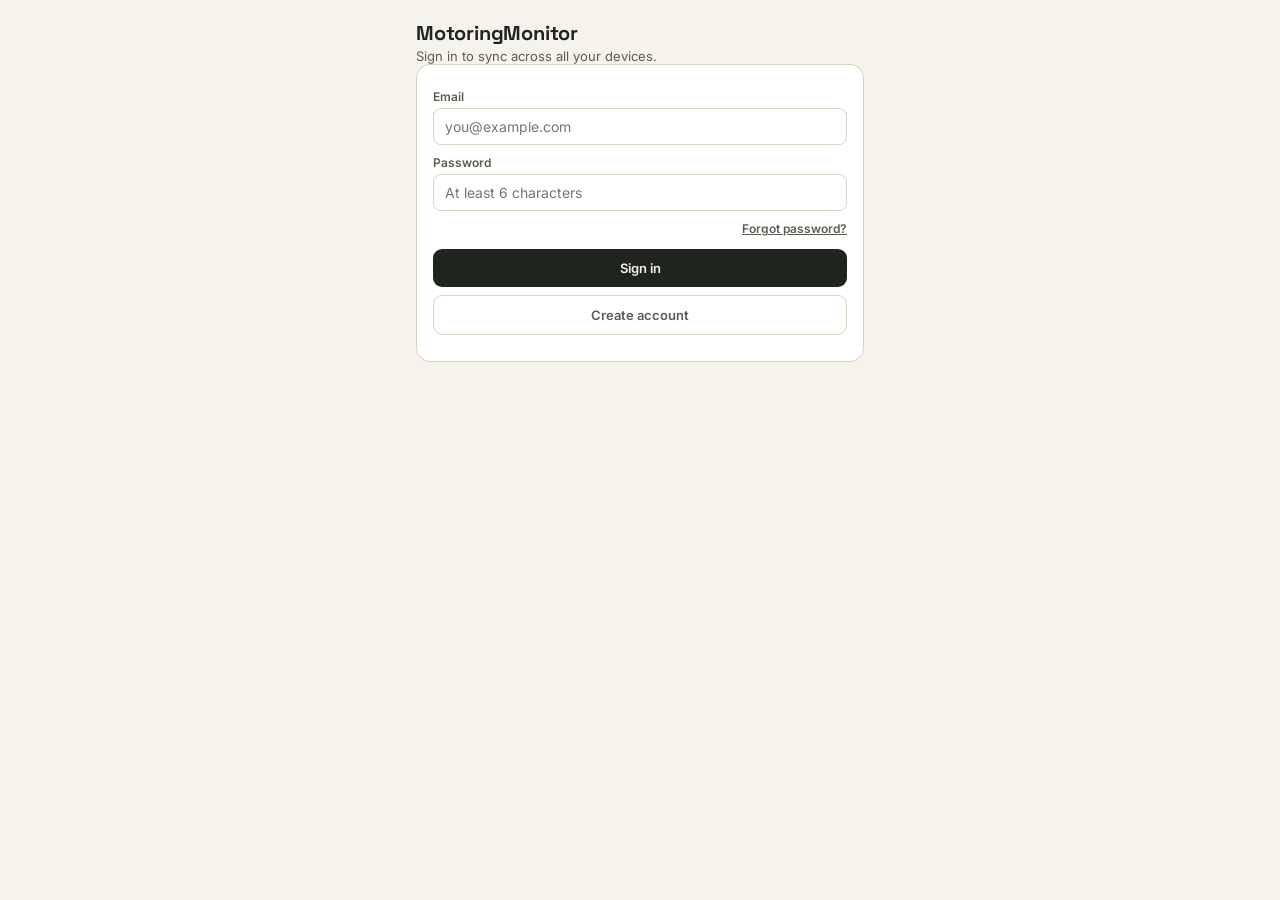
==== commit b44a07c3: "Move from Supabase to Neon (auth, data, file storage in database) Co-Authored-By: Claude Sonnet 5.5 " ====
--- a/index.html
+++ b/index.html
@@ -10,7 +10,8 @@
 <link rel="apple-touch-icon" href="icons/apple-touch-icon.png">
 <link rel="preconnect" href="https://fonts.googleapis.com">
 <link href="https://fonts.googleapis.com/css2?family=DM+Mono:wght@400;500&family=Space+Grotesk:wght@500;700&family=Inter:wght@400;500;600&display=swap" rel="stylesheet">
-<script src="https://cdn.jsdelivr.net/npm/@supabase/supabase-js@2"></script>
+<script src="neon.js"></script>
+<script src="neon-compat.js"></script>
 <style>
   :root{
     --paper:#F6F3EC; --paper-2:#EFEAE0; --ink:#20241F; --ink-soft:#5B5B54;
@@ -386,7 +387,7 @@
     </div>
     <div class="card">
       <p class="section-label">Terms &amp; conditions</p>
-      <p class="sub">For personal/household use. No PII beyond first names and optional contact details is collected. Data is stored in a private Supabase project accessible only to your household.</p>
+      <p class="sub">For personal/household use. No PII beyond first names and optional contact details is collected. Data is stored in a private Neon database accessible only to your household.</p>
     </div>
 
     <div class="card" style="border-color:var(--danger);">
@@ -401,8 +402,8 @@
 
 <script src="sync.js"></script>
 <script>
-const SUPABASE_URL = 'https://izqlirhiuzunwghwquog.supabase.co';
-const SUPABASE_ANON_KEY = 'sb_publishable_GYHc9BeohzdBKNkEsY_ckA_kg0gDYCU';
+
+
 
 const THEMES = ['#20241F','#A8451F','#1B5560','#3E6B3A','#7A3117','#5B5B54','#153F47','#8A5A1F','#6B3E5C','#2E4A6B'];
 const BACKGROUNDS = ['#F6F3EC','#FFFFFF','#F2F1ED','#EFF2F1','#F4EFEA','#EDF1F4','#F1EFF4','#F0F3EE','#F5EEEC','#EEF0F5'];
@@ -444,7 +445,7 @@
   const email = document.getElementById('auth-email').value;
   const password = document.getElementById('auth-password').value;
   const { error } = await DataLayer.signUp(email, password);
-  document.getElementById('auth-error').textContent = error ? error.message : 'Account created — check your email to confirm, then sign in above.';
+  document.getElementById('auth-error').textContent = error ? error.message : 'Account created — you can sign in now.';
 }
 async function handleForgotPassword(){
   const email = document.getElementById('auth-email').value;
@@ -1367,7 +1368,7 @@
   alert('Leave-household for secondary households — wire up household selection here once multi-household switching UI exists.');
 }
 
-DataLayer.init(SUPABASE_URL, SUPABASE_ANON_KEY);
+DataLayer.init();
 DataLayer.onAuthChange(function(user, event){
   if(event === 'PASSWORD_RECOVERY'){ showScreen('reset-password-screen'); return; }
   onAuthed(user);
